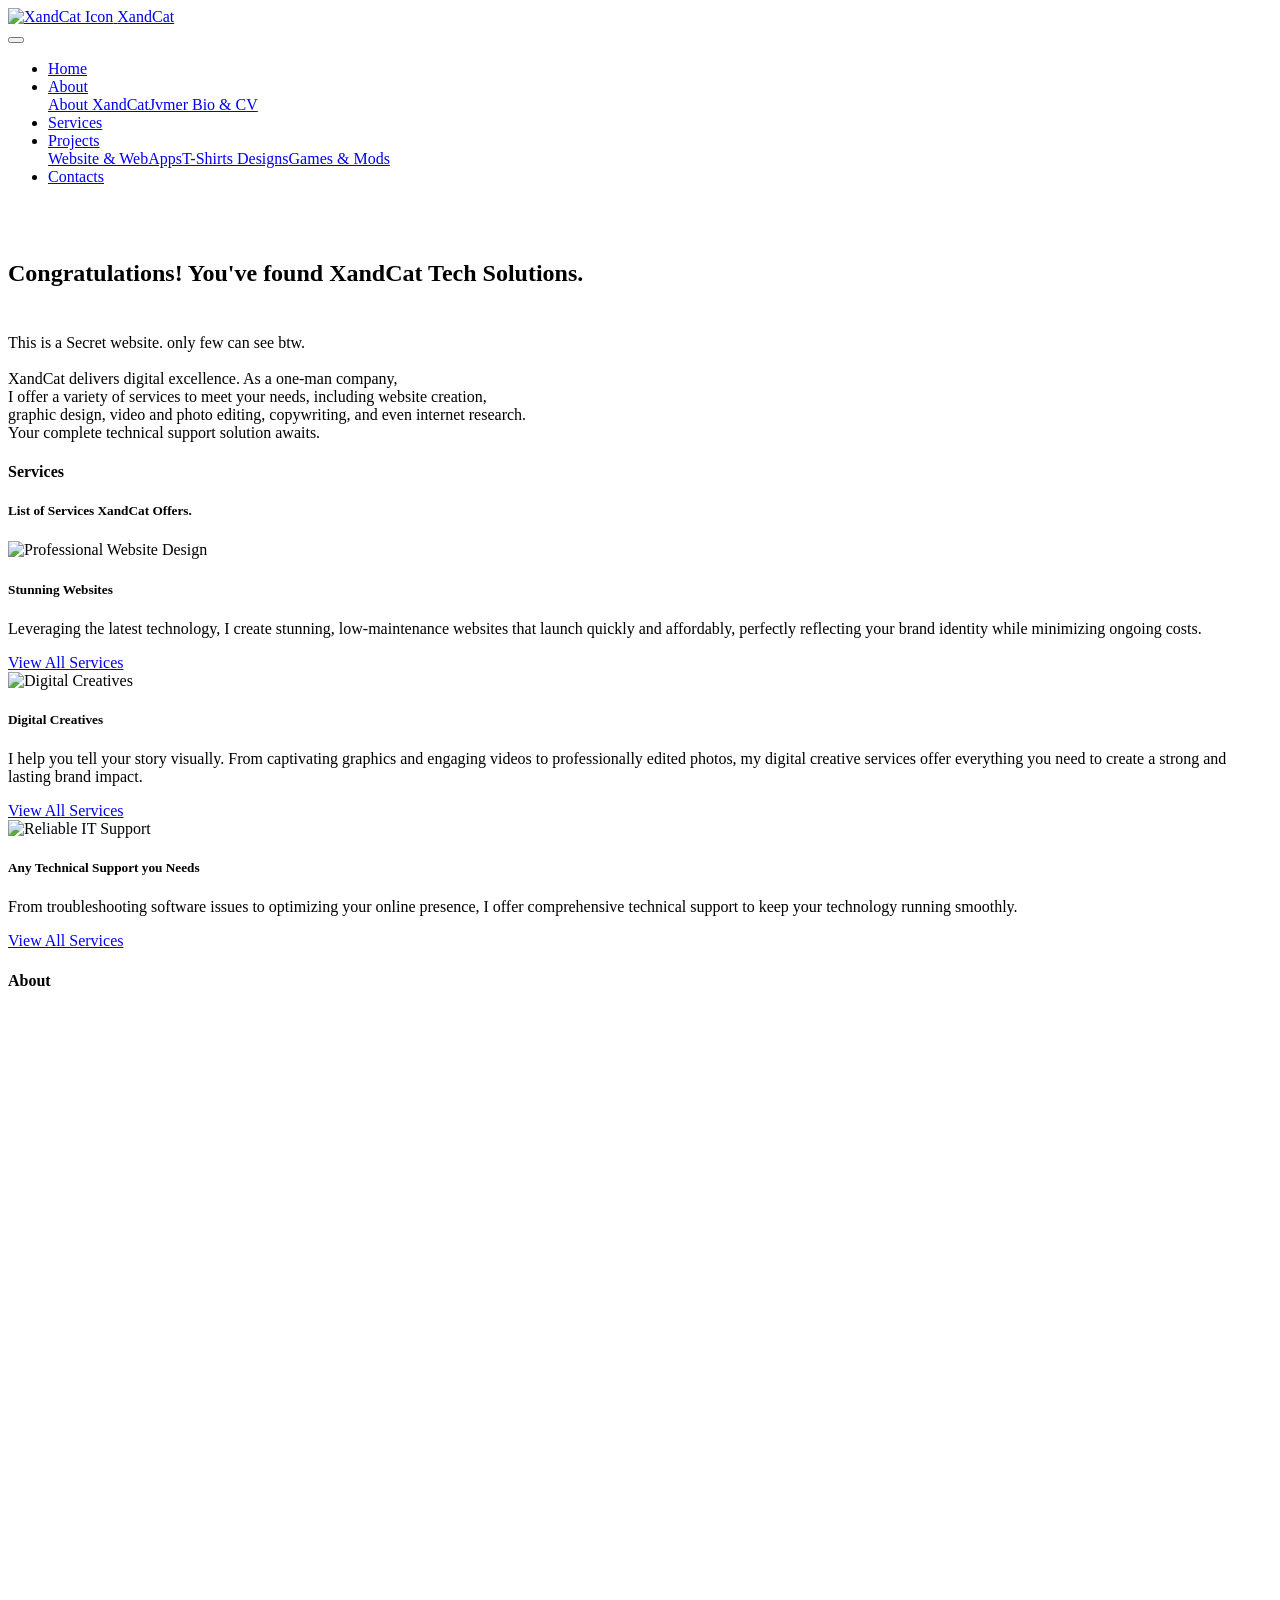
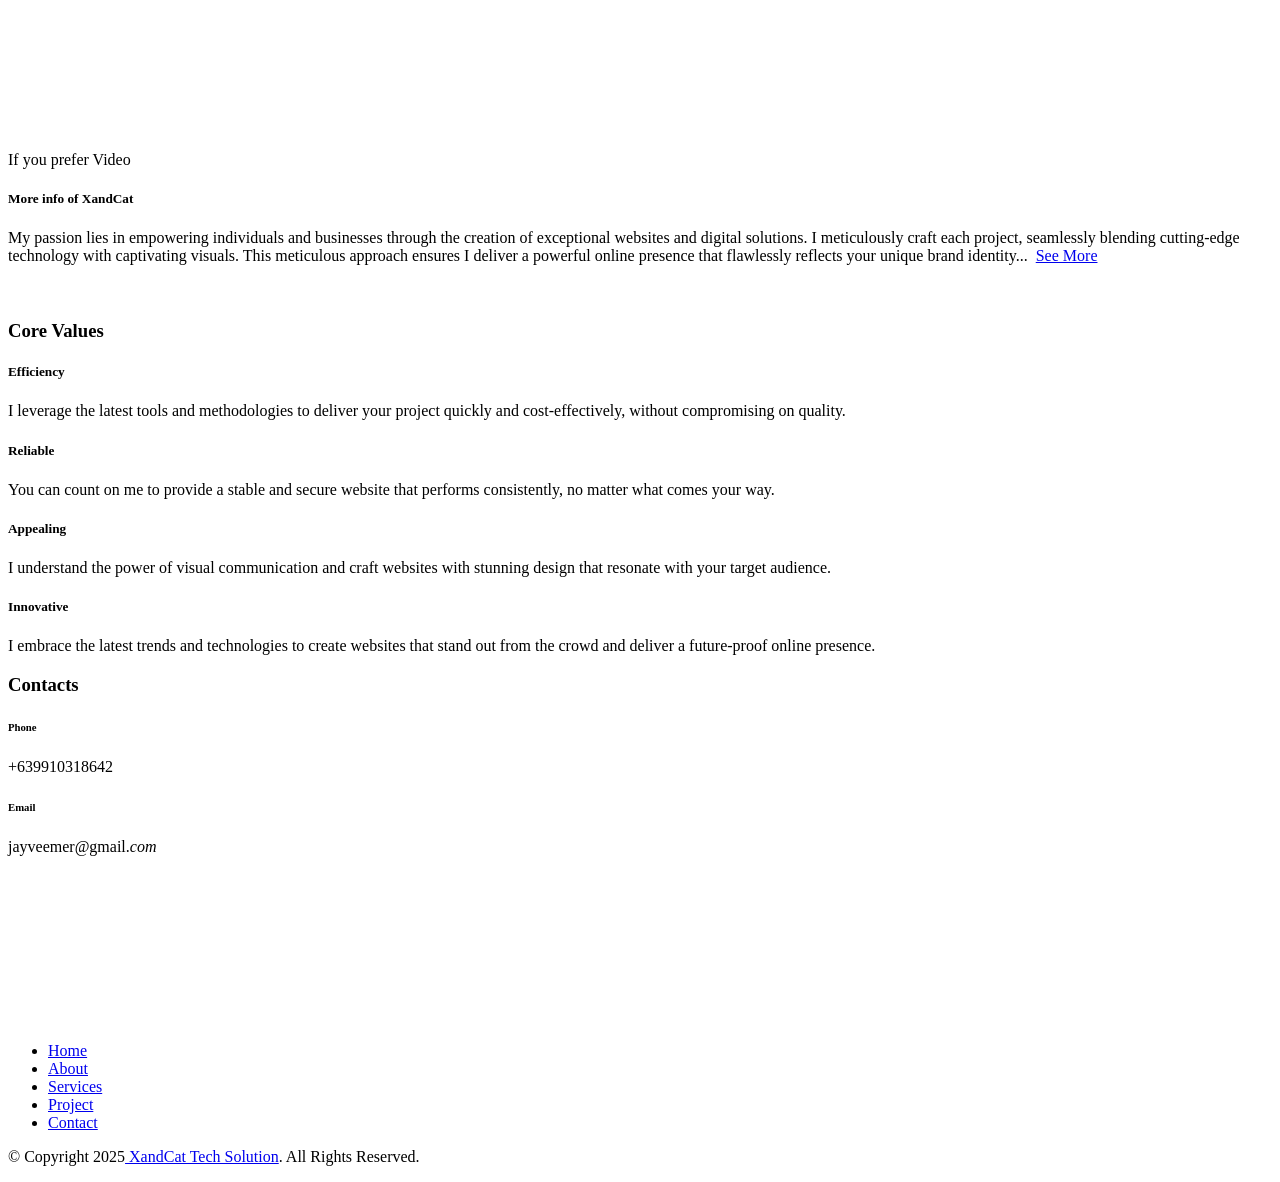
==== index.html @ 04e0596c "Create index.html" ====
<!DOCTYPE html>
<html  >
<head>
  <!-- Site made with Mobirise Website Builder v5.9.4, https://mobirise.com -->
  <meta charset="UTF-8">
  <meta http-equiv="X-UA-Compatible" content="IE=edge">
  <meta name="generator" content="Mobirise v5.9.4, mobirise.com">
  <meta name="viewport" content="width=device-width, initial-scale=1, minimum-scale=1">
  <link rel="shortcut icon" href="assets/images/xandcat-tech-logo-2-96x96.png" type="image/x-icon">
  <meta name="description" content="XandCat - Tech Solution, where we excel at elevating digital excellence.I offer a range of services to cater to your needs. Whether you're in need of a captivating website, a custom software solution like accounting management or payroll systems, or assistance in fixing software issues, we've got you covered.">
  
  
  <title>XandCat Tech Solutions</title>
  <link rel="stylesheet" href="assets/web/assets/mobirise-icons2/mobirise2.css">
  <link rel="stylesheet" href="assets/web/assets/mobirise-icons-bold/mobirise-icons-bold.css">
  <link rel="stylesheet" href="assets/bootstrap/css/bootstrap.min.css">
  <link rel="stylesheet" href="assets/bootstrap/css/bootstrap-grid.min.css">
  <link rel="stylesheet" href="assets/bootstrap/css/bootstrap-reboot.min.css">
  <link rel="stylesheet" href="assets/parallax/jarallax.css">
  <link rel="stylesheet" href="assets/animatecss/animate.css">
  <link rel="stylesheet" href="assets/dropdown/css/style.css">
  <link rel="stylesheet" href="assets/socicon/css/styles.css">
  <link rel="stylesheet" href="assets/theme/css/style.css">
  <link rel="preload" href="https://fonts.googleapis.com/css?family=Share+Tech:400&display=swap" as="style" onload="this.onload=null;this.rel='stylesheet'">
  <noscript><link rel="stylesheet" href="https://fonts.googleapis.com/css?family=Share+Tech:400&display=swap"></noscript>
  <link rel="preload" href="https://fonts.googleapis.com/css?family=Share+Tech+Mono:400&display=swap" as="style" onload="this.onload=null;this.rel='stylesheet'">
  <noscript><link rel="stylesheet" href="https://fonts.googleapis.com/css?family=Share+Tech+Mono:400&display=swap"></noscript>
  <link rel="preload" as="style" href="assets/mobirise/css/mbr-additional.css"><link rel="stylesheet" href="assets/mobirise/css/mbr-additional.css" type="text/css">

  
  
  
</head>
<body>

<!-- Analytics -->
    <meta charset="UTF-8">
    <meta name="viewport" content="width=device-width, initial-scale=1.0">
    <meta name="description" content="XandCat: Elevating Your Digital Presence. Discover our comprehensive services, including website development, software engineering, graphic design, video editing, and technical solutions. Our unique approach blends expertise, passion, and client-centricity to deliver outstanding results that surpass expectations.">
    <meta name="keywords" content="XandCat, website development, software engineering, graphic design, video editing, computer repairs, laptop repairs, technical solutions, client-centric, exceptional results, digital presence">
    <meta name="author" content="Jayvee Mer Dela Cruz">
<!-- /Analytics -->


  
  <section data-bs-version="5.1" class="menu menu1 cid-tFQuETUk9Q" once="menu" id="menu1-0">
    

    <nav class="navbar navbar-dropdown navbar-expand-lg">
        <div class="container">
            <div class="navbar-brand">
                <span class="navbar-logo">
                    <a href="https://xandcat-tech-solutions.on.drv.tw">
                        <img src="assets/images/xandcat-tech-logo-2-96x96.webp" alt="XandCat Icon" style="height: 3rem;">
                    </a>
                </span>
                <span class="navbar-caption-wrap"><a class="navbar-caption text-primary display-5" href="https://xandcat-tech-solutions.on.drv.tw">XandCat</a></span>
            </div>
            <button class="navbar-toggler" type="button" data-toggle="collapse" data-bs-toggle="collapse" data-target="#navbarSupportedContent" data-bs-target="#navbarSupportedContent" aria-controls="navbarNavAltMarkup" aria-expanded="false" aria-label="Toggle navigation">
                <div class="hamburger">
                    <span></span>
                    <span></span>
                    <span></span>
                    <span></span>
                </div>
            </button>
            <div class="collapse navbar-collapse" id="navbarSupportedContent">
                <ul class="navbar-nav nav-dropdown nav-right" data-app-modern-menu="true"><li class="nav-item"><a class="nav-link link text-info display-4" href="index.html"><span class="mobi-mbri mobi-mbri-home mbr-iconfont mbr-iconfont-btn"></span>Home</a></li><li class="nav-item dropdown"><a class="nav-link link dropdown-toggle text-info show display-4" href="About.html" data-toggle="dropdown-submenu" data-bs-toggle="dropdown" data-bs-auto-close="outside" aria-expanded="false">
                            About</a><div class="dropdown-menu show" aria-labelledby="dropdown-329" data-bs-popper="none"><a class="dropdown-item text-info text-primary display-4" href="About.html"><span class="mobi-mbri mobi-mbri-briefcase mbr-iconfont mbr-iconfont-btn"></span>About XandCat</a><a class="dropdown-item text-info text-primary display-4" href="Bio.html" target="_blank"><span class="mobi-mbri mobi-mbri-user mbr-iconfont mbr-iconfont-btn"></span>Jvmer Bio &amp; CV</a></div></li>
                    <li class="nav-item"><a class="nav-link link text-info display-4" href="Services.html"><span class="mobi-mbri mobi-mbri-features mbr-iconfont mbr-iconfont-btn"></span>
                            Services</a></li><li class="nav-item dropdown"><a class="nav-link link text-info dropdown-toggle display-4" href="Projects.html" aria-expanded="false" data-toggle="dropdown-submenu" data-bs-toggle="dropdown" data-bs-auto-close="outside"><span class="mobi-mbri mobi-mbri-opened-folder mbr-iconfont mbr-iconfont-btn"></span>Projects</a><div class="dropdown-menu" aria-labelledby="dropdown-226"><a class="show text-info dropdown-item display-4" href="Projects.html"><span class="mobi-mbri mobi-mbri-code mbr-iconfont mbr-iconfont-btn"></span>Website &amp; WebApps</a><a class="show text-info dropdown-item text-primary display-4" href="Tshirt Design.html" target="_blank"><span class="mobi-mbri mobi-mbri-change-style mbr-iconfont mbr-iconfont-btn"></span>T-Shirts Designs</a><a class="show text-info dropdown-item text-primary display-4" href="https://xandcattech.itch.io/" target="_blank"><span class="socicon socicon-itchio mbr-iconfont mbr-iconfont-btn"></span>Games &amp; Mods</a></div></li>
                    <li class="nav-item"><a class="nav-link link text-info display-4" href="Contact.html"><span class="mbrib-letter mbr-iconfont mbr-iconfont-btn"></span>Contacts</a>
                    </li></ul>
                
                
            </div>
        </div>
    </nav>
</section>

<section data-bs-version="5.1" class="header13 cid-tFQvmE6tG6 mbr-fullscreen" data-bg-video="https://youtu.be/wLJpl3-CLfI" id="header13-4">

    

    <div class="mbr-fallback-image disabled"></div>
    <div class="mbr-overlay" style="opacity: 0.5; background-color: rgb(0, 0, 0);"></div>

    <div class="align-center container-fluid">
        <div class="row justify-content-center">
            <div class="col-12 col-lg-9">
                <h1 class="mbr-section-title mbr-fonts-style mb-3 display-1"><strong><br></strong><br><strong>Congratulations! You've found XandCat Tech Solutions.</strong><br><strong><br></strong></h1>
                
                <p class="mbr-text mbr-fonts-style mb-3 display-7">This is a Secret website. only few can see btw.<br><br>XandCat delivers digital excellence. As a one-man company, <br>I offer a variety of services to meet your needs, including website creation, <br>graphic design, video and photo editing, copywriting, and even internet research. <br>Your complete technical support solution awaits.<br></p>
                
                <div class="social-row display-7 mt-5">
                    <div class="soc-item">
                        <a href="https://www.facebook.com/jvmdc.lpc" target="_blank">
                            <span class="mbr-iconfont socicon-facebook socicon"></span>
                        </a>
                    </div>
                    <div class="soc-item">
                        <a href="https://www.linkedin.com/in/jayveemer/" target="_blank">
                            <span class="mbr-iconfont socicon-linkedin socicon"></span>
                        </a>
                    </div>
                    <div class="soc-item">
                        <a href="https://xandcattech.itch.io/" target="_blank">
                            <span class="mbr-iconfont socicon-itchio socicon"></span>
                        </a>
                    </div>
                    
                    
                </div>
            </div>
        </div>
    </div>
</section>

<section data-bs-version="5.1" class="features3 cid-tFQuXtqfD3" id="features3-2">
    
    
    <div class="container">
        <div class="mbr-section-head">
            <h4 class="mbr-section-title mbr-fonts-style align-center mb-0 display-5">
                <strong>Services</strong></h4>
            <h5 class="mbr-section-subtitle mbr-fonts-style align-center mb-0 mt-2 display-7">List of Services XandCat Offers.</h5>
        </div>
        <div class="row mt-4">
            <div class="item features-image сol-12 col-md-6 col-lg-4 active">
                <div class="item-wrapper">
                    <div class="item-img">
                        <img src="assets/images/programming-background-with-person-working-with-codes-computer.webp" alt="Professional Website Design" data-slide-to="0" data-bs-slide-to="0">
                    </div>
                    <div class="item-content">
                        <h5 class="item-title mbr-fonts-style display-7"><strong>Stunning Websites</strong></h5>
                        
                        <p class="mbr-text mbr-fonts-style mt-3 display-7">Leveraging the latest technology, I create stunning, low-maintenance websites that launch quickly and affordably, perfectly reflecting your brand identity while minimizing ongoing costs.</p>
                    </div>
                    <div class="mbr-section-btn item-footer mt-2"><a href="https://xandcat-tech-solutions.on.drv.tw" class="btn item-btn btn-primary display-7">View All Services</a></div>
                </div>
            </div><div class="item features-image сol-12 col-md-6 col-lg-4 active">
                <div class="item-wrapper">
                    <div class="item-img">
                        <img src="assets/images/mbr-2-696x464.webp" alt="Digital Creatives" data-slide-to="1" data-bs-slide-to="1">
                    </div>
                    <div class="item-content">
                        <h5 class="item-title mbr-fonts-style display-7"><strong>Digital Creatives</strong></h5>
                        
                        <p class="mbr-text mbr-fonts-style mt-3 display-7">I help you tell your story visually. From captivating graphics and engaging videos to professionally edited photos, my digital creative services offer everything you need to create a strong and lasting brand impact.</p>
                    </div>
                    <div class="mbr-section-btn item-footer mt-2"><a href="https://xandcat-tech-solutions.on.drv.tw" class="btn item-btn btn-primary display-7">View All Services</a></div>
                </div>
            </div>
            
            <div class="item features-image сol-12 col-md-6 col-lg-4">
                <div class="item-wrapper">
                    <div class="item-img">
                        <img src="assets/images/rear-view-programmer-working-all-night-long-696x465.webp" alt="Reliable IT Support" data-slide-to="2" data-bs-slide-to="2">
                    </div>
                    <div class="item-content">
                        <h5 class="item-title mbr-fonts-style display-7"><strong>Any Technical Support you Needs</strong></h5>
                        
                        <p class="mbr-text mbr-fonts-style mt-3 display-7">From troubleshooting software issues to optimizing your online presence, I offer comprehensive technical support to keep your technology running smoothly.<br></p>
                    </div>
                    <div class="mbr-section-btn item-footer mt-2"><a href="https://xandcat-tech-solutions.on.drv.tw" class="btn btn-primary item-btn display-7" target="_blank">View All Services</a></div>
                </div>
            </div>
        </div>
    </div>
</section>

<section data-bs-version="5.1" class="video4 cid-tFQvGMzpM2" id="video4-5">
    
    
    
    <div class="container">
        <div class="title-wrapper mb-5">
            <h4 class="mbr-section-title mbr-fonts-style mb-0 display-2">
                <strong>About&nbsp;</strong></h4>
        </div>
        <div class="row align-items-center">
            <div class="col-12 col-lg-6 video-block">
                <div class="video-wrapper"><iframe class="mbr-embedded-video" src="https://www.youtube.com/embed/cIroGNQTj80?rel=0&amp;amp;&amp;showinfo=0&amp;autoplay=0&amp;loop=1&amp;playlist=cIroGNQTj80" width="1280" height="720" frameborder="0" allowfullscreen></iframe></div>
                <p class="mbr-description pt-2 mbr-fonts-style display-4">If you prefer Video</p>
            </div>
            <div class="col-12 col-lg">
                <div class="text-wrapper">
                    <h5 class="mbr-section-subtitle mbr-fonts-style mb-3 display-5">More info of XandCat</h5>
                    <p class="mbr-text mbr-fonts-style display-7">My passion lies in empowering individuals and businesses through the creation of exceptional websites and digital solutions. I meticulously craft each project, seamlessly blending cutting-edge technology with captivating visuals. This meticulous approach ensures I deliver a powerful online presence that flawlessly reflects your unique brand identity...&nbsp;&nbsp;<a href="page1.html" class="text-primary">See More</a><br><br><br></p>
                </div>
            </div>
        </div>
    </div>
</section>

<section data-bs-version="5.1" class="features25 cid-tNPpFpSbzs" id="features1-1x">
    

    
    
    <div class="container">
        <div class="row mb-5">
            <div class="col-12">
                <h3 class="mbr-section-title mbr-fonts-style align-center mb-2 display-2"><strong>Core Values</strong></h3>
                
            </div>
        </div>
        <div class="row">
            <div class="item features-without-image mb-5 col-12 col-md-3 active">
                <div class="item-wrapper align-center">
                    <div class="iconfont-wrapper">
                        <span class="mbr-iconfont mobi-mbri-idea mobi-mbri"></span>
                    </div>
                    <h5 class="card-title mbr-fonts-style display-7"><strong>Efficiency</strong></h5>
                    <p class="card-text mbr-fonts-style mb-0 display-7">I leverage the latest tools and methodologies to deliver your project quickly and cost-effectively, without compromising on quality.</p>
                </div>
            </div>
            
            <div class="item features-without-image mb-5 col-12 col-md-3">
                <div class="item-wrapper align-center">
                    <div class="card-box">
                        <div class="iconfont-wrapper">
                            <span class="mbr-iconfont mobi-mbri-like mobi-mbri"></span>
                        </div>
                        <h5 class="card-title mbr-fonts-style display-7"><strong>Reliable</strong></h5>
                        <p class="card-text mbr-fonts-style mb-0 display-7">You can count on me to provide a stable and secure website that performs consistently, no matter what comes your way.</p>
                    </div>
                </div>
            </div><div class="item features-without-image mb-5 col-12 col-md-3">
                <div class="item-wrapper align-center">
                    <div class="iconfont-wrapper">
                        <span class="mbr-iconfont mobi-mbri-change-style mobi-mbri"></span>
                    </div>
                    <h5 class="card-title mbr-fonts-style display-7"><strong>Appealing</strong></h5>
                    <p class="card-text mbr-fonts-style mb-0 display-7">I understand the power of visual communication and craft websites with stunning design that resonate with your target audience.</p>
                </div>
            </div><div class="item features-without-image mb-5 col-12 col-md-3">
                <div class="item-wrapper align-center">
                    <div class="iconfont-wrapper">
                        <span class="mbr-iconfont mobi-mbri-rocket mobi-mbri"></span>
                    </div>
                    <h5 class="card-title mbr-fonts-style display-7"><strong>Innovative</strong></h5>
                    <p class="card-text mbr-fonts-style mb-0 display-7">I embrace the latest trends and technologies to create websites that stand out from the crowd and deliver a future-proof online presence.</p>
                </div>
            </div>
        </div>
    </div>
</section>

<section data-bs-version="5.1" class="contacts3 map1 cid-tFQwBxbIK0" id="contacts3-7">

    

    
    <div class="mbr-overlay" style="opacity: 0.9; background-color: rgb(0, 0, 0);"></div>
    <div class="container-fluid">
        <div class="mbr-section-head">
            <h3 class="mbr-section-title mbr-fonts-style align-center mb-0 display-2">
                <strong>Contacts</strong>
            </h3>
            
        </div>
        <div class="row justify-content-center mt-4">
            <div class="card col-12 col-md-6">
                <div class="card-wrapper">
                    <div class="image-wrapper">
                        <span class="mbr-iconfont mobi-mbri-globe mobi-mbri"></span>
                    </div>
                    <div class="text-wrapper">
                        <h6 class="card-title mbr-fonts-style mb-1 display-5">
                            <strong>Phone</strong>
                        </h6>
                        <p class="mbr-text mbr-fonts-style display-7">+639910318642</p>
                    </div>
                </div>
                <div class="card-wrapper">
                    <div class="image-wrapper">
                        <span class="mbr-iconfont mobi-mbri-globe mobi-mbri"></span>
                    </div>
                    <div class="text-wrapper">
                        <h6 class="card-title mbr-fonts-style mb-1 display-5">
                            <strong>Email</strong>
                        </h6>
                        <p class="mbr-text mbr-fonts-style display-7">jayveemer@gmail.<em>com</em></p>
                    </div>
                </div>
            </div>
            <div class="map-wrapper col-12 col-md-6">
                <div class="google-map"><iframe frameborder="0" style="border:0" src="https://www.google.com/maps/embed?pb=!1m18!1m12!1m3!1d3868.3078149273156!2d120.87995267403676!3d14.176740787315506!2m3!1f0!2f0!3f0!3m2!1i1024!2i768!4f13.1!3m3!1m2!1s0x33bd83fc8e7edff5%3A0xea346568ed9c7eda!2sXandCat%20-%20Tech%20Solution!5e0!3m2!1sen!2sph!4v1692870436682!5m2!1sen!2sph" allowfullscreen=""></iframe></div>
            </div>
        </div>
    </div>
</section>

<section data-bs-version="5.1" class="footer3 cid-tFQvTwcrfL mbr-reveal" once="footers" id="footer3-6">

    

    

    <div class="container">
        <div class="media-container-row align-center mbr-white">
            <div class="row row-links">
                <ul class="foot-menu">
                    
                    
                    
                    
                    
                <li class="foot-menu-item mbr-fonts-style display-7"><a href="index.html" class="text-primary">Home</a></li><li class="foot-menu-item mbr-fonts-style display-7">
                        <a class="text-primary" href="page1.html" target="_blank">About</a></li><li class="foot-menu-item mbr-fonts-style display-7"><a href="Services.html" class="text-primary">Services</a></li><li class="foot-menu-item mbr-fonts-style display-7"><a href="Projects.html" class="text-primary">Project</a></li><li class="foot-menu-item mbr-fonts-style display-7"><a href="Contact.html" class="text-primary">Contact</a></li></ul>
            </div>
            <div class="row social-row">
                <div class="social-list align-right pb-2">
                    
                    
                    
                    
                    
                    
                <div class="soc-item">
                        <a href="https://www.facebook.com/jvmdc.lpc" target="_blank">
                            <span class="mbr-iconfont mbr-iconfont-social socicon-facebook socicon"></span>
                        </a>
                    </div><div class="soc-item">
                        <a href="mailto:jayveemer@gmail.com">
                            <span class="mbr-iconfont mbr-iconfont-social socicon-mail socicon"></span>
                        </a>
                    </div><div class="soc-item">
                        <a href="https://xandcattech.itch.io/" target="_blank">
                            <span class="mbr-iconfont mbr-iconfont-social socicon-itchio socicon"></span>
                        </a>
                    </div><div class="soc-item">
                        <a href="http://www.linkedin.com/in/jayveemer/" target="_blank">
                            <span class="mbr-iconfont mbr-iconfont-social socicon-linkedin socicon"></span>
                        </a>
                    </div></div>
            </div>
            <div class="row row-copirayt">
                <p class="mbr-text mb-0 mbr-fonts-style mbr-white align-center display-7">
                    © Copyright 2025<a href="index.html" class="text-primary">&nbsp;XandCat Tech Solution</a>. All Rights Reserved.
                </p>
            </div>
        </div>
    </div>
</section><script src="assets/bootstrap/js/bootstrap.bundle.min.js"></script>  <script src="assets/parallax/jarallax.js"></script>  <script src="assets/web/assets/cookies-alert-plugin/cookies-alert-core.js"></script>  <script src="assets/web/assets/cookies-alert-plugin/cookies-alert-script.js"></script>  <script src="assets/smoothscroll/smooth-scroll.js"></script>  <script src="assets/ytplayer/index.js"></script>  <script src="assets/dropdown/js/navbar-dropdown.js"></script>  <script src="assets/vimeoplayer/player.js"></script>  <script src="assets/playervimeo/vimeo_player.js"></script>  <script src="assets/theme/js/script.js"></script>  
  
  
<input name="cookieData" type="hidden" data-cookie-cookiesAlertType='false' data-cookie-customDialogSelector='null' data-cookie-colorText='#424a4d' data-cookie-colorBg='rgb(255, 255, 255)' data-cookie-opacityOverlay='0' data-cookie-bgOpacity='100' data-cookie-textButton='GOT IT' data-cookie-rejectText='REJECT' data-cookie-colorButton='#0afb01' data-cookie-rejectColor='#ffffff' data-cookie-colorLink='#424a4d' data-cookie-underlineLink='true' data-cookie-text="We use cookies to give you the best experience. Read our <a href='privacy.html'>cookie policy</a>.">
    <input name="animation" type="hidden">
  </body>
</html>
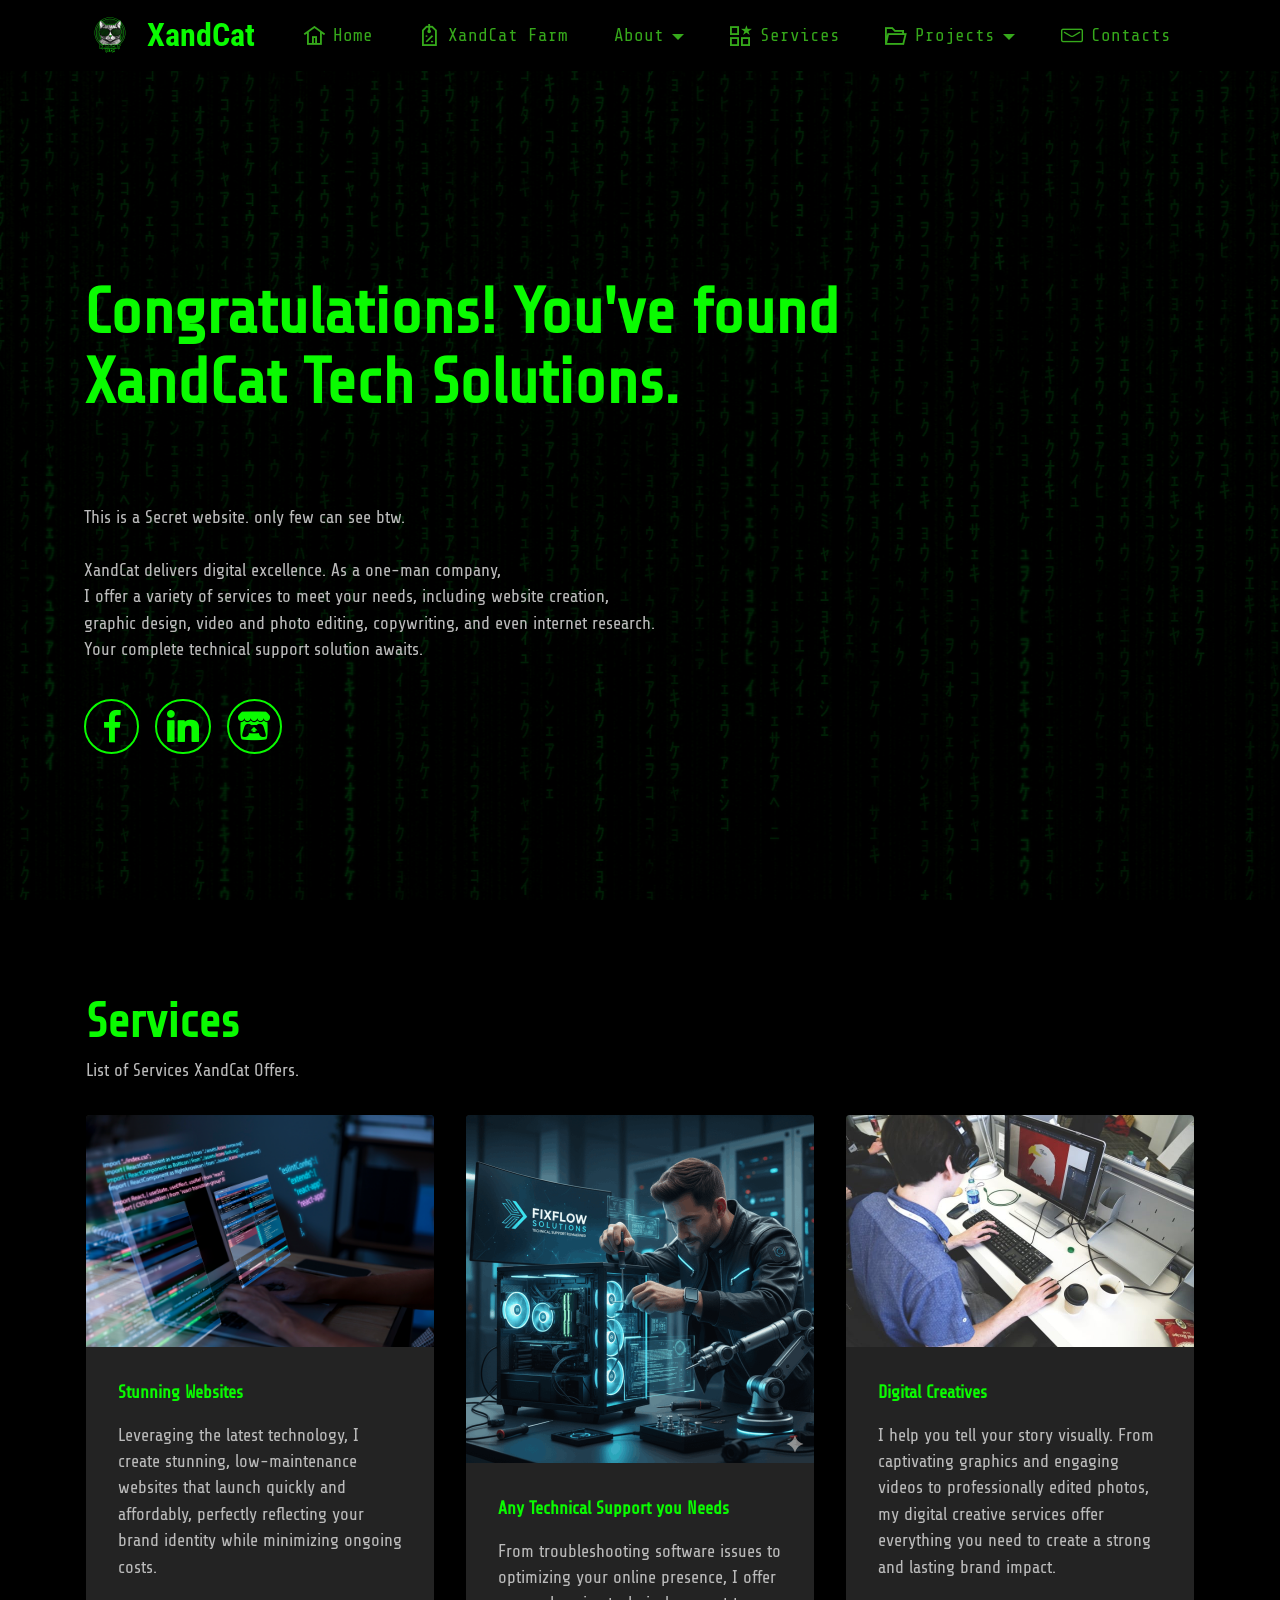
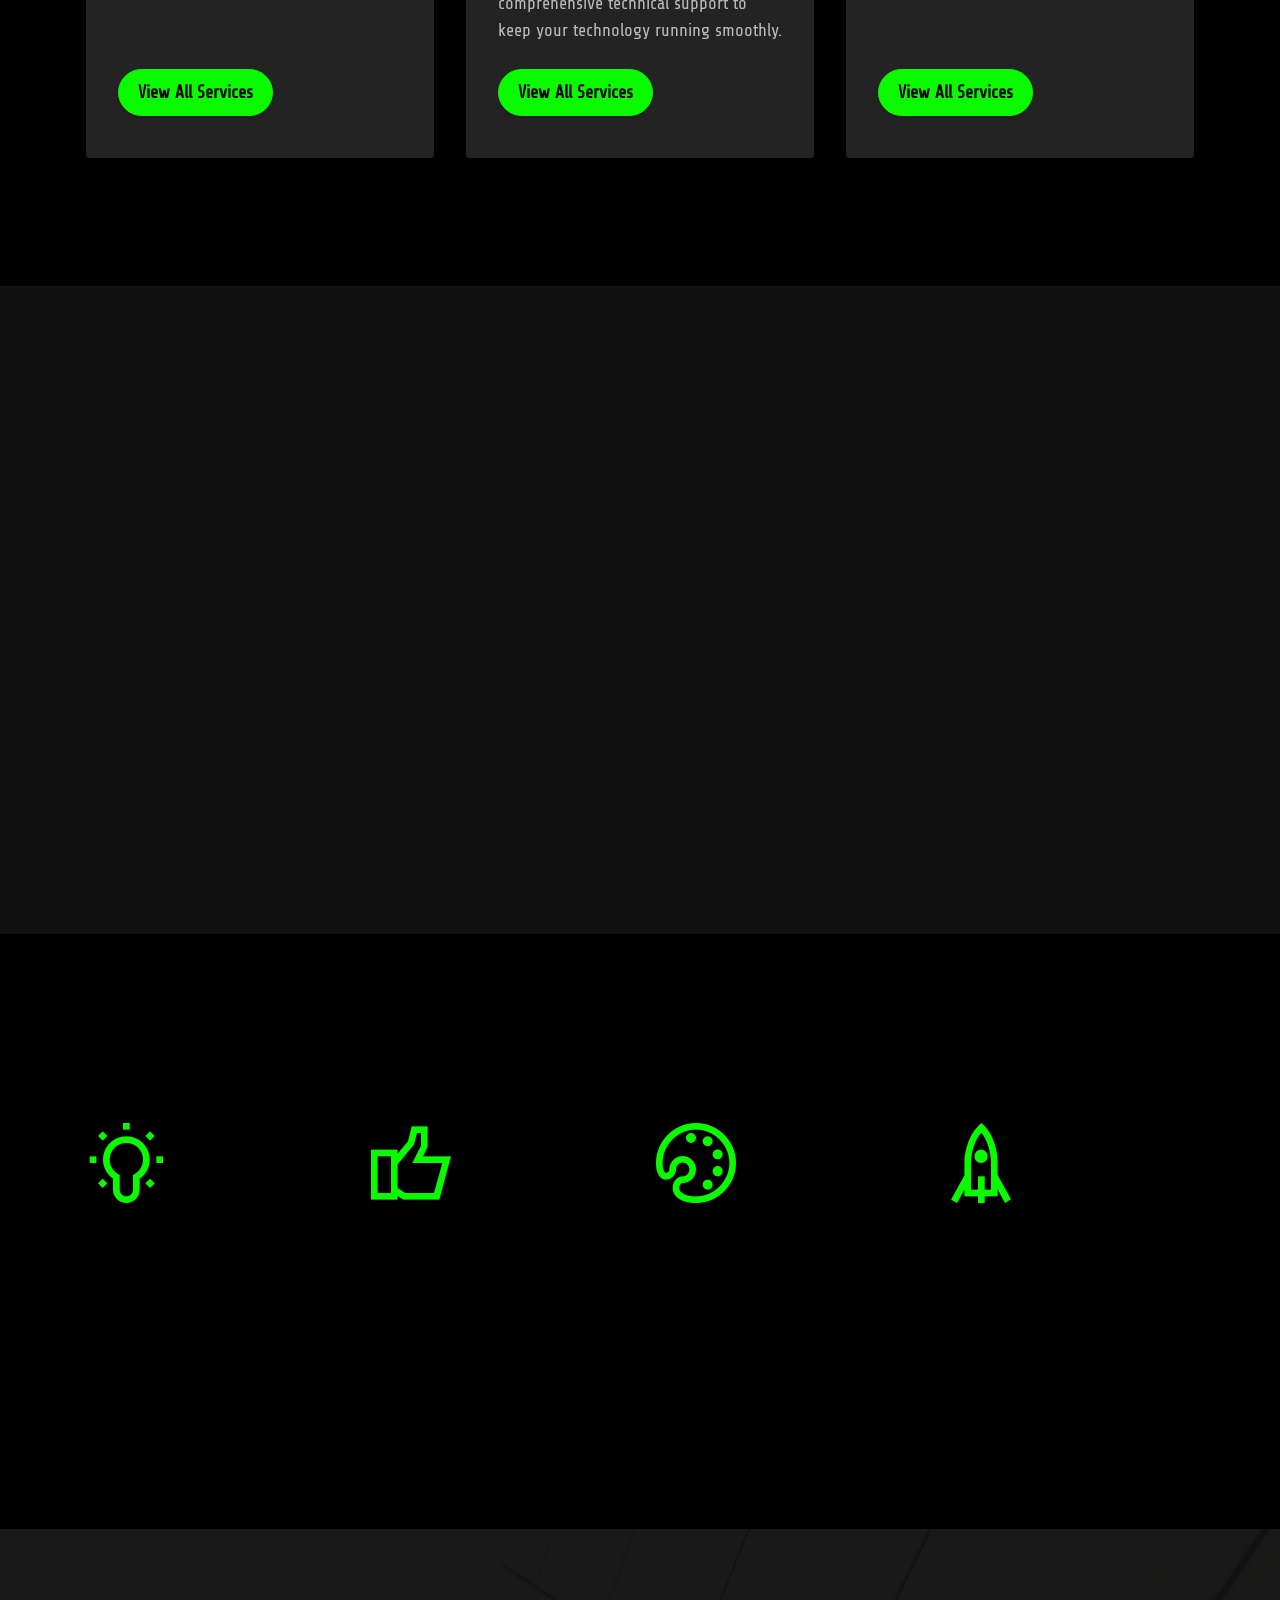
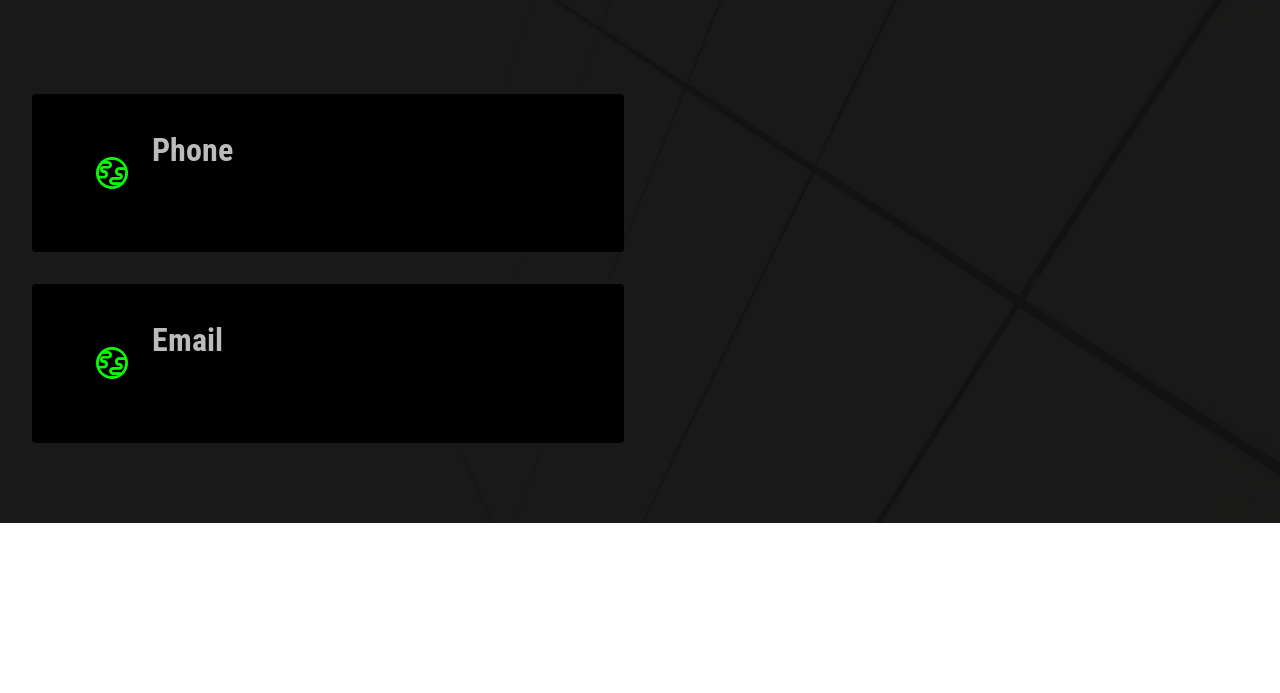
==== commit f20863d1: "Add files via upload" ====
--- a/index.html
+++ b/index.html
@@ -1,10 +1,10 @@
 <!DOCTYPE html>
 <html  >
 <head>
-  <!-- Site made with Mobirise Website Builder v5.9.4, https://mobirise.com -->
+  <!-- Site made with Mobirise Website Builder v6.1.12, https://mobirise.com -->
   <meta charset="UTF-8">
   <meta http-equiv="X-UA-Compatible" content="IE=edge">
-  <meta name="generator" content="Mobirise v5.9.4, mobirise.com">
+  <meta name="generator" content="Mobirise v6.1.12, mobirise.com">
   <meta name="viewport" content="width=device-width, initial-scale=1, minimum-scale=1">
   <link rel="shortcut icon" href="assets/images/xandcat-tech-logo-2-96x96.png" type="image/x-icon">
   <meta name="description" content="XandCat - Tech Solution, where we excel at elevating digital excellence.I offer a range of services to cater to your needs. Whether you're in need of a captivating website, a custom software solution like accounting management or payroll systems, or assistance in fixing software issues, we've got you covered.">
@@ -14,8 +14,6 @@
   <link rel="stylesheet" href="assets/web/assets/mobirise-icons2/mobirise2.css">
   <link rel="stylesheet" href="assets/web/assets/mobirise-icons-bold/mobirise-icons-bold.css">
   <link rel="stylesheet" href="assets/bootstrap/css/bootstrap.min.css">
-  <link rel="stylesheet" href="assets/bootstrap/css/bootstrap-grid.min.css">
-  <link rel="stylesheet" href="assets/bootstrap/css/bootstrap-reboot.min.css">
   <link rel="stylesheet" href="assets/parallax/jarallax.css">
   <link rel="stylesheet" href="assets/animatecss/animate.css">
   <link rel="stylesheet" href="assets/dropdown/css/style.css">
@@ -23,9 +21,11 @@
   <link rel="stylesheet" href="assets/theme/css/style.css">
   <link rel="preload" href="https://fonts.googleapis.com/css?family=Share+Tech:400&display=swap" as="style" onload="this.onload=null;this.rel='stylesheet'">
   <noscript><link rel="stylesheet" href="https://fonts.googleapis.com/css?family=Share+Tech:400&display=swap"></noscript>
+  <link rel="preload" href="https://fonts.googleapis.com/css?family=Roboto+Condensed:100,200,300,400,500,600,700,800,900,100i,200i,300i,400i,500i,600i,700i,800i,900i&display=swap" as="style" onload="this.onload=null;this.rel='stylesheet'">
+  <noscript><link rel="stylesheet" href="https://fonts.googleapis.com/css?family=Roboto+Condensed:100,200,300,400,500,600,700,800,900,100i,200i,300i,400i,500i,600i,700i,800i,900i&display=swap"></noscript>
   <link rel="preload" href="https://fonts.googleapis.com/css?family=Share+Tech+Mono:400&display=swap" as="style" onload="this.onload=null;this.rel='stylesheet'">
   <noscript><link rel="stylesheet" href="https://fonts.googleapis.com/css?family=Share+Tech+Mono:400&display=swap"></noscript>
-  <link rel="preload" as="style" href="assets/mobirise/css/mbr-additional.css"><link rel="stylesheet" href="assets/mobirise/css/mbr-additional.css" type="text/css">
+  <link rel="preload" as="style" href="assets/mobirise/css/mbr-additional.css?v=xPnLcN"><link rel="stylesheet" href="assets/mobirise/css/mbr-additional.css?v=xPnLcN" type="text/css">
 
   
   
@@ -65,7 +65,7 @@
                 </div>
             </button>
             <div class="collapse navbar-collapse" id="navbarSupportedContent">
-                <ul class="navbar-nav nav-dropdown nav-right" data-app-modern-menu="true"><li class="nav-item"><a class="nav-link link text-info display-4" href="index.html"><span class="mobi-mbri mobi-mbri-home mbr-iconfont mbr-iconfont-btn"></span>Home</a></li><li class="nav-item dropdown"><a class="nav-link link dropdown-toggle text-info show display-4" href="About.html" data-toggle="dropdown-submenu" data-bs-toggle="dropdown" data-bs-auto-close="outside" aria-expanded="false">
+                <ul class="navbar-nav nav-dropdown nav-right" data-app-modern-menu="true"><li class="nav-item"><a class="nav-link link text-info display-4" href="index.html"><span class="mobi-mbri mobi-mbri-home mbr-iconfont mbr-iconfont-btn"></span>Home</a></li><li class="nav-item"><a class="nav-link link text-info text-primary display-4" href="page7.html"><span class="mobi-mbri mobi-mbri-sale mbr-iconfont mbr-iconfont-btn"></span>XandCat Farm</a></li><li class="nav-item dropdown"><a class="nav-link link dropdown-toggle text-info show display-4" href="About.html" data-toggle="dropdown-submenu" data-bs-toggle="dropdown" data-bs-auto-close="outside" aria-expanded="false">
                             About</a><div class="dropdown-menu show" aria-labelledby="dropdown-329" data-bs-popper="none"><a class="dropdown-item text-info text-primary display-4" href="About.html"><span class="mobi-mbri mobi-mbri-briefcase mbr-iconfont mbr-iconfont-btn"></span>About XandCat</a><a class="dropdown-item text-info text-primary display-4" href="Bio.html" target="_blank"><span class="mobi-mbri mobi-mbri-user mbr-iconfont mbr-iconfont-btn"></span>Jvmer Bio &amp; CV</a></div></li>
                     <li class="nav-item"><a class="nav-link link text-info display-4" href="Services.html"><span class="mobi-mbri mobi-mbri-features mbr-iconfont mbr-iconfont-btn"></span>
                             Services</a></li><li class="nav-item dropdown"><a class="nav-link link text-info dropdown-toggle display-4" href="Projects.html" aria-expanded="false" data-toggle="dropdown-submenu" data-bs-toggle="dropdown" data-bs-auto-close="outside"><span class="mobi-mbri mobi-mbri-opened-folder mbr-iconfont mbr-iconfont-btn"></span>Projects</a><div class="dropdown-menu" aria-labelledby="dropdown-226"><a class="show text-info dropdown-item display-4" href="Projects.html"><span class="mobi-mbri mobi-mbri-code mbr-iconfont mbr-iconfont-btn"></span>Website &amp; WebApps</a><a class="show text-info dropdown-item text-primary display-4" href="Tshirt Design.html" target="_blank"><span class="mobi-mbri mobi-mbri-change-style mbr-iconfont mbr-iconfont-btn"></span>T-Shirts Designs</a><a class="show text-info dropdown-item text-primary display-4" href="https://xandcattech.itch.io/" target="_blank"><span class="socicon socicon-itchio mbr-iconfont mbr-iconfont-btn"></span>Games &amp; Mods</a></div></li>
@@ -78,23 +78,23 @@
     </nav>
 </section>
 
-<section data-bs-version="5.1" class="header13 cid-tFQvmE6tG6 mbr-fullscreen" data-bg-video="https://youtu.be/wLJpl3-CLfI" id="header13-4">
-
-    
-
-    <div class="mbr-fallback-image disabled"></div>
-    <div class="mbr-overlay" style="opacity: 0.5; background-color: rgb(0, 0, 0);"></div>
+<section data-bs-version="5.1" class="header13 cid-tFQvmE6tG6 mbr-fullscreen mbr-parallax-background" id="header13-4">
+
+    
+
+    
+    <div class="mbr-overlay" style="opacity: 0.8; background-color: rgb(0, 0, 0);"></div>
 
     <div class="align-center container-fluid">
         <div class="row justify-content-center">
-            <div class="col-12 col-lg-9">
-                <h1 class="mbr-section-title mbr-fonts-style mb-3 display-1"><strong><br></strong><br><strong>Congratulations! You've found XandCat Tech Solutions.</strong><br><strong><br></strong></h1>
+            <div class="col-12 col-lg-11">
+                <h1 class="mbr-section-title mbr-fonts-style mb-3 display-1"><strong><br></strong><br><strong>Congratulations! You've found </strong><br><strong>XandCat Tech Solutions.</strong><br><strong><br></strong></h1>
                 
                 <p class="mbr-text mbr-fonts-style mb-3 display-7">This is a Secret website. only few can see btw.<br><br>XandCat delivers digital excellence. As a one-man company, <br>I offer a variety of services to meet your needs, including website creation, <br>graphic design, video and photo editing, copywriting, and even internet research. <br>Your complete technical support solution awaits.<br></p>
                 
                 <div class="social-row display-7 mt-5">
                     <div class="soc-item">
-                        <a href="https://www.facebook.com/jvmdc.lpc" target="_blank">
+                        <a href="https://www.facebook.com/xandcat.ceo" target="_blank">
                             <span class="mbr-iconfont socicon-facebook socicon"></span>
                         </a>
                     </div>
@@ -121,7 +121,7 @@
     
     <div class="container">
         <div class="mbr-section-head">
-            <h4 class="mbr-section-title mbr-fonts-style align-center mb-0 display-5">
+            <h4 class="mbr-section-title mbr-fonts-style align-center mb-0 display-2">
                 <strong>Services</strong></h4>
             <h5 class="mbr-section-subtitle mbr-fonts-style align-center mb-0 mt-2 display-7">List of Services XandCat Offers.</h5>
         </div>
@@ -138,10 +138,22 @@
                     </div>
                     <div class="mbr-section-btn item-footer mt-2"><a href="https://xandcat-tech-solutions.on.drv.tw" class="btn item-btn btn-primary display-7">View All Services</a></div>
                 </div>
-            </div><div class="item features-image сol-12 col-md-6 col-lg-4 active">
+            </div><div class="item features-image сol-12 col-md-6 col-lg-4">
                 <div class="item-wrapper">
                     <div class="item-img">
-                        <img src="assets/images/mbr-2-696x464.webp" alt="Digital Creatives" data-slide-to="1" data-bs-slide-to="1">
+                        <img src="assets/images/gemini-generated-image-fr4jhcfr4jhcfr4j-696x696.webp" alt="Reliable IT Support" data-slide-to="1" data-bs-slide-to="1">
+                    </div>
+                    <div class="item-content">
+                        <h5 class="item-title mbr-fonts-style display-7"><strong>Any Technical Support you Needs</strong></h5>
+                        
+                        <p class="mbr-text mbr-fonts-style mt-3 display-7">From troubleshooting software issues to optimizing your online presence, I offer comprehensive technical support to keep your technology running smoothly.<br></p>
+                    </div>
+                    <div class="mbr-section-btn item-footer mt-2"><a href="https://xandcat-tech-solutions.on.drv.tw" class="btn btn-primary item-btn display-7" target="_blank">View All Services</a></div>
+                </div>
+            </div><div class="item features-image сol-12 col-md-6 col-lg-4">
+                <div class="item-wrapper">
+                    <div class="item-img">
+                        <img src="assets/images/mbr-2-696x464.webp" alt="Digital Creatives" data-slide-to="2" data-bs-slide-to="2">
                     </div>
                     <div class="item-content">
                         <h5 class="item-title mbr-fonts-style display-7"><strong>Digital Creatives</strong></h5>
@@ -152,19 +164,7 @@
                 </div>
             </div>
             
-            <div class="item features-image сol-12 col-md-6 col-lg-4">
-                <div class="item-wrapper">
-                    <div class="item-img">
-                        <img src="assets/images/rear-view-programmer-working-all-night-long-696x465.webp" alt="Reliable IT Support" data-slide-to="2" data-bs-slide-to="2">
-                    </div>
-                    <div class="item-content">
-                        <h5 class="item-title mbr-fonts-style display-7"><strong>Any Technical Support you Needs</strong></h5>
-                        
-                        <p class="mbr-text mbr-fonts-style mt-3 display-7">From troubleshooting software issues to optimizing your online presence, I offer comprehensive technical support to keep your technology running smoothly.<br></p>
-                    </div>
-                    <div class="mbr-section-btn item-footer mt-2"><a href="https://xandcat-tech-solutions.on.drv.tw" class="btn btn-primary item-btn display-7" target="_blank">View All Services</a></div>
-                </div>
-            </div>
+            
         </div>
     </div>
 </section>
@@ -209,7 +209,7 @@
             <div class="item features-without-image mb-5 col-12 col-md-3 active">
                 <div class="item-wrapper align-center">
                     <div class="iconfont-wrapper">
-                        <span class="mbr-iconfont mobi-mbri-idea mobi-mbri"></span>
+                        <span class="mbr-iconfont mobi-mbri-idea mobi-mbri" style=""></span>
                     </div>
                     <h5 class="card-title mbr-fonts-style display-7"><strong>Efficiency</strong></h5>
                     <p class="card-text mbr-fonts-style mb-0 display-7">I leverage the latest tools and methodologies to deliver your project quickly and cost-effectively, without compromising on quality.</p>
@@ -270,7 +270,7 @@
                         <h6 class="card-title mbr-fonts-style mb-1 display-5">
                             <strong>Phone</strong>
                         </h6>
-                        <p class="mbr-text mbr-fonts-style display-7">+639910318642</p>
+                        <p class="mbr-text mbr-fonts-style display-7">+639277333100</p>
                     </div>
                 </div>
                 <div class="card-wrapper">
@@ -281,12 +281,12 @@
                         <h6 class="card-title mbr-fonts-style mb-1 display-5">
                             <strong>Email</strong>
                         </h6>
-                        <p class="mbr-text mbr-fonts-style display-7">jayveemer@gmail.<em>com</em></p>
+                        <p class="mbr-text mbr-fonts-style display-7">jayveemerdelacruz01@gmail.<em>com</em></p>
                     </div>
                 </div>
             </div>
             <div class="map-wrapper col-12 col-md-6">
-                <div class="google-map"><iframe frameborder="0" style="border:0" src="https://www.google.com/maps/embed?pb=!1m18!1m12!1m3!1d3868.3078149273156!2d120.87995267403676!3d14.176740787315506!2m3!1f0!2f0!3f0!3m2!1i1024!2i768!4f13.1!3m3!1m2!1s0x33bd83fc8e7edff5%3A0xea346568ed9c7eda!2sXandCat%20-%20Tech%20Solution!5e0!3m2!1sen!2sph!4v1692870436682!5m2!1sen!2sph" allowfullscreen=""></iframe></div>
+                <div class="google-map"><iframe frameborder="0" style="border:0" src="https://www.google.com/maps/embed?pb=!1m18!1m12!1m3!1d3907.0970765731927!2d122.0988765747769!3d11.687532241728539!2m3!1f0!2f0!3f0!3m2!1i1024!2i768!4f13.1!3m3!1m2!1s0x33a56536095c8491%3A0x7f91708749794c26!2sXandCat%20Tech%20Solution%20%E2%80%93%20Idiacacan%20Beach%20House!5e0!3m2!1sen!2sph!4v1791642848602!5m2!1sen!2sph" allowfullscreen=""></iframe></div>
             </div>
         </div>
     </div>
@@ -319,7 +319,7 @@
                     
                     
                 <div class="soc-item">
-                        <a href="https://www.facebook.com/jvmdc.lpc" target="_blank">
+                        <a href="https://www.facebook.com/xandcat.ceo" target="_blank">
                             <span class="mbr-iconfont mbr-iconfont-social socicon-facebook socicon"></span>
                         </a>
                     </div><div class="soc-item">
@@ -343,10 +343,10 @@
             </div>
         </div>
     </div>
-</section><script src="assets/bootstrap/js/bootstrap.bundle.min.js"></script>  <script src="assets/parallax/jarallax.js"></script>  <script src="assets/web/assets/cookies-alert-plugin/cookies-alert-core.js"></script>  <script src="assets/web/assets/cookies-alert-plugin/cookies-alert-script.js"></script>  <script src="assets/smoothscroll/smooth-scroll.js"></script>  <script src="assets/ytplayer/index.js"></script>  <script src="assets/dropdown/js/navbar-dropdown.js"></script>  <script src="assets/vimeoplayer/player.js"></script>  <script src="assets/playervimeo/vimeo_player.js"></script>  <script src="assets/theme/js/script.js"></script>  
-  
-  
-<input name="cookieData" type="hidden" data-cookie-cookiesAlertType='false' data-cookie-customDialogSelector='null' data-cookie-colorText='#424a4d' data-cookie-colorBg='rgb(255, 255, 255)' data-cookie-opacityOverlay='0' data-cookie-bgOpacity='100' data-cookie-textButton='GOT IT' data-cookie-rejectText='REJECT' data-cookie-colorButton='#0afb01' data-cookie-rejectColor='#ffffff' data-cookie-colorLink='#424a4d' data-cookie-underlineLink='true' data-cookie-text="We use cookies to give you the best experience. Read our <a href='privacy.html'>cookie policy</a>.">
+</section>  <script src="assets/smoothscroll/smooth-scroll.js"></script>  <script src="assets/ytplayer/index.js"></script>  <script src="assets/dropdown/js/navbar-dropdown.js"></script>  <script src="assets/playervimeo/vimeo_player.js"></script>  <script src="assets/theme/js/script.js"></script>  
+  
+  
+ <div id="scrollToTop" class="scrollToTop mbr-arrow-up"><a style="text-align: center;"><i class="mbr-arrow-up-icon mbr-arrow-up-icon-cm cm-icon cm-icon-smallarrow-up"></i></a></div>
     <input name="animation" type="hidden">
   </body>
-</html>
+</html>
--- a/assets/web/assets/mobirise-icons2/mobirise2.css
+++ b/assets/web/assets/mobirise-icons2/mobirise2.css
@@ -0,0 +1,499 @@
+@font-face {
+  font-family: 'Moririse2';
+  font-display: swap;
+  src:  url('mobirise2.eot?f2bix4');
+  src:  url('mobirise2.eot?f2bix4#iefix') format('embedded-opentype'),
+    url('mobirise2.woff2?f2bix4') format('woff2'),
+    url('mobirise2.woff?f2bix4') format('woff'),
+    url('mobirise2.ttf?f2bix4') format('truetype'),
+    url('mobirise2.svg?f2bix4#mobirise2') format('svg');
+  font-weight: normal;
+  font-style: normal;
+}
+
+[class^="mobi-"], [class*=" mobi-"] {
+  /* use !important to prevent issues with browser extensions that change fonts */
+  font-family: 'Moririse2' !important;
+  speak: none;
+  font-style: normal;
+  font-weight: normal;
+  font-variant: normal;
+  text-transform: none;
+  line-height: 1;
+
+  /* Better Font Rendering =========== */
+  -webkit-font-smoothing: antialiased;
+  -moz-osx-font-smoothing: grayscale;
+}
+
+.mobi-mbri-add-submenu:before {
+  content: "\e900";
+}
+.mobi-mbri-alert:before {
+  content: "\e901";
+}
+.mobi-mbri-align-center:before {
+  content: "\e902";
+}
+.mobi-mbri-align-justify:before {
+  content: "\e903";
+}
+.mobi-mbri-align-left:before {
+  content: "\e904";
+}
+.mobi-mbri-align-right:before {
+  content: "\e905";
+}
+.mobi-mbri-android:before {
+  content: "\e906";
+}
+.mobi-mbri-apple:before {
+  content: "\e907";
+}
+.mobi-mbri-arrow-down:before {
+  content: "\e908";
+}
+.mobi-mbri-arrow-next:before {
+  content: "\e909";
+}
+.mobi-mbri-arrow-prev:before {
+  content: "\e90a";
+}
+.mobi-mbri-arrow-up:before {
+  content: "\e90b";
+}
+.mobi-mbri-bold:before {
+  content: "\e90c";
+}
+.mobi-mbri-bookmark:before {
+  content: "\e90d";
+}
+.mobi-mbri-bootstrap:before {
+  content: "\e90e";
+}
+.mobi-mbri-briefcase:before {
+  content: "\e90f";
+}
+.mobi-mbri-browse:before {
+  content: "\e910";
+}
+.mobi-mbri-bulleted-list:before {
+  content: "\e911";
+}
+.mobi-mbri-calendar:before {
+  content: "\e912";
+}
+.mobi-mbri-camera:before {
+  content: "\e913";
+}
+.mobi-mbri-cart-add:before {
+  content: "\e914";
+}
+.mobi-mbri-cart-full:before {
+  content: "\e915";
+}
+.mobi-mbri-cash:before {
+  content: "\e916";
+}
+.mobi-mbri-change-style:before {
+  content: "\e917";
+}
+.mobi-mbri-chat:before {
+  content: "\e918";
+}
+.mobi-mbri-clock:before {
+  content: "\e919";
+}
+.mobi-mbri-close:before {
+  content: "\e91a";
+}
+.mobi-mbri-cloud:before {
+  content: "\e91b";
+}
+.mobi-mbri-code:before {
+  content: "\e91c";
+}
+.mobi-mbri-contact-form:before {
+  content: "\e91d";
+}
+.mobi-mbri-credit-card:before {
+  content: "\e91e";
+}
+.mobi-mbri-cursor-click:before {
+  content: "\e91f";
+}
+.mobi-mbri-cust-feedback:before {
+  content: "\e920";
+}
+.mobi-mbri-database:before {
+  content: "\e921";
+}
+.mobi-mbri-delivery:before {
+  content: "\e922";
+}
+.mobi-mbri-desktop:before {
+  content: "\e923";
+}
+.mobi-mbri-devices:before {
+  content: "\e924";
+}
+.mobi-mbri-down:before {
+  content: "\e925";
+}
+.mobi-mbri-download-2:before {
+  content: "\e926";
+}
+.mobi-mbri-download:before {
+  content: "\e927";
+}
+.mobi-mbri-drag-n-drop-2:before {
+  content: "\e928";
+}
+.mobi-mbri-drag-n-drop:before {
+  content: "\e929";
+}
+.mobi-mbri-edit-2:before {
+  content: "\e92a";
+}
+.mobi-mbri-edit:before {
+  content: "\e92b";
+}
+.mobi-mbri-error:before {
+  content: "\e92c";
+}
+.mobi-mbri-extension:before {
+  content: "\e92d";
+}
+.mobi-mbri-features:before {
+  content: "\e92e";
+}
+.mobi-mbri-file:before {
+  content: "\e92f";
+}
+.mobi-mbri-flag:before {
+  content: "\e930";
+}
+.mobi-mbri-folder:before {
+  content: "\e931";
+}
+.mobi-mbri-gift:before {
+  content: "\e932";
+}
+.mobi-mbri-github:before {
+  content: "\e933";
+}
+.mobi-mbri-globe-2:before {
+  content: "\e934";
+}
+.mobi-mbri-globe:before {
+  content: "\e935";
+}
+.mobi-mbri-growing-chart:before {
+  content: "\e936";
+}
+.mobi-mbri-hearth:before {
+  content: "\e937";
+}
+.mobi-mbri-help:before {
+  content: "\e938";
+}
+.mobi-mbri-home:before {
+  content: "\e939";
+}
+.mobi-mbri-hot-cup:before {
+  content: "\e93a";
+}
+.mobi-mbri-idea:before {
+  content: "\e93b";
+}
+.mobi-mbri-image-gallery:before {
+  content: "\e93c";
+}
+.mobi-mbri-image-slider:before {
+  content: "\e93d";
+}
+.mobi-mbri-info:before {
+  content: "\e93e";
+}
+.mobi-mbri-italic:before {
+  content: "\e93f";
+}
+.mobi-mbri-key:before {
+  content: "\e940";
+}
+.mobi-mbri-laptop:before {
+  content: "\e941";
+}
+.mobi-mbri-layers:before {
+  content: "\e942";
+}
+.mobi-mbri-left-right:before {
+  content: "\e943";
+}
+.mobi-mbri-left:before {
+  content: "\e944";
+}
+.mobi-mbri-letter:before {
+  content: "\e945";
+}
+.mobi-mbri-like:before {
+  content: "\e946";
+}
+.mobi-mbri-link:before {
+  content: "\e947";
+}
+.mobi-mbri-lock:before {
+  content: "\e948";
+}
+.mobi-mbri-login:before {
+  content: "\e949";
+}
+.mobi-mbri-logout:before {
+  content: "\e94a";
+}
+.mobi-mbri-magic-stick:before {
+  content: "\e94b";
+}
+.mobi-mbri-map-pin:before {
+  content: "\e94c";
+}
+.mobi-mbri-menu:before {
+  content: "\e94d";
+}
+.mobi-mbri-mobile-2:before {
+  content: "\e94e";
+}
+.mobi-mbri-mobile-horizontal:before {
+  content: "\e94f";
+}
+.mobi-mbri-mobile:before {
+  content: "\e950";
+}
+.mobi-mbri-mobirise:before {
+  content: "\e951";
+}
+.mobi-mbri-more-horizontal:before {
+  content: "\e952";
+}
+.mobi-mbri-more-vertical:before {
+  content: "\e953";
+}
+.mobi-mbri-music:before {
+  content: "\e954";
+}
+.mobi-mbri-new-file:before {
+  content: "\e955";
+}
+.mobi-mbri-numbered-list:before {
+  content: "\e956";
+}
+.mobi-mbri-opened-folder:before {
+  content: "\e957";
+}
+.mobi-mbri-pages:before {
+  content: "\e958";
+}
+.mobi-mbri-paper-plane:before {
+  content: "\e959";
+}
+.mobi-mbri-paperclip:before {
+  content: "\e95a";
+}
+.mobi-mbri-phone:before {
+  content: "\e95b";
+}
+.mobi-mbri-photo:before {
+  content: "\e95c";
+}
+.mobi-mbri-photos:before {
+  content: "\e95d";
+}
+.mobi-mbri-pin:before {
+  content: "\e95e";
+}
+.mobi-mbri-play:before {
+  content: "\e95f";
+}
+.mobi-mbri-plus:before {
+  content: "\e960";
+}
+.mobi-mbri-preview:before {
+  content: "\e961";
+}
+.mobi-mbri-print:before {
+  content: "\e962";
+}
+.mobi-mbri-protect:before {
+  content: "\e963";
+}
+.mobi-mbri-question:before {
+  content: "\e964";
+}
+.mobi-mbri-quote-left:before {
+  content: "\e965";
+}
+.mobi-mbri-quote-right:before {
+  content: "\e966";
+}
+.mobi-mbri-redo:before {
+  content: "\e967";
+}
+.mobi-mbri-refresh:before {
+  content: "\e968";
+}
+.mobi-mbri-responsive-2:before {
+  content: "\e969";
+}
+.mobi-mbri-responsive:before {
+  content: "\e96a";
+}
+.mobi-mbri-right:before {
+  content: "\e96b";
+}
+.mobi-mbri-rocket:before {
+  content: "\e96c";
+}
+.mobi-mbri-sad-face:before {
+  content: "\e96d";
+}
+.mobi-mbri-sale:before {
+  content: "\e96e";
+}
+.mobi-mbri-save:before {
+  content: "\e96f";
+}
+.mobi-mbri-search:before {
+  content: "\e970";
+}
+.mobi-mbri-setting-2:before {
+  content: "\e971";
+}
+.mobi-mbri-setting-3:before {
+  content: "\e972";
+}
+.mobi-mbri-setting:before {
+  content: "\e973";
+}
+.mobi-mbri-share:before {
+  content: "\e974";
+}
+.mobi-mbri-shopping-bag:before {
+  content: "\e975";
+}
+.mobi-mbri-shopping-basket:before {
+  content: "\e976";
+}
+.mobi-mbri-shopping-cart:before {
+  content: "\e977";
+}
+.mobi-mbri-sites:before {
+  content: "\e978";
+}
+.mobi-mbri-smile-face:before {
+  content: "\e979";
+}
+.mobi-mbri-speed:before {
+  content: "\e97a";
+}
+.mobi-mbri-star:before {
+  content: "\e97b";
+}
+.mobi-mbri-success:before {
+  content: "\e97c";
+}
+.mobi-mbri-sun:before {
+  content: "\e97d";
+}
+.mobi-mbri-sun2:before {
+  content: "\e97e";
+}
+.mobi-mbri-tablet-vertical:before {
+  content: "\e97f";
+}
+.mobi-mbri-tablet:before {
+  content: "\e980";
+}
+.mobi-mbri-target:before {
+  content: "\e981";
+}
+.mobi-mbri-timer:before {
+  content: "\e982";
+}
+.mobi-mbri-to-ftp:before {
+  content: "\e983";
+}
+.mobi-mbri-to-local-drive:before {
+  content: "\e984";
+}
+.mobi-mbri-touch-swipe:before {
+  content: "\e985";
+}
+.mobi-mbri-touch:before {
+  content: "\e986";
+}
+.mobi-mbri-trash:before {
+  content: "\e987";
+}
+.mobi-mbri-underline:before {
+  content: "\e988";
+}
+.mobi-mbri-undo:before {
+  content: "\e989";
+}
+.mobi-mbri-unlink:before {
+  content: "\e98a";
+}
+.mobi-mbri-unlock:before {
+  content: "\e98b";
+}
+.mobi-mbri-up-down:before {
+  content: "\e98c";
+}
+.mobi-mbri-up:before {
+  content: "\e98d";
+}
+.mobi-mbri-update:before {
+  content: "\e98e";
+}
+.mobi-mbri-upload-2:before {
+  content: "\e98f";
+}
+.mobi-mbri-upload:before {
+  content: "\e990";
+}
+.mobi-mbri-user-2:before {
+  content: "\e991";
+}
+.mobi-mbri-user:before {
+  content: "\e992";
+}
+.mobi-mbri-users:before {
+  content: "\e993";
+}
+.mobi-mbri-video-play:before {
+  content: "\e994";
+}
+.mobi-mbri-video:before {
+  content: "\e995";
+}
+.mobi-mbri-watch:before {
+  content: "\e996";
+}
+.mobi-mbri-website-theme-2:before {
+  content: "\e997";
+}
+.mobi-mbri-website-theme:before {
+  content: "\e998";
+}
+.mobi-mbri-wifi:before {
+  content: "\e999";
+}
+.mobi-mbri-windows:before {
+  content: "\e99a";
+}
+.mobi-mbri-zoom-in:before {
+  content: "\e99b";
+}
+.mobi-mbri-zoom-out:before {
+  content: "\e99c";
+}
--- a/assets/web/assets/mobirise-icons-bold/mobirise-icons-bold.css
+++ b/assets/web/assets/mobirise-icons-bold/mobirise-icons-bold.css
@@ -0,0 +1,478 @@
+@font-face {
+  font-family: 'mobirise-icons-bold';
+  font-display: swap;
+  src:  url('mobirise-icons-bold.eot?m1l4yr');
+  src:  url('mobirise-icons-bold.eot?m1l4yr#iefix') format('embedded-opentype'),
+    url('mobirise-icons-bold.woff2?m1l4yr') format('woff2'),
+    url('mobirise-icons-bold.woff?m1l4yr') format('woff'),
+    url('mobirise-icons-bold.ttf?m1l4yr') format('truetype'),
+    url('mobirise-icons-bold.svg?m1l4yr#mobirise-icons-bold') format('svg');
+  font-weight: normal;
+  font-style: normal;
+}
+
+[class^="mbrib-"], [class*="mbrib-"] {
+  /* use !important to prevent issues with browser extensions that change fonts */
+  font-family: 'mobirise-icons-bold' !important;
+  speak: none;
+  font-style: normal;
+  font-weight: normal;
+  font-variant: normal;
+  text-transform: none;
+  line-height: 1;
+
+  /* Better Font Rendering =========== */
+  -webkit-font-smoothing: antialiased;
+  -moz-osx-font-smoothing: grayscale;
+}
+
+.mbrib-add-submenu:before {
+  content: "\e900";
+}
+.mbrib-alert:before {
+  content: "\e901";
+}
+.mbrib-align-center:before {
+  content: "\e902";
+}
+.mbrib-align-justify:before {
+  content: "\e903";
+}
+.mbrib-align-left:before {
+  content: "\e904";
+}
+.mbrib-align-right:before {
+  content: "\e905";
+}
+.mbrib-android:before {
+  content: "\e906";
+}
+.mbrib-apple:before {
+  content: "\e907";
+}
+.mbrib-arrow-down:before {
+  content: "\e908";
+}
+.mbrib-arrow-next:before {
+  content: "\e909";
+}
+.mbrib-arrow-prev:before {
+  content: "\e90a";
+}
+.mbrib-arrow-up:before {
+  content: "\e90b";
+}
+.mbrib-bold:before {
+  content: "\e90c";
+}
+.mbrib-bookmark:before {
+  content: "\e90d";
+}
+.mbrib-bootstrap:before {
+  content: "\e90e";
+}
+.mbrib-briefcase:before {
+  content: "\e90f";
+}
+.mbrib-browse:before {
+  content: "\e910";
+}
+.mbrib-bulleted-list:before {
+  content: "\e911";
+}
+.mbrib-calendar:before {
+  content: "\e912";
+}
+.mbrib-camera:before {
+  content: "\e913";
+}
+.mbrib-cart-add:before {
+  content: "\e914";
+}
+.mbrib-cart-full:before {
+  content: "\e915";
+}
+.mbrib-cash:before {
+  content: "\e916";
+}
+.mbrib-change-style:before {
+  content: "\e917";
+}
+.mbrib-chat:before {
+  content: "\e918";
+}
+.mbrib-clock:before {
+  content: "\e919";
+}
+.mbrib-close:before {
+  content: "\e91a";
+}
+.mbrib-cloud:before {
+  content: "\e91b";
+}
+.mbrib-code:before {
+  content: "\e91c";
+}
+.mbrib-contact-form:before {
+  content: "\e91d";
+}
+.mbrib-credit-card:before {
+  content: "\e91e";
+}
+.mbrib-cursor-click:before {
+  content: "\e91f";
+}
+.mbrib-cust-feedback:before {
+  content: "\e920";
+}
+.mbrib-database:before {
+  content: "\e921";
+}
+.mbrib-delivery:before {
+  content: "\e922";
+}
+.mbrib-desktop:before {
+  content: "\e923";
+}
+.mbrib-devices:before {
+  content: "\e924";
+}
+.mbrib-down:before {
+  content: "\e925";
+}
+.mbrib-download:before {
+  content: "\e926";
+}
+.mbrib-drag-n-drop:before {
+  content: "\e927";
+}
+.mbrib-drag-n-drop2:before {
+  content: "\e928";
+}
+.mbrib-edit:before {
+  content: "\e929";
+}
+.mbrib-edit2:before {
+  content: "\e92a";
+}
+.mbrib-error:before {
+  content: "\e92b";
+}
+.mbrib-extension:before {
+  content: "\e92c";
+}
+.mbrib-features:before {
+  content: "\e92d";
+}
+.mbrib-file:before {
+  content: "\e92e";
+}
+.mbrib-flag:before {
+  content: "\e92f";
+}
+.mbrib-folder:before {
+  content: "\e930";
+}
+.mbrib-gift:before {
+  content: "\e931";
+}
+.mbrib-github:before {
+  content: "\e932";
+}
+.mbrib-globe-2:before {
+  content: "\e933";
+}
+.mbrib-globe:before {
+  content: "\e934";
+}
+.mbrib-growing-chart:before {
+  content: "\e935";
+}
+.mbrib-hearth:before {
+  content: "\e936";
+}
+.mbrib-help:before {
+  content: "\e937";
+}
+.mbrib-home:before {
+  content: "\e938";
+}
+.mbrib-hot-cup:before {
+  content: "\e939";
+}
+.mbrib-idea:before {
+  content: "\e93a";
+}
+.mbrib-image-gallery:before {
+  content: "\e93b";
+}
+.mbrib-image-slider:before {
+  content: "\e93c";
+}
+.mbrib-info:before {
+  content: "\e93d";
+}
+.mbrib-italic:before {
+  content: "\e93e";
+}
+.mbrib-key:before {
+  content: "\e93f";
+}
+.mbrib-laptop:before {
+  content: "\e940";
+}
+.mbrib-layers:before {
+  content: "\e941";
+}
+.mbrib-left-right:before {
+  content: "\e942";
+}
+.mbrib-left:before {
+  content: "\e943";
+}
+.mbrib-letter:before {
+  content: "\e944";
+}
+.mbrib-like:before {
+  content: "\e945";
+}
+.mbrib-link:before {
+  content: "\e946";
+}
+.mbrib-lock:before {
+  content: "\e947";
+}
+.mbrib-login:before {
+  content: "\e948";
+}
+.mbrib-logout:before {
+  content: "\e949";
+}
+.mbrib-magic-stick:before {
+  content: "\e94a";
+}
+.mbrib-map-pin:before {
+  content: "\e94b";
+}
+.mbrib-menu:before {
+  content: "\e94c";
+}
+.mbrib-mobile:before {
+  content: "\e94d";
+}
+.mbrib-mobile2:before {
+  content: "\e94e";
+}
+.mbrib-mobirise:before {
+  content: "\e94f";
+}
+.mbrib-more-horizontal:before {
+  content: "\e950";
+}
+.mbrib-more-vertical:before {
+  content: "\e951";
+}
+.mbrib-music:before {
+  content: "\e952";
+}
+.mbrib-new-file:before {
+  content: "\e953";
+}
+.mbrib-numbered-list:before {
+  content: "\e954";
+}
+.mbrib-opened-folder:before {
+  content: "\e955";
+}
+.mbrib-pages:before {
+  content: "\e956";
+}
+.mbrib-paper-plane:before {
+  content: "\e957";
+}
+.mbrib-paperclip:before {
+  content: "\e958";
+}
+.mbrib-photo:before {
+  content: "\e959";
+}
+.mbrib-photos:before {
+  content: "\e95a";
+}
+.mbrib-pin:before {
+  content: "\e95b";
+}
+.mbrib-play:before {
+  content: "\e95c";
+}
+.mbrib-plus:before {
+  content: "\e95d";
+}
+.mbrib-preview:before {
+  content: "\e95e";
+}
+.mbrib-print:before {
+  content: "\e95f";
+}
+.mbrib-protect:before {
+  content: "\e960";
+}
+.mbrib-question:before {
+  content: "\e961";
+}
+.mbrib-quote-left:before {
+  content: "\e962";
+}
+.mbrib-quote-right:before {
+  content: "\e963";
+}
+.mbrib-redo:before {
+  content: "\e964";
+}
+.mbrib-refresh:before {
+  content: "\e965";
+}
+.mbrib-responsive:before {
+  content: "\e966";
+}
+.mbrib-right:before {
+  content: "\e967";
+}
+.mbrib-rocket:before {
+  content: "\e968";
+}
+.mbrib-sad-face:before {
+  content: "\e969";
+}
+.mbrib-sale:before {
+  content: "\e96a";
+}
+.mbrib-save:before {
+  content: "\e96b";
+}
+.mbrib-search:before {
+  content: "\e96c";
+}
+.mbrib-setting:before {
+  content: "\e96d";
+}
+.mbrib-setting2:before {
+  content: "\e96e";
+}
+.mbrib-setting3:before {
+  content: "\e96f";
+}
+.mbrib-share:before {
+  content: "\e970";
+}
+.mbrib-shopping-bag:before {
+  content: "\e971";
+}
+.mbrib-shopping-basket:before {
+  content: "\e972";
+}
+.mbrib-shopping-cart:before {
+  content: "\e973";
+}
+.mbrib-sites:before {
+  content: "\e974";
+}
+.mbrib-smile-face:before {
+  content: "\e975";
+}
+.mbrib-speed:before {
+  content: "\e976";
+}
+.mbrib-star:before {
+  content: "\e977";
+}
+.mbrib-success:before {
+  content: "\e978";
+}
+.mbrib-sun:before {
+  content: "\e979";
+}
+.mbrib-sun2:before {
+  content: "\e97a";
+}
+.mbrib-tablet-vertical:before {
+  content: "\e97b";
+}
+.mbrib-tablet:before {
+  content: "\e97c";
+}
+.mbrib-target:before {
+  content: "\e97d";
+}
+.mbrib-timer:before {
+  content: "\e97e";
+}
+.mbrib-to-ftp:before {
+  content: "\e97f";
+}
+.mbrib-to-local-drive:before {
+  content: "\e980";
+}
+.mbrib-touch-swipe:before {
+  content: "\e981";
+}
+.mbrib-touch:before {
+  content: "\e982";
+}
+.mbrib-trash:before {
+  content: "\e983";
+}
+.mbrib-underline:before {
+  content: "\e984";
+}
+.mbrib-undo:before {
+  content: "\e985";
+}
+.mbrib-unlink:before {
+  content: "\e986";
+}
+.mbrib-unlock:before {
+  content: "\e987";
+}
+.mbrib-up-down:before {
+  content: "\e988";
+}
+.mbrib-up:before {
+  content: "\e989";
+}
+.mbrib-update:before {
+  content: "\e98a";
+}
+.mbrib-upload:before {
+  content: "\e98b";
+}
+.mbrib-user:before {
+  content: "\e98c";
+}
+.mbrib-user2:before {
+  content: "\e98d";
+}
+.mbrib-users:before {
+  content: "\e98e";
+}
+.mbrib-video-play:before {
+  content: "\e98f";
+}
+.mbrib-video:before {
+  content: "\e990";
+}
+.mbrib-watch:before {
+  content: "\e991";
+}
+.mbrib-website-theme:before {
+  content: "\e992";
+}
+.mbrib-wifi:before {
+  content: "\e993";
+}
+.mbrib-windows:before {
+  content: "\e994";
+}
+.mbrib-zoom-out:before {
+  content: "\e995";
+}
--- a/assets/parallax/jarallax.css
+++ b/assets/parallax/jarallax.css
@@ -0,0 +1,15 @@
+.jarallax {
+    position: relative;
+    z-index: 0;
+}
+.jarallax > .jarallax-img {
+    position: absolute;
+    object-fit: cover;
+    /* support for plugin https://github.com/bfred-it/object-fit-images */
+    font-family: 'object-fit: cover;';
+    top: 0;
+    left: 0;
+    width: 100%;
+    height: 100%;
+    z-index: -1;
+}
--- a/assets/dropdown/css/style.css
+++ b/assets/dropdown/css/style.css
@@ -0,0 +1,265 @@
+.navbar-dropdown {
+  left: 0;
+  padding: 0;
+  position: absolute;
+  right: 0;
+  top: 0;
+  transition: all 0.45s ease;
+  z-index: 1030;
+  background: #282828; }
+  .navbar-dropdown .navbar-logo {
+    margin-right: 0.8rem;
+    transition: margin 0.3s ease-in-out;
+    vertical-align: middle; }
+    .navbar-dropdown .navbar-logo img {
+      height: 3.125rem;
+      transition: all 0.3s ease-in-out; }
+    .navbar-dropdown .navbar-logo.mbr-iconfont {
+      font-size: 3.125rem;
+      line-height: 3.125rem; }
+  .navbar-dropdown .navbar-caption {
+    font-weight: 700;
+    white-space: normal;
+    vertical-align: -4px;
+    line-height: 3.125rem !important; }
+    .navbar-dropdown .navbar-caption, .navbar-dropdown .navbar-caption:hover {
+      color: inherit;
+      text-decoration: none; }
+  .navbar-dropdown .mbr-iconfont + .navbar-caption {
+    vertical-align: -1px; }
+  .navbar-dropdown.navbar-fixed-top {
+    position: fixed; }
+  .navbar-dropdown .navbar-brand span {
+    vertical-align: -4px; }
+  .navbar-dropdown.bg-color.transparent {
+    background: none; }
+  .navbar-dropdown.navbar-short .navbar-brand {
+    padding: 0.625rem 0; }
+    .navbar-dropdown.navbar-short .navbar-brand span {
+      vertical-align: -1px; }
+  .navbar-dropdown.navbar-short .navbar-caption {
+    line-height: 2.375rem !important;
+    vertical-align: -2px; }
+  .navbar-dropdown.navbar-short .navbar-logo {
+    margin-right: 0.5rem; }
+    .navbar-dropdown.navbar-short .navbar-logo img {
+      height: 2.375rem; }
+    .navbar-dropdown.navbar-short .navbar-logo.mbr-iconfont {
+      font-size: 2.375rem;
+      line-height: 2.375rem; }
+  .navbar-dropdown.navbar-short .mbr-table-cell {
+    height: 3.625rem; }
+  .navbar-dropdown .navbar-close {
+    left: 0.6875rem;
+    position: fixed;
+    top: 0.75rem;
+    z-index: 1000; }
+  .navbar-dropdown .hamburger-icon {
+    content: "";
+    display: inline-block;
+    vertical-align: middle;
+    width: 16px;
+    -webkit-box-shadow: 0 -6px 0 1px #282828,0 0 0 1px #282828,0 6px 0 1px #282828;
+    -moz-box-shadow: 0 -6px 0 1px #282828,0 0 0 1px #282828,0 6px 0 1px #282828;
+    box-shadow: 0 -6px 0 1px #282828,0 0 0 1px #282828,0 6px 0 1px #282828; }
+
+.dropdown-menu .dropdown-toggle[data-toggle="dropdown-submenu"]::after {
+  border-bottom: 0.35em solid transparent;
+  border-left: 0.35em solid;
+  border-right: 0;
+  border-top: 0.35em solid transparent;
+  margin-left: 0.3rem; }
+
+.dropdown-menu .dropdown-item:focus {
+  outline: 0; }
+
+.nav-dropdown {
+  font-size: 0.75rem;
+  font-weight: 500;
+  height: auto !important; }
+  .nav-dropdown .nav-btn {
+    padding-left: 1rem; }
+  .nav-dropdown .link {
+    margin: .667em 1.667em;
+    font-weight: 500;
+    padding: 0;
+    transition: color .2s ease-in-out; }
+    .nav-dropdown .link.dropdown-toggle {
+      margin-right: 2.583em; }
+      .nav-dropdown .link.dropdown-toggle::after {
+        margin-left: .25rem;
+        border-top: 0.35em solid;
+        border-right: 0.35em solid transparent;
+        border-left: 0.35em solid transparent;
+        border-bottom: 0; }
+      .nav-dropdown .link.dropdown-toggle[aria-expanded="true"] {
+        margin: 0;
+        padding: 0.667em 3.263em  0.667em 1.667em; }
+  .nav-dropdown .link::after,
+  .nav-dropdown .dropdown-item::after {
+    color: inherit; }
+  .nav-dropdown .btn {
+    font-size: 0.75rem;
+    font-weight: 700;
+    letter-spacing: 0;
+    margin-bottom: 0;
+    padding-left: 1.25rem;
+    padding-right: 1.25rem; }
+  .nav-dropdown .dropdown-menu {
+    border-radius: 0;
+    border: 0;
+    left: 0;
+    margin: 0;
+    padding-bottom: 1.25rem;
+    padding-top: 1.25rem;
+    position: relative; }
+  .nav-dropdown .dropdown-submenu {
+    margin-left: 0.125rem;
+    top: 0; }
+  .nav-dropdown .dropdown-item {
+    font-weight: 500;
+    line-height: 2;
+    padding: 0.3846em 4.615em 0.3846em 1.5385em;
+    position: relative;
+    transition: color .2s ease-in-out, background-color .2s ease-in-out; }
+    .nav-dropdown .dropdown-item::after {
+      margin-top: -0.3077em;
+      position: absolute;
+      right: 1.1538em;
+      top: 50%; }
+    .nav-dropdown .dropdown-item:focus, .nav-dropdown .dropdown-item:hover {
+      background: none; }
+
+@media (max-width: 767px) {
+  .nav-dropdown.navbar-toggleable-sm {
+    bottom: 0;
+    display: none;
+    left: 0;
+    overflow-x: hidden;
+    position: fixed;
+    top: 0;
+    transform: translateX(-100%);
+    -ms-transform: translateX(-100%);
+    -webkit-transform: translateX(-100%);
+    width: 18.75rem;
+    z-index: 999; } }
+.nav-dropdown.navbar-toggleable-xl {
+  bottom: 0;
+  display: none;
+  left: 0;
+  overflow-x: hidden;
+  position: fixed;
+  top: 0;
+  transform: translateX(-100%);
+  -ms-transform: translateX(-100%);
+  -webkit-transform: translateX(-100%);
+  width: 18.75rem;
+  z-index: 999; }
+
+.nav-dropdown-sm {
+  display: block !important;
+  overflow-x: hidden;
+  overflow: auto;
+  padding-top: 3.875rem; }
+  .nav-dropdown-sm::after {
+    content: "";
+    display: block;
+    height: 3rem;
+    width: 100%; }
+  .nav-dropdown-sm.collapse.in ~ .navbar-close {
+    display: block !important; }
+  .nav-dropdown-sm.collapsing, .nav-dropdown-sm.collapse.in {
+    transform: translateX(0);
+    -ms-transform: translateX(0);
+    -webkit-transform: translateX(0);
+    transition: all 0.25s ease-out;
+    -webkit-transition: all 0.25s ease-out;
+    background: #282828; }
+  .nav-dropdown-sm.collapsing[aria-expanded="false"] {
+    transform: translateX(-100%);
+    -ms-transform: translateX(-100%);
+    -webkit-transform: translateX(-100%); }
+  .nav-dropdown-sm .nav-item {
+    display: block;
+    margin-left: 0 !important;
+    padding-left: 0; }
+  .nav-dropdown-sm .link,
+  .nav-dropdown-sm .dropdown-item {
+    border-top: 1px dotted rgba(255, 255, 255, 0.1);
+    font-size: 0.8125rem;
+    line-height: 1.6;
+    margin: 0 !important;
+    padding: 0.875rem 2.4rem 0.875rem 1.5625rem !important;
+    position: relative;
+    white-space: normal; }
+    .nav-dropdown-sm .link:focus, .nav-dropdown-sm .link:hover,
+    .nav-dropdown-sm .dropdown-item:focus,
+    .nav-dropdown-sm .dropdown-item:hover {
+      background: rgba(0, 0, 0, 0.2) !important;
+      color: #c0a375; }
+  .nav-dropdown-sm .nav-btn {
+    position: relative;
+    padding: 1.5625rem 1.5625rem 0 1.5625rem; }
+    .nav-dropdown-sm .nav-btn::before {
+      border-top: 1px dotted rgba(255, 255, 255, 0.1);
+      content: "";
+      left: 0;
+      position: absolute;
+      top: 0;
+      width: 100%; }
+    .nav-dropdown-sm .nav-btn + .nav-btn {
+      padding-top: 0.625rem; }
+      .nav-dropdown-sm .nav-btn + .nav-btn::before {
+        display: none; }
+  .nav-dropdown-sm .btn {
+    padding: 0.625rem 0; }
+  .nav-dropdown-sm .dropdown-toggle[data-toggle="dropdown-submenu"]::after {
+    margin-left: .25rem;
+    border-top: 0.35em solid;
+    border-right: 0.35em solid transparent;
+    border-left: 0.35em solid transparent;
+    border-bottom: 0; }
+  .nav-dropdown-sm .dropdown-toggle[data-toggle="dropdown-submenu"][aria-expanded="true"]::after {
+    border-top: 0;
+    border-right: 0.35em solid transparent;
+    border-left: 0.35em solid transparent;
+    border-bottom: 0.35em solid; }
+  .nav-dropdown-sm .dropdown-menu {
+    margin: 0;
+    padding: 0;
+    position: relative;
+    top: 0;
+    left: 0;
+    width: 100%;
+    border: 0;
+    float: none;
+    border-radius: 0;
+    background: none; }
+  .nav-dropdown-sm .dropdown-submenu {
+    left: 100%;
+    margin-left: 0.125rem;
+    margin-top: -1.25rem;
+    top: 0; }
+
+.navbar-toggleable-sm .nav-dropdown .dropdown-menu {
+  position: absolute; }
+
+.navbar-toggleable-sm .nav-dropdown .dropdown-submenu {
+  left: 100%;
+  margin-left: 0.125rem;
+  margin-top: -1.25rem;
+  top: 0; }
+
+.navbar-toggleable-sm.opened .nav-dropdown .dropdown-menu {
+  position: relative; }
+
+.navbar-toggleable-sm.opened .nav-dropdown .dropdown-submenu {
+  left: 0;
+  margin-left: 00rem;
+  margin-top: 0rem;
+  top: 0; }
+
+.is-builder .nav-dropdown.collapsing {
+  transition: none !important; }
+
+
--- a/assets/socicon/css/styles.css
+++ b/assets/socicon/css/styles.css
@@ -0,0 +1,940 @@
+@charset "UTF-8";
+
+@font-face {
+  font-family: 'Socicon';
+  src:  url('../fonts/socicon.eot');
+  src:  url('../fonts/socicon.eot?#iefix') format('embedded-opentype'),
+    url('../fonts/socicon.woff2') format('woff2'),
+    url('../fonts/socicon.ttf') format('truetype'),
+    url('../fonts/socicon.woff') format('woff'),
+    url('../fonts/socicon.svg#socicon') format('svg');
+  font-weight: normal;
+  font-style: normal;
+  font-display: swap;
+}
+
+[data-icon]:before {
+  font-family: "socicon" !important;
+  content: attr(data-icon);
+  font-style: normal !important;
+  font-weight: normal !important;
+  font-variant: normal !important;
+  text-transform: none !important;
+  speak: none;
+  line-height: 1;
+  -webkit-font-smoothing: antialiased;
+  -moz-osx-font-smoothing: grayscale;
+}
+
+[class^="socicon-"], [class*=" socicon-"] {
+  /* use !important to prevent issues with browser extensions that change fonts */
+  font-family: 'Socicon' !important;
+  speak: none;
+  font-style: normal;
+  font-weight: normal;
+  font-variant: normal;
+  text-transform: none;
+  line-height: 1;
+
+  /* Better Font Rendering =========== */
+  -webkit-font-smoothing: antialiased;
+  -moz-osx-font-smoothing: grayscale;
+}
+
+.socicon-500px:before {
+  content: "\e000";
+}
+.socicon-8tracks:before {
+  content: "\e001";
+}
+.socicon-airbnb:before {
+  content: "\e002";
+}
+.socicon-alliance:before {
+  content: "\e003";
+}
+.socicon-amazon:before {
+  content: "\e004";
+}
+.socicon-amplement:before {
+  content: "\e005";
+}
+.socicon-android:before {
+  content: "\e006";
+}
+.socicon-angellist:before {
+  content: "\e007";
+}
+.socicon-apple:before {
+  content: "\e008";
+}
+.socicon-appnet:before {
+  content: "\e009";
+}
+.socicon-baidu:before {
+  content: "\e00a";
+}
+.socicon-bandcamp:before {
+  content: "\e00b";
+}
+.socicon-battlenet:before {
+  content: "\e00c";
+}
+.socicon-mixer:before {
+  content: "\e00d";
+}
+.socicon-bebee:before {
+  content: "\e00e";
+}
+.socicon-bebo:before {
+  content: "\e00f";
+}
+.socicon-behance:before {
+  content: "\e010";
+}
+.socicon-blizzard:before {
+  content: "\e011";
+}
+.socicon-blogger:before {
+  content: "\e012";
+}
+.socicon-buffer:before {
+  content: "\e013";
+}
+.socicon-chrome:before {
+  content: "\e014";
+}
+.socicon-coderwall:before {
+  content: "\e015";
+}
+.socicon-curse:before {
+  content: "\e016";
+}
+.socicon-dailymotion:before {
+  content: "\e017";
+}
+.socicon-deezer:before {
+  content: "\e018";
+}
+.socicon-delicious:before {
+  content: "\e019";
+}
+.socicon-deviantart:before {
+  content: "\e01a";
+}
+.socicon-diablo:before {
+  content: "\e01b";
+}
+.socicon-digg:before {
+  content: "\e01c";
+}
+.socicon-discord:before {
+  content: "\e01d";
+}
+.socicon-disqus:before {
+  content: "\e01e";
+}
+.socicon-douban:before {
+  content: "\e01f";
+}
+.socicon-draugiem:before {
+  content: "\e020";
+}
+.socicon-dribbble:before {
+  content: "\e021";
+}
+.socicon-drupal:before {
+  content: "\e022";
+}
+.socicon-ebay:before {
+  content: "\e023";
+}
+.socicon-ello:before {
+  content: "\e024";
+}
+.socicon-endomodo:before {
+  content: "\e025";
+}
+.socicon-envato:before {
+  content: "\e026";
+}
+.socicon-etsy:before {
+  content: "\e027";
+}
+.socicon-facebook:before {
+  content: "\e028";
+}
+.socicon-feedburner:before {
+  content: "\e029";
+}
+.socicon-filmweb:before {
+  content: "\e02a";
+}
+.socicon-firefox:before {
+  content: "\e02b";
+}
+.socicon-flattr:before {
+  content: "\e02c";
+}
+.socicon-flickr:before {
+  content: "\e02d";
+}
+.socicon-formulr:before {
+  content: "\e02e";
+}
+.socicon-forrst:before {
+  content: "\e02f";
+}
+.socicon-foursquare:before {
+  content: "\e030";
+}
+.socicon-friendfeed:before {
+  content: "\e031";
+}
+.socicon-github:before {
+  content: "\e032";
+}
+.socicon-goodreads:before {
+  content: "\e033";
+}
+.socicon-google:before {
+  content: "\e034";
+}
+.socicon-googlescholar:before {
+  content: "\e035";
+}
+.socicon-googlegroups:before {
+  content: "\e036";
+}
+.socicon-googlephotos:before {
+  content: "\e037";
+}
+.socicon-googleplus:before {
+  content: "\e038";
+}
+.socicon-grooveshark:before {
+  content: "\e039";
+}
+.socicon-hackerrank:before {
+  content: "\e03a";
+}
+.socicon-hearthstone:before {
+  content: "\e03b";
+}
+.socicon-hellocoton:before {
+  content: "\e03c";
+}
+.socicon-heroes:before {
+  content: "\e03d";
+}
+.socicon-smashcast:before {
+  content: "\e03e";
+}
+.socicon-horde:before {
+  content: "\e03f";
+}
+.socicon-houzz:before {
+  content: "\e040";
+}
+.socicon-icq:before {
+  content: "\e041";
+}
+.socicon-identica:before {
+  content: "\e042";
+}
+.socicon-imdb:before {
+  content: "\e043";
+}
+.socicon-instagram:before {
+  content: "\e044";
+}
+.socicon-issuu:before {
+  content: "\e045";
+}
+.socicon-istock:before {
+  content: "\e046";
+}
+.socicon-itunes:before {
+  content: "\e047";
+}
+.socicon-keybase:before {
+  content: "\e048";
+}
+.socicon-lanyrd:before {
+  content: "\e049";
+}
+.socicon-lastfm:before {
+  content: "\e04a";
+}
+.socicon-line:before {
+  content: "\e04b";
+}
+.socicon-linkedin:before {
+  content: "\e04c";
+}
+.socicon-livejournal:before {
+  content: "\e04d";
+}
+.socicon-lyft:before {
+  content: "\e04e";
+}
+.socicon-macos:before {
+  content: "\e04f";
+}
+.socicon-mail:before {
+  content: "\e050";
+}
+.socicon-medium:before {
+  content: "\e051";
+}
+.socicon-meetup:before {
+  content: "\e052";
+}
+.socicon-mixcloud:before {
+  content: "\e053";
+}
+.socicon-modelmayhem:before {
+  content: "\e054";
+}
+.socicon-mumble:before {
+  content: "\e055";
+}
+.socicon-myspace:before {
+  content: "\e056";
+}
+.socicon-newsvine:before {
+  content: "\e057";
+}
+.socicon-nintendo:before {
+  content: "\e058";
+}
+.socicon-npm:before {
+  content: "\e059";
+}
+.socicon-odnoklassniki:before {
+  content: "\e05a";
+}
+.socicon-openid:before {
+  content: "\e05b";
+}
+.socicon-opera:before {
+  content: "\e05c";
+}
+.socicon-outlook:before {
+  content: "\e05d";
+}
+.socicon-overwatch:before {
+  content: "\e05e";
+}
+.socicon-patreon:before {
+  content: "\e05f";
+}
+.socicon-paypal:before {
+  content: "\e060";
+}
+.socicon-periscope:before {
+  content: "\e061";
+}
+.socicon-persona:before {
+  content: "\e062";
+}
+.socicon-pinterest:before {
+  content: "\e063";
+}
+.socicon-play:before {
+  content: "\e064";
+}
+.socicon-player:before {
+  content: "\e065";
+}
+.socicon-playstation:before {
+  content: "\e066";
+}
+.socicon-pocket:before {
+  content: "\e067";
+}
+.socicon-qq:before {
+  content: "\e068";
+}
+.socicon-quora:before {
+  content: "\e069";
+}
+.socicon-raidcall:before {
+  content: "\e06a";
+}
+.socicon-ravelry:before {
+  content: "\e06b";
+}
+.socicon-reddit:before {
+  content: "\e06c";
+}
+.socicon-renren:before {
+  content: "\e06d";
+}
+.socicon-researchgate:before {
+  content: "\e06e";
+}
+.socicon-residentadvisor:before {
+  content: "\e06f";
+}
+.socicon-reverbnation:before {
+  content: "\e070";
+}
+.socicon-rss:before {
+  content: "\e071";
+}
+.socicon-sharethis:before {
+  content: "\e072";
+}
+.socicon-skype:before {
+  content: "\e073";
+}
+.socicon-slideshare:before {
+  content: "\e074";
+}
+.socicon-smugmug:before {
+  content: "\e075";
+}
+.socicon-snapchat:before {
+  content: "\e076";
+}
+.socicon-songkick:before {
+  content: "\e077";
+}
+.socicon-soundcloud:before {
+  content: "\e078";
+}
+.socicon-spotify:before {
+  content: "\e079";
+}
+.socicon-stackexchange:before {
+  content: "\e07a";
+}
+.socicon-stackoverflow:before {
+  content: "\e07b";
+}
+.socicon-starcraft:before {
+  content: "\e07c";
+}
+.socicon-stayfriends:before {
+  content: "\e07d";
+}
+.socicon-steam:before {
+  content: "\e07e";
+}
+.socicon-storehouse:before {
+  content: "\e07f";
+}
+.socicon-strava:before {
+  content: "\e080";
+}
+.socicon-streamjar:before {
+  content: "\e081";
+}
+.socicon-stumbleupon:before {
+  content: "\e082";
+}
+.socicon-swarm:before {
+  content: "\e083";
+}
+.socicon-teamspeak:before {
+  content: "\e084";
+}
+.socicon-teamviewer:before {
+  content: "\e085";
+}
+.socicon-technorati:before {
+  content: "\e086";
+}
+.socicon-telegram:before {
+  content: "\e087";
+}
+.socicon-tripadvisor:before {
+  content: "\e088";
+}
+.socicon-tripit:before {
+  content: "\e089";
+}
+.socicon-triplej:before {
+  content: "\e08a";
+}
+.socicon-tumblr:before {
+  content: "\e08b";
+}
+.socicon-twitch:before {
+  content: "\e08c";
+}
+.socicon-twitter:before {
+  content: "\e08d";
+}
+.socicon-uber:before {
+  content: "\e08e";
+}
+.socicon-ventrilo:before {
+  content: "\e08f";
+}
+.socicon-viadeo:before {
+  content: "\e090";
+}
+.socicon-viber:before {
+  content: "\e091";
+}
+.socicon-viewbug:before {
+  content: "\e092";
+}
+.socicon-vimeo:before {
+  content: "\e093";
+}
+.socicon-vine:before {
+  content: "\e094";
+}
+.socicon-vkontakte:before {
+  content: "\e095";
+}
+.socicon-warcraft:before {
+  content: "\e096";
+}
+.socicon-wechat:before {
+  content: "\e097";
+}
+.socicon-weibo:before {
+  content: "\e098";
+}
+.socicon-whatsapp:before {
+  content: "\e099";
+}
+.socicon-wikipedia:before {
+  content: "\e09a";
+}
+.socicon-windows:before {
+  content: "\e09b";
+}
+.socicon-wordpress:before {
+  content: "\e09c";
+}
+.socicon-wykop:before {
+  content: "\e09d";
+}
+.socicon-xbox:before {
+  content: "\e09e";
+}
+.socicon-xing:before {
+  content: "\e09f";
+}
+.socicon-yahoo:before {
+  content: "\e0a0";
+}
+.socicon-yammer:before {
+  content: "\e0a1";
+}
+.socicon-yandex:before {
+  content: "\e0a2";
+}
+.socicon-yelp:before {
+  content: "\e0a3";
+}
+.socicon-younow:before {
+  content: "\e0a4";
+}
+.socicon-youtube:before {
+  content: "\e0a5";
+}
+.socicon-zapier:before {
+  content: "\e0a6";
+}
+.socicon-zerply:before {
+  content: "\e0a7";
+}
+.socicon-zomato:before {
+  content: "\e0a8";
+}
+.socicon-zynga:before {
+  content: "\e0a9";
+}
+.socicon-bluesky:before {
+  content: "\e0aa";
+}
+.socicon-threads:before {
+  content: "\e0ab";
+}
+.socicon-spreadshirt:before {
+  content: "\e901";
+}
+.socicon-gamejolt:before {
+  content: "\e902";
+}
+.socicon-trello:before {
+  content: "\e903";
+}
+.socicon-tunein:before {
+  content: "\e904";
+}
+.socicon-bloglovin:before {
+  content: "\e905";
+}
+.socicon-gamewisp:before {
+  content: "\e906";
+}
+.socicon-messenger:before {
+  content: "\e907";
+}
+.socicon-pandora:before {
+  content: "\e908";
+}
+.socicon-augment:before {
+  content: "\e909";
+}
+.socicon-bitbucket:before {
+  content: "\e90a";
+}
+.socicon-fyuse:before {
+  content: "\e90b";
+}
+.socicon-yt-gaming:before {
+  content: "\e90c";
+}
+.socicon-sketchfab:before {
+  content: "\e90d";
+}
+.socicon-mobcrush:before {
+  content: "\e90e";
+}
+.socicon-microsoft:before {
+  content: "\e90f";
+}
+.socicon-realtor:before {
+  content: "\e910";
+}
+.socicon-tidal:before {
+  content: "\e911";
+}
+.socicon-qobuz:before {
+  content: "\e912";
+}
+.socicon-natgeo:before {
+  content: "\e913";
+}
+.socicon-mastodon:before {
+  content: "\e914";
+}
+.socicon-unsplash:before {
+  content: "\e915";
+}
+.socicon-homeadvisor:before {
+  content: "\e916";
+}
+.socicon-angieslist:before {
+  content: "\e917";
+}
+.socicon-codepen:before {
+  content: "\e918";
+}
+.socicon-slack:before {
+  content: "\e919";
+}
+.socicon-openaigym:before {
+  content: "\e91a";
+}
+.socicon-logmein:before {
+  content: "\e91b";
+}
+.socicon-fiverr:before {
+  content: "\e91c";
+}
+.socicon-gotomeeting:before {
+  content: "\e91d";
+}
+.socicon-aliexpress:before {
+  content: "\e91e";
+}
+.socicon-guru:before {
+  content: "\e91f";
+}
+.socicon-appstore:before {
+  content: "\e920";
+}
+.socicon-homes:before {
+  content: "\e921";
+}
+.socicon-zoom:before {
+  content: "\e922";
+}
+.socicon-alibaba:before {
+  content: "\e923";
+}
+.socicon-craigslist:before {
+  content: "\e924";
+}
+.socicon-wix:before {
+  content: "\e925";
+}
+.socicon-redfin:before {
+  content: "\e926";
+}
+.socicon-googlecalendar:before {
+  content: "\e927";
+}
+.socicon-shopify:before {
+  content: "\e928";
+}
+.socicon-freelancer:before {
+  content: "\e929";
+}
+.socicon-seedrs:before {
+  content: "\e92a";
+}
+.socicon-bing:before {
+  content: "\e92b";
+}
+.socicon-doodle:before {
+  content: "\e92c";
+}
+.socicon-bonanza:before {
+  content: "\e92d";
+}
+.socicon-squarespace:before {
+  content: "\e92e";
+}
+.socicon-toptal:before {
+  content: "\e92f";
+}
+.socicon-gust:before {
+  content: "\e930";
+}
+.socicon-ask:before {
+  content: "\e931";
+}
+.socicon-trulia:before {
+  content: "\e932";
+}
+.socicon-loomly:before {
+  content: "\e933";
+}
+.socicon-ghost:before {
+  content: "\e934";
+}
+.socicon-upwork:before {
+  content: "\e935";
+}
+.socicon-fundable:before {
+  content: "\e936";
+}
+.socicon-booking:before {
+  content: "\e937";
+}
+.socicon-googlemaps:before {
+  content: "\e938";
+}
+.socicon-zillow:before {
+  content: "\e939";
+}
+.socicon-niconico:before {
+  content: "\e93a";
+}
+.socicon-toneden:before {
+  content: "\e93b";
+}
+.socicon-crunchbase:before {
+  content: "\e93c";
+}
+.socicon-homefy:before {
+  content: "\e93d";
+}
+.socicon-calendly:before {
+  content: "\e93e";
+}
+.socicon-livemaster:before {
+  content: "\e93f";
+}
+.socicon-udemy:before {
+  content: "\e940";
+}
+.socicon-codered:before {
+  content: "\e941";
+}
+.socicon-origin:before {
+  content: "\e942";
+}
+.socicon-nextdoor:before {
+  content: "\e943";
+}
+.socicon-portfolio:before {
+  content: "\e944";
+}
+.socicon-instructables:before {
+  content: "\e945";
+}
+.socicon-gitlab:before {
+  content: "\e946";
+}
+.socicon-hackernews:before {
+  content: "\e947";
+}
+.socicon-smashwords:before {
+  content: "\e948";
+}
+.socicon-kobo:before {
+  content: "\e949";
+}
+.socicon-bookbub:before {
+  content: "\e94a";
+}
+.socicon-mailru:before {
+  content: "\e94b";
+}
+.socicon-moddb:before {
+  content: "\e94c";
+}
+.socicon-indiedb:before {
+  content: "\e94d";
+}
+.socicon-traxsource:before {
+  content: "\e94e";
+}
+.socicon-gamefor:before {
+  content: "\e94f";
+}
+.socicon-pixiv:before {
+  content: "\e950";
+}
+.socicon-myanimelist:before {
+  content: "\e951";
+}
+.socicon-blackberry:before {
+  content: "\e952";
+}
+.socicon-wickr:before {
+  content: "\e953";
+}
+.socicon-spip:before {
+  content: "\e954";
+}
+.socicon-napster:before {
+  content: "\e955";
+}
+.socicon-beatport:before {
+  content: "\e956";
+}
+.socicon-hackerone:before {
+  content: "\e957";
+}
+.socicon-internet:before {
+  content: "\e958";
+}
+.socicon-ubuntu:before {
+  content: "\e959";
+}
+.socicon-artstation:before {
+  content: "\e95a";
+}
+.socicon-invision:before {
+  content: "\e95b";
+}
+.socicon-torial:before {
+  content: "\e95c";
+}
+.socicon-collectorz:before {
+  content: "\e95d";
+}
+.socicon-seenthis:before {
+  content: "\e95e";
+}
+.socicon-googleplaymusic:before {
+  content: "\e95f";
+}
+.socicon-debian:before {
+  content: "\e960";
+}
+.socicon-filmfreeway:before {
+  content: "\e961";
+}
+.socicon-gnome:before {
+  content: "\e962";
+}
+.socicon-itchio:before {
+  content: "\e963";
+}
+.socicon-jamendo:before {
+  content: "\e964";
+}
+.socicon-mix:before {
+  content: "\e965";
+}
+.socicon-sharepoint:before {
+  content: "\e966";
+}
+.socicon-tinder:before {
+  content: "\e967";
+}
+.socicon-windguru:before {
+  content: "\e968";
+}
+.socicon-cdbaby:before {
+  content: "\e969";
+}
+.socicon-elementaryos:before {
+  content: "\e96a";
+}
+.socicon-stage32:before {
+  content: "\e96b";
+}
+.socicon-tiktok:before {
+  content: "\e96c";
+}
+.socicon-gitter:before {
+  content: "\e96d";
+}
+.socicon-letterboxd:before {
+  content: "\e96e";
+}
+.socicon-threema:before {
+  content: "\e96f";
+}
+.socicon-splice:before {
+  content: "\e970";
+}
+.socicon-metapop:before {
+  content: "\e971";
+}
+.socicon-naver:before {
+  content: "\e972";
+}
+.socicon-remote:before {
+  content: "\e973";
+}
+.socicon-flipboard:before {
+  content: "\e974";
+}
+.socicon-googlehangouts:before {
+  content: "\e975";
+}
+.socicon-dlive:before {
+  content: "\e976";
+}
+.socicon-vsco:before {
+  content: "\e977";
+}
+.socicon-stitcher:before {
+  content: "\e978";
+}
+.socicon-avvo:before {
+  content: "\e979";
+}
+.socicon-redbubble:before {
+  content: "\e97a";
+}
+.socicon-society6:before {
+  content: "\e97b";
+}
+.socicon-zazzle:before {
+  content: "\e97c";
+}
+.socicon-eitaa:before {
+  content: "\e97d";
+}
+.socicon-soroush:before {
+  content: "\e97e";
+}
+.socicon-bale:before {
+  content: "\e97f";
+}
--- a/assets/theme/css/style.css
+++ b/assets/theme/css/style.css
@@ -0,0 +1,961 @@
+@charset "UTF-8";
+section {
+  background-color: #ffffff;
+}
+
+body {
+  font-style: normal;
+  line-height: 1.5;
+  font-weight: 400;
+  color: #232323;
+  position: relative;
+}
+
+button {
+  background-color: transparent;
+  border-color: transparent;
+}
+
+section,
+.container,
+.container-fluid {
+  position: relative;
+  word-wrap: break-word;
+}
+
+a.mbr-iconfont:hover {
+  text-decoration: none;
+}
+
+.article .lead p,
+.article .lead ul,
+.article .lead ol,
+.article .lead pre,
+.article .lead blockquote {
+  margin-bottom: 0;
+}
+
+a {
+  font-style: normal;
+  font-weight: 400;
+  cursor: pointer;
+}
+a, a:hover {
+  text-decoration: none;
+}
+
+.mbr-section-title {
+  font-style: normal;
+  line-height: 1.3;
+}
+
+.mbr-section-subtitle {
+  line-height: 1.3;
+}
+
+.mbr-text {
+  font-style: normal;
+  line-height: 1.7;
+}
+
+h1,
+h2,
+h3,
+h4,
+h5,
+h6,
+.display-1,
+.display-2,
+.display-4,
+.display-5,
+.display-7,
+span,
+p,
+a {
+  line-height: 1;
+  word-break: break-word;
+  word-wrap: break-word;
+  font-weight: 400;
+}
+
+b,
+strong {
+  font-weight: bold;
+}
+
+input:-webkit-autofill, input:-webkit-autofill:hover, input:-webkit-autofill:focus, input:-webkit-autofill:active {
+  transition-delay: 9999s;
+  -webkit-transition-property: background-color, color;
+  transition-property: background-color, color;
+}
+
+textarea[type=hidden] {
+  display: none;
+}
+
+section {
+  background-position: 50% 50%;
+  background-repeat: no-repeat;
+  background-size: cover;
+}
+section .mbr-background-video,
+section .mbr-background-video-preview {
+  position: absolute;
+  bottom: 0;
+  left: 0;
+  right: 0;
+  top: 0;
+}
+
+.hidden {
+  visibility: hidden;
+}
+
+.mbr-z-index20 {
+  z-index: 20;
+}
+
+/*! Base colors */
+.mbr-white {
+  color: #ffffff;
+}
+
+.mbr-black {
+  color: #111111;
+}
+
+.mbr-bg-white {
+  background-color: #ffffff;
+}
+
+.mbr-bg-black {
+  background-color: #000000;
+}
+
+/*! Text-aligns */
+.align-left {
+  text-align: left;
+}
+
+.align-center {
+  text-align: center;
+}
+
+.align-right {
+  text-align: right;
+}
+
+/*! Font-weight  */
+.mbr-light {
+  font-weight: 300;
+}
+
+.mbr-regular {
+  font-weight: 400;
+}
+
+.mbr-semibold {
+  font-weight: 500;
+}
+
+.mbr-bold {
+  font-weight: 700;
+}
+
+/*! Media  */
+.media-content {
+  flex-basis: 100%;
+}
+
+.media-container-row {
+  display: flex;
+  flex-direction: row;
+  flex-wrap: wrap;
+  justify-content: center;
+  align-content: center;
+  align-items: start;
+}
+.media-container-row .media-size-item {
+  width: 400px;
+}
+
+.media-container-column {
+  display: flex;
+  flex-direction: column;
+  flex-wrap: wrap;
+  justify-content: center;
+  align-content: center;
+  align-items: stretch;
+}
+.media-container-column > * {
+  width: 100%;
+}
+
+@media (min-width: 992px) {
+  .media-container-row {
+    flex-wrap: nowrap;
+  }
+}
+figure {
+  margin-bottom: 0;
+  overflow: hidden;
+}
+
+figure[mbr-media-size] {
+  transition: width 0.1s;
+}
+
+img,
+iframe {
+  display: block;
+  width: 100%;
+}
+
+.card {
+  background-color: transparent;
+  border: none;
+}
+
+.card-box {
+  width: 100%;
+}
+
+.card-img {
+  text-align: center;
+  flex-shrink: 0;
+  -webkit-flex-shrink: 0;
+}
+
+.media {
+  max-width: 100%;
+  margin: 0 auto;
+}
+
+.mbr-figure {
+  align-self: center;
+}
+
+.media-container > div {
+  max-width: 100%;
+}
+
+.mbr-figure img,
+.card-img img {
+  width: 100%;
+}
+
+@media (max-width: 991px) {
+  .media-size-item {
+    width: auto !important;
+  }
+
+  .media {
+    width: auto;
+  }
+
+  .mbr-figure {
+    width: 100% !important;
+  }
+}
+/*! Buttons */
+.mbr-section-btn {
+  margin-left: -0.6rem;
+  margin-right: -0.6rem;
+  font-size: 0;
+}
+
+.btn {
+  font-weight: 600;
+  border-width: 1px;
+  font-style: normal;
+  margin: 0.6rem 0.6rem;
+  white-space: normal;
+  transition: all 0.2s ease-in-out;
+  display: inline-flex;
+  align-items: center;
+  justify-content: center;
+  word-break: break-word;
+}
+
+.btn-sm {
+  font-weight: 600;
+  letter-spacing: 0px;
+  transition: all 0.3s ease-in-out;
+}
+
+.btn-md {
+  font-weight: 600;
+  letter-spacing: 0px;
+  transition: all 0.3s ease-in-out;
+}
+
+.btn-lg {
+  font-weight: 600;
+  letter-spacing: 0px;
+  transition: all 0.3s ease-in-out;
+}
+
+.btn-form {
+  margin: 0;
+}
+.btn-form:hover {
+  cursor: pointer;
+}
+
+nav .mbr-section-btn {
+  margin-left: 0rem;
+  margin-right: 0rem;
+}
+
+/*! Btn icon margin */
+.btn .mbr-iconfont,
+.btn.btn-sm .mbr-iconfont {
+  order: 1;
+  cursor: pointer;
+  margin-left: 0.5rem;
+  vertical-align: sub;
+}
+
+.btn.btn-md .mbr-iconfont,
+.btn.btn-md .mbr-iconfont {
+  margin-left: 0.8rem;
+}
+
+.mbr-regular {
+  font-weight: 400;
+}
+
+.mbr-semibold {
+  font-weight: 500;
+}
+
+.mbr-bold {
+  font-weight: 700;
+}
+
+[type=submit] {
+  -webkit-appearance: none;
+}
+
+/*! Full-screen */
+.mbr-fullscreen .mbr-overlay {
+  min-height: 100vh;
+}
+
+.mbr-fullscreen {
+  display: flex;
+  display: -moz-flex;
+  display: -ms-flex;
+  display: -o-flex;
+  align-items: center;
+  min-height: 100vh;
+  padding-top: 3rem;
+  padding-bottom: 3rem;
+}
+
+/*! Map */
+.map {
+  height: 25rem;
+  position: relative;
+}
+.map iframe {
+  width: 100%;
+  height: 100%;
+}
+
+/*! Scroll to top arrow */
+.mbr-arrow-up {
+  bottom: 25px;
+  right: 90px;
+  position: fixed;
+  text-align: right;
+  z-index: 5000;
+  color: #ffffff;
+  font-size: 22px;
+}
+
+.mbr-arrow-up a {
+  background: rgba(0, 0, 0, 0.2);
+  border-radius: 50%;
+  color: #fff;
+  display: inline-block;
+  height: 60px;
+  width: 60px;
+  border: 2px solid #fff;
+  outline-style: none !important;
+  position: relative;
+  text-decoration: none;
+  transition: all 0.3s ease-in-out;
+  cursor: pointer;
+  text-align: center;
+}
+.mbr-arrow-up a:hover {
+  background-color: rgba(0, 0, 0, 0.4);
+}
+.mbr-arrow-up a i {
+  line-height: 60px;
+}
+
+.mbr-arrow-up-icon {
+  display: block;
+  color: #fff;
+}
+
+.mbr-arrow-up-icon::before {
+  content: "›";
+  display: inline-block;
+  font-family: serif;
+  font-size: 22px;
+  line-height: 1;
+  font-style: normal;
+  position: relative;
+  top: 6px;
+  left: -4px;
+  transform: rotate(-90deg);
+}
+
+/*! Arrow Down */
+.mbr-arrow {
+  position: absolute;
+  bottom: 45px;
+  left: 50%;
+  width: 60px;
+  height: 60px;
+  cursor: pointer;
+  background-color: rgba(80, 80, 80, 0.5);
+  border-radius: 50%;
+  transform: translateX(-50%);
+}
+@media (max-width: 767px) {
+  .mbr-arrow {
+    display: none;
+  }
+}
+.mbr-arrow > a {
+  display: inline-block;
+  text-decoration: none;
+  outline-style: none;
+  -webkit-animation: arrowdown 1.7s ease-in-out infinite;
+          animation: arrowdown 1.7s ease-in-out infinite;
+  color: #ffffff;
+}
+.mbr-arrow > a > i {
+  position: absolute;
+  top: -2px;
+  left: 15px;
+  font-size: 2rem;
+}
+
+#scrollToTop a i::before {
+  content: "";
+  position: absolute;
+  display: block;
+  border-bottom: 2.5px solid #fff;
+  border-left: 2.5px solid #fff;
+  width: 27.8%;
+  height: 27.8%;
+  left: 50%;
+  top: 51%;
+  transform: translateY(-30%) translateX(-50%) rotate(135deg);
+}
+
+@keyframes arrowdown {
+  0% {
+    transform: translateY(0px);
+  }
+  50% {
+    transform: translateY(-5px);
+  }
+  100% {
+    transform: translateY(0px);
+  }
+}
+@-webkit-keyframes arrowdown {
+  0% {
+    transform: translateY(0px);
+  }
+  50% {
+    transform: translateY(-5px);
+  }
+  100% {
+    transform: translateY(0px);
+  }
+}
+@media (max-width: 500px) {
+  .mbr-arrow-up {
+    left: 0;
+    right: 0;
+    text-align: center;
+  }
+}
+/*Gradients animation*/
+@keyframes gradient-animation {
+  from {
+    background-position: 0% 100%;
+    -webkit-animation-timing-function: ease-in-out;
+            animation-timing-function: ease-in-out;
+  }
+  to {
+    background-position: 100% 0%;
+    -webkit-animation-timing-function: ease-in-out;
+            animation-timing-function: ease-in-out;
+  }
+}
+@-webkit-keyframes gradient-animation {
+  from {
+    background-position: 0% 100%;
+    -webkit-animation-timing-function: ease-in-out;
+            animation-timing-function: ease-in-out;
+  }
+  to {
+    background-position: 100% 0%;
+    -webkit-animation-timing-function: ease-in-out;
+            animation-timing-function: ease-in-out;
+  }
+}
+.bg-gradient {
+  background-size: 200% 200%;
+  animation: gradient-animation 5s infinite alternate;
+  -webkit-animation: gradient-animation 5s infinite alternate;
+}
+
+.menu .navbar-brand {
+  display: -webkit-flex;
+}
+.menu .navbar-brand span {
+  display: flex;
+  display: -webkit-flex;
+}
+.menu .navbar-brand .navbar-caption-wrap {
+  display: -webkit-flex;
+}
+.menu .navbar-brand .navbar-logo img {
+  display: -webkit-flex;
+  width: auto;
+}
+@media (min-width: 768px) and (max-width: 991px) {
+  .menu .navbar-toggleable-sm .navbar-nav {
+    display: -ms-flexbox;
+  }
+}
+@media (max-width: 991px) {
+  .menu .navbar-collapse {
+    max-height: 93.5vh;
+  }
+  .menu .navbar-collapse.show {
+    overflow: auto;
+  }
+}
+@media (min-width: 992px) {
+  .menu .navbar-nav.nav-dropdown {
+    display: -webkit-flex;
+  }
+  .menu .navbar-toggleable-sm .navbar-collapse {
+    display: -webkit-flex !important;
+  }
+  .menu .collapsed .navbar-collapse {
+    max-height: 93.5vh;
+  }
+  .menu .collapsed .navbar-collapse.show {
+    overflow: auto;
+  }
+}
+@media (max-width: 767px) {
+  .menu .navbar-collapse {
+    max-height: 80vh;
+  }
+}
+
+.nav-link .mbr-iconfont {
+  margin-right: 0.5rem;
+}
+
+.navbar {
+  display: -webkit-flex;
+  -webkit-flex-wrap: wrap;
+  -webkit-align-items: center;
+  -webkit-justify-content: space-between;
+}
+
+.navbar-collapse {
+  -webkit-flex-basis: 100%;
+  -webkit-flex-grow: 1;
+  -webkit-align-items: center;
+}
+
+.nav-dropdown .link {
+  padding: 0.667em 1.667em !important;
+  margin: 0 !important;
+}
+
+.nav {
+  display: -webkit-flex;
+  -webkit-flex-wrap: wrap;
+}
+
+.row {
+  display: -webkit-flex;
+  -webkit-flex-wrap: wrap;
+}
+
+.justify-content-center {
+  -webkit-justify-content: center;
+}
+
+.form-inline {
+  display: -webkit-flex;
+}
+
+.card-wrapper {
+  -webkit-flex: 1;
+}
+
+.carousel-control {
+  z-index: 10;
+  display: -webkit-flex;
+}
+
+.carousel-controls {
+  display: -webkit-flex;
+}
+
+.media {
+  display: -webkit-flex;
+}
+
+.form-group:focus {
+  outline: none;
+}
+
+.jq-selectbox__select {
+  padding: 7px 0;
+  position: relative;
+}
+
+.jq-selectbox__dropdown {
+  overflow: hidden;
+  border-radius: 10px;
+  position: absolute;
+  top: 100%;
+  left: 0 !important;
+  width: 100% !important;
+}
+
+.jq-selectbox__trigger-arrow {
+  right: 0;
+  transform: translateY(-50%);
+}
+
+.jq-selectbox li {
+  padding: 1.07em 0.5em;
+}
+
+input[type=range] {
+  padding-left: 0 !important;
+  padding-right: 0 !important;
+}
+
+.modal-dialog,
+.modal-content {
+  height: 100%;
+}
+
+.modal-dialog .carousel-inner {
+  height: calc(100vh - 1.75rem);
+}
+@media (max-width: 575px) {
+  .modal-dialog .carousel-inner {
+    height: calc(100vh - 1rem);
+  }
+}
+
+.carousel-item {
+  text-align: center;
+}
+
+.carousel-item img {
+  margin: auto;
+}
+
+.navbar-toggler {
+  align-self: flex-start;
+  padding: 0.25rem 0.75rem;
+  font-size: 1.25rem;
+  line-height: 1;
+  background: transparent;
+  border: 1px solid transparent;
+  border-radius: 0.25rem;
+}
+
+.navbar-toggler:focus,
+.navbar-toggler:hover {
+  text-decoration: none;
+  box-shadow: none;
+}
+
+.navbar-toggler-icon {
+  display: inline-block;
+  width: 1.5em;
+  height: 1.5em;
+  vertical-align: middle;
+  content: "";
+  background: no-repeat center center;
+  background-size: 100% 100%;
+}
+
+.navbar-toggler-left {
+  position: absolute;
+  left: 1rem;
+}
+
+.navbar-toggler-right {
+  position: absolute;
+  right: 1rem;
+}
+
+.card-img {
+  width: auto;
+}
+
+.menu .navbar.collapsed:not(.beta-menu) {
+  flex-direction: column;
+}
+
+.carousel-item.active,
+.carousel-item-next,
+.carousel-item-prev {
+  display: flex;
+}
+
+.note-air-layout .dropup .dropdown-menu,
+.note-air-layout .navbar-fixed-bottom .dropdown .dropdown-menu {
+  bottom: initial !important;
+}
+
+html,
+body {
+  height: auto;
+  min-height: 100vh;
+}
+
+.dropup .dropdown-toggle::after {
+  display: none;
+}
+
+.form-asterisk {
+  font-family: initial;
+  position: absolute;
+  top: -2px;
+  font-weight: normal;
+}
+
+.form-control-label {
+  position: relative;
+  cursor: pointer;
+  margin-bottom: 0.357em;
+  padding: 0;
+}
+
+.alert {
+  color: #ffffff;
+  border-radius: 0;
+  border: 0;
+  font-size: 1.1rem;
+  line-height: 1.5;
+  margin-bottom: 1.875rem;
+  padding: 1.25rem;
+  position: relative;
+  text-align: center;
+}
+.alert.alert-form::after {
+  background-color: inherit;
+  bottom: -7px;
+  content: "";
+  display: block;
+  height: 14px;
+  left: 50%;
+  margin-left: -7px;
+  position: absolute;
+  transform: rotate(45deg);
+  width: 14px;
+}
+
+.form-control {
+  background-color: #ffffff;
+  background-clip: border-box;
+  color: #232323;
+  line-height: 1rem !important;
+  height: auto;
+  padding: 0.6rem 1.2rem;
+  transition: border-color 0.25s ease 0s;
+  border: 1px solid transparent !important;
+  border-radius: 4px;
+  box-shadow: rgba(0, 0, 0, 0.07) 0px 1px 1px 0px, rgba(0, 0, 0, 0.07) 0px 1px 3px 0px, rgba(0, 0, 0, 0.03) 0px 0px 0px 1px;
+}
+.form-active .form-control:invalid {
+  border-color: red;
+}
+
+form .row {
+  margin-left: -0.6rem;
+  margin-right: -0.6rem;
+}
+form .row [class*=col] {
+  padding-left: 0.6rem;
+  padding-right: 0.6rem;
+}
+
+form .mbr-section-btn {
+  margin: 0;
+  padding-left: 0.6rem;
+  padding-right: 0.6rem;
+}
+
+form .btn {
+  display: flex;
+  padding: 0.6rem 1.2rem;
+  margin: 0;
+}
+
+form .form-check-input {
+  margin-top: 0.5;
+}
+
+textarea.form-control {
+  line-height: 1.5rem !important;
+}
+
+.form-group {
+  margin-bottom: 1.2rem;
+}
+
+.form-control,
+form .btn {
+  min-height: 48px;
+}
+
+.gdpr-block label span.textGDPR input[name=gdpr] {
+  top: 7px;
+}
+
+.form-control:focus {
+  box-shadow: none;
+}
+
+:focus {
+  outline: none;
+}
+
+.mbr-overlay {
+  background-color: #000;
+  bottom: 0;
+  left: 0;
+  opacity: 0.5;
+  position: absolute;
+  right: 0;
+  top: 0;
+  z-index: 0;
+  pointer-events: none;
+}
+
+blockquote {
+  font-style: italic;
+  padding: 3rem;
+  font-size: 1.09rem;
+  position: relative;
+  border-left: 3px solid;
+}
+
+ul,
+ol,
+pre,
+blockquote {
+  margin-bottom: 2.3125rem;
+}
+
+.mt-4 {
+  margin-top: 2rem !important;
+}
+
+.mb-4 {
+  margin-bottom: 2rem !important;
+}
+
+@media (min-width: 992px) {
+  .container {
+    padding-left: 16px;
+    padding-right: 16px;
+  }
+
+  .row {
+    margin-left: -16px;
+    margin-right: -16px;
+  }
+  .row > [class*=col] {
+    padding-left: 16px;
+    padding-right: 16px;
+  }
+}
+@media (min-width: 768px) {
+  .container-fluid {
+    padding-left: 32px;
+    padding-right: 32px;
+  }
+}
+@media (min-width: 768px) and (max-width: 991px) {
+  .mbr-container {
+    padding-left: 32px;
+    padding-right: 32px;
+  }
+}
+@media (max-width: 767px) {
+  .mbr-container {
+    padding-left: 16px;
+    padding-right: 16px;
+  }
+}
+.card-wrapper,
+.item-wrapper {
+  overflow: hidden;
+}
+
+.app-video-wrapper > img {
+  opacity: 1;
+}
+
+.item {
+  position: relative;
+}
+
+.dropdown-menu .dropdown-menu {
+  left: 100%;
+}
+
+.dropdown-item + .dropdown-menu {
+  display: none;
+}
+
+.dropdown-item:hover + .dropdown-menu,
+.dropdown-menu:hover {
+  display: block;
+}
+
+@media (min-aspect-ratio: 16/9) {
+  .mbr-video-foreground {
+    height: 300% !important;
+    top: -100% !important;
+  }
+}
+@media (max-aspect-ratio: 16/9) {
+  .mbr-video-foreground {
+    width: 300% !important;
+    left: -100% !important;
+  }
+}.engine {
+	position: absolute;
+	text-indent: -2400px;
+	text-align: center;
+	padding: 0;
+	top: 0;
+	left: -2400px;
+}
--- a/assets/mobirise/css/mbr-additional.css
+++ b/assets/mobirise/css/mbr-additional.css
@@ -0,0 +1,6011 @@
+body {
+  font-family: Jost;
+}
+.display-1 {
+  font-family: 'Share Tech', sans-serif;
+  font-size: 4rem;
+  line-height: 1.1;
+}
+.display-1 > .mbr-iconfont {
+  font-size: 5rem;
+}
+.display-2 {
+  font-family: 'Share Tech', sans-serif;
+  font-size: 3rem;
+  line-height: 1.1;
+}
+.display-2 > .mbr-iconfont {
+  font-size: 3.75rem;
+}
+.display-4 {
+  font-family: 'Share Tech Mono', monospace;
+  font-size: 1.1rem;
+  line-height: 1.5;
+}
+.display-4 > .mbr-iconfont {
+  font-size: 1.375rem;
+}
+.display-5 {
+  font-family: 'Roboto Condensed', sans-serif;
+  font-size: 2rem;
+  line-height: 1.5;
+}
+.display-5 > .mbr-iconfont {
+  font-size: 2.5rem;
+}
+.display-7 {
+  font-family: 'Share Tech', sans-serif;
+  font-size: 1.1rem;
+  line-height: 1.5;
+}
+.display-7 > .mbr-iconfont {
+  font-size: 1.375rem;
+}
+/* ---- Fluid typography for mobile devices ---- */
+/* 1.4 - font scale ratio ( bootstrap == 1.42857 ) */
+/* 100vw - current viewport width */
+/* (48 - 20)  48 == 48rem == 768px, 20 == 20rem == 320px(minimal supported viewport) */
+/* 0.65 - min scale variable, may vary */
+@media (max-width: 992px) {
+  .display-1 {
+    font-size: 3.2rem;
+  }
+}
+@media (max-width: 768px) {
+  .display-1 {
+    font-size: 2.8rem;
+    font-size: calc( 2.05rem + (4 - 2.05) * ((100vw - 20rem) / (48 - 20)));
+    line-height: calc( 1.1 * (2.05rem + (4 - 2.05) * ((100vw - 20rem) / (48 - 20))));
+  }
+  .display-2 {
+    font-size: 2.4rem;
+    font-size: calc( 1.7rem + (3 - 1.7) * ((100vw - 20rem) / (48 - 20)));
+    line-height: calc( 1.3 * (1.7rem + (3 - 1.7) * ((100vw - 20rem) / (48 - 20))));
+  }
+  .display-4 {
+    font-size: 0.88rem;
+    font-size: calc( 1.0350000000000001rem + (1.1 - 1.0350000000000001) * ((100vw - 20rem) / (48 - 20)));
+    line-height: calc( 1.4 * (1.0350000000000001rem + (1.1 - 1.0350000000000001) * ((100vw - 20rem) / (48 - 20))));
+  }
+  .display-5 {
+    font-size: 1.6rem;
+    font-size: calc( 1.35rem + (2 - 1.35) * ((100vw - 20rem) / (48 - 20)));
+    line-height: calc( 1.4 * (1.35rem + (2 - 1.35) * ((100vw - 20rem) / (48 - 20))));
+  }
+  .display-7 {
+    font-size: 0.88rem;
+    font-size: calc( 1.0350000000000001rem + (1.1 - 1.0350000000000001) * ((100vw - 20rem) / (48 - 20)));
+    line-height: calc( 1.4 * (1.0350000000000001rem + (1.1 - 1.0350000000000001) * ((100vw - 20rem) / (48 - 20))));
+  }
+}
+/* Buttons */
+.btn {
+  padding: 0.6rem 1.2rem;
+  border-radius: 4px;
+}
+.btn-sm {
+  padding: 0.6rem 1.2rem;
+  border-radius: 4px;
+}
+.btn-md {
+  padding: 0.6rem 1.2rem;
+  border-radius: 4px;
+}
+.btn-lg {
+  padding: 1rem 2.6rem;
+  border-radius: 4px;
+}
+.bg-primary {
+  background-color: #0afb01 !important;
+}
+.bg-success {
+  background-color: #40b0bf !important;
+}
+.bg-info {
+  background-color: #36a91b !important;
+}
+.bg-warning {
+  background-color: #eb1616 !important;
+}
+.bg-danger {
+  background-color: #ff9966 !important;
+}
+.btn-primary,
+.btn-primary:active {
+  background-color: #0afb01 !important;
+  border-color: #0afb01 !important;
+  color: #000000 !important;
+  box-shadow: 0 2px 2px 0 rgba(0, 0, 0, 0.2);
+}
+.btn-primary:hover,
+.btn-primary:focus,
+.btn-primary.focus,
+.btn-primary.active {
+  color: #ffffff !important;
+  background-color: #07a501 !important;
+  border-color: #07a501 !important;
+  box-shadow: 0 2px 5px 0 rgba(0, 0, 0, 0.2);
+}
+.btn-primary.disabled,
+.btn-primary:disabled {
+  color: #000000 !important;
+  background-color: #07a501 !important;
+  border-color: #07a501 !important;
+}
+.btn-secondary,
+.btn-secondary:active {
+  background-color: #ff6666 !important;
+  border-color: #ff6666 !important;
+  color: #ffffff !important;
+  box-shadow: 0 2px 2px 0 rgba(0, 0, 0, 0.2);
+}
+.btn-secondary:hover,
+.btn-secondary:focus,
+.btn-secondary.focus,
+.btn-secondary.active {
+  color: #ffffff !important;
+  background-color: #ff0f0f !important;
+  border-color: #ff0f0f !important;
+  box-shadow: 0 2px 5px 0 rgba(0, 0, 0, 0.2);
+}
+.btn-secondary.disabled,
+.btn-secondary:disabled {
+  color: #ffffff !important;
+  background-color: #ff0f0f !important;
+  border-color: #ff0f0f !important;
+}
+.btn-info,
+.btn-info:active {
+  background-color: #36a91b !important;
+  border-color: #36a91b !important;
+  color: #ffffff !important;
+  box-shadow: 0 2px 2px 0 rgba(0, 0, 0, 0.2);
+}
+.btn-info:hover,
+.btn-info:focus,
+.btn-info.focus,
+.btn-info.active {
+  color: #ffffff !important;
+  background-color: #1e5e0f !important;
+  border-color: #1e5e0f !important;
+  box-shadow: 0 2px 5px 0 rgba(0, 0, 0, 0.2);
+}
+.btn-info.disabled,
+.btn-info:disabled {
+  color: #ffffff !important;
+  background-color: #1e5e0f !important;
+  border-color: #1e5e0f !important;
+}
+.btn-success,
+.btn-success:active {
+  background-color: #40b0bf !important;
+  border-color: #40b0bf !important;
+  color: #ffffff !important;
+  box-shadow: 0 2px 2px 0 rgba(0, 0, 0, 0.2);
+}
+.btn-success:hover,
+.btn-success:focus,
+.btn-success.focus,
+.btn-success.active {
+  color: #ffffff !important;
+  background-color: #2a747e !important;
+  border-color: #2a747e !important;
+  box-shadow: 0 2px 5px 0 rgba(0, 0, 0, 0.2);
+}
+.btn-success.disabled,
+.btn-success:disabled {
+  color: #ffffff !important;
+  background-color: #2a747e !important;
+  border-color: #2a747e !important;
+}
+.btn-warning,
+.btn-warning:active {
+  background-color: #eb1616 !important;
+  border-color: #eb1616 !important;
+  color: #ffffff !important;
+  box-shadow: 0 2px 2px 0 rgba(0, 0, 0, 0.2);
+}
+.btn-warning:hover,
+.btn-warning:focus,
+.btn-warning.focus,
+.btn-warning.active {
+  color: #ffffff !important;
+  background-color: #9d0d0d !important;
+  border-color: #9d0d0d !important;
+  box-shadow: 0 2px 5px 0 rgba(0, 0, 0, 0.2);
+}
+.btn-warning.disabled,
+.btn-warning:disabled {
+  color: #ffffff !important;
+  background-color: #9d0d0d !important;
+  border-color: #9d0d0d !important;
+}
+.btn-danger,
+.btn-danger:active {
+  background-color: #ff9966 !important;
+  border-color: #ff9966 !important;
+  color: #ffffff !important;
+  box-shadow: 0 2px 2px 0 rgba(0, 0, 0, 0.2);
+}
+.btn-danger:hover,
+.btn-danger:focus,
+.btn-danger.focus,
+.btn-danger.active {
+  color: #ffffff !important;
+  background-color: #ff5f0f !important;
+  border-color: #ff5f0f !important;
+  box-shadow: 0 2px 5px 0 rgba(0, 0, 0, 0.2);
+}
+.btn-danger.disabled,
+.btn-danger:disabled {
+  color: #ffffff !important;
+  background-color: #ff5f0f !important;
+  border-color: #ff5f0f !important;
+}
+.btn-white,
+.btn-white:active {
+  background-color: #fafafa !important;
+  border-color: #fafafa !important;
+  color: #7a7a7a !important;
+  box-shadow: 0 2px 2px 0 rgba(0, 0, 0, 0.2);
+}
+.btn-white:hover,
+.btn-white:focus,
+.btn-white.focus,
+.btn-white.active {
+  color: #4f4f4f !important;
+  background-color: #cfcfcf !important;
+  border-color: #cfcfcf !important;
+  box-shadow: 0 2px 5px 0 rgba(0, 0, 0, 0.2);
+}
+.btn-white.disabled,
+.btn-white:disabled {
+  color: #7a7a7a !important;
+  background-color: #cfcfcf !important;
+  border-color: #cfcfcf !important;
+}
+.btn-black,
+.btn-black:active {
+  background-color: #232323 !important;
+  border-color: #232323 !important;
+  color: #ffffff !important;
+  box-shadow: 0 2px 2px 0 rgba(0, 0, 0, 0.2);
+}
+.btn-black:hover,
+.btn-black:focus,
+.btn-black.focus,
+.btn-black.active {
+  color: #ffffff !important;
+  background-color: #000000 !important;
+  border-color: #000000 !important;
+  box-shadow: 0 2px 5px 0 rgba(0, 0, 0, 0.2);
+}
+.btn-black.disabled,
+.btn-black:disabled {
+  color: #ffffff !important;
+  background-color: #000000 !important;
+  border-color: #000000 !important;
+}
+.btn-primary-outline,
+.btn-primary-outline:active {
+  background-color: transparent !important;
+  border-color: transparent;
+  color: #0afb01;
+}
+.btn-primary-outline:hover,
+.btn-primary-outline:focus,
+.btn-primary-outline.focus,
+.btn-primary-outline.active {
+  color: #07a501 !important;
+  background-color: transparent!important;
+  border-color: transparent!important;
+  box-shadow: none!important;
+}
+.btn-primary-outline.disabled,
+.btn-primary-outline:disabled {
+  color: #000000 !important;
+  background-color: #0afb01 !important;
+  border-color: #0afb01 !important;
+}
+.btn-secondary-outline,
+.btn-secondary-outline:active {
+  background-color: transparent !important;
+  border-color: transparent;
+  color: #ff6666;
+}
+.btn-secondary-outline:hover,
+.btn-secondary-outline:focus,
+.btn-secondary-outline.focus,
+.btn-secondary-outline.active {
+  color: #ff0f0f !important;
+  background-color: transparent!important;
+  border-color: transparent!important;
+  box-shadow: none!important;
+}
+.btn-secondary-outline.disabled,
+.btn-secondary-outline:disabled {
+  color: #ffffff !important;
+  background-color: #ff6666 !important;
+  border-color: #ff6666 !important;
+}
+.btn-info-outline,
+.btn-info-outline:active {
+  background-color: transparent !important;
+  border-color: transparent;
+  color: #36a91b;
+}
+.btn-info-outline:hover,
+.btn-info-outline:focus,
+.btn-info-outline.focus,
+.btn-info-outline.active {
+  color: #1e5e0f !important;
+  background-color: transparent!important;
+  border-color: transparent!important;
+  box-shadow: none!important;
+}
+.btn-info-outline.disabled,
+.btn-info-outline:disabled {
+  color: #ffffff !important;
+  background-color: #36a91b !important;
+  border-color: #36a91b !important;
+}
+.btn-success-outline,
+.btn-success-outline:active {
+  background-color: transparent !important;
+  border-color: transparent;
+  color: #40b0bf;
+}
+.btn-success-outline:hover,
+.btn-success-outline:focus,
+.btn-success-outline.focus,
+.btn-success-outline.active {
+  color: #2a747e !important;
+  background-color: transparent!important;
+  border-color: transparent!important;
+  box-shadow: none!important;
+}
+.btn-success-outline.disabled,
+.btn-success-outline:disabled {
+  color: #ffffff !important;
+  background-color: #40b0bf !important;
+  border-color: #40b0bf !important;
+}
+.btn-warning-outline,
+.btn-warning-outline:active {
+  background-color: transparent !important;
+  border-color: transparent;
+  color: #eb1616;
+}
+.btn-warning-outline:hover,
+.btn-warning-outline:focus,
+.btn-warning-outline.focus,
+.btn-warning-outline.active {
+  color: #9d0d0d !important;
+  background-color: transparent!important;
+  border-color: transparent!important;
+  box-shadow: none!important;
+}
+.btn-warning-outline.disabled,
+.btn-warning-outline:disabled {
+  color: #ffffff !important;
+  background-color: #eb1616 !important;
+  border-color: #eb1616 !important;
+}
+.btn-danger-outline,
+.btn-danger-outline:active {
+  background-color: transparent !important;
+  border-color: transparent;
+  color: #ff9966;
+}
+.btn-danger-outline:hover,
+.btn-danger-outline:focus,
+.btn-danger-outline.focus,
+.btn-danger-outline.active {
+  color: #ff5f0f !important;
+  background-color: transparent!important;
+  border-color: transparent!important;
+  box-shadow: none!important;
+}
+.btn-danger-outline.disabled,
+.btn-danger-outline:disabled {
+  color: #ffffff !important;
+  background-color: #ff9966 !important;
+  border-color: #ff9966 !important;
+}
+.btn-black-outline,
+.btn-black-outline:active {
+  background-color: transparent !important;
+  border-color: transparent;
+  color: #232323;
+}
+.btn-black-outline:hover,
+.btn-black-outline:focus,
+.btn-black-outline.focus,
+.btn-black-outline.active {
+  color: #000000 !important;
+  background-color: transparent!important;
+  border-color: transparent!important;
+  box-shadow: none!important;
+}
+.btn-black-outline.disabled,
+.btn-black-outline:disabled {
+  color: #ffffff !important;
+  background-color: #232323 !important;
+  border-color: #232323 !important;
+}
+.btn-white-outline,
+.btn-white-outline:active {
+  background-color: transparent !important;
+  border-color: transparent;
+  color: #fafafa;
+}
+.btn-white-outline:hover,
+.btn-white-outline:focus,
+.btn-white-outline.focus,
+.btn-white-outline.active {
+  color: #cfcfcf !important;
+  background-color: transparent!important;
+  border-color: transparent!important;
+  box-shadow: none!important;
+}
+.btn-white-outline.disabled,
+.btn-white-outline:disabled {
+  color: #7a7a7a !important;
+  background-color: #fafafa !important;
+  border-color: #fafafa !important;
+}
+.text-primary {
+  color: #0afb01 !important;
+}
+.text-secondary {
+  color: #ff6666 !important;
+}
+.text-success {
+  color: #40b0bf !important;
+}
+.text-info {
+  color: #36a91b !important;
+}
+.text-warning {
+  color: #eb1616 !important;
+}
+.text-danger {
+  color: #ff9966 !important;
+}
+.text-white {
+  color: #fafafa !important;
+}
+.text-black {
+  color: #232323 !important;
+}
+a.text-primary:hover,
+a.text-primary:focus,
+a.text-primary.active {
+  color: #069501 !important;
+}
+a.text-secondary:hover,
+a.text-secondary:focus,
+a.text-secondary.active {
+  color: #ff0000 !important;
+}
+a.text-success:hover,
+a.text-success:focus,
+a.text-success.active {
+  color: #266a73 !important;
+}
+a.text-info:hover,
+a.text-info:focus,
+a.text-info.active {
+  color: #1a510d !important;
+}
+a.text-warning:hover,
+a.text-warning:focus,
+a.text-warning.active {
+  color: #8f0c0c !important;
+}
+a.text-danger:hover,
+a.text-danger:focus,
+a.text-danger.active {
+  color: #ff5500 !important;
+}
+a.text-white:hover,
+a.text-white:focus,
+a.text-white.active {
+  color: #c7c7c7 !important;
+}
+a.text-black:hover,
+a.text-black:focus,
+a.text-black.active {
+  color: #000000 !important;
+}
+a[class*="text-"]:not(.nav-link):not(.dropdown-item):not([role]):not(.navbar-caption) {
+  position: relative;
+  background-image: transparent;
+  background-size: 10000px 2px;
+  background-repeat: no-repeat;
+  background-position: 0px 1.2em;
+  background-position: -10000px 1.2em;
+}
+a[class*="text-"]:not(.nav-link):not(.dropdown-item):not([role]):not(.navbar-caption):hover {
+  transition: background-position 2s ease-in-out;
+  background-image: linear-gradient(currentColor 50%, currentColor 50%);
+  background-position: 0px 1.2em;
+}
+.nav-tabs .nav-link.active {
+  color: #0afb01;
+}
+.nav-tabs .nav-link:not(.active) {
+  color: #232323;
+}
+.alert-success {
+  background-color: #70c770;
+}
+.alert-info {
+  background-color: #36a91b;
+}
+.alert-warning {
+  background-color: #eb1616;
+}
+.alert-danger {
+  background-color: #ff9966;
+}
+.mbr-section-btn a.btn:not(.btn-form) {
+  border-radius: 100px;
+}
+.mbr-gallery-filter li a {
+  border-radius: 100px !important;
+}
+.mbr-gallery-filter li.active .btn {
+  background-color: #0afb01;
+  border-color: #0afb01;
+  color: #011600;
+}
+.mbr-gallery-filter li.active .btn:focus {
+  box-shadow: none;
+}
+.nav-tabs .nav-link {
+  border-radius: 100px !important;
+}
+a,
+a:hover {
+  color: #0afb01;
+}
+.mbr-plan-header.bg-primary .mbr-plan-subtitle,
+.mbr-plan-header.bg-primary .mbr-plan-price-desc {
+  color: #cbffc9;
+}
+.mbr-plan-header.bg-success .mbr-plan-subtitle,
+.mbr-plan-header.bg-success .mbr-plan-price-desc {
+  color: #a0d8df;
+}
+.mbr-plan-header.bg-info .mbr-plan-subtitle,
+.mbr-plan-header.bg-info .mbr-plan-price-desc {
+  color: #78e55e;
+}
+.mbr-plan-header.bg-warning .mbr-plan-subtitle,
+.mbr-plan-header.bg-warning .mbr-plan-price-desc {
+  color: #fbd2d2;
+}
+.mbr-plan-header.bg-danger .mbr-plan-subtitle,
+.mbr-plan-header.bg-danger .mbr-plan-price-desc {
+  color: #ffffff;
+}
+/* Scroll to top button*/
+#scrollToTop a {
+  border-radius: 100px;
+}
+.form-control {
+  font-family: 'Share Tech Mono', monospace;
+  font-size: 1.1rem;
+  line-height: 1.5;
+  font-weight: 400;
+}
+.form-control > .mbr-iconfont {
+  font-size: 1.375rem;
+}
+.form-control:hover,
+.form-control:focus {
+  box-shadow: rgba(0, 0, 0, 0.07) 0px 1px 1px 0px, rgba(0, 0, 0, 0.07) 0px 1px 3px 0px, rgba(0, 0, 0, 0.03) 0px 0px 0px 1px;
+  border-color: #0afb01 !important;
+}
+.form-control:-webkit-input-placeholder {
+  font-family: 'Share Tech Mono', monospace;
+  font-size: 1.1rem;
+  line-height: 1.5;
+  font-weight: 400;
+}
+.form-control:-webkit-input-placeholder > .mbr-iconfont {
+  font-size: 1.375rem;
+}
+blockquote {
+  border-color: #0afb01;
+}
+/* Forms */
+.mbr-form .input-group-btn a.btn {
+  border-radius: 100px !important;
+}
+.mbr-form .input-group-btn a.btn:hover {
+  box-shadow: 0 10px 40px 0 rgba(0, 0, 0, 0.2);
+}
+.mbr-form .input-group-btn button[type="submit"] {
+  border-radius: 100px !important;
+  padding: 1rem 3rem;
+}
+.mbr-form .input-group-btn button[type="submit"]:hover {
+  box-shadow: 0 10px 40px 0 rgba(0, 0, 0, 0.2);
+}
+.jq-selectbox li:hover,
+.jq-selectbox li.selected {
+  background-color: #0afb01;
+  color: #000000;
+}
+.jq-number__spin {
+  transition: 0.25s ease;
+}
+.jq-number__spin:hover {
+  border-color: #0afb01;
+}
+.jq-selectbox .jq-selectbox__trigger-arrow,
+.jq-number__spin.minus:after,
+.jq-number__spin.plus:after {
+  transition: 0.4s;
+  border-top-color: #353535;
+  border-bottom-color: #353535;
+}
+.jq-selectbox:hover .jq-selectbox__trigger-arrow,
+.jq-number__spin.minus:hover:after,
+.jq-number__spin.plus:hover:after {
+  border-top-color: #0afb01;
+  border-bottom-color: #0afb01;
+}
+.xdsoft_datetimepicker .xdsoft_calendar td.xdsoft_default,
+.xdsoft_datetimepicker .xdsoft_calendar td.xdsoft_current,
+.xdsoft_datetimepicker .xdsoft_timepicker .xdsoft_time_box > div > div.xdsoft_current {
+  color: #000000 !important;
+  background-color: #0afb01 !important;
+  box-shadow: none !important;
+}
+.xdsoft_datetimepicker .xdsoft_calendar td:hover,
+.xdsoft_datetimepicker .xdsoft_timepicker .xdsoft_time_box > div > div:hover {
+  color: #000000 !important;
+  background: #ff6666 !important;
+  box-shadow: none !important;
+}
+.lazy-bg {
+  background-image: none !important;
+}
+.lazy-placeholder:not(section),
+.lazy-none {
+  display: block;
+  position: relative;
+  padding-bottom: 56.25%;
+  width: 100%;
+  height: auto;
+}
+iframe.lazy-placeholder,
+.lazy-placeholder:after {
+  content: '';
+  position: absolute;
+  width: 200px;
+  height: 200px;
+  background: transparent no-repeat center;
+  background-size: contain;
+  top: 50%;
+  left: 50%;
+  transform: translateX(-50%) translateY(-50%);
+  background-image: url("data:image/svg+xml;charset=UTF-8,%3csvg width='32' height='32' viewBox='0 0 64 64' xmlns='http://www.w3.org/2000/svg' stroke='%230afb01' %3e%3cg fill='none' fill-rule='evenodd'%3e%3cg transform='translate(16 16)' stroke-width='2'%3e%3ccircle stroke-opacity='.5' cx='16' cy='16' r='16'/%3e%3cpath d='M32 16c0-9.94-8.06-16-16-16'%3e%3canimateTransform attributeName='transform' type='rotate' from='0 16 16' to='360 16 16' dur='1s' repeatCount='indefinite'/%3e%3c/path%3e%3c/g%3e%3c/g%3e%3c/svg%3e");
+}
+section.lazy-placeholder:after {
+  opacity: 0.5;
+}
+body {
+  overflow-x: hidden;
+}
+a {
+  transition: color 0.6s;
+}
+*:focus-visible {
+  outline: red solid 2px !important;
+  outline-offset: 2px !important;
+  transition: outline 0.2s ease-in-out;
+}
+.cid-tFQuETUk9Q .navbar-dropdown {
+  position: relative !important;
+}
+.cid-tFQuETUk9Q .navbar-dropdown {
+  position: absolute !important;
+}
+.cid-tFQuETUk9Q .dropdown-item:before {
+  font-family: Moririse2 !important;
+  content: "\e966";
+  display: inline-block;
+  width: 0;
+  position: absolute;
+  left: 1rem;
+  top: 0.5rem;
+  margin-right: 0.5rem;
+  line-height: 1;
+  font-size: inherit;
+  vertical-align: middle;
+  text-align: center;
+  overflow: hidden;
+  transform: scale(0, 1);
+  transition: all 0.25s ease-in-out;
+}
+.cid-tFQuETUk9Q .dropdown-menu {
+  padding: 0;
+  border-radius: 4px;
+  box-shadow: 0 1px 3px 0 rgba(0, 0, 0, 0.1);
+}
+.cid-tFQuETUk9Q .dropdown-item {
+  border-bottom: 1px solid #e6e6e6;
+}
+.cid-tFQuETUk9Q .dropdown-item:hover,
+.cid-tFQuETUk9Q .dropdown-item:focus {
+  background: #0afb01 !important;
+  color: white !important;
+}
+.cid-tFQuETUk9Q .dropdown-item:hover span {
+  color: white;
+}
+.cid-tFQuETUk9Q .dropdown-item:first-child {
+  border-top-left-radius: 4px;
+  border-top-right-radius: 4px;
+}
+.cid-tFQuETUk9Q .dropdown-item:last-child {
+  border-bottom: none;
+  border-bottom-left-radius: 4px;
+  border-bottom-right-radius: 4px;
+}
+.cid-tFQuETUk9Q .nav-dropdown .link {
+  padding: 0 0.3em !important;
+  margin: 0.667em 1em !important;
+}
+.cid-tFQuETUk9Q .nav-dropdown .link.dropdown-toggle::after {
+  margin-left: 0.5rem;
+  margin-top: 0.2rem;
+}
+.cid-tFQuETUk9Q .nav-link {
+  position: relative;
+}
+.cid-tFQuETUk9Q .container {
+  display: flex;
+  margin: auto;
+}
+@media (min-width: 992px) {
+  .cid-tFQuETUk9Q .container {
+    flex-wrap: nowrap;
+  }
+}
+.cid-tFQuETUk9Q .iconfont-wrapper {
+  color: #000000 !important;
+  font-size: 1.5rem;
+  padding-right: 0.5rem;
+}
+.cid-tFQuETUk9Q .dropdown-menu,
+.cid-tFQuETUk9Q .navbar.opened {
+  background: #000000 !important;
+}
+.cid-tFQuETUk9Q .nav-item:focus,
+.cid-tFQuETUk9Q .nav-link:focus {
+  outline: none;
+}
+.cid-tFQuETUk9Q .dropdown .dropdown-menu .dropdown-item {
+  width: auto;
+  transition: all 0.25s ease-in-out;
+}
+.cid-tFQuETUk9Q .dropdown .dropdown-menu .dropdown-item::after {
+  right: 0.5rem;
+}
+.cid-tFQuETUk9Q .dropdown .dropdown-menu .dropdown-item .mbr-iconfont {
+  margin-right: 0.5rem;
+  vertical-align: sub;
+}
+.cid-tFQuETUk9Q .dropdown .dropdown-menu .dropdown-item .mbr-iconfont:before {
+  display: inline-block;
+  transform: scale(1, 1);
+  transition: all 0.25s ease-in-out;
+}
+.cid-tFQuETUk9Q .collapsed .dropdown-menu .dropdown-item:before {
+  display: none;
+}
+.cid-tFQuETUk9Q .collapsed .dropdown .dropdown-menu .dropdown-item {
+  padding: 0.235em 1.5em 0.235em 1.5em !important;
+  transition: none;
+  margin: 0 !important;
+}
+.cid-tFQuETUk9Q .navbar {
+  min-height: 70px;
+  transition: all 0.3s;
+  border-bottom: 1px solid transparent;
+  background: #000000;
+}
+.cid-tFQuETUk9Q .navbar.opened {
+  transition: all 0.3s;
+}
+.cid-tFQuETUk9Q .navbar .dropdown-item {
+  padding: 0.5rem 1.8rem;
+}
+.cid-tFQuETUk9Q .navbar .navbar-logo img {
+  width: auto;
+}
+.cid-tFQuETUk9Q .navbar .navbar-collapse {
+  justify-content: flex-end;
+  z-index: 1;
+}
+.cid-tFQuETUk9Q .navbar.collapsed {
+  justify-content: center;
+}
+.cid-tFQuETUk9Q .navbar.collapsed .nav-item .nav-link::before {
+  display: none;
+}
+.cid-tFQuETUk9Q .navbar.collapsed.opened .dropdown-menu {
+  top: 0;
+}
+@media (min-width: 992px) {
+  .cid-tFQuETUk9Q .navbar.collapsed.opened:not(.navbar-short) .navbar-collapse {
+    max-height: calc(98.5vh - 3rem);
+  }
+}
+.cid-tFQuETUk9Q .navbar.collapsed .dropdown-menu .dropdown-submenu {
+  left: 0 !important;
+}
+.cid-tFQuETUk9Q .navbar.collapsed .dropdown-menu .dropdown-item:after {
+  right: auto;
+}
+.cid-tFQuETUk9Q .navbar.collapsed .dropdown-menu .dropdown-toggle[data-toggle="dropdown-submenu"]:after {
+  margin-left: 0.5rem;
+  margin-top: 0.2rem;
+  border-top: 0.35em solid;
+  border-right: 0.35em solid transparent;
+  border-left: 0.35em solid transparent;
+  border-bottom: 0;
+  top: 41%;
+}
+.cid-tFQuETUk9Q .navbar.collapsed ul.navbar-nav li {
+  margin: auto;
+}
+.cid-tFQuETUk9Q .navbar.collapsed .dropdown-menu .dropdown-item {
+  padding: 0.25rem 1.5rem;
+  text-align: center;
+}
+.cid-tFQuETUk9Q .navbar.collapsed .icons-menu {
+  padding-left: 0;
+  padding-right: 0;
+  padding-top: 0.5rem;
+  padding-bottom: 0.5rem;
+}
+@media (max-width: 991px) {
+  .cid-tFQuETUk9Q .navbar .nav-item .nav-link::before {
+    display: none;
+  }
+  .cid-tFQuETUk9Q .navbar.opened .dropdown-menu {
+    top: 0;
+  }
+  .cid-tFQuETUk9Q .navbar .dropdown-menu .dropdown-submenu {
+    left: 0 !important;
+  }
+  .cid-tFQuETUk9Q .navbar .dropdown-menu .dropdown-item:after {
+    right: auto;
+  }
+  .cid-tFQuETUk9Q .navbar .dropdown-menu .dropdown-toggle[data-toggle="dropdown-submenu"]:after {
+    margin-left: 0.5rem;
+    margin-top: 0.2rem;
+    border-top: 0.35em solid;
+    border-right: 0.35em solid transparent;
+    border-left: 0.35em solid transparent;
+    border-bottom: 0;
+    top: 40%;
+  }
+  .cid-tFQuETUk9Q .navbar .navbar-logo img {
+    height: 3rem !important;
+  }
+  .cid-tFQuETUk9Q .navbar ul.navbar-nav li {
+    margin: auto;
+  }
+  .cid-tFQuETUk9Q .navbar .dropdown-menu .dropdown-item {
+    padding: 0.25rem 1.5rem !important;
+    text-align: center;
+  }
+  .cid-tFQuETUk9Q .navbar .navbar-brand {
+    flex-shrink: initial;
+    flex-basis: auto;
+    word-break: break-word;
+    padding-right: 2rem;
+  }
+  .cid-tFQuETUk9Q .navbar .navbar-toggler {
+    flex-basis: auto;
+  }
+  .cid-tFQuETUk9Q .navbar .icons-menu {
+    padding-left: 0;
+    padding-top: 0.5rem;
+    padding-bottom: 0.5rem;
+  }
+}
+@media (max-width: 991px) and (max-width: 767px) {
+  .cid-tFQuETUk9Q .navbar .navbar-brand {
+    width: calc(100% - 31px);
+  }
+}
+.cid-tFQuETUk9Q .navbar.navbar-short {
+  min-height: 60px;
+}
+.cid-tFQuETUk9Q .navbar.navbar-short .navbar-logo img {
+  height: 2.5rem !important;
+}
+.cid-tFQuETUk9Q .navbar.navbar-short .navbar-brand {
+  min-height: 60px;
+  padding: 0;
+}
+.cid-tFQuETUk9Q .navbar-brand {
+  min-height: 70px;
+  flex-shrink: 0;
+  align-items: center;
+  margin-right: 0;
+  padding: 10px 0;
+  transition: all 0.3s;
+  word-break: break-word;
+  z-index: 1;
+}
+.cid-tFQuETUk9Q .navbar-brand .navbar-caption {
+  line-height: inherit !important;
+}
+.cid-tFQuETUk9Q .navbar-brand .navbar-logo a {
+  outline: none;
+}
+.cid-tFQuETUk9Q .dropdown-item.active,
+.cid-tFQuETUk9Q .dropdown-item:active {
+  background-color: transparent;
+}
+.cid-tFQuETUk9Q .navbar-expand-lg .navbar-nav .nav-link {
+  padding: 0;
+}
+.cid-tFQuETUk9Q .nav-dropdown .link.dropdown-toggle {
+  margin-right: 1.667em;
+}
+.cid-tFQuETUk9Q .nav-dropdown .link.dropdown-toggle[aria-expanded="true"] {
+  margin-right: 0;
+  padding: 0.667em 1.667em;
+}
+.cid-tFQuETUk9Q .navbar.navbar-expand-lg .dropdown .dropdown-menu {
+  background: #000000;
+}
+.cid-tFQuETUk9Q .navbar.navbar-expand-lg .dropdown .dropdown-menu .dropdown-submenu {
+  margin: 0;
+  left: 100%;
+}
+.cid-tFQuETUk9Q .navbar .dropdown.open > .dropdown-menu {
+  display: block;
+}
+.cid-tFQuETUk9Q ul.navbar-nav {
+  flex-wrap: wrap;
+}
+.cid-tFQuETUk9Q .navbar-buttons {
+  text-align: center;
+  min-width: 170px;
+}
+.cid-tFQuETUk9Q button.navbar-toggler {
+  outline: none;
+  width: 31px;
+  height: 20px;
+  cursor: pointer;
+  transition: all 0.2s;
+  position: relative;
+  align-self: center;
+}
+.cid-tFQuETUk9Q button.navbar-toggler .hamburger span {
+  position: absolute;
+  right: 0;
+  width: 30px;
+  height: 2px;
+  border-right: 5px;
+  background-color: #0afb01;
+}
+.cid-tFQuETUk9Q button.navbar-toggler .hamburger span:nth-child(1) {
+  top: 0;
+  transition: all 0.2s;
+}
+.cid-tFQuETUk9Q button.navbar-toggler .hamburger span:nth-child(2) {
+  top: 8px;
+  transition: all 0.15s;
+}
+.cid-tFQuETUk9Q button.navbar-toggler .hamburger span:nth-child(3) {
+  top: 8px;
+  transition: all 0.15s;
+}
+.cid-tFQuETUk9Q button.navbar-toggler .hamburger span:nth-child(4) {
+  top: 16px;
+  transition: all 0.2s;
+}
+.cid-tFQuETUk9Q nav.opened .hamburger span:nth-child(1) {
+  top: 8px;
+  width: 0;
+  opacity: 0;
+  right: 50%;
+  transition: all 0.2s;
+}
+.cid-tFQuETUk9Q nav.opened .hamburger span:nth-child(2) {
+  transform: rotate(45deg);
+  transition: all 0.25s;
+}
+.cid-tFQuETUk9Q nav.opened .hamburger span:nth-child(3) {
+  transform: rotate(-45deg);
+  transition: all 0.25s;
+}
+.cid-tFQuETUk9Q nav.opened .hamburger span:nth-child(4) {
+  top: 8px;
+  width: 0;
+  opacity: 0;
+  right: 50%;
+  transition: all 0.2s;
+}
+.cid-tFQuETUk9Q .navbar-dropdown {
+  padding: 0 1rem;
+}
+.cid-tFQuETUk9Q a.nav-link {
+  display: flex;
+  align-items: center;
+  justify-content: center;
+}
+.cid-tFQuETUk9Q .icons-menu {
+  flex-wrap: nowrap;
+  display: flex;
+  justify-content: center;
+  padding-left: 1rem;
+  padding-right: 1rem;
+  padding-top: 0.3rem;
+  text-align: center;
+}
+@media screen and (-ms-high-contrast: active), (-ms-high-contrast: none) {
+  .cid-tFQuETUk9Q .navbar {
+    height: 70px;
+  }
+  .cid-tFQuETUk9Q .navbar.opened {
+    height: auto;
+  }
+  .cid-tFQuETUk9Q .nav-item .nav-link:hover::before {
+    width: 175%;
+    max-width: calc(100% + 2rem);
+    left: -1rem;
+  }
+}
+.cid-tFQvmE6tG6 {
+  background-image: url("../../../assets/images/pngwing.com-1920x1080.webp");
+}
+.cid-tFQvmE6tG6 .mbr-fallback-image.disabled {
+  display: none;
+}
+.cid-tFQvmE6tG6 .mbr-fallback-image {
+  display: block;
+  background-size: cover;
+  background-position: center center;
+  width: 100%;
+  height: 100%;
+  position: absolute;
+  top: 0;
+}
+.cid-tFQvmE6tG6 .social-row .soc-item {
+  display: inline-block;
+  text-align: center;
+  margin-bottom: 1rem;
+  margin-right: .7rem;
+}
+.cid-tFQvmE6tG6 .social-row .soc-item .mbr-iconfont {
+  font-size: 32px;
+  border-radius: 50%;
+  padding: 0.6rem;
+  border: 2px solid #0afb01;
+  transition: all 0.3s;
+  color: #0afb01;
+}
+.cid-tFQvmE6tG6 .social-row .soc-item .mbr-iconfont:hover {
+  background-color: #0afb01;
+  color: #000000;
+}
+.cid-tFQvmE6tG6 .mbr-section-title {
+  color: #0afb01;
+  text-align: left;
+}
+.cid-tFQvmE6tG6 .mbr-text,
+.cid-tFQvmE6tG6 .mbr-section-btn,
+.cid-tFQvmE6tG6 .social-row {
+  color: #bbbbbb;
+  text-align: left;
+}
+.cid-tFQuXtqfD3 {
+  padding-top: 6rem;
+  padding-bottom: 6rem;
+  background-color: #000000;
+}
+.cid-tFQuXtqfD3 img,
+.cid-tFQuXtqfD3 .item-img {
+  width: 100%;
+}
+.cid-tFQuXtqfD3 .item:focus,
+.cid-tFQuXtqfD3 span:focus {
+  outline: none;
+}
+.cid-tFQuXtqfD3 .item {
+  cursor: pointer;
+  margin-bottom: 2rem;
+}
+.cid-tFQuXtqfD3 .item-wrapper {
+  position: relative;
+  border-radius: 4px;
+  background: #232323;
+  height: 100%;
+  display: flex;
+  flex-flow: column nowrap;
+}
+@media (min-width: 992px) {
+  .cid-tFQuXtqfD3 .item-wrapper .item-content {
+    padding: 2rem 2rem 0;
+  }
+  .cid-tFQuXtqfD3 .item-wrapper .item-footer {
+    padding: 0 2rem 2rem;
+  }
+}
+@media (max-width: 991px) {
+  .cid-tFQuXtqfD3 .item-wrapper .item-content {
+    padding: 1rem 1rem 0;
+  }
+  .cid-tFQuXtqfD3 .item-wrapper .item-footer {
+    padding: 0 1rem 1rem;
+  }
+}
+.cid-tFQuXtqfD3 .mbr-section-btn {
+  margin-top: auto !important;
+}
+.cid-tFQuXtqfD3 .mbr-section-title {
+  color: #0afb01;
+  text-align: left;
+}
+.cid-tFQuXtqfD3 .mbr-text,
+.cid-tFQuXtqfD3 .mbr-section-btn {
+  text-align: left;
+  color: #bbbbbb;
+}
+.cid-tFQuXtqfD3 .item-title {
+  text-align: left;
+  color: #0afb01;
+}
+.cid-tFQuXtqfD3 .item-subtitle {
+  text-align: left;
+}
+.cid-tFQuXtqfD3 .mbr-section-subtitle {
+  color: #bbbbbb;
+  text-align: left;
+}
+.cid-tFQvGMzpM2 {
+  padding-top: 6rem;
+  padding-bottom: 6rem;
+  background-color: #111111;
+}
+.cid-tFQvGMzpM2 .mbr-fallback-image.disabled {
+  display: none;
+}
+.cid-tFQvGMzpM2 .mbr-fallback-image {
+  display: block;
+  background-size: cover;
+  background-position: center center;
+  width: 100%;
+  height: 100%;
+  position: absolute;
+  top: 0;
+}
+.cid-tFQvGMzpM2 .video-wrapper iframe {
+  width: 100%;
+}
+.cid-tFQvGMzpM2 .mbr-section-title,
+.cid-tFQvGMzpM2 .mbr-description {
+  text-align: center;
+}
+@media (min-width: 992px) {
+  .cid-tFQvGMzpM2 .text-wrapper {
+    padding: 2rem;
+  }
+}
+.cid-tFQvGMzpM2 .mbr-section-title {
+  color: #0afb01;
+  text-align: left;
+}
+.cid-tFQvGMzpM2 .mbr-section-subtitle {
+  color: #0afb01;
+  text-align: left;
+}
+.cid-tFQvGMzpM2 .mbr-text {
+  color: #bbbbbb;
+  text-align: left;
+}
+.cid-tFQvGMzpM2 .mbr-description {
+  color: #bbbbbb;
+}
+.cid-tNPpFpSbzs {
+  padding-top: 5rem;
+  padding-bottom: 5rem;
+  background-color: #000000;
+}
+.cid-tNPpFpSbzs .mbr-fallback-image.disabled {
+  display: none;
+}
+.cid-tNPpFpSbzs .mbr-fallback-image {
+  display: block;
+  background-size: cover;
+  background-position: center center;
+  width: 100%;
+  height: 100%;
+  position: absolute;
+  top: 0;
+}
+@media (min-width: 1500px) {
+  .cid-tNPpFpSbzs .container {
+    max-width: 1400px;
+  }
+}
+.cid-tNPpFpSbzs .mbr-iconfont {
+  display: block;
+  font-size: 5rem;
+  color: #0afb01;
+  margin-bottom: 2rem;
+}
+.cid-tNPpFpSbzs .row {
+  justify-content: center;
+}
+.cid-tNPpFpSbzs .card-text {
+  color: #bbbbbb;
+  text-align: left;
+}
+.cid-tNPpFpSbzs .mbr-section-title {
+  color: #0afb01;
+}
+.cid-tNPpFpSbzs .card-title,
+.cid-tNPpFpSbzs .iconfont-wrapper {
+  color: #0afb01;
+  text-align: left;
+}
+.cid-tFQwBxbIK0 {
+  padding-top: 5rem;
+  padding-bottom: 5rem;
+  background-image: url("../../../assets/images/background1.webp");
+}
+.cid-tFQwBxbIK0 .mbr-fallback-image.disabled {
+  display: none;
+}
+.cid-tFQwBxbIK0 .mbr-fallback-image {
+  display: block;
+  background-size: cover;
+  background-position: center center;
+  width: 100%;
+  height: 100%;
+  position: absolute;
+  top: 0;
+}
+@media (max-width: 767px) {
+  .cid-tFQwBxbIK0 .row {
+    flex-direction: column-reverse;
+  }
+  .cid-tFQwBxbIK0 .row .map-wrapper {
+    margin-bottom: 2rem;
+  }
+}
+.cid-tFQwBxbIK0 .google-map {
+  height: 100%;
+  position: relative;
+}
+.cid-tFQwBxbIK0 .google-map iframe {
+  height: 100%;
+  width: 100%;
+}
+.cid-tFQwBxbIK0 .google-map [data-state-details] {
+  color: #6b6763;
+  height: 1.5em;
+  margin-top: -0.75em;
+  padding-left: 1.25rem;
+  padding-right: 1.25rem;
+  position: absolute;
+  text-align: center;
+  top: 50%;
+  width: 100%;
+}
+.cid-tFQwBxbIK0 .google-map[data-state] {
+  background: #e9e5dc;
+}
+.cid-tFQwBxbIK0 .google-map[data-state="loading"] [data-state-details] {
+  display: none;
+}
+.cid-tFQwBxbIK0 .image-wrapper {
+  display: flex;
+  align-items: center;
+}
+.cid-tFQwBxbIK0 .card-wrapper {
+  display: flex;
+  border-radius: 4px;
+  background: #000000;
+}
+.cid-tFQwBxbIK0 .card-wrapper:not(:nth-last-child(1)) {
+  margin-bottom: 2rem;
+}
+@media (max-width: 991px) {
+  .cid-tFQwBxbIK0 .card-wrapper {
+    padding: 1rem 2rem;
+  }
+}
+@media (min-width: 992px) {
+  .cid-tFQwBxbIK0 .card-wrapper {
+    padding: 2rem 4rem;
+  }
+}
+.cid-tFQwBxbIK0 .mbr-iconfont {
+  font-size: 2rem;
+  padding-right: 1.5rem;
+  color: #0afb01;
+}
+.cid-tFQwBxbIK0 .card-title {
+  color: #bbbbbb;
+}
+.cid-tFQwBxbIK0 .mbr-section-title {
+  color: #0afb01;
+}
+.cid-tFQwBxbIK0 .mbr-section-subtitle {
+  color: #bbbbbb;
+}
+.cid-tFQwBxbIK0 P {
+  color: #0afb01;
+}
+.cid-tFQvTwcrfL {
+  padding-top: 2rem;
+  padding-bottom: 2rem;
+  background-color: #232323;
+}
+.cid-tFQvTwcrfL .row-links {
+  width: 100%;
+  justify-content: center;
+}
+.cid-tFQvTwcrfL .social-row {
+  width: 100%;
+  justify-content: center;
+}
+.cid-tFQvTwcrfL .media-container-row {
+  flex-direction: column;
+  justify-content: center;
+  align-items: center;
+}
+.cid-tFQvTwcrfL .media-container-row .foot-menu {
+  list-style: none;
+  display: flex;
+  justify-content: center;
+  flex-wrap: wrap;
+  padding: 0;
+  margin-bottom: 0;
+}
+.cid-tFQvTwcrfL .media-container-row .foot-menu li {
+  padding: 0 1rem 1rem 1rem;
+}
+.cid-tFQvTwcrfL .media-container-row .foot-menu li p {
+  margin: 0;
+}
+.cid-tFQvTwcrfL .media-container-row .social-list {
+  width: auto;
+  padding-left: 0;
+  margin-bottom: 0;
+  list-style: none;
+  display: flex;
+  flex-wrap: wrap;
+  justify-content: flex-end;
+}
+.cid-tFQvTwcrfL .media-container-row .social-list .mbr-iconfont-social {
+  font-size: 1.5rem;
+  color: #ffffff;
+}
+.cid-tFQvTwcrfL .media-container-row .social-list .soc-item {
+  margin: 0 .5rem;
+}
+.cid-tFQvTwcrfL .media-container-row .social-list a {
+  margin: 0;
+  opacity: .5;
+  transition: .2s linear;
+}
+.cid-tFQvTwcrfL .media-container-row .social-list a:hover {
+  opacity: 1;
+}
+@media (max-width: 767px) {
+  .cid-tFQvTwcrfL .media-container-row .social-list {
+    -webkit-justify-content: center;
+    justify-content: center;
+  }
+}
+.cid-tFQvTwcrfL .media-container-row .row-copirayt {
+  word-break: break-word;
+  width: 100%;
+}
+.cid-tFQvTwcrfL .media-container-row .row-copirayt p {
+  width: 100%;
+}
+.cid-tFTNfPbfCI .navbar-dropdown {
+  position: relative !important;
+}
+.cid-tFTNfPbfCI .navbar-dropdown {
+  position: absolute !important;
+}
+.cid-tFTNfPbfCI .dropdown-item:before {
+  font-family: Moririse2 !important;
+  content: "\e966";
+  display: inline-block;
+  width: 0;
+  position: absolute;
+  left: 1rem;
+  top: 0.5rem;
+  margin-right: 0.5rem;
+  line-height: 1;
+  font-size: inherit;
+  vertical-align: middle;
+  text-align: center;
+  overflow: hidden;
+  transform: scale(0, 1);
+  transition: all 0.25s ease-in-out;
+}
+.cid-tFTNfPbfCI .dropdown-menu {
+  padding: 0;
+  border-radius: 4px;
+  box-shadow: 0 1px 3px 0 rgba(0, 0, 0, 0.1);
+}
+.cid-tFTNfPbfCI .dropdown-item {
+  border-bottom: 1px solid #e6e6e6;
+}
+.cid-tFTNfPbfCI .dropdown-item:hover,
+.cid-tFTNfPbfCI .dropdown-item:focus {
+  background: #0afb01 !important;
+  color: white !important;
+}
+.cid-tFTNfPbfCI .dropdown-item:hover span {
+  color: white;
+}
+.cid-tFTNfPbfCI .dropdown-item:first-child {
+  border-top-left-radius: 4px;
+  border-top-right-radius: 4px;
+}
+.cid-tFTNfPbfCI .dropdown-item:last-child {
+  border-bottom: none;
+  border-bottom-left-radius: 4px;
+  border-bottom-right-radius: 4px;
+}
+.cid-tFTNfPbfCI .nav-dropdown .link {
+  padding: 0 0.3em !important;
+  margin: 0.667em 1em !important;
+}
+.cid-tFTNfPbfCI .nav-dropdown .link.dropdown-toggle::after {
+  margin-left: 0.5rem;
+  margin-top: 0.2rem;
+}
+.cid-tFTNfPbfCI .nav-link {
+  position: relative;
+}
+.cid-tFTNfPbfCI .container {
+  display: flex;
+  margin: auto;
+}
+@media (min-width: 992px) {
+  .cid-tFTNfPbfCI .container {
+    flex-wrap: nowrap;
+  }
+}
+.cid-tFTNfPbfCI .iconfont-wrapper {
+  color: #000000 !important;
+  font-size: 1.5rem;
+  padding-right: 0.5rem;
+}
+.cid-tFTNfPbfCI .dropdown-menu,
+.cid-tFTNfPbfCI .navbar.opened {
+  background: #000000 !important;
+}
+.cid-tFTNfPbfCI .nav-item:focus,
+.cid-tFTNfPbfCI .nav-link:focus {
+  outline: none;
+}
+.cid-tFTNfPbfCI .dropdown .dropdown-menu .dropdown-item {
+  width: auto;
+  transition: all 0.25s ease-in-out;
+}
+.cid-tFTNfPbfCI .dropdown .dropdown-menu .dropdown-item::after {
+  right: 0.5rem;
+}
+.cid-tFTNfPbfCI .dropdown .dropdown-menu .dropdown-item .mbr-iconfont {
+  margin-right: 0.5rem;
+  vertical-align: sub;
+}
+.cid-tFTNfPbfCI .dropdown .dropdown-menu .dropdown-item .mbr-iconfont:before {
+  display: inline-block;
+  transform: scale(1, 1);
+  transition: all 0.25s ease-in-out;
+}
+.cid-tFTNfPbfCI .collapsed .dropdown-menu .dropdown-item:before {
+  display: none;
+}
+.cid-tFTNfPbfCI .collapsed .dropdown .dropdown-menu .dropdown-item {
+  padding: 0.235em 1.5em 0.235em 1.5em !important;
+  transition: none;
+  margin: 0 !important;
+}
+.cid-tFTNfPbfCI .navbar {
+  min-height: 70px;
+  transition: all 0.3s;
+  border-bottom: 1px solid transparent;
+  background: #000000;
+}
+.cid-tFTNfPbfCI .navbar.opened {
+  transition: all 0.3s;
+}
+.cid-tFTNfPbfCI .navbar .dropdown-item {
+  padding: 0.5rem 1.8rem;
+}
+.cid-tFTNfPbfCI .navbar .navbar-logo img {
+  width: auto;
+}
+.cid-tFTNfPbfCI .navbar .navbar-collapse {
+  justify-content: flex-end;
+  z-index: 1;
+}
+.cid-tFTNfPbfCI .navbar.collapsed {
+  justify-content: center;
+}
+.cid-tFTNfPbfCI .navbar.collapsed .nav-item .nav-link::before {
+  display: none;
+}
+.cid-tFTNfPbfCI .navbar.collapsed.opened .dropdown-menu {
+  top: 0;
+}
+@media (min-width: 992px) {
+  .cid-tFTNfPbfCI .navbar.collapsed.opened:not(.navbar-short) .navbar-collapse {
+    max-height: calc(98.5vh - 3rem);
+  }
+}
+.cid-tFTNfPbfCI .navbar.collapsed .dropdown-menu .dropdown-submenu {
+  left: 0 !important;
+}
+.cid-tFTNfPbfCI .navbar.collapsed .dropdown-menu .dropdown-item:after {
+  right: auto;
+}
+.cid-tFTNfPbfCI .navbar.collapsed .dropdown-menu .dropdown-toggle[data-toggle="dropdown-submenu"]:after {
+  margin-left: 0.5rem;
+  margin-top: 0.2rem;
+  border-top: 0.35em solid;
+  border-right: 0.35em solid transparent;
+  border-left: 0.35em solid transparent;
+  border-bottom: 0;
+  top: 41%;
+}
+.cid-tFTNfPbfCI .navbar.collapsed ul.navbar-nav li {
+  margin: auto;
+}
+.cid-tFTNfPbfCI .navbar.collapsed .dropdown-menu .dropdown-item {
+  padding: 0.25rem 1.5rem;
+  text-align: center;
+}
+.cid-tFTNfPbfCI .navbar.collapsed .icons-menu {
+  padding-left: 0;
+  padding-right: 0;
+  padding-top: 0.5rem;
+  padding-bottom: 0.5rem;
+}
+@media (max-width: 991px) {
+  .cid-tFTNfPbfCI .navbar .nav-item .nav-link::before {
+    display: none;
+  }
+  .cid-tFTNfPbfCI .navbar.opened .dropdown-menu {
+    top: 0;
+  }
+  .cid-tFTNfPbfCI .navbar .dropdown-menu .dropdown-submenu {
+    left: 0 !important;
+  }
+  .cid-tFTNfPbfCI .navbar .dropdown-menu .dropdown-item:after {
+    right: auto;
+  }
+  .cid-tFTNfPbfCI .navbar .dropdown-menu .dropdown-toggle[data-toggle="dropdown-submenu"]:after {
+    margin-left: 0.5rem;
+    margin-top: 0.2rem;
+    border-top: 0.35em solid;
+    border-right: 0.35em solid transparent;
+    border-left: 0.35em solid transparent;
+    border-bottom: 0;
+    top: 40%;
+  }
+  .cid-tFTNfPbfCI .navbar .navbar-logo img {
+    height: 3rem !important;
+  }
+  .cid-tFTNfPbfCI .navbar ul.navbar-nav li {
+    margin: auto;
+  }
+  .cid-tFTNfPbfCI .navbar .dropdown-menu .dropdown-item {
+    padding: 0.25rem 1.5rem !important;
+    text-align: center;
+  }
+  .cid-tFTNfPbfCI .navbar .navbar-brand {
+    flex-shrink: initial;
+    flex-basis: auto;
+    word-break: break-word;
+    padding-right: 2rem;
+  }
+  .cid-tFTNfPbfCI .navbar .navbar-toggler {
+    flex-basis: auto;
+  }
+  .cid-tFTNfPbfCI .navbar .icons-menu {
+    padding-left: 0;
+    padding-top: 0.5rem;
+    padding-bottom: 0.5rem;
+  }
+}
+@media (max-width: 991px) and (max-width: 767px) {
+  .cid-tFTNfPbfCI .navbar .navbar-brand {
+    width: calc(100% - 31px);
+  }
+}
+.cid-tFTNfPbfCI .navbar.navbar-short {
+  min-height: 60px;
+}
+.cid-tFTNfPbfCI .navbar.navbar-short .navbar-logo img {
+  height: 2.5rem !important;
+}
+.cid-tFTNfPbfCI .navbar.navbar-short .navbar-brand {
+  min-height: 60px;
+  padding: 0;
+}
+.cid-tFTNfPbfCI .navbar-brand {
+  min-height: 70px;
+  flex-shrink: 0;
+  align-items: center;
+  margin-right: 0;
+  padding: 10px 0;
+  transition: all 0.3s;
+  word-break: break-word;
+  z-index: 1;
+}
+.cid-tFTNfPbfCI .navbar-brand .navbar-caption {
+  line-height: inherit !important;
+}
+.cid-tFTNfPbfCI .navbar-brand .navbar-logo a {
+  outline: none;
+}
+.cid-tFTNfPbfCI .dropdown-item.active,
+.cid-tFTNfPbfCI .dropdown-item:active {
+  background-color: transparent;
+}
+.cid-tFTNfPbfCI .navbar-expand-lg .navbar-nav .nav-link {
+  padding: 0;
+}
+.cid-tFTNfPbfCI .nav-dropdown .link.dropdown-toggle {
+  margin-right: 1.667em;
+}
+.cid-tFTNfPbfCI .nav-dropdown .link.dropdown-toggle[aria-expanded="true"] {
+  margin-right: 0;
+  padding: 0.667em 1.667em;
+}
+.cid-tFTNfPbfCI .navbar.navbar-expand-lg .dropdown .dropdown-menu {
+  background: #000000;
+}
+.cid-tFTNfPbfCI .navbar.navbar-expand-lg .dropdown .dropdown-menu .dropdown-submenu {
+  margin: 0;
+  left: 100%;
+}
+.cid-tFTNfPbfCI .navbar .dropdown.open > .dropdown-menu {
+  display: block;
+}
+.cid-tFTNfPbfCI ul.navbar-nav {
+  flex-wrap: wrap;
+}
+.cid-tFTNfPbfCI .navbar-buttons {
+  text-align: center;
+  min-width: 170px;
+}
+.cid-tFTNfPbfCI button.navbar-toggler {
+  outline: none;
+  width: 31px;
+  height: 20px;
+  cursor: pointer;
+  transition: all 0.2s;
+  position: relative;
+  align-self: center;
+}
+.cid-tFTNfPbfCI button.navbar-toggler .hamburger span {
+  position: absolute;
+  right: 0;
+  width: 30px;
+  height: 2px;
+  border-right: 5px;
+  background-color: #0afb01;
+}
+.cid-tFTNfPbfCI button.navbar-toggler .hamburger span:nth-child(1) {
+  top: 0;
+  transition: all 0.2s;
+}
+.cid-tFTNfPbfCI button.navbar-toggler .hamburger span:nth-child(2) {
+  top: 8px;
+  transition: all 0.15s;
+}
+.cid-tFTNfPbfCI button.navbar-toggler .hamburger span:nth-child(3) {
+  top: 8px;
+  transition: all 0.15s;
+}
+.cid-tFTNfPbfCI button.navbar-toggler .hamburger span:nth-child(4) {
+  top: 16px;
+  transition: all 0.2s;
+}
+.cid-tFTNfPbfCI nav.opened .hamburger span:nth-child(1) {
+  top: 8px;
+  width: 0;
+  opacity: 0;
+  right: 50%;
+  transition: all 0.2s;
+}
+.cid-tFTNfPbfCI nav.opened .hamburger span:nth-child(2) {
+  transform: rotate(45deg);
+  transition: all 0.25s;
+}
+.cid-tFTNfPbfCI nav.opened .hamburger span:nth-child(3) {
+  transform: rotate(-45deg);
+  transition: all 0.25s;
+}
+.cid-tFTNfPbfCI nav.opened .hamburger span:nth-child(4) {
+  top: 8px;
+  width: 0;
+  opacity: 0;
+  right: 50%;
+  transition: all 0.2s;
+}
+.cid-tFTNfPbfCI .navbar-dropdown {
+  padding: 0 1rem;
+}
+.cid-tFTNfPbfCI a.nav-link {
+  display: flex;
+  align-items: center;
+  justify-content: center;
+}
+.cid-tFTNfPbfCI .icons-menu {
+  flex-wrap: nowrap;
+  display: flex;
+  justify-content: center;
+  padding-left: 1rem;
+  padding-right: 1rem;
+  padding-top: 0.3rem;
+  text-align: center;
+}
+@media screen and (-ms-high-contrast: active), (-ms-high-contrast: none) {
+  .cid-tFTNfPbfCI .navbar {
+    height: 70px;
+  }
+  .cid-tFTNfPbfCI .navbar.opened {
+    height: auto;
+  }
+  .cid-tFTNfPbfCI .nav-item .nav-link:hover::before {
+    width: 175%;
+    max-width: calc(100% + 2rem);
+    left: -1rem;
+  }
+}
+.cid-tFTNzGAZ51 {
+  background-image: url("../../../assets/images/pngwing.com-1920x1080.webp");
+}
+.cid-tFTNzGAZ51 .mbr-fallback-image.disabled {
+  display: none;
+}
+.cid-tFTNzGAZ51 .mbr-fallback-image {
+  display: block;
+  background-size: cover;
+  background-position: center center;
+  width: 100%;
+  height: 100%;
+  position: absolute;
+  top: 0;
+}
+.cid-tFTNzGAZ51 .social-row .soc-item {
+  display: inline-block;
+  text-align: center;
+  margin-bottom: 1rem;
+  margin-right: .7rem;
+}
+.cid-tFTNzGAZ51 .social-row .soc-item .mbr-iconfont {
+  font-size: 32px;
+  border-radius: 50%;
+  padding: 0.6rem;
+  border: 2px solid #000000;
+  transition: all 0.3s;
+  color: #000000;
+}
+.cid-tFTNzGAZ51 .social-row .soc-item .mbr-iconfont:hover {
+  background-color: #000000;
+  color: #ffffff;
+}
+.cid-tFTNzGAZ51 .mbr-section-title {
+  color: #0afb01;
+  text-align: left;
+}
+.cid-tFTNzGAZ51 .mbr-text,
+.cid-tFTNzGAZ51 .mbr-section-btn,
+.cid-tFTNzGAZ51 .social-row {
+  color: #bbbbbb;
+  text-align: left;
+}
+.cid-tFTNCSSpOQ {
+  padding-top: 6rem;
+  padding-bottom: 6rem;
+  background-color: #000000;
+}
+.cid-tFTNCSSpOQ img,
+.cid-tFTNCSSpOQ .item-img {
+  width: 100%;
+  height: 100%;
+  height: 300px;
+  object-fit: cover;
+}
+.cid-tFTNCSSpOQ .item:focus,
+.cid-tFTNCSSpOQ span:focus {
+  outline: none;
+}
+.cid-tFTNCSSpOQ .item {
+  cursor: pointer;
+  margin-bottom: 2rem;
+}
+.cid-tFTNCSSpOQ .item-wrapper {
+  position: relative;
+  border-radius: 4px;
+  background: #232323;
+  height: 100%;
+  display: flex;
+  flex-flow: column nowrap;
+}
+@media (min-width: 992px) {
+  .cid-tFTNCSSpOQ .item-wrapper .item-content {
+    padding: 2rem 2rem 0;
+  }
+  .cid-tFTNCSSpOQ .item-wrapper .item-footer {
+    padding: 0 2rem 2rem;
+  }
+}
+@media (max-width: 991px) {
+  .cid-tFTNCSSpOQ .item-wrapper .item-content {
+    padding: 1rem 1rem 0;
+  }
+  .cid-tFTNCSSpOQ .item-wrapper .item-footer {
+    padding: 0 1rem 1rem;
+  }
+}
+.cid-tFTNCSSpOQ .mbr-section-btn {
+  margin-top: auto !important;
+}
+.cid-tFTNCSSpOQ .mbr-section-title {
+  color: #0afb01;
+  text-align: left;
+}
+.cid-tFTNCSSpOQ .mbr-text,
+.cid-tFTNCSSpOQ .mbr-section-btn {
+  text-align: left;
+  color: #bbbbbb;
+}
+.cid-tFTNCSSpOQ .item-title {
+  text-align: left;
+}
+.cid-tFTNCSSpOQ .item-subtitle {
+  text-align: left;
+  color: #0afb01;
+}
+.cid-tFTNCSSpOQ .mbr-section-subtitle {
+  color: #bbbbbb;
+  text-align: left;
+}
+.cid-tFTNLG9qEx {
+  padding-top: 6rem;
+  padding-bottom: 0rem;
+  background-color: #000000;
+}
+.cid-tFTNLG9qEx .mbr-fallback-image.disabled {
+  display: none;
+}
+.cid-tFTNLG9qEx .mbr-fallback-image {
+  display: block;
+  background-size: cover;
+  background-position: center center;
+  width: 100%;
+  height: 100%;
+  position: absolute;
+  top: 0;
+}
+.cid-tFTNLG9qEx .mbr-section-title,
+.cid-tFTNLG9qEx .mbr-section-subtitle {
+  text-align: center;
+}
+.cid-tFTNLG9qEx .cost {
+  word-break: normal;
+}
+.cid-tFTNLG9qEx .card-wrapper {
+  margin-bottom: 2rem;
+  border-radius: 4px;
+  background: #232323;
+}
+.cid-tFTNLG9qEx .card-wrapper .top-line {
+  display: flex;
+  justify-content: space-between;
+  align-items: center;
+}
+@media (min-width: 768px) {
+  .cid-tFTNLG9qEx .card-wrapper {
+    padding: 2rem;
+  }
+}
+@media (max-width: 767px) {
+  .cid-tFTNLG9qEx .card-wrapper {
+    padding: 1rem;
+  }
+}
+.cid-tFTNLG9qEx P {
+  color: #bbbbbb;
+}
+.cid-tFTNLG9qEx .card-title {
+  color: #0afb01;
+}
+.cid-tFTNLG9qEx .mbr-section-title {
+  color: #0afb01;
+}
+.cid-tFTNLG9qEx .mbr-section-subtitle {
+  color: #bbbbbb;
+}
+.cid-tGtOmLhSE5 {
+  padding-top: 2rem;
+  padding-bottom: 6rem;
+  background-color: #000000;
+}
+.cid-tGtOmLhSE5 .mbr-fallback-image.disabled {
+  display: none;
+}
+.cid-tGtOmLhSE5 .mbr-fallback-image {
+  display: block;
+  background-size: cover;
+  background-position: center center;
+  width: 100%;
+  height: 100%;
+  position: absolute;
+  top: 0;
+}
+.cid-tGtOmLhSE5 .mbr-section-title,
+.cid-tGtOmLhSE5 .mbr-section-subtitle {
+  text-align: center;
+}
+.cid-tGtOmLhSE5 .cost {
+  word-break: normal;
+}
+.cid-tGtOmLhSE5 .card-wrapper {
+  margin-bottom: 2rem;
+  border-radius: 4px;
+  background: #232323;
+}
+.cid-tGtOmLhSE5 .card-wrapper .top-line {
+  display: flex;
+  justify-content: space-between;
+  align-items: center;
+}
+@media (min-width: 768px) {
+  .cid-tGtOmLhSE5 .card-wrapper {
+    padding: 2rem;
+  }
+}
+@media (max-width: 767px) {
+  .cid-tGtOmLhSE5 .card-wrapper {
+    padding: 1rem;
+  }
+}
+.cid-tGtOmLhSE5 P {
+  color: #bbbbbb;
+}
+.cid-tGtOmLhSE5 .card-title {
+  color: #0afb01;
+}
+.cid-tGtOmLhSE5 .mbr-section-title {
+  color: #0afb01;
+}
+.cid-tGtOmLhSE5 .mbr-section-subtitle {
+  color: #bbbbbb;
+}
+.cid-u5HPdvx0gu {
+  padding-top: 5rem;
+  padding-bottom: 5rem;
+  background-image: url("../../../assets/images/background1.webp");
+}
+.cid-u5HPdvx0gu .mbr-fallback-image.disabled {
+  display: none;
+}
+.cid-u5HPdvx0gu .mbr-fallback-image {
+  display: block;
+  background-size: cover;
+  background-position: center center;
+  width: 100%;
+  height: 100%;
+  position: absolute;
+  top: 0;
+}
+@media (max-width: 767px) {
+  .cid-u5HPdvx0gu .row {
+    flex-direction: column-reverse;
+  }
+  .cid-u5HPdvx0gu .row .map-wrapper {
+    margin-bottom: 2rem;
+  }
+}
+.cid-u5HPdvx0gu .google-map {
+  height: 100%;
+  position: relative;
+}
+.cid-u5HPdvx0gu .google-map iframe {
+  height: 100%;
+  width: 100%;
+}
+.cid-u5HPdvx0gu .google-map [data-state-details] {
+  color: #6b6763;
+  height: 1.5em;
+  margin-top: -0.75em;
+  padding-left: 1.25rem;
+  padding-right: 1.25rem;
+  position: absolute;
+  text-align: center;
+  top: 50%;
+  width: 100%;
+}
+.cid-u5HPdvx0gu .google-map[data-state] {
+  background: #e9e5dc;
+}
+.cid-u5HPdvx0gu .google-map[data-state="loading"] [data-state-details] {
+  display: none;
+}
+.cid-u5HPdvx0gu .image-wrapper {
+  display: flex;
+  align-items: center;
+}
+.cid-u5HPdvx0gu .card-wrapper {
+  display: flex;
+  border-radius: 4px;
+  background: #000000;
+}
+.cid-u5HPdvx0gu .card-wrapper:not(:nth-last-child(1)) {
+  margin-bottom: 2rem;
+}
+@media (max-width: 991px) {
+  .cid-u5HPdvx0gu .card-wrapper {
+    padding: 1rem 2rem;
+  }
+}
+@media (min-width: 992px) {
+  .cid-u5HPdvx0gu .card-wrapper {
+    padding: 2rem 4rem;
+  }
+}
+.cid-u5HPdvx0gu .mbr-iconfont {
+  font-size: 2rem;
+  padding-right: 1.5rem;
+  color: #0afb01;
+}
+.cid-u5HPdvx0gu .card-title {
+  color: #bbbbbb;
+}
+.cid-u5HPdvx0gu .mbr-section-title {
+  color: #0afb01;
+}
+.cid-u5HPdvx0gu .mbr-section-subtitle {
+  color: #bbbbbb;
+}
+.cid-u5HPdvx0gu P {
+  color: #0afb01;
+}
+.cid-tFTNfVdRbs {
+  padding-top: 2rem;
+  padding-bottom: 2rem;
+  background-color: #232323;
+}
+.cid-tFTNfVdRbs .row-links {
+  width: 100%;
+  justify-content: center;
+}
+.cid-tFTNfVdRbs .social-row {
+  width: 100%;
+  justify-content: center;
+}
+.cid-tFTNfVdRbs .media-container-row {
+  flex-direction: column;
+  justify-content: center;
+  align-items: center;
+}
+.cid-tFTNfVdRbs .media-container-row .foot-menu {
+  list-style: none;
+  display: flex;
+  justify-content: center;
+  flex-wrap: wrap;
+  padding: 0;
+  margin-bottom: 0;
+}
+.cid-tFTNfVdRbs .media-container-row .foot-menu li {
+  padding: 0 1rem 1rem 1rem;
+}
+.cid-tFTNfVdRbs .media-container-row .foot-menu li p {
+  margin: 0;
+}
+.cid-tFTNfVdRbs .media-container-row .social-list {
+  width: auto;
+  padding-left: 0;
+  margin-bottom: 0;
+  list-style: none;
+  display: flex;
+  flex-wrap: wrap;
+  justify-content: flex-end;
+}
+.cid-tFTNfVdRbs .media-container-row .social-list .mbr-iconfont-social {
+  font-size: 1.5rem;
+  color: #ffffff;
+}
+.cid-tFTNfVdRbs .media-container-row .social-list .soc-item {
+  margin: 0 .5rem;
+}
+.cid-tFTNfVdRbs .media-container-row .social-list a {
+  margin: 0;
+  opacity: .5;
+  transition: .2s linear;
+}
+.cid-tFTNfVdRbs .media-container-row .social-list a:hover {
+  opacity: 1;
+}
+@media (max-width: 767px) {
+  .cid-tFTNfVdRbs .media-container-row .social-list {
+    -webkit-justify-content: center;
+    justify-content: center;
+  }
+}
+.cid-tFTNfVdRbs .media-container-row .row-copirayt {
+  word-break: break-word;
+  width: 100%;
+}
+.cid-tFTNfVdRbs .media-container-row .row-copirayt p {
+  width: 100%;
+}
+.cid-tFTQeGrYPI .navbar-dropdown {
+  position: relative !important;
+}
+.cid-tFTQeGrYPI .navbar-dropdown {
+  position: absolute !important;
+}
+.cid-tFTQeGrYPI .dropdown-item:before {
+  font-family: Moririse2 !important;
+  content: "\e966";
+  display: inline-block;
+  width: 0;
+  position: absolute;
+  left: 1rem;
+  top: 0.5rem;
+  margin-right: 0.5rem;
+  line-height: 1;
+  font-size: inherit;
+  vertical-align: middle;
+  text-align: center;
+  overflow: hidden;
+  transform: scale(0, 1);
+  transition: all 0.25s ease-in-out;
+}
+.cid-tFTQeGrYPI .dropdown-menu {
+  padding: 0;
+  border-radius: 4px;
+  box-shadow: 0 1px 3px 0 rgba(0, 0, 0, 0.1);
+}
+.cid-tFTQeGrYPI .dropdown-item {
+  border-bottom: 1px solid #e6e6e6;
+}
+.cid-tFTQeGrYPI .dropdown-item:hover,
+.cid-tFTQeGrYPI .dropdown-item:focus {
+  background: #0afb01 !important;
+  color: white !important;
+}
+.cid-tFTQeGrYPI .dropdown-item:hover span {
+  color: white;
+}
+.cid-tFTQeGrYPI .dropdown-item:first-child {
+  border-top-left-radius: 4px;
+  border-top-right-radius: 4px;
+}
+.cid-tFTQeGrYPI .dropdown-item:last-child {
+  border-bottom: none;
+  border-bottom-left-radius: 4px;
+  border-bottom-right-radius: 4px;
+}
+.cid-tFTQeGrYPI .nav-dropdown .link {
+  padding: 0 0.3em !important;
+  margin: 0.667em 1em !important;
+}
+.cid-tFTQeGrYPI .nav-dropdown .link.dropdown-toggle::after {
+  margin-left: 0.5rem;
+  margin-top: 0.2rem;
+}
+.cid-tFTQeGrYPI .nav-link {
+  position: relative;
+}
+.cid-tFTQeGrYPI .container {
+  display: flex;
+  margin: auto;
+}
+@media (min-width: 992px) {
+  .cid-tFTQeGrYPI .container {
+    flex-wrap: nowrap;
+  }
+}
+.cid-tFTQeGrYPI .iconfont-wrapper {
+  color: #000000 !important;
+  font-size: 1.5rem;
+  padding-right: 0.5rem;
+}
+.cid-tFTQeGrYPI .dropdown-menu,
+.cid-tFTQeGrYPI .navbar.opened {
+  background: #000000 !important;
+}
+.cid-tFTQeGrYPI .nav-item:focus,
+.cid-tFTQeGrYPI .nav-link:focus {
+  outline: none;
+}
+.cid-tFTQeGrYPI .dropdown .dropdown-menu .dropdown-item {
+  width: auto;
+  transition: all 0.25s ease-in-out;
+}
+.cid-tFTQeGrYPI .dropdown .dropdown-menu .dropdown-item::after {
+  right: 0.5rem;
+}
+.cid-tFTQeGrYPI .dropdown .dropdown-menu .dropdown-item .mbr-iconfont {
+  margin-right: 0.5rem;
+  vertical-align: sub;
+}
+.cid-tFTQeGrYPI .dropdown .dropdown-menu .dropdown-item .mbr-iconfont:before {
+  display: inline-block;
+  transform: scale(1, 1);
+  transition: all 0.25s ease-in-out;
+}
+.cid-tFTQeGrYPI .collapsed .dropdown-menu .dropdown-item:before {
+  display: none;
+}
+.cid-tFTQeGrYPI .collapsed .dropdown .dropdown-menu .dropdown-item {
+  padding: 0.235em 1.5em 0.235em 1.5em !important;
+  transition: none;
+  margin: 0 !important;
+}
+.cid-tFTQeGrYPI .navbar {
+  min-height: 70px;
+  transition: all 0.3s;
+  border-bottom: 1px solid transparent;
+  background: #000000;
+}
+.cid-tFTQeGrYPI .navbar.opened {
+  transition: all 0.3s;
+}
+.cid-tFTQeGrYPI .navbar .dropdown-item {
+  padding: 0.5rem 1.8rem;
+}
+.cid-tFTQeGrYPI .navbar .navbar-logo img {
+  width: auto;
+}
+.cid-tFTQeGrYPI .navbar .navbar-collapse {
+  justify-content: flex-end;
+  z-index: 1;
+}
+.cid-tFTQeGrYPI .navbar.collapsed {
+  justify-content: center;
+}
+.cid-tFTQeGrYPI .navbar.collapsed .nav-item .nav-link::before {
+  display: none;
+}
+.cid-tFTQeGrYPI .navbar.collapsed.opened .dropdown-menu {
+  top: 0;
+}
+@media (min-width: 992px) {
+  .cid-tFTQeGrYPI .navbar.collapsed.opened:not(.navbar-short) .navbar-collapse {
+    max-height: calc(98.5vh - 3rem);
+  }
+}
+.cid-tFTQeGrYPI .navbar.collapsed .dropdown-menu .dropdown-submenu {
+  left: 0 !important;
+}
+.cid-tFTQeGrYPI .navbar.collapsed .dropdown-menu .dropdown-item:after {
+  right: auto;
+}
+.cid-tFTQeGrYPI .navbar.collapsed .dropdown-menu .dropdown-toggle[data-toggle="dropdown-submenu"]:after {
+  margin-left: 0.5rem;
+  margin-top: 0.2rem;
+  border-top: 0.35em solid;
+  border-right: 0.35em solid transparent;
+  border-left: 0.35em solid transparent;
+  border-bottom: 0;
+  top: 41%;
+}
+.cid-tFTQeGrYPI .navbar.collapsed ul.navbar-nav li {
+  margin: auto;
+}
+.cid-tFTQeGrYPI .navbar.collapsed .dropdown-menu .dropdown-item {
+  padding: 0.25rem 1.5rem;
+  text-align: center;
+}
+.cid-tFTQeGrYPI .navbar.collapsed .icons-menu {
+  padding-left: 0;
+  padding-right: 0;
+  padding-top: 0.5rem;
+  padding-bottom: 0.5rem;
+}
+@media (max-width: 991px) {
+  .cid-tFTQeGrYPI .navbar .nav-item .nav-link::before {
+    display: none;
+  }
+  .cid-tFTQeGrYPI .navbar.opened .dropdown-menu {
+    top: 0;
+  }
+  .cid-tFTQeGrYPI .navbar .dropdown-menu .dropdown-submenu {
+    left: 0 !important;
+  }
+  .cid-tFTQeGrYPI .navbar .dropdown-menu .dropdown-item:after {
+    right: auto;
+  }
+  .cid-tFTQeGrYPI .navbar .dropdown-menu .dropdown-toggle[data-toggle="dropdown-submenu"]:after {
+    margin-left: 0.5rem;
+    margin-top: 0.2rem;
+    border-top: 0.35em solid;
+    border-right: 0.35em solid transparent;
+    border-left: 0.35em solid transparent;
+    border-bottom: 0;
+    top: 40%;
+  }
+  .cid-tFTQeGrYPI .navbar .navbar-logo img {
+    height: 3rem !important;
+  }
+  .cid-tFTQeGrYPI .navbar ul.navbar-nav li {
+    margin: auto;
+  }
+  .cid-tFTQeGrYPI .navbar .dropdown-menu .dropdown-item {
+    padding: 0.25rem 1.5rem !important;
+    text-align: center;
+  }
+  .cid-tFTQeGrYPI .navbar .navbar-brand {
+    flex-shrink: initial;
+    flex-basis: auto;
+    word-break: break-word;
+    padding-right: 2rem;
+  }
+  .cid-tFTQeGrYPI .navbar .navbar-toggler {
+    flex-basis: auto;
+  }
+  .cid-tFTQeGrYPI .navbar .icons-menu {
+    padding-left: 0;
+    padding-top: 0.5rem;
+    padding-bottom: 0.5rem;
+  }
+}
+@media (max-width: 991px) and (max-width: 767px) {
+  .cid-tFTQeGrYPI .navbar .navbar-brand {
+    width: calc(100% - 31px);
+  }
+}
+.cid-tFTQeGrYPI .navbar.navbar-short {
+  min-height: 60px;
+}
+.cid-tFTQeGrYPI .navbar.navbar-short .navbar-logo img {
+  height: 2.5rem !important;
+}
+.cid-tFTQeGrYPI .navbar.navbar-short .navbar-brand {
+  min-height: 60px;
+  padding: 0;
+}
+.cid-tFTQeGrYPI .navbar-brand {
+  min-height: 70px;
+  flex-shrink: 0;
+  align-items: center;
+  margin-right: 0;
+  padding: 10px 0;
+  transition: all 0.3s;
+  word-break: break-word;
+  z-index: 1;
+}
+.cid-tFTQeGrYPI .navbar-brand .navbar-caption {
+  line-height: inherit !important;
+}
+.cid-tFTQeGrYPI .navbar-brand .navbar-logo a {
+  outline: none;
+}
+.cid-tFTQeGrYPI .dropdown-item.active,
+.cid-tFTQeGrYPI .dropdown-item:active {
+  background-color: transparent;
+}
+.cid-tFTQeGrYPI .navbar-expand-lg .navbar-nav .nav-link {
+  padding: 0;
+}
+.cid-tFTQeGrYPI .nav-dropdown .link.dropdown-toggle {
+  margin-right: 1.667em;
+}
+.cid-tFTQeGrYPI .nav-dropdown .link.dropdown-toggle[aria-expanded="true"] {
+  margin-right: 0;
+  padding: 0.667em 1.667em;
+}
+.cid-tFTQeGrYPI .navbar.navbar-expand-lg .dropdown .dropdown-menu {
+  background: #000000;
+}
+.cid-tFTQeGrYPI .navbar.navbar-expand-lg .dropdown .dropdown-menu .dropdown-submenu {
+  margin: 0;
+  left: 100%;
+}
+.cid-tFTQeGrYPI .navbar .dropdown.open > .dropdown-menu {
+  display: block;
+}
+.cid-tFTQeGrYPI ul.navbar-nav {
+  flex-wrap: wrap;
+}
+.cid-tFTQeGrYPI .navbar-buttons {
+  text-align: center;
+  min-width: 170px;
+}
+.cid-tFTQeGrYPI button.navbar-toggler {
+  outline: none;
+  width: 31px;
+  height: 20px;
+  cursor: pointer;
+  transition: all 0.2s;
+  position: relative;
+  align-self: center;
+}
+.cid-tFTQeGrYPI button.navbar-toggler .hamburger span {
+  position: absolute;
+  right: 0;
+  width: 30px;
+  height: 2px;
+  border-right: 5px;
+  background-color: #0afb01;
+}
+.cid-tFTQeGrYPI button.navbar-toggler .hamburger span:nth-child(1) {
+  top: 0;
+  transition: all 0.2s;
+}
+.cid-tFTQeGrYPI button.navbar-toggler .hamburger span:nth-child(2) {
+  top: 8px;
+  transition: all 0.15s;
+}
+.cid-tFTQeGrYPI button.navbar-toggler .hamburger span:nth-child(3) {
+  top: 8px;
+  transition: all 0.15s;
+}
+.cid-tFTQeGrYPI button.navbar-toggler .hamburger span:nth-child(4) {
+  top: 16px;
+  transition: all 0.2s;
+}
+.cid-tFTQeGrYPI nav.opened .hamburger span:nth-child(1) {
+  top: 8px;
+  width: 0;
+  opacity: 0;
+  right: 50%;
+  transition: all 0.2s;
+}
+.cid-tFTQeGrYPI nav.opened .hamburger span:nth-child(2) {
+  transform: rotate(45deg);
+  transition: all 0.25s;
+}
+.cid-tFTQeGrYPI nav.opened .hamburger span:nth-child(3) {
+  transform: rotate(-45deg);
+  transition: all 0.25s;
+}
+.cid-tFTQeGrYPI nav.opened .hamburger span:nth-child(4) {
+  top: 8px;
+  width: 0;
+  opacity: 0;
+  right: 50%;
+  transition: all 0.2s;
+}
+.cid-tFTQeGrYPI .navbar-dropdown {
+  padding: 0 1rem;
+}
+.cid-tFTQeGrYPI a.nav-link {
+  display: flex;
+  align-items: center;
+  justify-content: center;
+}
+.cid-tFTQeGrYPI .icons-menu {
+  flex-wrap: nowrap;
+  display: flex;
+  justify-content: center;
+  padding-left: 1rem;
+  padding-right: 1rem;
+  padding-top: 0.3rem;
+  text-align: center;
+}
+@media screen and (-ms-high-contrast: active), (-ms-high-contrast: none) {
+  .cid-tFTQeGrYPI .navbar {
+    height: 70px;
+  }
+  .cid-tFTQeGrYPI .navbar.opened {
+    height: auto;
+  }
+  .cid-tFTQeGrYPI .nav-item .nav-link:hover::before {
+    width: 175%;
+    max-width: calc(100% + 2rem);
+    left: -1rem;
+  }
+}
+.cid-tFTQeHEnPO {
+  background-image: url("../../../assets/images/pngwing.com-1920x1080.webp");
+}
+.cid-tFTQeHEnPO .mbr-fallback-image.disabled {
+  display: none;
+}
+.cid-tFTQeHEnPO .mbr-fallback-image {
+  display: block;
+  background-size: cover;
+  background-position: center center;
+  width: 100%;
+  height: 100%;
+  position: absolute;
+  top: 0;
+}
+.cid-tFTQeHEnPO .social-row .soc-item {
+  display: inline-block;
+  text-align: center;
+  margin-bottom: 1rem;
+  margin-right: .7rem;
+}
+.cid-tFTQeHEnPO .social-row .soc-item .mbr-iconfont {
+  font-size: 32px;
+  border-radius: 50%;
+  padding: 0.6rem;
+  border: 2px solid #000000;
+  transition: all 0.3s;
+  color: #000000;
+}
+.cid-tFTQeHEnPO .social-row .soc-item .mbr-iconfont:hover {
+  background-color: #000000;
+  color: #ffffff;
+}
+.cid-tFTQeHEnPO .mbr-section-title {
+  color: #0afb01;
+  text-align: left;
+}
+.cid-tFTQeHEnPO .mbr-text,
+.cid-tFTQeHEnPO .mbr-section-btn,
+.cid-tFTQeHEnPO .social-row {
+  color: #bbbbbb;
+  text-align: left;
+}
+.cid-tFTQeJ7CEv {
+  padding-top: 4rem;
+  padding-bottom: 4rem;
+  background-color: #000000;
+}
+.cid-tFTQeJ7CEv img,
+.cid-tFTQeJ7CEv .item-img {
+  width: 100%;
+  height: 100%;
+  height: 300px;
+  object-fit: cover;
+}
+.cid-tFTQeJ7CEv .item:focus,
+.cid-tFTQeJ7CEv span:focus {
+  outline: none;
+}
+.cid-tFTQeJ7CEv .item {
+  cursor: pointer;
+  margin-bottom: 2rem;
+}
+.cid-tFTQeJ7CEv .item-wrapper {
+  position: relative;
+  border-radius: 4px;
+  background: #232323;
+  height: 100%;
+  display: flex;
+  flex-flow: column nowrap;
+}
+@media (min-width: 992px) {
+  .cid-tFTQeJ7CEv .item-wrapper .item-content {
+    padding: 2rem 2rem 0;
+  }
+  .cid-tFTQeJ7CEv .item-wrapper .item-footer {
+    padding: 0 2rem 2rem;
+  }
+}
+@media (max-width: 991px) {
+  .cid-tFTQeJ7CEv .item-wrapper .item-content {
+    padding: 1rem 1rem 0;
+  }
+  .cid-tFTQeJ7CEv .item-wrapper .item-footer {
+    padding: 0 1rem 1rem;
+  }
+}
+.cid-tFTQeJ7CEv .mbr-section-btn {
+  margin-top: auto !important;
+}
+.cid-tFTQeJ7CEv .mbr-section-title {
+  color: #0afb01;
+}
+.cid-tFTQeJ7CEv .mbr-text,
+.cid-tFTQeJ7CEv .mbr-section-btn {
+  text-align: center;
+  color: #bbbbbb;
+}
+.cid-tFTQeJ7CEv .item-title {
+  text-align: left;
+}
+.cid-tFTQeJ7CEv .item-subtitle {
+  text-align: center;
+  color: #0afb01;
+}
+.cid-tFTQeJ7CEv .mbr-section-subtitle {
+  color: #bbbbbb;
+}
+.cid-u5HWLlDKRi {
+  padding-top: 5rem;
+  padding-bottom: 5rem;
+  background-image: url("../../../assets/images/background1.webp");
+}
+.cid-u5HWLlDKRi .mbr-fallback-image.disabled {
+  display: none;
+}
+.cid-u5HWLlDKRi .mbr-fallback-image {
+  display: block;
+  background-size: cover;
+  background-position: center center;
+  width: 100%;
+  height: 100%;
+  position: absolute;
+  top: 0;
+}
+@media (max-width: 767px) {
+  .cid-u5HWLlDKRi .row {
+    flex-direction: column-reverse;
+  }
+  .cid-u5HWLlDKRi .row .map-wrapper {
+    margin-bottom: 2rem;
+  }
+}
+.cid-u5HWLlDKRi .google-map {
+  height: 100%;
+  position: relative;
+}
+.cid-u5HWLlDKRi .google-map iframe {
+  height: 100%;
+  width: 100%;
+}
+.cid-u5HWLlDKRi .google-map [data-state-details] {
+  color: #6b6763;
+  height: 1.5em;
+  margin-top: -0.75em;
+  padding-left: 1.25rem;
+  padding-right: 1.25rem;
+  position: absolute;
+  text-align: center;
+  top: 50%;
+  width: 100%;
+}
+.cid-u5HWLlDKRi .google-map[data-state] {
+  background: #e9e5dc;
+}
+.cid-u5HWLlDKRi .google-map[data-state="loading"] [data-state-details] {
+  display: none;
+}
+.cid-u5HWLlDKRi .image-wrapper {
+  display: flex;
+  align-items: center;
+}
+.cid-u5HWLlDKRi .card-wrapper {
+  display: flex;
+  border-radius: 4px;
+  background: #000000;
+}
+.cid-u5HWLlDKRi .card-wrapper:not(:nth-last-child(1)) {
+  margin-bottom: 2rem;
+}
+@media (max-width: 991px) {
+  .cid-u5HWLlDKRi .card-wrapper {
+    padding: 1rem 2rem;
+  }
+}
+@media (min-width: 992px) {
+  .cid-u5HWLlDKRi .card-wrapper {
+    padding: 2rem 4rem;
+  }
+}
+.cid-u5HWLlDKRi .mbr-iconfont {
+  font-size: 2rem;
+  padding-right: 1.5rem;
+  color: #0afb01;
+}
+.cid-u5HWLlDKRi .card-title {
+  color: #bbbbbb;
+}
+.cid-u5HWLlDKRi .mbr-section-title {
+  color: #0afb01;
+}
+.cid-u5HWLlDKRi .mbr-section-subtitle {
+  color: #bbbbbb;
+}
+.cid-u5HWLlDKRi P {
+  color: #0afb01;
+}
+.cid-tFTQeMFIw3 {
+  padding-top: 2rem;
+  padding-bottom: 2rem;
+  background-color: #232323;
+}
+.cid-tFTQeMFIw3 .row-links {
+  width: 100%;
+  justify-content: center;
+}
+.cid-tFTQeMFIw3 .social-row {
+  width: 100%;
+  justify-content: center;
+}
+.cid-tFTQeMFIw3 .media-container-row {
+  flex-direction: column;
+  justify-content: center;
+  align-items: center;
+}
+.cid-tFTQeMFIw3 .media-container-row .foot-menu {
+  list-style: none;
+  display: flex;
+  justify-content: center;
+  flex-wrap: wrap;
+  padding: 0;
+  margin-bottom: 0;
+}
+.cid-tFTQeMFIw3 .media-container-row .foot-menu li {
+  padding: 0 1rem 1rem 1rem;
+}
+.cid-tFTQeMFIw3 .media-container-row .foot-menu li p {
+  margin: 0;
+}
+.cid-tFTQeMFIw3 .media-container-row .social-list {
+  width: auto;
+  padding-left: 0;
+  margin-bottom: 0;
+  list-style: none;
+  display: flex;
+  flex-wrap: wrap;
+  justify-content: flex-end;
+}
+.cid-tFTQeMFIw3 .media-container-row .social-list .mbr-iconfont-social {
+  font-size: 1.5rem;
+  color: #ffffff;
+}
+.cid-tFTQeMFIw3 .media-container-row .social-list .soc-item {
+  margin: 0 .5rem;
+}
+.cid-tFTQeMFIw3 .media-container-row .social-list a {
+  margin: 0;
+  opacity: .5;
+  transition: .2s linear;
+}
+.cid-tFTQeMFIw3 .media-container-row .social-list a:hover {
+  opacity: 1;
+}
+@media (max-width: 767px) {
+  .cid-tFTQeMFIw3 .media-container-row .social-list {
+    -webkit-justify-content: center;
+    justify-content: center;
+  }
+}
+.cid-tFTQeMFIw3 .media-container-row .row-copirayt {
+  word-break: break-word;
+  width: 100%;
+}
+.cid-tFTQeMFIw3 .media-container-row .row-copirayt p {
+  width: 100%;
+}
+.cid-tFTQu4w2vM .navbar-dropdown {
+  position: relative !important;
+}
+.cid-tFTQu4w2vM .navbar-dropdown {
+  position: absolute !important;
+}
+.cid-tFTQu4w2vM .dropdown-item:before {
+  font-family: Moririse2 !important;
+  content: "\e966";
+  display: inline-block;
+  width: 0;
+  position: absolute;
+  left: 1rem;
+  top: 0.5rem;
+  margin-right: 0.5rem;
+  line-height: 1;
+  font-size: inherit;
+  vertical-align: middle;
+  text-align: center;
+  overflow: hidden;
+  transform: scale(0, 1);
+  transition: all 0.25s ease-in-out;
+}
+.cid-tFTQu4w2vM .dropdown-menu {
+  padding: 0;
+  border-radius: 4px;
+  box-shadow: 0 1px 3px 0 rgba(0, 0, 0, 0.1);
+}
+.cid-tFTQu4w2vM .dropdown-item {
+  border-bottom: 1px solid #e6e6e6;
+}
+.cid-tFTQu4w2vM .dropdown-item:hover,
+.cid-tFTQu4w2vM .dropdown-item:focus {
+  background: #0afb01 !important;
+  color: white !important;
+}
+.cid-tFTQu4w2vM .dropdown-item:hover span {
+  color: white;
+}
+.cid-tFTQu4w2vM .dropdown-item:first-child {
+  border-top-left-radius: 4px;
+  border-top-right-radius: 4px;
+}
+.cid-tFTQu4w2vM .dropdown-item:last-child {
+  border-bottom: none;
+  border-bottom-left-radius: 4px;
+  border-bottom-right-radius: 4px;
+}
+.cid-tFTQu4w2vM .nav-dropdown .link {
+  padding: 0 0.3em !important;
+  margin: 0.667em 1em !important;
+}
+.cid-tFTQu4w2vM .nav-dropdown .link.dropdown-toggle::after {
+  margin-left: 0.5rem;
+  margin-top: 0.2rem;
+}
+.cid-tFTQu4w2vM .nav-link {
+  position: relative;
+}
+.cid-tFTQu4w2vM .container {
+  display: flex;
+  margin: auto;
+}
+@media (min-width: 992px) {
+  .cid-tFTQu4w2vM .container {
+    flex-wrap: nowrap;
+  }
+}
+.cid-tFTQu4w2vM .iconfont-wrapper {
+  color: #000000 !important;
+  font-size: 1.5rem;
+  padding-right: 0.5rem;
+}
+.cid-tFTQu4w2vM .dropdown-menu,
+.cid-tFTQu4w2vM .navbar.opened {
+  background: #000000 !important;
+}
+.cid-tFTQu4w2vM .nav-item:focus,
+.cid-tFTQu4w2vM .nav-link:focus {
+  outline: none;
+}
+.cid-tFTQu4w2vM .dropdown .dropdown-menu .dropdown-item {
+  width: auto;
+  transition: all 0.25s ease-in-out;
+}
+.cid-tFTQu4w2vM .dropdown .dropdown-menu .dropdown-item::after {
+  right: 0.5rem;
+}
+.cid-tFTQu4w2vM .dropdown .dropdown-menu .dropdown-item .mbr-iconfont {
+  margin-right: 0.5rem;
+  vertical-align: sub;
+}
+.cid-tFTQu4w2vM .dropdown .dropdown-menu .dropdown-item .mbr-iconfont:before {
+  display: inline-block;
+  transform: scale(1, 1);
+  transition: all 0.25s ease-in-out;
+}
+.cid-tFTQu4w2vM .collapsed .dropdown-menu .dropdown-item:before {
+  display: none;
+}
+.cid-tFTQu4w2vM .collapsed .dropdown .dropdown-menu .dropdown-item {
+  padding: 0.235em 1.5em 0.235em 1.5em !important;
+  transition: none;
+  margin: 0 !important;
+}
+.cid-tFTQu4w2vM .navbar {
+  min-height: 70px;
+  transition: all 0.3s;
+  border-bottom: 1px solid transparent;
+  background: #000000;
+}
+.cid-tFTQu4w2vM .navbar.opened {
+  transition: all 0.3s;
+}
+.cid-tFTQu4w2vM .navbar .dropdown-item {
+  padding: 0.5rem 1.8rem;
+}
+.cid-tFTQu4w2vM .navbar .navbar-logo img {
+  width: auto;
+}
+.cid-tFTQu4w2vM .navbar .navbar-collapse {
+  justify-content: flex-end;
+  z-index: 1;
+}
+.cid-tFTQu4w2vM .navbar.collapsed {
+  justify-content: center;
+}
+.cid-tFTQu4w2vM .navbar.collapsed .nav-item .nav-link::before {
+  display: none;
+}
+.cid-tFTQu4w2vM .navbar.collapsed.opened .dropdown-menu {
+  top: 0;
+}
+@media (min-width: 992px) {
+  .cid-tFTQu4w2vM .navbar.collapsed.opened:not(.navbar-short) .navbar-collapse {
+    max-height: calc(98.5vh - 3rem);
+  }
+}
+.cid-tFTQu4w2vM .navbar.collapsed .dropdown-menu .dropdown-submenu {
+  left: 0 !important;
+}
+.cid-tFTQu4w2vM .navbar.collapsed .dropdown-menu .dropdown-item:after {
+  right: auto;
+}
+.cid-tFTQu4w2vM .navbar.collapsed .dropdown-menu .dropdown-toggle[data-toggle="dropdown-submenu"]:after {
+  margin-left: 0.5rem;
+  margin-top: 0.2rem;
+  border-top: 0.35em solid;
+  border-right: 0.35em solid transparent;
+  border-left: 0.35em solid transparent;
+  border-bottom: 0;
+  top: 41%;
+}
+.cid-tFTQu4w2vM .navbar.collapsed ul.navbar-nav li {
+  margin: auto;
+}
+.cid-tFTQu4w2vM .navbar.collapsed .dropdown-menu .dropdown-item {
+  padding: 0.25rem 1.5rem;
+  text-align: center;
+}
+.cid-tFTQu4w2vM .navbar.collapsed .icons-menu {
+  padding-left: 0;
+  padding-right: 0;
+  padding-top: 0.5rem;
+  padding-bottom: 0.5rem;
+}
+@media (max-width: 991px) {
+  .cid-tFTQu4w2vM .navbar .nav-item .nav-link::before {
+    display: none;
+  }
+  .cid-tFTQu4w2vM .navbar.opened .dropdown-menu {
+    top: 0;
+  }
+  .cid-tFTQu4w2vM .navbar .dropdown-menu .dropdown-submenu {
+    left: 0 !important;
+  }
+  .cid-tFTQu4w2vM .navbar .dropdown-menu .dropdown-item:after {
+    right: auto;
+  }
+  .cid-tFTQu4w2vM .navbar .dropdown-menu .dropdown-toggle[data-toggle="dropdown-submenu"]:after {
+    margin-left: 0.5rem;
+    margin-top: 0.2rem;
+    border-top: 0.35em solid;
+    border-right: 0.35em solid transparent;
+    border-left: 0.35em solid transparent;
+    border-bottom: 0;
+    top: 40%;
+  }
+  .cid-tFTQu4w2vM .navbar .navbar-logo img {
+    height: 3rem !important;
+  }
+  .cid-tFTQu4w2vM .navbar ul.navbar-nav li {
+    margin: auto;
+  }
+  .cid-tFTQu4w2vM .navbar .dropdown-menu .dropdown-item {
+    padding: 0.25rem 1.5rem !important;
+    text-align: center;
+  }
+  .cid-tFTQu4w2vM .navbar .navbar-brand {
+    flex-shrink: initial;
+    flex-basis: auto;
+    word-break: break-word;
+    padding-right: 2rem;
+  }
+  .cid-tFTQu4w2vM .navbar .navbar-toggler {
+    flex-basis: auto;
+  }
+  .cid-tFTQu4w2vM .navbar .icons-menu {
+    padding-left: 0;
+    padding-top: 0.5rem;
+    padding-bottom: 0.5rem;
+  }
+}
+@media (max-width: 991px) and (max-width: 767px) {
+  .cid-tFTQu4w2vM .navbar .navbar-brand {
+    width: calc(100% - 31px);
+  }
+}
+.cid-tFTQu4w2vM .navbar.navbar-short {
+  min-height: 60px;
+}
+.cid-tFTQu4w2vM .navbar.navbar-short .navbar-logo img {
+  height: 2.5rem !important;
+}
+.cid-tFTQu4w2vM .navbar.navbar-short .navbar-brand {
+  min-height: 60px;
+  padding: 0;
+}
+.cid-tFTQu4w2vM .navbar-brand {
+  min-height: 70px;
+  flex-shrink: 0;
+  align-items: center;
+  margin-right: 0;
+  padding: 10px 0;
+  transition: all 0.3s;
+  word-break: break-word;
+  z-index: 1;
+}
+.cid-tFTQu4w2vM .navbar-brand .navbar-caption {
+  line-height: inherit !important;
+}
+.cid-tFTQu4w2vM .navbar-brand .navbar-logo a {
+  outline: none;
+}
+.cid-tFTQu4w2vM .dropdown-item.active,
+.cid-tFTQu4w2vM .dropdown-item:active {
+  background-color: transparent;
+}
+.cid-tFTQu4w2vM .navbar-expand-lg .navbar-nav .nav-link {
+  padding: 0;
+}
+.cid-tFTQu4w2vM .nav-dropdown .link.dropdown-toggle {
+  margin-right: 1.667em;
+}
+.cid-tFTQu4w2vM .nav-dropdown .link.dropdown-toggle[aria-expanded="true"] {
+  margin-right: 0;
+  padding: 0.667em 1.667em;
+}
+.cid-tFTQu4w2vM .navbar.navbar-expand-lg .dropdown .dropdown-menu {
+  background: #000000;
+}
+.cid-tFTQu4w2vM .navbar.navbar-expand-lg .dropdown .dropdown-menu .dropdown-submenu {
+  margin: 0;
+  left: 100%;
+}
+.cid-tFTQu4w2vM .navbar .dropdown.open > .dropdown-menu {
+  display: block;
+}
+.cid-tFTQu4w2vM ul.navbar-nav {
+  flex-wrap: wrap;
+}
+.cid-tFTQu4w2vM .navbar-buttons {
+  text-align: center;
+  min-width: 170px;
+}
+.cid-tFTQu4w2vM button.navbar-toggler {
+  outline: none;
+  width: 31px;
+  height: 20px;
+  cursor: pointer;
+  transition: all 0.2s;
+  position: relative;
+  align-self: center;
+}
+.cid-tFTQu4w2vM button.navbar-toggler .hamburger span {
+  position: absolute;
+  right: 0;
+  width: 30px;
+  height: 2px;
+  border-right: 5px;
+  background-color: #0afb01;
+}
+.cid-tFTQu4w2vM button.navbar-toggler .hamburger span:nth-child(1) {
+  top: 0;
+  transition: all 0.2s;
+}
+.cid-tFTQu4w2vM button.navbar-toggler .hamburger span:nth-child(2) {
+  top: 8px;
+  transition: all 0.15s;
+}
+.cid-tFTQu4w2vM button.navbar-toggler .hamburger span:nth-child(3) {
+  top: 8px;
+  transition: all 0.15s;
+}
+.cid-tFTQu4w2vM button.navbar-toggler .hamburger span:nth-child(4) {
+  top: 16px;
+  transition: all 0.2s;
+}
+.cid-tFTQu4w2vM nav.opened .hamburger span:nth-child(1) {
+  top: 8px;
+  width: 0;
+  opacity: 0;
+  right: 50%;
+  transition: all 0.2s;
+}
+.cid-tFTQu4w2vM nav.opened .hamburger span:nth-child(2) {
+  transform: rotate(45deg);
+  transition: all 0.25s;
+}
+.cid-tFTQu4w2vM nav.opened .hamburger span:nth-child(3) {
+  transform: rotate(-45deg);
+  transition: all 0.25s;
+}
+.cid-tFTQu4w2vM nav.opened .hamburger span:nth-child(4) {
+  top: 8px;
+  width: 0;
+  opacity: 0;
+  right: 50%;
+  transition: all 0.2s;
+}
+.cid-tFTQu4w2vM .navbar-dropdown {
+  padding: 0 1rem;
+}
+.cid-tFTQu4w2vM a.nav-link {
+  display: flex;
+  align-items: center;
+  justify-content: center;
+}
+.cid-tFTQu4w2vM .icons-menu {
+  flex-wrap: nowrap;
+  display: flex;
+  justify-content: center;
+  padding-left: 1rem;
+  padding-right: 1rem;
+  padding-top: 0.3rem;
+  text-align: center;
+}
+@media screen and (-ms-high-contrast: active), (-ms-high-contrast: none) {
+  .cid-tFTQu4w2vM .navbar {
+    height: 70px;
+  }
+  .cid-tFTQu4w2vM .navbar.opened {
+    height: auto;
+  }
+  .cid-tFTQu4w2vM .nav-item .nav-link:hover::before {
+    width: 175%;
+    max-width: calc(100% + 2rem);
+    left: -1rem;
+  }
+}
+.cid-v7f9cw23VE {
+  padding-top: 10rem;
+  padding-bottom: 6rem;
+  background-image: url("../../../assets/images/pngwing.com-1920x1080.webp");
+}
+.cid-v7f9cw23VE .mbr-fallback-image.disabled {
+  display: none;
+}
+.cid-v7f9cw23VE .mbr-fallback-image {
+  display: block;
+  background-size: cover;
+  background-position: center center;
+  width: 100%;
+  height: 100%;
+  position: absolute;
+  top: 0;
+}
+@media (max-width: 991px) {
+  .cid-v7f9cw23VE .image-wrapper {
+    margin-bottom: 1rem;
+  }
+}
+.cid-v7f9cw23VE .row {
+  flex-direction: row-reverse;
+}
+.cid-v7f9cw23VE img {
+  width: 100%;
+}
+@media (min-width: 992px) {
+  .cid-v7f9cw23VE .text-wrapper {
+    padding: 2rem;
+  }
+}
+.cid-v7f9cw23VE .mbr-text {
+  color: #ffffff;
+}
+.cid-v7f9cw23VE .mbr-section-title {
+  color: #0afb01;
+}
+.cid-tFTSHgE6yq {
+  padding-top: 4rem;
+  padding-bottom: 4rem;
+  background: #000000;
+}
+.cid-tFTSHgE6yq .mbr-fallback-image.disabled {
+  display: none;
+}
+.cid-tFTSHgE6yq .mbr-fallback-image {
+  display: block;
+  background-size: cover;
+  background-position: center center;
+  width: 100%;
+  height: 100%;
+  position: absolute;
+  top: 0;
+}
+@media (max-width: 767px) {
+  .cid-tFTSHgE6yq .row {
+    flex-direction: column-reverse;
+  }
+  .cid-tFTSHgE6yq .row .map-wrapper {
+    margin-bottom: 2rem;
+  }
+}
+.cid-tFTSHgE6yq .google-map {
+  height: 100%;
+  position: relative;
+}
+.cid-tFTSHgE6yq .google-map iframe {
+  height: 100%;
+  width: 100%;
+}
+.cid-tFTSHgE6yq .google-map [data-state-details] {
+  color: #6b6763;
+  height: 1.5em;
+  margin-top: -0.75em;
+  padding-left: 1.25rem;
+  padding-right: 1.25rem;
+  position: absolute;
+  text-align: center;
+  top: 50%;
+  width: 100%;
+}
+.cid-tFTSHgE6yq .google-map[data-state] {
+  background: #e9e5dc;
+}
+.cid-tFTSHgE6yq .google-map[data-state="loading"] [data-state-details] {
+  display: none;
+}
+.cid-tFTSHgE6yq .image-wrapper {
+  display: flex;
+  align-items: center;
+}
+.cid-tFTSHgE6yq .card-wrapper {
+  display: flex;
+  border-radius: 4px;
+  background: #232323;
+}
+.cid-tFTSHgE6yq .card-wrapper:not(:nth-last-child(1)) {
+  margin-bottom: 2rem;
+}
+@media (max-width: 991px) {
+  .cid-tFTSHgE6yq .card-wrapper {
+    padding: 1rem 2rem;
+  }
+}
+@media (min-width: 992px) {
+  .cid-tFTSHgE6yq .card-wrapper {
+    padding: 2rem 4rem;
+  }
+}
+.cid-tFTSHgE6yq .mbr-iconfont {
+  font-size: 2rem;
+  padding-right: 1.5rem;
+  color: #0afb01;
+}
+.cid-tFTSHgE6yq .mbr-section-title {
+  color: #0afb01;
+}
+.cid-tFTSHgE6yq .mbr-section-subtitle {
+  color: #bbbbbb;
+}
+.cid-tFTSHgE6yq .card-title {
+  color: #bbbbbb;
+}
+.cid-tFTSHgE6yq P {
+  color: #0afb01;
+}
+.cid-tGsHYrnVFO {
+  padding-top: 1rem;
+  padding-bottom: 6rem;
+  background-color: #000000;
+}
+.cid-tGsHYrnVFO .mbr-overlay {
+  background-color: #ffffff;
+  opacity: 0.4;
+}
+.cid-tGsHYrnVFO form .mbr-section-btn {
+  text-align: center;
+  width: 100%;
+}
+.cid-tGsHYrnVFO form .mbr-section-btn .btn {
+  display: inline-flex;
+}
+@media (max-width: 991px) {
+  .cid-tGsHYrnVFO form .mbr-section-btn .btn {
+    width: 100%;
+  }
+}
+.cid-tGsHYrnVFO .mbr-section-title {
+  color: #0afb01;
+}
+.cid-tGsHYrnVFO .mbr-section-subtitle {
+  color: #bbbbbb;
+}
+.cid-tFTQuasL1e {
+  padding-top: 2rem;
+  padding-bottom: 2rem;
+  background-color: #232323;
+}
+.cid-tFTQuasL1e .row-links {
+  width: 100%;
+  justify-content: center;
+}
+.cid-tFTQuasL1e .social-row {
+  width: 100%;
+  justify-content: center;
+}
+.cid-tFTQuasL1e .media-container-row {
+  flex-direction: column;
+  justify-content: center;
+  align-items: center;
+}
+.cid-tFTQuasL1e .media-container-row .foot-menu {
+  list-style: none;
+  display: flex;
+  justify-content: center;
+  flex-wrap: wrap;
+  padding: 0;
+  margin-bottom: 0;
+}
+.cid-tFTQuasL1e .media-container-row .foot-menu li {
+  padding: 0 1rem 1rem 1rem;
+}
+.cid-tFTQuasL1e .media-container-row .foot-menu li p {
+  margin: 0;
+}
+.cid-tFTQuasL1e .media-container-row .social-list {
+  width: auto;
+  padding-left: 0;
+  margin-bottom: 0;
+  list-style: none;
+  display: flex;
+  flex-wrap: wrap;
+  justify-content: flex-end;
+}
+.cid-tFTQuasL1e .media-container-row .social-list .mbr-iconfont-social {
+  font-size: 1.5rem;
+  color: #ffffff;
+}
+.cid-tFTQuasL1e .media-container-row .social-list .soc-item {
+  margin: 0 .5rem;
+}
+.cid-tFTQuasL1e .media-container-row .social-list a {
+  margin: 0;
+  opacity: .5;
+  transition: .2s linear;
+}
+.cid-tFTQuasL1e .media-container-row .social-list a:hover {
+  opacity: 1;
+}
+@media (max-width: 767px) {
+  .cid-tFTQuasL1e .media-container-row .social-list {
+    -webkit-justify-content: center;
+    justify-content: center;
+  }
+}
+.cid-tFTQuasL1e .media-container-row .row-copirayt {
+  word-break: break-word;
+  width: 100%;
+}
+.cid-tFTQuasL1e .media-container-row .row-copirayt p {
+  width: 100%;
+}
+.cid-tFTaXLeIsQ .navbar-dropdown {
+  position: relative !important;
+}
+.cid-tFTaXLeIsQ .navbar-dropdown {
+  position: absolute !important;
+}
+.cid-tFTaXLeIsQ .dropdown-item:before {
+  font-family: Moririse2 !important;
+  content: "\e966";
+  display: inline-block;
+  width: 0;
+  position: absolute;
+  left: 1rem;
+  top: 0.5rem;
+  margin-right: 0.5rem;
+  line-height: 1;
+  font-size: inherit;
+  vertical-align: middle;
+  text-align: center;
+  overflow: hidden;
+  transform: scale(0, 1);
+  transition: all 0.25s ease-in-out;
+}
+.cid-tFTaXLeIsQ .dropdown-menu {
+  padding: 0;
+  border-radius: 4px;
+  box-shadow: 0 1px 3px 0 rgba(0, 0, 0, 0.1);
+}
+.cid-tFTaXLeIsQ .dropdown-item {
+  border-bottom: 1px solid #e6e6e6;
+}
+.cid-tFTaXLeIsQ .dropdown-item:hover,
+.cid-tFTaXLeIsQ .dropdown-item:focus {
+  background: #0afb01 !important;
+  color: white !important;
+}
+.cid-tFTaXLeIsQ .dropdown-item:hover span {
+  color: white;
+}
+.cid-tFTaXLeIsQ .dropdown-item:first-child {
+  border-top-left-radius: 4px;
+  border-top-right-radius: 4px;
+}
+.cid-tFTaXLeIsQ .dropdown-item:last-child {
+  border-bottom: none;
+  border-bottom-left-radius: 4px;
+  border-bottom-right-radius: 4px;
+}
+.cid-tFTaXLeIsQ .nav-dropdown .link {
+  padding: 0 0.3em !important;
+  margin: 0.667em 1em !important;
+}
+.cid-tFTaXLeIsQ .nav-dropdown .link.dropdown-toggle::after {
+  margin-left: 0.5rem;
+  margin-top: 0.2rem;
+}
+.cid-tFTaXLeIsQ .nav-link {
+  position: relative;
+}
+.cid-tFTaXLeIsQ .container {
+  display: flex;
+  margin: auto;
+}
+@media (min-width: 992px) {
+  .cid-tFTaXLeIsQ .container {
+    flex-wrap: nowrap;
+  }
+}
+.cid-tFTaXLeIsQ .iconfont-wrapper {
+  color: #000000 !important;
+  font-size: 1.5rem;
+  padding-right: 0.5rem;
+}
+.cid-tFTaXLeIsQ .dropdown-menu,
+.cid-tFTaXLeIsQ .navbar.opened {
+  background: #000000 !important;
+}
+.cid-tFTaXLeIsQ .nav-item:focus,
+.cid-tFTaXLeIsQ .nav-link:focus {
+  outline: none;
+}
+.cid-tFTaXLeIsQ .dropdown .dropdown-menu .dropdown-item {
+  width: auto;
+  transition: all 0.25s ease-in-out;
+}
+.cid-tFTaXLeIsQ .dropdown .dropdown-menu .dropdown-item::after {
+  right: 0.5rem;
+}
+.cid-tFTaXLeIsQ .dropdown .dropdown-menu .dropdown-item .mbr-iconfont {
+  margin-right: 0.5rem;
+  vertical-align: sub;
+}
+.cid-tFTaXLeIsQ .dropdown .dropdown-menu .dropdown-item .mbr-iconfont:before {
+  display: inline-block;
+  transform: scale(1, 1);
+  transition: all 0.25s ease-in-out;
+}
+.cid-tFTaXLeIsQ .collapsed .dropdown-menu .dropdown-item:before {
+  display: none;
+}
+.cid-tFTaXLeIsQ .collapsed .dropdown .dropdown-menu .dropdown-item {
+  padding: 0.235em 1.5em 0.235em 1.5em !important;
+  transition: none;
+  margin: 0 !important;
+}
+.cid-tFTaXLeIsQ .navbar {
+  min-height: 70px;
+  transition: all 0.3s;
+  border-bottom: 1px solid transparent;
+  background: #000000;
+}
+.cid-tFTaXLeIsQ .navbar.opened {
+  transition: all 0.3s;
+}
+.cid-tFTaXLeIsQ .navbar .dropdown-item {
+  padding: 0.5rem 1.8rem;
+}
+.cid-tFTaXLeIsQ .navbar .navbar-logo img {
+  width: auto;
+}
+.cid-tFTaXLeIsQ .navbar .navbar-collapse {
+  justify-content: flex-end;
+  z-index: 1;
+}
+.cid-tFTaXLeIsQ .navbar.collapsed {
+  justify-content: center;
+}
+.cid-tFTaXLeIsQ .navbar.collapsed .nav-item .nav-link::before {
+  display: none;
+}
+.cid-tFTaXLeIsQ .navbar.collapsed.opened .dropdown-menu {
+  top: 0;
+}
+@media (min-width: 992px) {
+  .cid-tFTaXLeIsQ .navbar.collapsed.opened:not(.navbar-short) .navbar-collapse {
+    max-height: calc(98.5vh - 3rem);
+  }
+}
+.cid-tFTaXLeIsQ .navbar.collapsed .dropdown-menu .dropdown-submenu {
+  left: 0 !important;
+}
+.cid-tFTaXLeIsQ .navbar.collapsed .dropdown-menu .dropdown-item:after {
+  right: auto;
+}
+.cid-tFTaXLeIsQ .navbar.collapsed .dropdown-menu .dropdown-toggle[data-toggle="dropdown-submenu"]:after {
+  margin-left: 0.5rem;
+  margin-top: 0.2rem;
+  border-top: 0.35em solid;
+  border-right: 0.35em solid transparent;
+  border-left: 0.35em solid transparent;
+  border-bottom: 0;
+  top: 41%;
+}
+.cid-tFTaXLeIsQ .navbar.collapsed ul.navbar-nav li {
+  margin: auto;
+}
+.cid-tFTaXLeIsQ .navbar.collapsed .dropdown-menu .dropdown-item {
+  padding: 0.25rem 1.5rem;
+  text-align: center;
+}
+.cid-tFTaXLeIsQ .navbar.collapsed .icons-menu {
+  padding-left: 0;
+  padding-right: 0;
+  padding-top: 0.5rem;
+  padding-bottom: 0.5rem;
+}
+@media (max-width: 991px) {
+  .cid-tFTaXLeIsQ .navbar .nav-item .nav-link::before {
+    display: none;
+  }
+  .cid-tFTaXLeIsQ .navbar.opened .dropdown-menu {
+    top: 0;
+  }
+  .cid-tFTaXLeIsQ .navbar .dropdown-menu .dropdown-submenu {
+    left: 0 !important;
+  }
+  .cid-tFTaXLeIsQ .navbar .dropdown-menu .dropdown-item:after {
+    right: auto;
+  }
+  .cid-tFTaXLeIsQ .navbar .dropdown-menu .dropdown-toggle[data-toggle="dropdown-submenu"]:after {
+    margin-left: 0.5rem;
+    margin-top: 0.2rem;
+    border-top: 0.35em solid;
+    border-right: 0.35em solid transparent;
+    border-left: 0.35em solid transparent;
+    border-bottom: 0;
+    top: 40%;
+  }
+  .cid-tFTaXLeIsQ .navbar .navbar-logo img {
+    height: 3rem !important;
+  }
+  .cid-tFTaXLeIsQ .navbar ul.navbar-nav li {
+    margin: auto;
+  }
+  .cid-tFTaXLeIsQ .navbar .dropdown-menu .dropdown-item {
+    padding: 0.25rem 1.5rem !important;
+    text-align: center;
+  }
+  .cid-tFTaXLeIsQ .navbar .navbar-brand {
+    flex-shrink: initial;
+    flex-basis: auto;
+    word-break: break-word;
+    padding-right: 2rem;
+  }
+  .cid-tFTaXLeIsQ .navbar .navbar-toggler {
+    flex-basis: auto;
+  }
+  .cid-tFTaXLeIsQ .navbar .icons-menu {
+    padding-left: 0;
+    padding-top: 0.5rem;
+    padding-bottom: 0.5rem;
+  }
+}
+@media (max-width: 991px) and (max-width: 767px) {
+  .cid-tFTaXLeIsQ .navbar .navbar-brand {
+    width: calc(100% - 31px);
+  }
+}
+.cid-tFTaXLeIsQ .navbar.navbar-short {
+  min-height: 60px;
+}
+.cid-tFTaXLeIsQ .navbar.navbar-short .navbar-logo img {
+  height: 2.5rem !important;
+}
+.cid-tFTaXLeIsQ .navbar.navbar-short .navbar-brand {
+  min-height: 60px;
+  padding: 0;
+}
+.cid-tFTaXLeIsQ .navbar-brand {
+  min-height: 70px;
+  flex-shrink: 0;
+  align-items: center;
+  margin-right: 0;
+  padding: 10px 0;
+  transition: all 0.3s;
+  word-break: break-word;
+  z-index: 1;
+}
+.cid-tFTaXLeIsQ .navbar-brand .navbar-caption {
+  line-height: inherit !important;
+}
+.cid-tFTaXLeIsQ .navbar-brand .navbar-logo a {
+  outline: none;
+}
+.cid-tFTaXLeIsQ .dropdown-item.active,
+.cid-tFTaXLeIsQ .dropdown-item:active {
+  background-color: transparent;
+}
+.cid-tFTaXLeIsQ .navbar-expand-lg .navbar-nav .nav-link {
+  padding: 0;
+}
+.cid-tFTaXLeIsQ .nav-dropdown .link.dropdown-toggle {
+  margin-right: 1.667em;
+}
+.cid-tFTaXLeIsQ .nav-dropdown .link.dropdown-toggle[aria-expanded="true"] {
+  margin-right: 0;
+  padding: 0.667em 1.667em;
+}
+.cid-tFTaXLeIsQ .navbar.navbar-expand-lg .dropdown .dropdown-menu {
+  background: #000000;
+}
+.cid-tFTaXLeIsQ .navbar.navbar-expand-lg .dropdown .dropdown-menu .dropdown-submenu {
+  margin: 0;
+  left: 100%;
+}
+.cid-tFTaXLeIsQ .navbar .dropdown.open > .dropdown-menu {
+  display: block;
+}
+.cid-tFTaXLeIsQ ul.navbar-nav {
+  flex-wrap: wrap;
+}
+.cid-tFTaXLeIsQ .navbar-buttons {
+  text-align: center;
+  min-width: 170px;
+}
+.cid-tFTaXLeIsQ button.navbar-toggler {
+  outline: none;
+  width: 31px;
+  height: 20px;
+  cursor: pointer;
+  transition: all 0.2s;
+  position: relative;
+  align-self: center;
+}
+.cid-tFTaXLeIsQ button.navbar-toggler .hamburger span {
+  position: absolute;
+  right: 0;
+  width: 30px;
+  height: 2px;
+  border-right: 5px;
+  background-color: #0afb01;
+}
+.cid-tFTaXLeIsQ button.navbar-toggler .hamburger span:nth-child(1) {
+  top: 0;
+  transition: all 0.2s;
+}
+.cid-tFTaXLeIsQ button.navbar-toggler .hamburger span:nth-child(2) {
+  top: 8px;
+  transition: all 0.15s;
+}
+.cid-tFTaXLeIsQ button.navbar-toggler .hamburger span:nth-child(3) {
+  top: 8px;
+  transition: all 0.15s;
+}
+.cid-tFTaXLeIsQ button.navbar-toggler .hamburger span:nth-child(4) {
+  top: 16px;
+  transition: all 0.2s;
+}
+.cid-tFTaXLeIsQ nav.opened .hamburger span:nth-child(1) {
+  top: 8px;
+  width: 0;
+  opacity: 0;
+  right: 50%;
+  transition: all 0.2s;
+}
+.cid-tFTaXLeIsQ nav.opened .hamburger span:nth-child(2) {
+  transform: rotate(45deg);
+  transition: all 0.25s;
+}
+.cid-tFTaXLeIsQ nav.opened .hamburger span:nth-child(3) {
+  transform: rotate(-45deg);
+  transition: all 0.25s;
+}
+.cid-tFTaXLeIsQ nav.opened .hamburger span:nth-child(4) {
+  top: 8px;
+  width: 0;
+  opacity: 0;
+  right: 50%;
+  transition: all 0.2s;
+}
+.cid-tFTaXLeIsQ .navbar-dropdown {
+  padding: 0 1rem;
+}
+.cid-tFTaXLeIsQ a.nav-link {
+  display: flex;
+  align-items: center;
+  justify-content: center;
+}
+.cid-tFTaXLeIsQ .icons-menu {
+  flex-wrap: nowrap;
+  display: flex;
+  justify-content: center;
+  padding-left: 1rem;
+  padding-right: 1rem;
+  padding-top: 0.3rem;
+  text-align: center;
+}
+@media screen and (-ms-high-contrast: active), (-ms-high-contrast: none) {
+  .cid-tFTaXLeIsQ .navbar {
+    height: 70px;
+  }
+  .cid-tFTaXLeIsQ .navbar.opened {
+    height: auto;
+  }
+  .cid-tFTaXLeIsQ .nav-item .nav-link:hover::before {
+    width: 175%;
+    max-width: calc(100% + 2rem);
+    left: -1rem;
+  }
+}
+.cid-tFTbxHqBVq {
+  padding-top: 6rem;
+  padding-bottom: 6rem;
+  background-image: url("../../../assets/images/pngwing.com-1920x1080.webp");
+}
+.cid-tFTbxHqBVq .mbr-fallback-image.disabled {
+  display: none;
+}
+.cid-tFTbxHqBVq .mbr-fallback-image {
+  display: block;
+  background-size: cover;
+  background-position: center center;
+  width: 100%;
+  height: 100%;
+  position: absolute;
+  top: 0;
+}
+@media (max-width: 991px) {
+  .cid-tFTbxHqBVq .image-wrapper {
+    margin-bottom: 1rem;
+  }
+}
+.cid-tFTbxHqBVq .row {
+  flex-direction: row-reverse;
+}
+.cid-tFTbxHqBVq img {
+  width: 100%;
+}
+@media (min-width: 992px) {
+  .cid-tFTbxHqBVq .text-wrapper {
+    padding: 2rem;
+  }
+}
+.cid-tFTbxHqBVq .mbr-section-title {
+  color: #0afb01;
+}
+.cid-tFTbxHqBVq .mbr-text {
+  color: #bbbbbb;
+}
+.cid-u5HMkANpg5 {
+  padding-top: 6rem;
+  padding-bottom: 6rem;
+  background-color: #000000;
+}
+.cid-u5HMkANpg5 .mbr-fallback-image.disabled {
+  display: none;
+}
+.cid-u5HMkANpg5 .mbr-fallback-image {
+  display: block;
+  background-size: cover;
+  background-position: center center;
+  width: 100%;
+  height: 100%;
+  position: absolute;
+  top: 0;
+}
+.cid-u5HMkANpg5 .video-wrapper iframe {
+  width: 100%;
+}
+.cid-u5HMkANpg5 .mbr-section-title,
+.cid-u5HMkANpg5 .mbr-description {
+  text-align: center;
+}
+@media (min-width: 992px) {
+  .cid-u5HMkANpg5 .text-wrapper {
+    padding: 2rem;
+  }
+}
+.cid-u5HMkANpg5 .mbr-description {
+  color: #847e7e;
+}
+.cid-u5HMkANpg5 .mbr-section-title {
+  color: #0afb01;
+}
+.cid-u5HMkANpg5 .mbr-section-subtitle {
+  color: #847e7e;
+}
+.cid-u5HMkANpg5 .mbr-text {
+  color: #847e7e;
+}
+.cid-tFTbJ0RTHT {
+  padding-top: 5rem;
+  padding-bottom: 5rem;
+  background-color: #000000;
+}
+.cid-tFTbJ0RTHT .mbr-fallback-image.disabled {
+  display: none;
+}
+.cid-tFTbJ0RTHT .mbr-fallback-image {
+  display: block;
+  background-size: cover;
+  background-position: center center;
+  width: 100%;
+  height: 100%;
+  position: absolute;
+  top: 0;
+}
+.cid-tFTbJ0RTHT ul {
+  list-style: none;
+  margin: 0;
+  padding-left: 2.5rem;
+}
+.cid-tFTbJ0RTHT li {
+  position: relative;
+  margin-bottom: 1rem;
+}
+.cid-tFTbJ0RTHT ul li::before {
+  position: absolute;
+  left: -1.6rem;
+  content: "\2022";
+  color: #0afb01;
+  font-weight: bold;
+  font-size: 2rem;
+  width: 1.6rem;
+}
+.cid-tFTbJ0RTHT H3 {
+  color: #0afb01;
+}
+.cid-tFTbJ0RTHT .list {
+  color: #bbbbbb;
+}
+.cid-tFTbWvO7N2 {
+  padding-top: 6rem;
+  padding-bottom: 6rem;
+  background-color: #000000;
+}
+.cid-tFTbWvO7N2 .mbr-fallback-image.disabled {
+  display: none;
+}
+.cid-tFTbWvO7N2 .mbr-fallback-image {
+  display: block;
+  background-size: cover;
+  background-position: center center;
+  width: 100%;
+  height: 100%;
+  position: absolute;
+  top: 0;
+}
+.cid-tFTbWvO7N2 .mbr-iconfont {
+  font-size: 1.4rem !important;
+  font-family: 'Moririse2' !important;
+  color: #0afb01;
+  margin-left: 1rem;
+}
+.cid-tFTbWvO7N2 .panel-group {
+  border: none;
+}
+.cid-tFTbWvO7N2 .panel-title {
+  display: flex;
+  align-items: center;
+  justify-content: space-between;
+}
+.cid-tFTbWvO7N2 .panel-body,
+.cid-tFTbWvO7N2 .card-header {
+  padding: 1rem 0;
+}
+.cid-tFTbWvO7N2 .panel-title-edit {
+  color: #0afb01;
+}
+.cid-tFTbWvO7N2 .card .card-header {
+  background-color: transparent;
+  margin-bottom: 0;
+}
+.cid-tFTbWvO7N2 H3 {
+  color: #0afb01;
+}
+.cid-tFTbWvO7N2 .panel-text {
+  color: #bbbbbb;
+}
+.cid-u5HNDfc1zU {
+  padding-top: 5rem;
+  padding-bottom: 5rem;
+  background-image: url("../../../assets/images/background1.webp");
+}
+.cid-u5HNDfc1zU .mbr-fallback-image.disabled {
+  display: none;
+}
+.cid-u5HNDfc1zU .mbr-fallback-image {
+  display: block;
+  background-size: cover;
+  background-position: center center;
+  width: 100%;
+  height: 100%;
+  position: absolute;
+  top: 0;
+}
+@media (max-width: 767px) {
+  .cid-u5HNDfc1zU .row {
+    flex-direction: column-reverse;
+  }
+  .cid-u5HNDfc1zU .row .map-wrapper {
+    margin-bottom: 2rem;
+  }
+}
+.cid-u5HNDfc1zU .google-map {
+  height: 100%;
+  position: relative;
+}
+.cid-u5HNDfc1zU .google-map iframe {
+  height: 100%;
+  width: 100%;
+}
+.cid-u5HNDfc1zU .google-map [data-state-details] {
+  color: #6b6763;
+  height: 1.5em;
+  margin-top: -0.75em;
+  padding-left: 1.25rem;
+  padding-right: 1.25rem;
+  position: absolute;
+  text-align: center;
+  top: 50%;
+  width: 100%;
+}
+.cid-u5HNDfc1zU .google-map[data-state] {
+  background: #e9e5dc;
+}
+.cid-u5HNDfc1zU .google-map[data-state="loading"] [data-state-details] {
+  display: none;
+}
+.cid-u5HNDfc1zU .image-wrapper {
+  display: flex;
+  align-items: center;
+}
+.cid-u5HNDfc1zU .card-wrapper {
+  display: flex;
+  border-radius: 4px;
+  background: #000000;
+}
+.cid-u5HNDfc1zU .card-wrapper:not(:nth-last-child(1)) {
+  margin-bottom: 2rem;
+}
+@media (max-width: 991px) {
+  .cid-u5HNDfc1zU .card-wrapper {
+    padding: 1rem 2rem;
+  }
+}
+@media (min-width: 992px) {
+  .cid-u5HNDfc1zU .card-wrapper {
+    padding: 2rem 4rem;
+  }
+}
+.cid-u5HNDfc1zU .mbr-iconfont {
+  font-size: 2rem;
+  padding-right: 1.5rem;
+  color: #0afb01;
+}
+.cid-u5HNDfc1zU .card-title {
+  color: #bbbbbb;
+}
+.cid-u5HNDfc1zU .mbr-section-title {
+  color: #0afb01;
+}
+.cid-u5HNDfc1zU .mbr-section-subtitle {
+  color: #bbbbbb;
+}
+.cid-u5HNDfc1zU P {
+  color: #0afb01;
+}
+.cid-tFTaXQt7Z1 {
+  padding-top: 2rem;
+  padding-bottom: 2rem;
+  background-color: #232323;
+}
+.cid-tFTaXQt7Z1 .row-links {
+  width: 100%;
+  justify-content: center;
+}
+.cid-tFTaXQt7Z1 .social-row {
+  width: 100%;
+  justify-content: center;
+}
+.cid-tFTaXQt7Z1 .media-container-row {
+  flex-direction: column;
+  justify-content: center;
+  align-items: center;
+}
+.cid-tFTaXQt7Z1 .media-container-row .foot-menu {
+  list-style: none;
+  display: flex;
+  justify-content: center;
+  flex-wrap: wrap;
+  padding: 0;
+  margin-bottom: 0;
+}
+.cid-tFTaXQt7Z1 .media-container-row .foot-menu li {
+  padding: 0 1rem 1rem 1rem;
+}
+.cid-tFTaXQt7Z1 .media-container-row .foot-menu li p {
+  margin: 0;
+}
+.cid-tFTaXQt7Z1 .media-container-row .social-list {
+  width: auto;
+  padding-left: 0;
+  margin-bottom: 0;
+  list-style: none;
+  display: flex;
+  flex-wrap: wrap;
+  justify-content: flex-end;
+}
+.cid-tFTaXQt7Z1 .media-container-row .social-list .mbr-iconfont-social {
+  font-size: 1.5rem;
+  color: #ffffff;
+}
+.cid-tFTaXQt7Z1 .media-container-row .social-list .soc-item {
+  margin: 0 .5rem;
+}
+.cid-tFTaXQt7Z1 .media-container-row .social-list a {
+  margin: 0;
+  opacity: .5;
+  transition: .2s linear;
+}
+.cid-tFTaXQt7Z1 .media-container-row .social-list a:hover {
+  opacity: 1;
+}
+@media (max-width: 767px) {
+  .cid-tFTaXQt7Z1 .media-container-row .social-list {
+    -webkit-justify-content: center;
+    justify-content: center;
+  }
+}
+.cid-tFTaXQt7Z1 .media-container-row .row-copirayt {
+  word-break: break-word;
+  width: 100%;
+}
+.cid-tFTaXQt7Z1 .media-container-row .row-copirayt p {
+  width: 100%;
+}
+.cid-tQGFsLQ33h .navbar-dropdown {
+  position: relative !important;
+}
+.cid-tQGFsLQ33h .navbar-dropdown {
+  position: absolute !important;
+}
+.cid-tQGFsLQ33h .dropdown-item:before {
+  font-family: Moririse2 !important;
+  content: "\e966";
+  display: inline-block;
+  width: 0;
+  position: absolute;
+  left: 1rem;
+  top: 0.5rem;
+  margin-right: 0.5rem;
+  line-height: 1;
+  font-size: inherit;
+  vertical-align: middle;
+  text-align: center;
+  overflow: hidden;
+  transform: scale(0, 1);
+  transition: all 0.25s ease-in-out;
+}
+.cid-tQGFsLQ33h .dropdown-menu {
+  padding: 0;
+  border-radius: 4px;
+  box-shadow: 0 1px 3px 0 rgba(0, 0, 0, 0.1);
+}
+.cid-tQGFsLQ33h .dropdown-item {
+  border-bottom: 1px solid #e6e6e6;
+}
+.cid-tQGFsLQ33h .dropdown-item:hover,
+.cid-tQGFsLQ33h .dropdown-item:focus {
+  background: #0afb01 !important;
+  color: white !important;
+}
+.cid-tQGFsLQ33h .dropdown-item:hover span {
+  color: white;
+}
+.cid-tQGFsLQ33h .dropdown-item:first-child {
+  border-top-left-radius: 4px;
+  border-top-right-radius: 4px;
+}
+.cid-tQGFsLQ33h .dropdown-item:last-child {
+  border-bottom: none;
+  border-bottom-left-radius: 4px;
+  border-bottom-right-radius: 4px;
+}
+.cid-tQGFsLQ33h .nav-dropdown .link {
+  padding: 0 0.3em !important;
+  margin: 0.667em 1em !important;
+}
+.cid-tQGFsLQ33h .nav-dropdown .link.dropdown-toggle::after {
+  margin-left: 0.5rem;
+  margin-top: 0.2rem;
+}
+.cid-tQGFsLQ33h .nav-link {
+  position: relative;
+}
+.cid-tQGFsLQ33h .container {
+  display: flex;
+  margin: auto;
+}
+@media (min-width: 992px) {
+  .cid-tQGFsLQ33h .container {
+    flex-wrap: nowrap;
+  }
+}
+.cid-tQGFsLQ33h .iconfont-wrapper {
+  color: #000000 !important;
+  font-size: 1.5rem;
+  padding-right: 0.5rem;
+}
+.cid-tQGFsLQ33h .dropdown-menu,
+.cid-tQGFsLQ33h .navbar.opened {
+  background: #000000 !important;
+}
+.cid-tQGFsLQ33h .nav-item:focus,
+.cid-tQGFsLQ33h .nav-link:focus {
+  outline: none;
+}
+.cid-tQGFsLQ33h .dropdown .dropdown-menu .dropdown-item {
+  width: auto;
+  transition: all 0.25s ease-in-out;
+}
+.cid-tQGFsLQ33h .dropdown .dropdown-menu .dropdown-item::after {
+  right: 0.5rem;
+}
+.cid-tQGFsLQ33h .dropdown .dropdown-menu .dropdown-item .mbr-iconfont {
+  margin-right: 0.5rem;
+  vertical-align: sub;
+}
+.cid-tQGFsLQ33h .dropdown .dropdown-menu .dropdown-item .mbr-iconfont:before {
+  display: inline-block;
+  transform: scale(1, 1);
+  transition: all 0.25s ease-in-out;
+}
+.cid-tQGFsLQ33h .collapsed .dropdown-menu .dropdown-item:before {
+  display: none;
+}
+.cid-tQGFsLQ33h .collapsed .dropdown .dropdown-menu .dropdown-item {
+  padding: 0.235em 1.5em 0.235em 1.5em !important;
+  transition: none;
+  margin: 0 !important;
+}
+.cid-tQGFsLQ33h .navbar {
+  min-height: 70px;
+  transition: all 0.3s;
+  border-bottom: 1px solid transparent;
+  background: #000000;
+}
+.cid-tQGFsLQ33h .navbar.opened {
+  transition: all 0.3s;
+}
+.cid-tQGFsLQ33h .navbar .dropdown-item {
+  padding: 0.5rem 1.8rem;
+}
+.cid-tQGFsLQ33h .navbar .navbar-logo img {
+  width: auto;
+}
+.cid-tQGFsLQ33h .navbar .navbar-collapse {
+  justify-content: flex-end;
+  z-index: 1;
+}
+.cid-tQGFsLQ33h .navbar.collapsed {
+  justify-content: center;
+}
+.cid-tQGFsLQ33h .navbar.collapsed .nav-item .nav-link::before {
+  display: none;
+}
+.cid-tQGFsLQ33h .navbar.collapsed.opened .dropdown-menu {
+  top: 0;
+}
+@media (min-width: 992px) {
+  .cid-tQGFsLQ33h .navbar.collapsed.opened:not(.navbar-short) .navbar-collapse {
+    max-height: calc(98.5vh - 3rem);
+  }
+}
+.cid-tQGFsLQ33h .navbar.collapsed .dropdown-menu .dropdown-submenu {
+  left: 0 !important;
+}
+.cid-tQGFsLQ33h .navbar.collapsed .dropdown-menu .dropdown-item:after {
+  right: auto;
+}
+.cid-tQGFsLQ33h .navbar.collapsed .dropdown-menu .dropdown-toggle[data-toggle="dropdown-submenu"]:after {
+  margin-left: 0.5rem;
+  margin-top: 0.2rem;
+  border-top: 0.35em solid;
+  border-right: 0.35em solid transparent;
+  border-left: 0.35em solid transparent;
+  border-bottom: 0;
+  top: 41%;
+}
+.cid-tQGFsLQ33h .navbar.collapsed ul.navbar-nav li {
+  margin: auto;
+}
+.cid-tQGFsLQ33h .navbar.collapsed .dropdown-menu .dropdown-item {
+  padding: 0.25rem 1.5rem;
+  text-align: center;
+}
+.cid-tQGFsLQ33h .navbar.collapsed .icons-menu {
+  padding-left: 0;
+  padding-right: 0;
+  padding-top: 0.5rem;
+  padding-bottom: 0.5rem;
+}
+@media (max-width: 991px) {
+  .cid-tQGFsLQ33h .navbar .nav-item .nav-link::before {
+    display: none;
+  }
+  .cid-tQGFsLQ33h .navbar.opened .dropdown-menu {
+    top: 0;
+  }
+  .cid-tQGFsLQ33h .navbar .dropdown-menu .dropdown-submenu {
+    left: 0 !important;
+  }
+  .cid-tQGFsLQ33h .navbar .dropdown-menu .dropdown-item:after {
+    right: auto;
+  }
+  .cid-tQGFsLQ33h .navbar .dropdown-menu .dropdown-toggle[data-toggle="dropdown-submenu"]:after {
+    margin-left: 0.5rem;
+    margin-top: 0.2rem;
+    border-top: 0.35em solid;
+    border-right: 0.35em solid transparent;
+    border-left: 0.35em solid transparent;
+    border-bottom: 0;
+    top: 40%;
+  }
+  .cid-tQGFsLQ33h .navbar .navbar-logo img {
+    height: 3rem !important;
+  }
+  .cid-tQGFsLQ33h .navbar ul.navbar-nav li {
+    margin: auto;
+  }
+  .cid-tQGFsLQ33h .navbar .dropdown-menu .dropdown-item {
+    padding: 0.25rem 1.5rem !important;
+    text-align: center;
+  }
+  .cid-tQGFsLQ33h .navbar .navbar-brand {
+    flex-shrink: initial;
+    flex-basis: auto;
+    word-break: break-word;
+    padding-right: 2rem;
+  }
+  .cid-tQGFsLQ33h .navbar .navbar-toggler {
+    flex-basis: auto;
+  }
+  .cid-tQGFsLQ33h .navbar .icons-menu {
+    padding-left: 0;
+    padding-top: 0.5rem;
+    padding-bottom: 0.5rem;
+  }
+}
+@media (max-width: 991px) and (max-width: 767px) {
+  .cid-tQGFsLQ33h .navbar .navbar-brand {
+    width: calc(100% - 31px);
+  }
+}
+.cid-tQGFsLQ33h .navbar.navbar-short {
+  min-height: 60px;
+}
+.cid-tQGFsLQ33h .navbar.navbar-short .navbar-logo img {
+  height: 2.5rem !important;
+}
+.cid-tQGFsLQ33h .navbar.navbar-short .navbar-brand {
+  min-height: 60px;
+  padding: 0;
+}
+.cid-tQGFsLQ33h .navbar-brand {
+  min-height: 70px;
+  flex-shrink: 0;
+  align-items: center;
+  margin-right: 0;
+  padding: 10px 0;
+  transition: all 0.3s;
+  word-break: break-word;
+  z-index: 1;
+}
+.cid-tQGFsLQ33h .navbar-brand .navbar-caption {
+  line-height: inherit !important;
+}
+.cid-tQGFsLQ33h .navbar-brand .navbar-logo a {
+  outline: none;
+}
+.cid-tQGFsLQ33h .dropdown-item.active,
+.cid-tQGFsLQ33h .dropdown-item:active {
+  background-color: transparent;
+}
+.cid-tQGFsLQ33h .navbar-expand-lg .navbar-nav .nav-link {
+  padding: 0;
+}
+.cid-tQGFsLQ33h .nav-dropdown .link.dropdown-toggle {
+  margin-right: 1.667em;
+}
+.cid-tQGFsLQ33h .nav-dropdown .link.dropdown-toggle[aria-expanded="true"] {
+  margin-right: 0;
+  padding: 0.667em 1.667em;
+}
+.cid-tQGFsLQ33h .navbar.navbar-expand-lg .dropdown .dropdown-menu {
+  background: #000000;
+}
+.cid-tQGFsLQ33h .navbar.navbar-expand-lg .dropdown .dropdown-menu .dropdown-submenu {
+  margin: 0;
+  left: 100%;
+}
+.cid-tQGFsLQ33h .navbar .dropdown.open > .dropdown-menu {
+  display: block;
+}
+.cid-tQGFsLQ33h ul.navbar-nav {
+  flex-wrap: wrap;
+}
+.cid-tQGFsLQ33h .navbar-buttons {
+  text-align: center;
+  min-width: 170px;
+}
+.cid-tQGFsLQ33h button.navbar-toggler {
+  outline: none;
+  width: 31px;
+  height: 20px;
+  cursor: pointer;
+  transition: all 0.2s;
+  position: relative;
+  align-self: center;
+}
+.cid-tQGFsLQ33h button.navbar-toggler .hamburger span {
+  position: absolute;
+  right: 0;
+  width: 30px;
+  height: 2px;
+  border-right: 5px;
+  background-color: #0afb01;
+}
+.cid-tQGFsLQ33h button.navbar-toggler .hamburger span:nth-child(1) {
+  top: 0;
+  transition: all 0.2s;
+}
+.cid-tQGFsLQ33h button.navbar-toggler .hamburger span:nth-child(2) {
+  top: 8px;
+  transition: all 0.15s;
+}
+.cid-tQGFsLQ33h button.navbar-toggler .hamburger span:nth-child(3) {
+  top: 8px;
+  transition: all 0.15s;
+}
+.cid-tQGFsLQ33h button.navbar-toggler .hamburger span:nth-child(4) {
+  top: 16px;
+  transition: all 0.2s;
+}
+.cid-tQGFsLQ33h nav.opened .hamburger span:nth-child(1) {
+  top: 8px;
+  width: 0;
+  opacity: 0;
+  right: 50%;
+  transition: all 0.2s;
+}
+.cid-tQGFsLQ33h nav.opened .hamburger span:nth-child(2) {
+  transform: rotate(45deg);
+  transition: all 0.25s;
+}
+.cid-tQGFsLQ33h nav.opened .hamburger span:nth-child(3) {
+  transform: rotate(-45deg);
+  transition: all 0.25s;
+}
+.cid-tQGFsLQ33h nav.opened .hamburger span:nth-child(4) {
+  top: 8px;
+  width: 0;
+  opacity: 0;
+  right: 50%;
+  transition: all 0.2s;
+}
+.cid-tQGFsLQ33h .navbar-dropdown {
+  padding: 0 1rem;
+}
+.cid-tQGFsLQ33h a.nav-link {
+  display: flex;
+  align-items: center;
+  justify-content: center;
+}
+.cid-tQGFsLQ33h .icons-menu {
+  flex-wrap: nowrap;
+  display: flex;
+  justify-content: center;
+  padding-left: 1rem;
+  padding-right: 1rem;
+  padding-top: 0.3rem;
+  text-align: center;
+}
+@media screen and (-ms-high-contrast: active), (-ms-high-contrast: none) {
+  .cid-tQGFsLQ33h .navbar {
+    height: 70px;
+  }
+  .cid-tQGFsLQ33h .navbar.opened {
+    height: auto;
+  }
+  .cid-tQGFsLQ33h .nav-item .nav-link:hover::before {
+    width: 175%;
+    max-width: calc(100% + 2rem);
+    left: -1rem;
+  }
+}
+.cid-tQGFsMU37H {
+  padding-top: 6rem;
+  padding-bottom: 6rem;
+  background-image: url("../../../assets/images/pngwing.com-1920x1080.webp");
+}
+.cid-tQGFsMU37H .mbr-fallback-image.disabled {
+  display: none;
+}
+.cid-tQGFsMU37H .mbr-fallback-image {
+  display: block;
+  background-size: cover;
+  background-position: center center;
+  width: 100%;
+  height: 100%;
+  position: absolute;
+  top: 0;
+}
+@media (max-width: 991px) {
+  .cid-tQGFsMU37H .image-wrapper {
+    margin-bottom: 1rem;
+  }
+}
+.cid-tQGFsMU37H .row {
+  flex-direction: row-reverse;
+}
+.cid-tQGFsMU37H img {
+  width: 100%;
+}
+@media (min-width: 992px) {
+  .cid-tQGFsMU37H .text-wrapper {
+    padding: 2rem;
+  }
+}
+.cid-tQGFsMU37H .mbr-section-title {
+  color: #0afb01;
+}
+.cid-tQGFsMU37H .mbr-text {
+  color: #bbbbbb;
+}
+.cid-u5HQaIYYhe {
+  padding-top: 6rem;
+  padding-bottom: 6rem;
+  background-color: #000000;
+}
+.cid-u5HQaIYYhe .mbr-fallback-image.disabled {
+  display: none;
+}
+.cid-u5HQaIYYhe .mbr-fallback-image {
+  display: block;
+  background-size: cover;
+  background-position: center center;
+  width: 100%;
+  height: 100%;
+  position: absolute;
+  top: 0;
+}
+@media (max-width: 991px) {
+  .cid-u5HQaIYYhe .image-wrapper {
+    margin-bottom: 1rem;
+  }
+}
+.cid-u5HQaIYYhe img {
+  width: 100%;
+}
+@media (min-width: 992px) {
+  .cid-u5HQaIYYhe .text-wrapper {
+    padding: 2rem;
+  }
+}
+.cid-u5HQaIYYhe .mbr-section-title {
+  color: #0afb01;
+}
+.cid-u5HQaIYYhe .mbr-text {
+  color: #847e7e;
+}
+.cid-u5HQaIYYhe .mbr-description {
+  color: #847e7e;
+}
+.cid-u5HWqfS6TF {
+  padding-top: 5rem;
+  padding-bottom: 5rem;
+  background-image: url("../../../assets/images/background1.webp");
+}
+.cid-u5HWqfS6TF .mbr-fallback-image.disabled {
+  display: none;
+}
+.cid-u5HWqfS6TF .mbr-fallback-image {
+  display: block;
+  background-size: cover;
+  background-position: center center;
+  width: 100%;
+  height: 100%;
+  position: absolute;
+  top: 0;
+}
+@media (max-width: 767px) {
+  .cid-u5HWqfS6TF .row {
+    flex-direction: column-reverse;
+  }
+  .cid-u5HWqfS6TF .row .map-wrapper {
+    margin-bottom: 2rem;
+  }
+}
+.cid-u5HWqfS6TF .google-map {
+  height: 100%;
+  position: relative;
+}
+.cid-u5HWqfS6TF .google-map iframe {
+  height: 100%;
+  width: 100%;
+}
+.cid-u5HWqfS6TF .google-map [data-state-details] {
+  color: #6b6763;
+  height: 1.5em;
+  margin-top: -0.75em;
+  padding-left: 1.25rem;
+  padding-right: 1.25rem;
+  position: absolute;
+  text-align: center;
+  top: 50%;
+  width: 100%;
+}
+.cid-u5HWqfS6TF .google-map[data-state] {
+  background: #e9e5dc;
+}
+.cid-u5HWqfS6TF .google-map[data-state="loading"] [data-state-details] {
+  display: none;
+}
+.cid-u5HWqfS6TF .image-wrapper {
+  display: flex;
+  align-items: center;
+}
+.cid-u5HWqfS6TF .card-wrapper {
+  display: flex;
+  border-radius: 4px;
+  background: #000000;
+}
+.cid-u5HWqfS6TF .card-wrapper:not(:nth-last-child(1)) {
+  margin-bottom: 2rem;
+}
+@media (max-width: 991px) {
+  .cid-u5HWqfS6TF .card-wrapper {
+    padding: 1rem 2rem;
+  }
+}
+@media (min-width: 992px) {
+  .cid-u5HWqfS6TF .card-wrapper {
+    padding: 2rem 4rem;
+  }
+}
+.cid-u5HWqfS6TF .mbr-iconfont {
+  font-size: 2rem;
+  padding-right: 1.5rem;
+  color: #0afb01;
+}
+.cid-u5HWqfS6TF .card-title {
+  color: #bbbbbb;
+}
+.cid-u5HWqfS6TF .mbr-section-title {
+  color: #0afb01;
+}
+.cid-u5HWqfS6TF .mbr-section-subtitle {
+  color: #bbbbbb;
+}
+.cid-u5HWqfS6TF P {
+  color: #0afb01;
+}
+.cid-tQGFsRlTZy {
+  padding-top: 2rem;
+  padding-bottom: 2rem;
+  background-color: #232323;
+}
+.cid-tQGFsRlTZy .row-links {
+  width: 100%;
+  justify-content: center;
+}
+.cid-tQGFsRlTZy .social-row {
+  width: 100%;
+  justify-content: center;
+}
+.cid-tQGFsRlTZy .media-container-row {
+  flex-direction: column;
+  justify-content: center;
+  align-items: center;
+}
+.cid-tQGFsRlTZy .media-container-row .foot-menu {
+  list-style: none;
+  display: flex;
+  justify-content: center;
+  flex-wrap: wrap;
+  padding: 0;
+  margin-bottom: 0;
+}
+.cid-tQGFsRlTZy .media-container-row .foot-menu li {
+  padding: 0 1rem 1rem 1rem;
+}
+.cid-tQGFsRlTZy .media-container-row .foot-menu li p {
+  margin: 0;
+}
+.cid-tQGFsRlTZy .media-container-row .social-list {
+  width: auto;
+  padding-left: 0;
+  margin-bottom: 0;
+  list-style: none;
+  display: flex;
+  flex-wrap: wrap;
+  justify-content: flex-end;
+}
+.cid-tQGFsRlTZy .media-container-row .social-list .mbr-iconfont-social {
+  font-size: 1.5rem;
+  color: #ffffff;
+}
+.cid-tQGFsRlTZy .media-container-row .social-list .soc-item {
+  margin: 0 .5rem;
+}
+.cid-tQGFsRlTZy .media-container-row .social-list a {
+  margin: 0;
+  opacity: .5;
+  transition: .2s linear;
+}
+.cid-tQGFsRlTZy .media-container-row .social-list a:hover {
+  opacity: 1;
+}
+@media (max-width: 767px) {
+  .cid-tQGFsRlTZy .media-container-row .social-list {
+    -webkit-justify-content: center;
+    justify-content: center;
+  }
+}
+.cid-tQGFsRlTZy .media-container-row .row-copirayt {
+  word-break: break-word;
+  width: 100%;
+}
+.cid-tQGFsRlTZy .media-container-row .row-copirayt p {
+  width: 100%;
+}
+.cid-tFTQeGrYPI .navbar-dropdown {
+  position: relative !important;
+}
+.cid-tFTQeGrYPI .navbar-dropdown {
+  position: absolute !important;
+}
+.cid-tFTQeGrYPI .dropdown-item:before {
+  font-family: Moririse2 !important;
+  content: "\e966";
+  display: inline-block;
+  width: 0;
+  position: absolute;
+  left: 1rem;
+  top: 0.5rem;
+  margin-right: 0.5rem;
+  line-height: 1;
+  font-size: inherit;
+  vertical-align: middle;
+  text-align: center;
+  overflow: hidden;
+  transform: scale(0, 1);
+  transition: all 0.25s ease-in-out;
+}
+.cid-tFTQeGrYPI .dropdown-menu {
+  padding: 0;
+  border-radius: 4px;
+  box-shadow: 0 1px 3px 0 rgba(0, 0, 0, 0.1);
+}
+.cid-tFTQeGrYPI .dropdown-item {
+  border-bottom: 1px solid #e6e6e6;
+}
+.cid-tFTQeGrYPI .dropdown-item:hover,
+.cid-tFTQeGrYPI .dropdown-item:focus {
+  background: #0afb01 !important;
+  color: white !important;
+}
+.cid-tFTQeGrYPI .dropdown-item:hover span {
+  color: white;
+}
+.cid-tFTQeGrYPI .dropdown-item:first-child {
+  border-top-left-radius: 4px;
+  border-top-right-radius: 4px;
+}
+.cid-tFTQeGrYPI .dropdown-item:last-child {
+  border-bottom: none;
+  border-bottom-left-radius: 4px;
+  border-bottom-right-radius: 4px;
+}
+.cid-tFTQeGrYPI .nav-dropdown .link {
+  padding: 0 0.3em !important;
+  margin: 0.667em 1em !important;
+}
+.cid-tFTQeGrYPI .nav-dropdown .link.dropdown-toggle::after {
+  margin-left: 0.5rem;
+  margin-top: 0.2rem;
+}
+.cid-tFTQeGrYPI .nav-link {
+  position: relative;
+}
+.cid-tFTQeGrYPI .container {
+  display: flex;
+  margin: auto;
+}
+@media (min-width: 992px) {
+  .cid-tFTQeGrYPI .container {
+    flex-wrap: nowrap;
+  }
+}
+.cid-tFTQeGrYPI .iconfont-wrapper {
+  color: #000000 !important;
+  font-size: 1.5rem;
+  padding-right: 0.5rem;
+}
+.cid-tFTQeGrYPI .dropdown-menu,
+.cid-tFTQeGrYPI .navbar.opened {
+  background: #000000 !important;
+}
+.cid-tFTQeGrYPI .nav-item:focus,
+.cid-tFTQeGrYPI .nav-link:focus {
+  outline: none;
+}
+.cid-tFTQeGrYPI .dropdown .dropdown-menu .dropdown-item {
+  width: auto;
+  transition: all 0.25s ease-in-out;
+}
+.cid-tFTQeGrYPI .dropdown .dropdown-menu .dropdown-item::after {
+  right: 0.5rem;
+}
+.cid-tFTQeGrYPI .dropdown .dropdown-menu .dropdown-item .mbr-iconfont {
+  margin-right: 0.5rem;
+  vertical-align: sub;
+}
+.cid-tFTQeGrYPI .dropdown .dropdown-menu .dropdown-item .mbr-iconfont:before {
+  display: inline-block;
+  transform: scale(1, 1);
+  transition: all 0.25s ease-in-out;
+}
+.cid-tFTQeGrYPI .collapsed .dropdown-menu .dropdown-item:before {
+  display: none;
+}
+.cid-tFTQeGrYPI .collapsed .dropdown .dropdown-menu .dropdown-item {
+  padding: 0.235em 1.5em 0.235em 1.5em !important;
+  transition: none;
+  margin: 0 !important;
+}
+.cid-tFTQeGrYPI .navbar {
+  min-height: 70px;
+  transition: all 0.3s;
+  border-bottom: 1px solid transparent;
+  background: #000000;
+}
+.cid-tFTQeGrYPI .navbar.opened {
+  transition: all 0.3s;
+}
+.cid-tFTQeGrYPI .navbar .dropdown-item {
+  padding: 0.5rem 1.8rem;
+}
+.cid-tFTQeGrYPI .navbar .navbar-logo img {
+  width: auto;
+}
+.cid-tFTQeGrYPI .navbar .navbar-collapse {
+  justify-content: flex-end;
+  z-index: 1;
+}
+.cid-tFTQeGrYPI .navbar.collapsed {
+  justify-content: center;
+}
+.cid-tFTQeGrYPI .navbar.collapsed .nav-item .nav-link::before {
+  display: none;
+}
+.cid-tFTQeGrYPI .navbar.collapsed.opened .dropdown-menu {
+  top: 0;
+}
+@media (min-width: 992px) {
+  .cid-tFTQeGrYPI .navbar.collapsed.opened:not(.navbar-short) .navbar-collapse {
+    max-height: calc(98.5vh - 3rem);
+  }
+}
+.cid-tFTQeGrYPI .navbar.collapsed .dropdown-menu .dropdown-submenu {
+  left: 0 !important;
+}
+.cid-tFTQeGrYPI .navbar.collapsed .dropdown-menu .dropdown-item:after {
+  right: auto;
+}
+.cid-tFTQeGrYPI .navbar.collapsed .dropdown-menu .dropdown-toggle[data-toggle="dropdown-submenu"]:after {
+  margin-left: 0.5rem;
+  margin-top: 0.2rem;
+  border-top: 0.35em solid;
+  border-right: 0.35em solid transparent;
+  border-left: 0.35em solid transparent;
+  border-bottom: 0;
+  top: 41%;
+}
+.cid-tFTQeGrYPI .navbar.collapsed ul.navbar-nav li {
+  margin: auto;
+}
+.cid-tFTQeGrYPI .navbar.collapsed .dropdown-menu .dropdown-item {
+  padding: 0.25rem 1.5rem;
+  text-align: center;
+}
+.cid-tFTQeGrYPI .navbar.collapsed .icons-menu {
+  padding-left: 0;
+  padding-right: 0;
+  padding-top: 0.5rem;
+  padding-bottom: 0.5rem;
+}
+@media (max-width: 991px) {
+  .cid-tFTQeGrYPI .navbar .nav-item .nav-link::before {
+    display: none;
+  }
+  .cid-tFTQeGrYPI .navbar.opened .dropdown-menu {
+    top: 0;
+  }
+  .cid-tFTQeGrYPI .navbar .dropdown-menu .dropdown-submenu {
+    left: 0 !important;
+  }
+  .cid-tFTQeGrYPI .navbar .dropdown-menu .dropdown-item:after {
+    right: auto;
+  }
+  .cid-tFTQeGrYPI .navbar .dropdown-menu .dropdown-toggle[data-toggle="dropdown-submenu"]:after {
+    margin-left: 0.5rem;
+    margin-top: 0.2rem;
+    border-top: 0.35em solid;
+    border-right: 0.35em solid transparent;
+    border-left: 0.35em solid transparent;
+    border-bottom: 0;
+    top: 40%;
+  }
+  .cid-tFTQeGrYPI .navbar .navbar-logo img {
+    height: 3rem !important;
+  }
+  .cid-tFTQeGrYPI .navbar ul.navbar-nav li {
+    margin: auto;
+  }
+  .cid-tFTQeGrYPI .navbar .dropdown-menu .dropdown-item {
+    padding: 0.25rem 1.5rem !important;
+    text-align: center;
+  }
+  .cid-tFTQeGrYPI .navbar .navbar-brand {
+    flex-shrink: initial;
+    flex-basis: auto;
+    word-break: break-word;
+    padding-right: 2rem;
+  }
+  .cid-tFTQeGrYPI .navbar .navbar-toggler {
+    flex-basis: auto;
+  }
+  .cid-tFTQeGrYPI .navbar .icons-menu {
+    padding-left: 0;
+    padding-top: 0.5rem;
+    padding-bottom: 0.5rem;
+  }
+}
+@media (max-width: 991px) and (max-width: 767px) {
+  .cid-tFTQeGrYPI .navbar .navbar-brand {
+    width: calc(100% - 31px);
+  }
+}
+.cid-tFTQeGrYPI .navbar.navbar-short {
+  min-height: 60px;
+}
+.cid-tFTQeGrYPI .navbar.navbar-short .navbar-logo img {
+  height: 2.5rem !important;
+}
+.cid-tFTQeGrYPI .navbar.navbar-short .navbar-brand {
+  min-height: 60px;
+  padding: 0;
+}
+.cid-tFTQeGrYPI .navbar-brand {
+  min-height: 70px;
+  flex-shrink: 0;
+  align-items: center;
+  margin-right: 0;
+  padding: 10px 0;
+  transition: all 0.3s;
+  word-break: break-word;
+  z-index: 1;
+}
+.cid-tFTQeGrYPI .navbar-brand .navbar-caption {
+  line-height: inherit !important;
+}
+.cid-tFTQeGrYPI .navbar-brand .navbar-logo a {
+  outline: none;
+}
+.cid-tFTQeGrYPI .dropdown-item.active,
+.cid-tFTQeGrYPI .dropdown-item:active {
+  background-color: transparent;
+}
+.cid-tFTQeGrYPI .navbar-expand-lg .navbar-nav .nav-link {
+  padding: 0;
+}
+.cid-tFTQeGrYPI .nav-dropdown .link.dropdown-toggle {
+  margin-right: 1.667em;
+}
+.cid-tFTQeGrYPI .nav-dropdown .link.dropdown-toggle[aria-expanded="true"] {
+  margin-right: 0;
+  padding: 0.667em 1.667em;
+}
+.cid-tFTQeGrYPI .navbar.navbar-expand-lg .dropdown .dropdown-menu {
+  background: #000000;
+}
+.cid-tFTQeGrYPI .navbar.navbar-expand-lg .dropdown .dropdown-menu .dropdown-submenu {
+  margin: 0;
+  left: 100%;
+}
+.cid-tFTQeGrYPI .navbar .dropdown.open > .dropdown-menu {
+  display: block;
+}
+.cid-tFTQeGrYPI ul.navbar-nav {
+  flex-wrap: wrap;
+}
+.cid-tFTQeGrYPI .navbar-buttons {
+  text-align: center;
+  min-width: 170px;
+}
+.cid-tFTQeGrYPI button.navbar-toggler {
+  outline: none;
+  width: 31px;
+  height: 20px;
+  cursor: pointer;
+  transition: all 0.2s;
+  position: relative;
+  align-self: center;
+}
+.cid-tFTQeGrYPI button.navbar-toggler .hamburger span {
+  position: absolute;
+  right: 0;
+  width: 30px;
+  height: 2px;
+  border-right: 5px;
+  background-color: #0afb01;
+}
+.cid-tFTQeGrYPI button.navbar-toggler .hamburger span:nth-child(1) {
+  top: 0;
+  transition: all 0.2s;
+}
+.cid-tFTQeGrYPI button.navbar-toggler .hamburger span:nth-child(2) {
+  top: 8px;
+  transition: all 0.15s;
+}
+.cid-tFTQeGrYPI button.navbar-toggler .hamburger span:nth-child(3) {
+  top: 8px;
+  transition: all 0.15s;
+}
+.cid-tFTQeGrYPI button.navbar-toggler .hamburger span:nth-child(4) {
+  top: 16px;
+  transition: all 0.2s;
+}
+.cid-tFTQeGrYPI nav.opened .hamburger span:nth-child(1) {
+  top: 8px;
+  width: 0;
+  opacity: 0;
+  right: 50%;
+  transition: all 0.2s;
+}
+.cid-tFTQeGrYPI nav.opened .hamburger span:nth-child(2) {
+  transform: rotate(45deg);
+  transition: all 0.25s;
+}
+.cid-tFTQeGrYPI nav.opened .hamburger span:nth-child(3) {
+  transform: rotate(-45deg);
+  transition: all 0.25s;
+}
+.cid-tFTQeGrYPI nav.opened .hamburger span:nth-child(4) {
+  top: 8px;
+  width: 0;
+  opacity: 0;
+  right: 50%;
+  transition: all 0.2s;
+}
+.cid-tFTQeGrYPI .navbar-dropdown {
+  padding: 0 1rem;
+}
+.cid-tFTQeGrYPI a.nav-link {
+  display: flex;
+  align-items: center;
+  justify-content: center;
+}
+.cid-tFTQeGrYPI .icons-menu {
+  flex-wrap: nowrap;
+  display: flex;
+  justify-content: center;
+  padding-left: 1rem;
+  padding-right: 1rem;
+  padding-top: 0.3rem;
+  text-align: center;
+}
+@media screen and (-ms-high-contrast: active), (-ms-high-contrast: none) {
+  .cid-tFTQeGrYPI .navbar {
+    height: 70px;
+  }
+  .cid-tFTQeGrYPI .navbar.opened {
+    height: auto;
+  }
+  .cid-tFTQeGrYPI .nav-item .nav-link:hover::before {
+    width: 175%;
+    max-width: calc(100% + 2rem);
+    left: -1rem;
+  }
+}
+.cid-tRSIxCNt7A {
+  padding-top: 10rem;
+  padding-bottom: 6rem;
+  background-color: #ffffff;
+}
+.cid-tRSIxCNt7A .mbr-fallback-image.disabled {
+  display: none;
+}
+.cid-tRSIxCNt7A .mbr-fallback-image {
+  display: block;
+  background-size: cover;
+  background-position: center center;
+  width: 100%;
+  height: 100%;
+  position: absolute;
+  top: 0;
+}
+@media (max-width: 991px) {
+  .cid-tRSIxCNt7A .image-wrapper {
+    margin-bottom: 1rem;
+  }
+}
+.cid-tRSIxCNt7A img {
+  width: 100%;
+}
+@media (min-width: 992px) {
+  .cid-tRSIxCNt7A .text-wrapper {
+    padding: 2rem;
+  }
+}
+.cid-tRSIxCNt7A .mbr-section-title {
+  color: #000000;
+}
+.cid-tRSIxCNt7A .mbr-text {
+  color: #000000;
+}
+.cid-tRSD58qLgK {
+  padding-top: 2rem;
+  padding-bottom: 6rem;
+  background-color: #000000;
+}
+.cid-tRSD58qLgK img,
+.cid-tRSD58qLgK .item-img {
+  width: 100%;
+}
+.cid-tRSD58qLgK .item:focus,
+.cid-tRSD58qLgK span:focus {
+  outline: none;
+}
+.cid-tRSD58qLgK .item {
+  cursor: pointer;
+  margin-bottom: 2rem;
+}
+.cid-tRSD58qLgK .item-wrapper {
+  position: relative;
+  border-radius: 4px;
+  background: #111111;
+  height: 100%;
+  display: flex;
+  flex-flow: column nowrap;
+}
+@media (min-width: 992px) {
+  .cid-tRSD58qLgK .item-wrapper .item-content {
+    padding: 2rem;
+  }
+}
+@media (max-width: 991px) {
+  .cid-tRSD58qLgK .item-wrapper .item-content {
+    padding: 1rem;
+  }
+}
+.cid-tRSD58qLgK .mbr-section-btn {
+  margin-top: auto !important;
+}
+.cid-tRSD58qLgK .mbr-section-title {
+  color: #0afb01;
+}
+.cid-tRSD58qLgK .mbr-text,
+.cid-tRSD58qLgK .mbr-section-btn {
+  text-align: center;
+  color: #847e7e;
+}
+.cid-tRSD58qLgK .item-title {
+  text-align: center;
+  color: #0afb01;
+}
+.cid-tRSD58qLgK .item-subtitle {
+  text-align: center;
+}
+.cid-tRSD58qLgK .mbr-section-subtitle {
+  color: #847e7e;
+}
+.cid-tRSEDMXjJX {
+  padding-top: 5rem;
+  padding-bottom: 5rem;
+  background-color: #000000;
+}
+.cid-tRSEDMXjJX .mbr-fallback-image.disabled {
+  display: none;
+}
+.cid-tRSEDMXjJX .mbr-fallback-image {
+  display: block;
+  background-size: cover;
+  background-position: center center;
+  width: 100%;
+  height: 100%;
+  position: absolute;
+  top: 0;
+}
+.cid-tRSEDMXjJX .mbr-section-title {
+  color: #0afb01;
+}
+.cid-tRSEDMXjJX .mbr-section-subtitle {
+  color: #bbbbbb;
+}
+.cid-u5I0JkKbZQ {
+  padding-top: 5rem;
+  padding-bottom: 5rem;
+  background-image: url("../../../assets/images/background1.webp");
+}
+.cid-u5I0JkKbZQ .mbr-fallback-image.disabled {
+  display: none;
+}
+.cid-u5I0JkKbZQ .mbr-fallback-image {
+  display: block;
+  background-size: cover;
+  background-position: center center;
+  width: 100%;
+  height: 100%;
+  position: absolute;
+  top: 0;
+}
+@media (max-width: 767px) {
+  .cid-u5I0JkKbZQ .row {
+    flex-direction: column-reverse;
+  }
+  .cid-u5I0JkKbZQ .row .map-wrapper {
+    margin-bottom: 2rem;
+  }
+}
+.cid-u5I0JkKbZQ .google-map {
+  height: 100%;
+  position: relative;
+}
+.cid-u5I0JkKbZQ .google-map iframe {
+  height: 100%;
+  width: 100%;
+}
+.cid-u5I0JkKbZQ .google-map [data-state-details] {
+  color: #6b6763;
+  height: 1.5em;
+  margin-top: -0.75em;
+  padding-left: 1.25rem;
+  padding-right: 1.25rem;
+  position: absolute;
+  text-align: center;
+  top: 50%;
+  width: 100%;
+}
+.cid-u5I0JkKbZQ .google-map[data-state] {
+  background: #e9e5dc;
+}
+.cid-u5I0JkKbZQ .google-map[data-state="loading"] [data-state-details] {
+  display: none;
+}
+.cid-u5I0JkKbZQ .image-wrapper {
+  display: flex;
+  align-items: center;
+}
+.cid-u5I0JkKbZQ .card-wrapper {
+  display: flex;
+  border-radius: 4px;
+  background: #000000;
+}
+.cid-u5I0JkKbZQ .card-wrapper:not(:nth-last-child(1)) {
+  margin-bottom: 2rem;
+}
+@media (max-width: 991px) {
+  .cid-u5I0JkKbZQ .card-wrapper {
+    padding: 1rem 2rem;
+  }
+}
+@media (min-width: 992px) {
+  .cid-u5I0JkKbZQ .card-wrapper {
+    padding: 2rem 4rem;
+  }
+}
+.cid-u5I0JkKbZQ .mbr-iconfont {
+  font-size: 2rem;
+  padding-right: 1.5rem;
+  color: #0afb01;
+}
+.cid-u5I0JkKbZQ .card-title {
+  color: #bbbbbb;
+}
+.cid-u5I0JkKbZQ .mbr-section-title {
+  color: #0afb01;
+}
+.cid-u5I0JkKbZQ .mbr-section-subtitle {
+  color: #bbbbbb;
+}
+.cid-u5I0JkKbZQ P {
+  color: #0afb01;
+}
+.cid-tFTQeMFIw3 {
+  padding-top: 2rem;
+  padding-bottom: 2rem;
+  background-color: #232323;
+}
+.cid-tFTQeMFIw3 .row-links {
+  width: 100%;
+  justify-content: center;
+}
+.cid-tFTQeMFIw3 .social-row {
+  width: 100%;
+  justify-content: center;
+}
+.cid-tFTQeMFIw3 .media-container-row {
+  flex-direction: column;
+  justify-content: center;
+  align-items: center;
+}
+.cid-tFTQeMFIw3 .media-container-row .foot-menu {
+  list-style: none;
+  display: flex;
+  justify-content: center;
+  flex-wrap: wrap;
+  padding: 0;
+  margin-bottom: 0;
+}
+.cid-tFTQeMFIw3 .media-container-row .foot-menu li {
+  padding: 0 1rem 1rem 1rem;
+}
+.cid-tFTQeMFIw3 .media-container-row .foot-menu li p {
+  margin: 0;
+}
+.cid-tFTQeMFIw3 .media-container-row .social-list {
+  width: auto;
+  padding-left: 0;
+  margin-bottom: 0;
+  list-style: none;
+  display: flex;
+  flex-wrap: wrap;
+  justify-content: flex-end;
+}
+.cid-tFTQeMFIw3 .media-container-row .social-list .mbr-iconfont-social {
+  font-size: 1.5rem;
+  color: #ffffff;
+}
+.cid-tFTQeMFIw3 .media-container-row .social-list .soc-item {
+  margin: 0 .5rem;
+}
+.cid-tFTQeMFIw3 .media-container-row .social-list a {
+  margin: 0;
+  opacity: .5;
+  transition: .2s linear;
+}
+.cid-tFTQeMFIw3 .media-container-row .social-list a:hover {
+  opacity: 1;
+}
+@media (max-width: 767px) {
+  .cid-tFTQeMFIw3 .media-container-row .social-list {
+    -webkit-justify-content: center;
+    justify-content: center;
+  }
+}
+.cid-tFTQeMFIw3 .media-container-row .row-copirayt {
+  word-break: break-word;
+  width: 100%;
+}
+.cid-tFTQeMFIw3 .media-container-row .row-copirayt p {
+  width: 100%;
+}
+.cid-vxDPAVRhbH .navbar-dropdown {
+  position: relative !important;
+}
+.cid-vxDPAVRhbH .navbar-dropdown {
+  position: absolute !important;
+}
+.cid-vxDPAVRhbH .dropdown-item:before {
+  font-family: Moririse2 !important;
+  content: "\e966";
+  display: inline-block;
+  width: 0;
+  position: absolute;
+  left: 1rem;
+  top: 0.5rem;
+  margin-right: 0.5rem;
+  line-height: 1;
+  font-size: inherit;
+  vertical-align: middle;
+  text-align: center;
+  overflow: hidden;
+  transform: scale(0, 1);
+  transition: all 0.25s ease-in-out;
+}
+.cid-vxDPAVRhbH .dropdown-menu {
+  padding: 0;
+  border-radius: 4px;
+  box-shadow: 0 1px 3px 0 rgba(0, 0, 0, 0.1);
+}
+.cid-vxDPAVRhbH .dropdown-item {
+  border-bottom: 1px solid #e6e6e6;
+}
+.cid-vxDPAVRhbH .dropdown-item:hover,
+.cid-vxDPAVRhbH .dropdown-item:focus {
+  background: #0afb01 !important;
+  color: white !important;
+}
+.cid-vxDPAVRhbH .dropdown-item:hover span {
+  color: white;
+}
+.cid-vxDPAVRhbH .dropdown-item:first-child {
+  border-top-left-radius: 4px;
+  border-top-right-radius: 4px;
+}
+.cid-vxDPAVRhbH .dropdown-item:last-child {
+  border-bottom: none;
+  border-bottom-left-radius: 4px;
+  border-bottom-right-radius: 4px;
+}
+.cid-vxDPAVRhbH .nav-dropdown .link {
+  padding: 0 0.3em !important;
+  margin: 0.667em 1em !important;
+}
+.cid-vxDPAVRhbH .nav-dropdown .link.dropdown-toggle::after {
+  margin-left: 0.5rem;
+  margin-top: 0.2rem;
+}
+.cid-vxDPAVRhbH .nav-link {
+  position: relative;
+}
+.cid-vxDPAVRhbH .container {
+  display: flex;
+  margin: auto;
+}
+@media (min-width: 992px) {
+  .cid-vxDPAVRhbH .container {
+    flex-wrap: nowrap;
+  }
+}
+.cid-vxDPAVRhbH .iconfont-wrapper {
+  color: #000000 !important;
+  font-size: 1.5rem;
+  padding-right: 0.5rem;
+}
+.cid-vxDPAVRhbH .dropdown-menu,
+.cid-vxDPAVRhbH .navbar.opened {
+  background: #000000 !important;
+}
+.cid-vxDPAVRhbH .nav-item:focus,
+.cid-vxDPAVRhbH .nav-link:focus {
+  outline: none;
+}
+.cid-vxDPAVRhbH .dropdown .dropdown-menu .dropdown-item {
+  width: auto;
+  transition: all 0.25s ease-in-out;
+}
+.cid-vxDPAVRhbH .dropdown .dropdown-menu .dropdown-item::after {
+  right: 0.5rem;
+}
+.cid-vxDPAVRhbH .dropdown .dropdown-menu .dropdown-item .mbr-iconfont {
+  margin-right: 0.5rem;
+  vertical-align: sub;
+}
+.cid-vxDPAVRhbH .dropdown .dropdown-menu .dropdown-item .mbr-iconfont:before {
+  display: inline-block;
+  transform: scale(1, 1);
+  transition: all 0.25s ease-in-out;
+}
+.cid-vxDPAVRhbH .collapsed .dropdown-menu .dropdown-item:before {
+  display: none;
+}
+.cid-vxDPAVRhbH .collapsed .dropdown .dropdown-menu .dropdown-item {
+  padding: 0.235em 1.5em 0.235em 1.5em !important;
+  transition: none;
+  margin: 0 !important;
+}
+.cid-vxDPAVRhbH .navbar {
+  min-height: 70px;
+  transition: all 0.3s;
+  border-bottom: 1px solid transparent;
+  background: #000000;
+}
+.cid-vxDPAVRhbH .navbar.opened {
+  transition: all 0.3s;
+}
+.cid-vxDPAVRhbH .navbar .dropdown-item {
+  padding: 0.5rem 1.8rem;
+}
+.cid-vxDPAVRhbH .navbar .navbar-logo img {
+  width: auto;
+}
+.cid-vxDPAVRhbH .navbar .navbar-collapse {
+  justify-content: flex-end;
+  z-index: 1;
+}
+.cid-vxDPAVRhbH .navbar.collapsed {
+  justify-content: center;
+}
+.cid-vxDPAVRhbH .navbar.collapsed .nav-item .nav-link::before {
+  display: none;
+}
+.cid-vxDPAVRhbH .navbar.collapsed.opened .dropdown-menu {
+  top: 0;
+}
+@media (min-width: 992px) {
+  .cid-vxDPAVRhbH .navbar.collapsed.opened:not(.navbar-short) .navbar-collapse {
+    max-height: calc(98.5vh - 3rem);
+  }
+}
+.cid-vxDPAVRhbH .navbar.collapsed .dropdown-menu .dropdown-submenu {
+  left: 0 !important;
+}
+.cid-vxDPAVRhbH .navbar.collapsed .dropdown-menu .dropdown-item:after {
+  right: auto;
+}
+.cid-vxDPAVRhbH .navbar.collapsed .dropdown-menu .dropdown-toggle[data-toggle="dropdown-submenu"]:after {
+  margin-left: 0.5rem;
+  margin-top: 0.2rem;
+  border-top: 0.35em solid;
+  border-right: 0.35em solid transparent;
+  border-left: 0.35em solid transparent;
+  border-bottom: 0;
+  top: 41%;
+}
+.cid-vxDPAVRhbH .navbar.collapsed ul.navbar-nav li {
+  margin: auto;
+}
+.cid-vxDPAVRhbH .navbar.collapsed .dropdown-menu .dropdown-item {
+  padding: 0.25rem 1.5rem;
+  text-align: center;
+}
+.cid-vxDPAVRhbH .navbar.collapsed .icons-menu {
+  padding-left: 0;
+  padding-right: 0;
+  padding-top: 0.5rem;
+  padding-bottom: 0.5rem;
+}
+@media (max-width: 991px) {
+  .cid-vxDPAVRhbH .navbar .nav-item .nav-link::before {
+    display: none;
+  }
+  .cid-vxDPAVRhbH .navbar.opened .dropdown-menu {
+    top: 0;
+  }
+  .cid-vxDPAVRhbH .navbar .dropdown-menu .dropdown-submenu {
+    left: 0 !important;
+  }
+  .cid-vxDPAVRhbH .navbar .dropdown-menu .dropdown-item:after {
+    right: auto;
+  }
+  .cid-vxDPAVRhbH .navbar .dropdown-menu .dropdown-toggle[data-toggle="dropdown-submenu"]:after {
+    margin-left: 0.5rem;
+    margin-top: 0.2rem;
+    border-top: 0.35em solid;
+    border-right: 0.35em solid transparent;
+    border-left: 0.35em solid transparent;
+    border-bottom: 0;
+    top: 40%;
+  }
+  .cid-vxDPAVRhbH .navbar .navbar-logo img {
+    height: 3rem !important;
+  }
+  .cid-vxDPAVRhbH .navbar ul.navbar-nav li {
+    margin: auto;
+  }
+  .cid-vxDPAVRhbH .navbar .dropdown-menu .dropdown-item {
+    padding: 0.25rem 1.5rem !important;
+    text-align: center;
+  }
+  .cid-vxDPAVRhbH .navbar .navbar-brand {
+    flex-shrink: initial;
+    flex-basis: auto;
+    word-break: break-word;
+    padding-right: 2rem;
+  }
+  .cid-vxDPAVRhbH .navbar .navbar-toggler {
+    flex-basis: auto;
+  }
+  .cid-vxDPAVRhbH .navbar .icons-menu {
+    padding-left: 0;
+    padding-top: 0.5rem;
+    padding-bottom: 0.5rem;
+  }
+}
+@media (max-width: 991px) and (max-width: 767px) {
+  .cid-vxDPAVRhbH .navbar .navbar-brand {
+    width: calc(100% - 31px);
+  }
+}
+.cid-vxDPAVRhbH .navbar.navbar-short {
+  min-height: 60px;
+}
+.cid-vxDPAVRhbH .navbar.navbar-short .navbar-logo img {
+  height: 2.5rem !important;
+}
+.cid-vxDPAVRhbH .navbar.navbar-short .navbar-brand {
+  min-height: 60px;
+  padding: 0;
+}
+.cid-vxDPAVRhbH .navbar-brand {
+  min-height: 70px;
+  flex-shrink: 0;
+  align-items: center;
+  margin-right: 0;
+  padding: 10px 0;
+  transition: all 0.3s;
+  word-break: break-word;
+  z-index: 1;
+}
+.cid-vxDPAVRhbH .navbar-brand .navbar-caption {
+  line-height: inherit !important;
+}
+.cid-vxDPAVRhbH .navbar-brand .navbar-logo a {
+  outline: none;
+}
+.cid-vxDPAVRhbH .dropdown-item.active,
+.cid-vxDPAVRhbH .dropdown-item:active {
+  background-color: transparent;
+}
+.cid-vxDPAVRhbH .navbar-expand-lg .navbar-nav .nav-link {
+  padding: 0;
+}
+.cid-vxDPAVRhbH .nav-dropdown .link.dropdown-toggle {
+  margin-right: 1.667em;
+}
+.cid-vxDPAVRhbH .nav-dropdown .link.dropdown-toggle[aria-expanded="true"] {
+  margin-right: 0;
+  padding: 0.667em 1.667em;
+}
+.cid-vxDPAVRhbH .navbar.navbar-expand-lg .dropdown .dropdown-menu {
+  background: #000000;
+}
+.cid-vxDPAVRhbH .navbar.navbar-expand-lg .dropdown .dropdown-menu .dropdown-submenu {
+  margin: 0;
+  left: 100%;
+}
+.cid-vxDPAVRhbH .navbar .dropdown.open > .dropdown-menu {
+  display: block;
+}
+.cid-vxDPAVRhbH ul.navbar-nav {
+  flex-wrap: wrap;
+}
+.cid-vxDPAVRhbH .navbar-buttons {
+  text-align: center;
+  min-width: 170px;
+}
+.cid-vxDPAVRhbH button.navbar-toggler {
+  outline: none;
+  width: 31px;
+  height: 20px;
+  cursor: pointer;
+  transition: all 0.2s;
+  position: relative;
+  align-self: center;
+}
+.cid-vxDPAVRhbH button.navbar-toggler .hamburger span {
+  position: absolute;
+  right: 0;
+  width: 30px;
+  height: 2px;
+  border-right: 5px;
+  background-color: #0afb01;
+}
+.cid-vxDPAVRhbH button.navbar-toggler .hamburger span:nth-child(1) {
+  top: 0;
+  transition: all 0.2s;
+}
+.cid-vxDPAVRhbH button.navbar-toggler .hamburger span:nth-child(2) {
+  top: 8px;
+  transition: all 0.15s;
+}
+.cid-vxDPAVRhbH button.navbar-toggler .hamburger span:nth-child(3) {
+  top: 8px;
+  transition: all 0.15s;
+}
+.cid-vxDPAVRhbH button.navbar-toggler .hamburger span:nth-child(4) {
+  top: 16px;
+  transition: all 0.2s;
+}
+.cid-vxDPAVRhbH nav.opened .hamburger span:nth-child(1) {
+  top: 8px;
+  width: 0;
+  opacity: 0;
+  right: 50%;
+  transition: all 0.2s;
+}
+.cid-vxDPAVRhbH nav.opened .hamburger span:nth-child(2) {
+  transform: rotate(45deg);
+  transition: all 0.25s;
+}
+.cid-vxDPAVRhbH nav.opened .hamburger span:nth-child(3) {
+  transform: rotate(-45deg);
+  transition: all 0.25s;
+}
+.cid-vxDPAVRhbH nav.opened .hamburger span:nth-child(4) {
+  top: 8px;
+  width: 0;
+  opacity: 0;
+  right: 50%;
+  transition: all 0.2s;
+}
+.cid-vxDPAVRhbH .navbar-dropdown {
+  padding: 0 1rem;
+}
+.cid-vxDPAVRhbH a.nav-link {
+  display: flex;
+  align-items: center;
+  justify-content: center;
+}
+.cid-vxDPAVRhbH .icons-menu {
+  flex-wrap: nowrap;
+  display: flex;
+  justify-content: center;
+  padding-left: 1rem;
+  padding-right: 1rem;
+  padding-top: 0.3rem;
+  text-align: center;
+}
+@media screen and (-ms-high-contrast: active), (-ms-high-contrast: none) {
+  .cid-vxDPAVRhbH .navbar {
+    height: 70px;
+  }
+  .cid-vxDPAVRhbH .navbar.opened {
+    height: auto;
+  }
+  .cid-vxDPAVRhbH .nav-item .nav-link:hover::before {
+    width: 175%;
+    max-width: calc(100% + 2rem);
+    left: -1rem;
+  }
+}
+.cid-vxDPAWcDoD {
+  padding-top: 4rem;
+  padding-bottom: 4rem;
+  background-color: #000000;
+}
+.cid-vxDPAWcDoD .mbr-fallback-image.disabled {
+  display: none;
+}
+.cid-vxDPAWcDoD .mbr-fallback-image {
+  display: block;
+  background-size: cover;
+  background-position: center center;
+  width: 100%;
+  height: 100%;
+  position: absolute;
+  top: 0;
+}
+@media (max-width: 991px) {
+  .cid-vxDPAWcDoD .image-wrapper {
+    margin-bottom: 1rem;
+  }
+}
+.cid-vxDPAWcDoD .row {
+  flex-direction: row-reverse;
+}
+.cid-vxDPAWcDoD img {
+  width: 100%;
+}
+@media (min-width: 992px) {
+  .cid-vxDPAWcDoD .text-wrapper {
+    padding: 2rem;
+  }
+}
+.cid-vxDPAWcDoD .mbr-section-title {
+  color: #0afb01;
+}
+.cid-vxDPAWcDoD .mbr-text {
+  color: #bbbbbb;
+}
+.cid-vxEkWql7L0 {
+  padding-top: 4rem;
+  padding-bottom: 4rem;
+  background-color: #000000;
+}
+.cid-vxEkWql7L0 .mbr-fallback-image.disabled {
+  display: none;
+}
+.cid-vxEkWql7L0 .mbr-fallback-image {
+  display: block;
+  background-size: cover;
+  background-position: center center;
+  width: 100%;
+  height: 100%;
+  position: absolute;
+  top: 0;
+}
+@media (max-width: 991px) {
+  .cid-vxEkWql7L0 .image-wrapper {
+    margin-bottom: 1rem;
+  }
+}
+.cid-vxEkWql7L0 img {
+  width: 100%;
+}
+@media (min-width: 992px) {
+  .cid-vxEkWql7L0 .text-wrapper {
+    padding: 2rem;
+  }
+}
+.cid-vxEkWql7L0 .mbr-section-title {
+  color: #36a91b;
+}
+.cid-vxEkWql7L0 .mbr-text {
+  color: #bbbbbb;
+}
+.cid-vxEmSBR7QH {
+  padding-top: 4rem;
+  padding-bottom: 4rem;
+  background-color: #000000;
+}
+@media (min-width: 992px) {
+  .cid-vxEmSBR7QH .carousel {
+    min-height: 400px;
+  }
+  .cid-vxEmSBR7QH .carousel img {
+    max-height: 400px;
+    object-fit: contain;
+  }
+}
+@media (max-width: 991px) and (min-width: 768px) {
+  .cid-vxEmSBR7QH .carousel {
+    min-height: 260px;
+  }
+  .cid-vxEmSBR7QH .carousel img {
+    max-height: 260px;
+    object-fit: contain;
+  }
+}
+@media (max-width: 767px) {
+  .cid-vxEmSBR7QH .carousel {
+    min-height: 220px;
+  }
+  .cid-vxEmSBR7QH .carousel img {
+    max-height: 220px;
+    object-fit: contain;
+  }
+  .cid-vxEmSBR7QH .container .carousel-control {
+    margin-bottom: 0;
+  }
+  .cid-vxEmSBR7QH .content-slider-wrap {
+    width: 100% !important;
+  }
+}
+.cid-vxEmSBR7QH .carousel,
+.cid-vxEmSBR7QH .carousel-inner {
+  display: flex;
+  align-items: center;
+}
+.cid-vxEmSBR7QH .item-wrapper {
+  width: 100%;
+}
+.cid-vxEmSBR7QH .carousel-caption {
+  bottom: 40px;
+  z-index: 1;
+}
+.cid-vxEmSBR7QH .carousel-control:hover {
+  background: #1b1b1b;
+  color: #fff;
+  opacity: 1;
+}
+.cid-vxEmSBR7QH .mobi-mbri-arrow-next {
+  margin-left: 5px;
+}
+.cid-vxEmSBR7QH .mobi-mbri-arrow-prev {
+  margin-right: 5px;
+}
+.cid-vxEmSBR7QH .container .carousel-indicators {
+  margin-bottom: 3px;
+}
+.cid-vxEmSBR7QH .carousel-control {
+  top: 50%;
+  width: 60px;
+  height: 60px;
+  margin-top: -1.5rem;
+  font-size: 22px;
+  background-color: rgba(0, 0, 0, 0.5);
+  border: 2px solid #fff;
+  border-radius: 50%;
+  transition: all 0.3s;
+}
+.cid-vxEmSBR7QH .carousel-control.carousel-control-prev {
+  left: 0;
+  margin-left: 2.5rem;
+}
+.cid-vxEmSBR7QH .carousel-control.carousel-control-next {
+  right: 0;
+  margin-right: 2.5rem;
+}
+@media (max-width: 767px) {
+  .cid-vxEmSBR7QH .carousel-control {
+    top: auto;
+    bottom: 1rem;
+  }
+}
+.cid-vxEmSBR7QH .carousel-indicators {
+  position: absolute;
+  bottom: 0;
+  margin-bottom: 1.5rem !important;
+}
+.cid-vxEmSBR7QH .carousel-indicators li {
+  max-width: 15px;
+  height: 15px;
+  width: 15px;
+  max-height: 15px;
+  margin: 3px;
+  background-color: rgba(0, 0, 0, 0.5);
+  border: 2px solid #fff;
+  border-radius: 50%;
+  opacity: 0.5;
+  transition: all 0.3s;
+}
+.cid-vxEmSBR7QH .carousel-indicators li.active,
+.cid-vxEmSBR7QH .carousel-indicators li:hover {
+  opacity: 0.9;
+}
+.cid-vxEmSBR7QH .carousel-indicators li::after,
+.cid-vxEmSBR7QH .carousel-indicators li::before {
+  content: none;
+}
+.cid-vxEmSBR7QH .carousel-indicators.ie-fix {
+  left: 50%;
+  display: block;
+  width: 60%;
+  margin-left: -30%;
+  text-align: center;
+}
+@media (max-width: 768px) {
+  .cid-vxEmSBR7QH .carousel-indicators {
+    display: none !important;
+  }
+}
+.cid-vxEmSBR7QH .mbr-section-subtitle {
+  color: #ffffff;
+}
+.cid-vxDPAXcQPs {
+  padding-top: 5rem;
+  padding-bottom: 5rem;
+  background-image: url("../../../assets/images/background1.webp");
+}
+.cid-vxDPAXcQPs .mbr-fallback-image.disabled {
+  display: none;
+}
+.cid-vxDPAXcQPs .mbr-fallback-image {
+  display: block;
+  background-size: cover;
+  background-position: center center;
+  width: 100%;
+  height: 100%;
+  position: absolute;
+  top: 0;
+}
+@media (max-width: 767px) {
+  .cid-vxDPAXcQPs .row {
+    flex-direction: column-reverse;
+  }
+  .cid-vxDPAXcQPs .row .map-wrapper {
+    margin-bottom: 2rem;
+  }
+}
+.cid-vxDPAXcQPs .google-map {
+  height: 100%;
+  position: relative;
+}
+.cid-vxDPAXcQPs .google-map iframe {
+  height: 100%;
+  width: 100%;
+}
+.cid-vxDPAXcQPs .google-map [data-state-details] {
+  color: #6b6763;
+  height: 1.5em;
+  margin-top: -0.75em;
+  padding-left: 1.25rem;
+  padding-right: 1.25rem;
+  position: absolute;
+  text-align: center;
+  top: 50%;
+  width: 100%;
+}
+.cid-vxDPAXcQPs .google-map[data-state] {
+  background: #e9e5dc;
+}
+.cid-vxDPAXcQPs .google-map[data-state="loading"] [data-state-details] {
+  display: none;
+}
+.cid-vxDPAXcQPs .image-wrapper {
+  display: flex;
+  align-items: center;
+}
+.cid-vxDPAXcQPs .card-wrapper {
+  display: flex;
+  border-radius: 4px;
+  background: #000000;
+}
+.cid-vxDPAXcQPs .card-wrapper:not(:nth-last-child(1)) {
+  margin-bottom: 2rem;
+}
+@media (max-width: 991px) {
+  .cid-vxDPAXcQPs .card-wrapper {
+    padding: 1rem 2rem;
+  }
+}
+@media (min-width: 992px) {
+  .cid-vxDPAXcQPs .card-wrapper {
+    padding: 2rem 4rem;
+  }
+}
+.cid-vxDPAXcQPs .mbr-iconfont {
+  font-size: 2rem;
+  padding-right: 1.5rem;
+  color: #0afb01;
+}
+.cid-vxDPAXcQPs .card-title {
+  color: #bbbbbb;
+}
+.cid-vxDPAXcQPs .mbr-section-title {
+  color: #0afb01;
+}
+.cid-vxDPAXcQPs .mbr-section-subtitle {
+  color: #bbbbbb;
+}
+.cid-vxDPAXcQPs P {
+  color: #0afb01;
+}
+.cid-vxDPAXw0LB {
+  padding-top: 2rem;
+  padding-bottom: 2rem;
+  background-color: #232323;
+}
+.cid-vxDPAXw0LB .row-links {
+  width: 100%;
+  justify-content: center;
+}
+.cid-vxDPAXw0LB .social-row {
+  width: 100%;
+  justify-content: center;
+}
+.cid-vxDPAXw0LB .media-container-row {
+  flex-direction: column;
+  justify-content: center;
+  align-items: center;
+}
+.cid-vxDPAXw0LB .media-container-row .foot-menu {
+  list-style: none;
+  display: flex;
+  justify-content: center;
+  flex-wrap: wrap;
+  padding: 0;
+  margin-bottom: 0;
+}
+.cid-vxDPAXw0LB .media-container-row .foot-menu li {
+  padding: 0 1rem 1rem 1rem;
+}
+.cid-vxDPAXw0LB .media-container-row .foot-menu li p {
+  margin: 0;
+}
+.cid-vxDPAXw0LB .media-container-row .social-list {
+  width: auto;
+  padding-left: 0;
+  margin-bottom: 0;
+  list-style: none;
+  display: flex;
+  flex-wrap: wrap;
+  justify-content: flex-end;
+}
+.cid-vxDPAXw0LB .media-container-row .social-list .mbr-iconfont-social {
+  font-size: 1.5rem;
+  color: #ffffff;
+}
+.cid-vxDPAXw0LB .media-container-row .social-list .soc-item {
+  margin: 0 .5rem;
+}
+.cid-vxDPAXw0LB .media-container-row .social-list a {
+  margin: 0;
+  opacity: .5;
+  transition: .2s linear;
+}
+.cid-vxDPAXw0LB .media-container-row .social-list a:hover {
+  opacity: 1;
+}
+@media (max-width: 767px) {
+  .cid-vxDPAXw0LB .media-container-row .social-list {
+    -webkit-justify-content: center;
+    justify-content: center;
+  }
+}
+.cid-vxDPAXw0LB .media-container-row .row-copirayt {
+  word-break: break-word;
+  width: 100%;
+}
+.cid-vxDPAXw0LB .media-container-row .row-copirayt p {
+  width: 100%;
+}
--- a/assets/mobirise/css/mbr-additional.css
+++ b/assets/mobirise/css/mbr-additional.css
@@ -0,0 +1,6011 @@
+body {
+  font-family: Jost;
+}
+.display-1 {
+  font-family: 'Share Tech', sans-serif;
+  font-size: 4rem;
+  line-height: 1.1;
+}
+.display-1 > .mbr-iconfont {
+  font-size: 5rem;
+}
+.display-2 {
+  font-family: 'Share Tech', sans-serif;
+  font-size: 3rem;
+  line-height: 1.1;
+}
+.display-2 > .mbr-iconfont {
+  font-size: 3.75rem;
+}
+.display-4 {
+  font-family: 'Share Tech Mono', monospace;
+  font-size: 1.1rem;
+  line-height: 1.5;
+}
+.display-4 > .mbr-iconfont {
+  font-size: 1.375rem;
+}
+.display-5 {
+  font-family: 'Roboto Condensed', sans-serif;
+  font-size: 2rem;
+  line-height: 1.5;
+}
+.display-5 > .mbr-iconfont {
+  font-size: 2.5rem;
+}
+.display-7 {
+  font-family: 'Share Tech', sans-serif;
+  font-size: 1.1rem;
+  line-height: 1.5;
+}
+.display-7 > .mbr-iconfont {
+  font-size: 1.375rem;
+}
+/* ---- Fluid typography for mobile devices ---- */
+/* 1.4 - font scale ratio ( bootstrap == 1.42857 ) */
+/* 100vw - current viewport width */
+/* (48 - 20)  48 == 48rem == 768px, 20 == 20rem == 320px(minimal supported viewport) */
+/* 0.65 - min scale variable, may vary */
+@media (max-width: 992px) {
+  .display-1 {
+    font-size: 3.2rem;
+  }
+}
+@media (max-width: 768px) {
+  .display-1 {
+    font-size: 2.8rem;
+    font-size: calc( 2.05rem + (4 - 2.05) * ((100vw - 20rem) / (48 - 20)));
+    line-height: calc( 1.1 * (2.05rem + (4 - 2.05) * ((100vw - 20rem) / (48 - 20))));
+  }
+  .display-2 {
+    font-size: 2.4rem;
+    font-size: calc( 1.7rem + (3 - 1.7) * ((100vw - 20rem) / (48 - 20)));
+    line-height: calc( 1.3 * (1.7rem + (3 - 1.7) * ((100vw - 20rem) / (48 - 20))));
+  }
+  .display-4 {
+    font-size: 0.88rem;
+    font-size: calc( 1.0350000000000001rem + (1.1 - 1.0350000000000001) * ((100vw - 20rem) / (48 - 20)));
+    line-height: calc( 1.4 * (1.0350000000000001rem + (1.1 - 1.0350000000000001) * ((100vw - 20rem) / (48 - 20))));
+  }
+  .display-5 {
+    font-size: 1.6rem;
+    font-size: calc( 1.35rem + (2 - 1.35) * ((100vw - 20rem) / (48 - 20)));
+    line-height: calc( 1.4 * (1.35rem + (2 - 1.35) * ((100vw - 20rem) / (48 - 20))));
+  }
+  .display-7 {
+    font-size: 0.88rem;
+    font-size: calc( 1.0350000000000001rem + (1.1 - 1.0350000000000001) * ((100vw - 20rem) / (48 - 20)));
+    line-height: calc( 1.4 * (1.0350000000000001rem + (1.1 - 1.0350000000000001) * ((100vw - 20rem) / (48 - 20))));
+  }
+}
+/* Buttons */
+.btn {
+  padding: 0.6rem 1.2rem;
+  border-radius: 4px;
+}
+.btn-sm {
+  padding: 0.6rem 1.2rem;
+  border-radius: 4px;
+}
+.btn-md {
+  padding: 0.6rem 1.2rem;
+  border-radius: 4px;
+}
+.btn-lg {
+  padding: 1rem 2.6rem;
+  border-radius: 4px;
+}
+.bg-primary {
+  background-color: #0afb01 !important;
+}
+.bg-success {
+  background-color: #40b0bf !important;
+}
+.bg-info {
+  background-color: #36a91b !important;
+}
+.bg-warning {
+  background-color: #eb1616 !important;
+}
+.bg-danger {
+  background-color: #ff9966 !important;
+}
+.btn-primary,
+.btn-primary:active {
+  background-color: #0afb01 !important;
+  border-color: #0afb01 !important;
+  color: #000000 !important;
+  box-shadow: 0 2px 2px 0 rgba(0, 0, 0, 0.2);
+}
+.btn-primary:hover,
+.btn-primary:focus,
+.btn-primary.focus,
+.btn-primary.active {
+  color: #ffffff !important;
+  background-color: #07a501 !important;
+  border-color: #07a501 !important;
+  box-shadow: 0 2px 5px 0 rgba(0, 0, 0, 0.2);
+}
+.btn-primary.disabled,
+.btn-primary:disabled {
+  color: #000000 !important;
+  background-color: #07a501 !important;
+  border-color: #07a501 !important;
+}
+.btn-secondary,
+.btn-secondary:active {
+  background-color: #ff6666 !important;
+  border-color: #ff6666 !important;
+  color: #ffffff !important;
+  box-shadow: 0 2px 2px 0 rgba(0, 0, 0, 0.2);
+}
+.btn-secondary:hover,
+.btn-secondary:focus,
+.btn-secondary.focus,
+.btn-secondary.active {
+  color: #ffffff !important;
+  background-color: #ff0f0f !important;
+  border-color: #ff0f0f !important;
+  box-shadow: 0 2px 5px 0 rgba(0, 0, 0, 0.2);
+}
+.btn-secondary.disabled,
+.btn-secondary:disabled {
+  color: #ffffff !important;
+  background-color: #ff0f0f !important;
+  border-color: #ff0f0f !important;
+}
+.btn-info,
+.btn-info:active {
+  background-color: #36a91b !important;
+  border-color: #36a91b !important;
+  color: #ffffff !important;
+  box-shadow: 0 2px 2px 0 rgba(0, 0, 0, 0.2);
+}
+.btn-info:hover,
+.btn-info:focus,
+.btn-info.focus,
+.btn-info.active {
+  color: #ffffff !important;
+  background-color: #1e5e0f !important;
+  border-color: #1e5e0f !important;
+  box-shadow: 0 2px 5px 0 rgba(0, 0, 0, 0.2);
+}
+.btn-info.disabled,
+.btn-info:disabled {
+  color: #ffffff !important;
+  background-color: #1e5e0f !important;
+  border-color: #1e5e0f !important;
+}
+.btn-success,
+.btn-success:active {
+  background-color: #40b0bf !important;
+  border-color: #40b0bf !important;
+  color: #ffffff !important;
+  box-shadow: 0 2px 2px 0 rgba(0, 0, 0, 0.2);
+}
+.btn-success:hover,
+.btn-success:focus,
+.btn-success.focus,
+.btn-success.active {
+  color: #ffffff !important;
+  background-color: #2a747e !important;
+  border-color: #2a747e !important;
+  box-shadow: 0 2px 5px 0 rgba(0, 0, 0, 0.2);
+}
+.btn-success.disabled,
+.btn-success:disabled {
+  color: #ffffff !important;
+  background-color: #2a747e !important;
+  border-color: #2a747e !important;
+}
+.btn-warning,
+.btn-warning:active {
+  background-color: #eb1616 !important;
+  border-color: #eb1616 !important;
+  color: #ffffff !important;
+  box-shadow: 0 2px 2px 0 rgba(0, 0, 0, 0.2);
+}
+.btn-warning:hover,
+.btn-warning:focus,
+.btn-warning.focus,
+.btn-warning.active {
+  color: #ffffff !important;
+  background-color: #9d0d0d !important;
+  border-color: #9d0d0d !important;
+  box-shadow: 0 2px 5px 0 rgba(0, 0, 0, 0.2);
+}
+.btn-warning.disabled,
+.btn-warning:disabled {
+  color: #ffffff !important;
+  background-color: #9d0d0d !important;
+  border-color: #9d0d0d !important;
+}
+.btn-danger,
+.btn-danger:active {
+  background-color: #ff9966 !important;
+  border-color: #ff9966 !important;
+  color: #ffffff !important;
+  box-shadow: 0 2px 2px 0 rgba(0, 0, 0, 0.2);
+}
+.btn-danger:hover,
+.btn-danger:focus,
+.btn-danger.focus,
+.btn-danger.active {
+  color: #ffffff !important;
+  background-color: #ff5f0f !important;
+  border-color: #ff5f0f !important;
+  box-shadow: 0 2px 5px 0 rgba(0, 0, 0, 0.2);
+}
+.btn-danger.disabled,
+.btn-danger:disabled {
+  color: #ffffff !important;
+  background-color: #ff5f0f !important;
+  border-color: #ff5f0f !important;
+}
+.btn-white,
+.btn-white:active {
+  background-color: #fafafa !important;
+  border-color: #fafafa !important;
+  color: #7a7a7a !important;
+  box-shadow: 0 2px 2px 0 rgba(0, 0, 0, 0.2);
+}
+.btn-white:hover,
+.btn-white:focus,
+.btn-white.focus,
+.btn-white.active {
+  color: #4f4f4f !important;
+  background-color: #cfcfcf !important;
+  border-color: #cfcfcf !important;
+  box-shadow: 0 2px 5px 0 rgba(0, 0, 0, 0.2);
+}
+.btn-white.disabled,
+.btn-white:disabled {
+  color: #7a7a7a !important;
+  background-color: #cfcfcf !important;
+  border-color: #cfcfcf !important;
+}
+.btn-black,
+.btn-black:active {
+  background-color: #232323 !important;
+  border-color: #232323 !important;
+  color: #ffffff !important;
+  box-shadow: 0 2px 2px 0 rgba(0, 0, 0, 0.2);
+}
+.btn-black:hover,
+.btn-black:focus,
+.btn-black.focus,
+.btn-black.active {
+  color: #ffffff !important;
+  background-color: #000000 !important;
+  border-color: #000000 !important;
+  box-shadow: 0 2px 5px 0 rgba(0, 0, 0, 0.2);
+}
+.btn-black.disabled,
+.btn-black:disabled {
+  color: #ffffff !important;
+  background-color: #000000 !important;
+  border-color: #000000 !important;
+}
+.btn-primary-outline,
+.btn-primary-outline:active {
+  background-color: transparent !important;
+  border-color: transparent;
+  color: #0afb01;
+}
+.btn-primary-outline:hover,
+.btn-primary-outline:focus,
+.btn-primary-outline.focus,
+.btn-primary-outline.active {
+  color: #07a501 !important;
+  background-color: transparent!important;
+  border-color: transparent!important;
+  box-shadow: none!important;
+}
+.btn-primary-outline.disabled,
+.btn-primary-outline:disabled {
+  color: #000000 !important;
+  background-color: #0afb01 !important;
+  border-color: #0afb01 !important;
+}
+.btn-secondary-outline,
+.btn-secondary-outline:active {
+  background-color: transparent !important;
+  border-color: transparent;
+  color: #ff6666;
+}
+.btn-secondary-outline:hover,
+.btn-secondary-outline:focus,
+.btn-secondary-outline.focus,
+.btn-secondary-outline.active {
+  color: #ff0f0f !important;
+  background-color: transparent!important;
+  border-color: transparent!important;
+  box-shadow: none!important;
+}
+.btn-secondary-outline.disabled,
+.btn-secondary-outline:disabled {
+  color: #ffffff !important;
+  background-color: #ff6666 !important;
+  border-color: #ff6666 !important;
+}
+.btn-info-outline,
+.btn-info-outline:active {
+  background-color: transparent !important;
+  border-color: transparent;
+  color: #36a91b;
+}
+.btn-info-outline:hover,
+.btn-info-outline:focus,
+.btn-info-outline.focus,
+.btn-info-outline.active {
+  color: #1e5e0f !important;
+  background-color: transparent!important;
+  border-color: transparent!important;
+  box-shadow: none!important;
+}
+.btn-info-outline.disabled,
+.btn-info-outline:disabled {
+  color: #ffffff !important;
+  background-color: #36a91b !important;
+  border-color: #36a91b !important;
+}
+.btn-success-outline,
+.btn-success-outline:active {
+  background-color: transparent !important;
+  border-color: transparent;
+  color: #40b0bf;
+}
+.btn-success-outline:hover,
+.btn-success-outline:focus,
+.btn-success-outline.focus,
+.btn-success-outline.active {
+  color: #2a747e !important;
+  background-color: transparent!important;
+  border-color: transparent!important;
+  box-shadow: none!important;
+}
+.btn-success-outline.disabled,
+.btn-success-outline:disabled {
+  color: #ffffff !important;
+  background-color: #40b0bf !important;
+  border-color: #40b0bf !important;
+}
+.btn-warning-outline,
+.btn-warning-outline:active {
+  background-color: transparent !important;
+  border-color: transparent;
+  color: #eb1616;
+}
+.btn-warning-outline:hover,
+.btn-warning-outline:focus,
+.btn-warning-outline.focus,
+.btn-warning-outline.active {
+  color: #9d0d0d !important;
+  background-color: transparent!important;
+  border-color: transparent!important;
+  box-shadow: none!important;
+}
+.btn-warning-outline.disabled,
+.btn-warning-outline:disabled {
+  color: #ffffff !important;
+  background-color: #eb1616 !important;
+  border-color: #eb1616 !important;
+}
+.btn-danger-outline,
+.btn-danger-outline:active {
+  background-color: transparent !important;
+  border-color: transparent;
+  color: #ff9966;
+}
+.btn-danger-outline:hover,
+.btn-danger-outline:focus,
+.btn-danger-outline.focus,
+.btn-danger-outline.active {
+  color: #ff5f0f !important;
+  background-color: transparent!important;
+  border-color: transparent!important;
+  box-shadow: none!important;
+}
+.btn-danger-outline.disabled,
+.btn-danger-outline:disabled {
+  color: #ffffff !important;
+  background-color: #ff9966 !important;
+  border-color: #ff9966 !important;
+}
+.btn-black-outline,
+.btn-black-outline:active {
+  background-color: transparent !important;
+  border-color: transparent;
+  color: #232323;
+}
+.btn-black-outline:hover,
+.btn-black-outline:focus,
+.btn-black-outline.focus,
+.btn-black-outline.active {
+  color: #000000 !important;
+  background-color: transparent!important;
+  border-color: transparent!important;
+  box-shadow: none!important;
+}
+.btn-black-outline.disabled,
+.btn-black-outline:disabled {
+  color: #ffffff !important;
+  background-color: #232323 !important;
+  border-color: #232323 !important;
+}
+.btn-white-outline,
+.btn-white-outline:active {
+  background-color: transparent !important;
+  border-color: transparent;
+  color: #fafafa;
+}
+.btn-white-outline:hover,
+.btn-white-outline:focus,
+.btn-white-outline.focus,
+.btn-white-outline.active {
+  color: #cfcfcf !important;
+  background-color: transparent!important;
+  border-color: transparent!important;
+  box-shadow: none!important;
+}
+.btn-white-outline.disabled,
+.btn-white-outline:disabled {
+  color: #7a7a7a !important;
+  background-color: #fafafa !important;
+  border-color: #fafafa !important;
+}
+.text-primary {
+  color: #0afb01 !important;
+}
+.text-secondary {
+  color: #ff6666 !important;
+}
+.text-success {
+  color: #40b0bf !important;
+}
+.text-info {
+  color: #36a91b !important;
+}
+.text-warning {
+  color: #eb1616 !important;
+}
+.text-danger {
+  color: #ff9966 !important;
+}
+.text-white {
+  color: #fafafa !important;
+}
+.text-black {
+  color: #232323 !important;
+}
+a.text-primary:hover,
+a.text-primary:focus,
+a.text-primary.active {
+  color: #069501 !important;
+}
+a.text-secondary:hover,
+a.text-secondary:focus,
+a.text-secondary.active {
+  color: #ff0000 !important;
+}
+a.text-success:hover,
+a.text-success:focus,
+a.text-success.active {
+  color: #266a73 !important;
+}
+a.text-info:hover,
+a.text-info:focus,
+a.text-info.active {
+  color: #1a510d !important;
+}
+a.text-warning:hover,
+a.text-warning:focus,
+a.text-warning.active {
+  color: #8f0c0c !important;
+}
+a.text-danger:hover,
+a.text-danger:focus,
+a.text-danger.active {
+  color: #ff5500 !important;
+}
+a.text-white:hover,
+a.text-white:focus,
+a.text-white.active {
+  color: #c7c7c7 !important;
+}
+a.text-black:hover,
+a.text-black:focus,
+a.text-black.active {
+  color: #000000 !important;
+}
+a[class*="text-"]:not(.nav-link):not(.dropdown-item):not([role]):not(.navbar-caption) {
+  position: relative;
+  background-image: transparent;
+  background-size: 10000px 2px;
+  background-repeat: no-repeat;
+  background-position: 0px 1.2em;
+  background-position: -10000px 1.2em;
+}
+a[class*="text-"]:not(.nav-link):not(.dropdown-item):not([role]):not(.navbar-caption):hover {
+  transition: background-position 2s ease-in-out;
+  background-image: linear-gradient(currentColor 50%, currentColor 50%);
+  background-position: 0px 1.2em;
+}
+.nav-tabs .nav-link.active {
+  color: #0afb01;
+}
+.nav-tabs .nav-link:not(.active) {
+  color: #232323;
+}
+.alert-success {
+  background-color: #70c770;
+}
+.alert-info {
+  background-color: #36a91b;
+}
+.alert-warning {
+  background-color: #eb1616;
+}
+.alert-danger {
+  background-color: #ff9966;
+}
+.mbr-section-btn a.btn:not(.btn-form) {
+  border-radius: 100px;
+}
+.mbr-gallery-filter li a {
+  border-radius: 100px !important;
+}
+.mbr-gallery-filter li.active .btn {
+  background-color: #0afb01;
+  border-color: #0afb01;
+  color: #011600;
+}
+.mbr-gallery-filter li.active .btn:focus {
+  box-shadow: none;
+}
+.nav-tabs .nav-link {
+  border-radius: 100px !important;
+}
+a,
+a:hover {
+  color: #0afb01;
+}
+.mbr-plan-header.bg-primary .mbr-plan-subtitle,
+.mbr-plan-header.bg-primary .mbr-plan-price-desc {
+  color: #cbffc9;
+}
+.mbr-plan-header.bg-success .mbr-plan-subtitle,
+.mbr-plan-header.bg-success .mbr-plan-price-desc {
+  color: #a0d8df;
+}
+.mbr-plan-header.bg-info .mbr-plan-subtitle,
+.mbr-plan-header.bg-info .mbr-plan-price-desc {
+  color: #78e55e;
+}
+.mbr-plan-header.bg-warning .mbr-plan-subtitle,
+.mbr-plan-header.bg-warning .mbr-plan-price-desc {
+  color: #fbd2d2;
+}
+.mbr-plan-header.bg-danger .mbr-plan-subtitle,
+.mbr-plan-header.bg-danger .mbr-plan-price-desc {
+  color: #ffffff;
+}
+/* Scroll to top button*/
+#scrollToTop a {
+  border-radius: 100px;
+}
+.form-control {
+  font-family: 'Share Tech Mono', monospace;
+  font-size: 1.1rem;
+  line-height: 1.5;
+  font-weight: 400;
+}
+.form-control > .mbr-iconfont {
+  font-size: 1.375rem;
+}
+.form-control:hover,
+.form-control:focus {
+  box-shadow: rgba(0, 0, 0, 0.07) 0px 1px 1px 0px, rgba(0, 0, 0, 0.07) 0px 1px 3px 0px, rgba(0, 0, 0, 0.03) 0px 0px 0px 1px;
+  border-color: #0afb01 !important;
+}
+.form-control:-webkit-input-placeholder {
+  font-family: 'Share Tech Mono', monospace;
+  font-size: 1.1rem;
+  line-height: 1.5;
+  font-weight: 400;
+}
+.form-control:-webkit-input-placeholder > .mbr-iconfont {
+  font-size: 1.375rem;
+}
+blockquote {
+  border-color: #0afb01;
+}
+/* Forms */
+.mbr-form .input-group-btn a.btn {
+  border-radius: 100px !important;
+}
+.mbr-form .input-group-btn a.btn:hover {
+  box-shadow: 0 10px 40px 0 rgba(0, 0, 0, 0.2);
+}
+.mbr-form .input-group-btn button[type="submit"] {
+  border-radius: 100px !important;
+  padding: 1rem 3rem;
+}
+.mbr-form .input-group-btn button[type="submit"]:hover {
+  box-shadow: 0 10px 40px 0 rgba(0, 0, 0, 0.2);
+}
+.jq-selectbox li:hover,
+.jq-selectbox li.selected {
+  background-color: #0afb01;
+  color: #000000;
+}
+.jq-number__spin {
+  transition: 0.25s ease;
+}
+.jq-number__spin:hover {
+  border-color: #0afb01;
+}
+.jq-selectbox .jq-selectbox__trigger-arrow,
+.jq-number__spin.minus:after,
+.jq-number__spin.plus:after {
+  transition: 0.4s;
+  border-top-color: #353535;
+  border-bottom-color: #353535;
+}
+.jq-selectbox:hover .jq-selectbox__trigger-arrow,
+.jq-number__spin.minus:hover:after,
+.jq-number__spin.plus:hover:after {
+  border-top-color: #0afb01;
+  border-bottom-color: #0afb01;
+}
+.xdsoft_datetimepicker .xdsoft_calendar td.xdsoft_default,
+.xdsoft_datetimepicker .xdsoft_calendar td.xdsoft_current,
+.xdsoft_datetimepicker .xdsoft_timepicker .xdsoft_time_box > div > div.xdsoft_current {
+  color: #000000 !important;
+  background-color: #0afb01 !important;
+  box-shadow: none !important;
+}
+.xdsoft_datetimepicker .xdsoft_calendar td:hover,
+.xdsoft_datetimepicker .xdsoft_timepicker .xdsoft_time_box > div > div:hover {
+  color: #000000 !important;
+  background: #ff6666 !important;
+  box-shadow: none !important;
+}
+.lazy-bg {
+  background-image: none !important;
+}
+.lazy-placeholder:not(section),
+.lazy-none {
+  display: block;
+  position: relative;
+  padding-bottom: 56.25%;
+  width: 100%;
+  height: auto;
+}
+iframe.lazy-placeholder,
+.lazy-placeholder:after {
+  content: '';
+  position: absolute;
+  width: 200px;
+  height: 200px;
+  background: transparent no-repeat center;
+  background-size: contain;
+  top: 50%;
+  left: 50%;
+  transform: translateX(-50%) translateY(-50%);
+  background-image: url("data:image/svg+xml;charset=UTF-8,%3csvg width='32' height='32' viewBox='0 0 64 64' xmlns='http://www.w3.org/2000/svg' stroke='%230afb01' %3e%3cg fill='none' fill-rule='evenodd'%3e%3cg transform='translate(16 16)' stroke-width='2'%3e%3ccircle stroke-opacity='.5' cx='16' cy='16' r='16'/%3e%3cpath d='M32 16c0-9.94-8.06-16-16-16'%3e%3canimateTransform attributeName='transform' type='rotate' from='0 16 16' to='360 16 16' dur='1s' repeatCount='indefinite'/%3e%3c/path%3e%3c/g%3e%3c/g%3e%3c/svg%3e");
+}
+section.lazy-placeholder:after {
+  opacity: 0.5;
+}
+body {
+  overflow-x: hidden;
+}
+a {
+  transition: color 0.6s;
+}
+*:focus-visible {
+  outline: red solid 2px !important;
+  outline-offset: 2px !important;
+  transition: outline 0.2s ease-in-out;
+}
+.cid-tFQuETUk9Q .navbar-dropdown {
+  position: relative !important;
+}
+.cid-tFQuETUk9Q .navbar-dropdown {
+  position: absolute !important;
+}
+.cid-tFQuETUk9Q .dropdown-item:before {
+  font-family: Moririse2 !important;
+  content: "\e966";
+  display: inline-block;
+  width: 0;
+  position: absolute;
+  left: 1rem;
+  top: 0.5rem;
+  margin-right: 0.5rem;
+  line-height: 1;
+  font-size: inherit;
+  vertical-align: middle;
+  text-align: center;
+  overflow: hidden;
+  transform: scale(0, 1);
+  transition: all 0.25s ease-in-out;
+}
+.cid-tFQuETUk9Q .dropdown-menu {
+  padding: 0;
+  border-radius: 4px;
+  box-shadow: 0 1px 3px 0 rgba(0, 0, 0, 0.1);
+}
+.cid-tFQuETUk9Q .dropdown-item {
+  border-bottom: 1px solid #e6e6e6;
+}
+.cid-tFQuETUk9Q .dropdown-item:hover,
+.cid-tFQuETUk9Q .dropdown-item:focus {
+  background: #0afb01 !important;
+  color: white !important;
+}
+.cid-tFQuETUk9Q .dropdown-item:hover span {
+  color: white;
+}
+.cid-tFQuETUk9Q .dropdown-item:first-child {
+  border-top-left-radius: 4px;
+  border-top-right-radius: 4px;
+}
+.cid-tFQuETUk9Q .dropdown-item:last-child {
+  border-bottom: none;
+  border-bottom-left-radius: 4px;
+  border-bottom-right-radius: 4px;
+}
+.cid-tFQuETUk9Q .nav-dropdown .link {
+  padding: 0 0.3em !important;
+  margin: 0.667em 1em !important;
+}
+.cid-tFQuETUk9Q .nav-dropdown .link.dropdown-toggle::after {
+  margin-left: 0.5rem;
+  margin-top: 0.2rem;
+}
+.cid-tFQuETUk9Q .nav-link {
+  position: relative;
+}
+.cid-tFQuETUk9Q .container {
+  display: flex;
+  margin: auto;
+}
+@media (min-width: 992px) {
+  .cid-tFQuETUk9Q .container {
+    flex-wrap: nowrap;
+  }
+}
+.cid-tFQuETUk9Q .iconfont-wrapper {
+  color: #000000 !important;
+  font-size: 1.5rem;
+  padding-right: 0.5rem;
+}
+.cid-tFQuETUk9Q .dropdown-menu,
+.cid-tFQuETUk9Q .navbar.opened {
+  background: #000000 !important;
+}
+.cid-tFQuETUk9Q .nav-item:focus,
+.cid-tFQuETUk9Q .nav-link:focus {
+  outline: none;
+}
+.cid-tFQuETUk9Q .dropdown .dropdown-menu .dropdown-item {
+  width: auto;
+  transition: all 0.25s ease-in-out;
+}
+.cid-tFQuETUk9Q .dropdown .dropdown-menu .dropdown-item::after {
+  right: 0.5rem;
+}
+.cid-tFQuETUk9Q .dropdown .dropdown-menu .dropdown-item .mbr-iconfont {
+  margin-right: 0.5rem;
+  vertical-align: sub;
+}
+.cid-tFQuETUk9Q .dropdown .dropdown-menu .dropdown-item .mbr-iconfont:before {
+  display: inline-block;
+  transform: scale(1, 1);
+  transition: all 0.25s ease-in-out;
+}
+.cid-tFQuETUk9Q .collapsed .dropdown-menu .dropdown-item:before {
+  display: none;
+}
+.cid-tFQuETUk9Q .collapsed .dropdown .dropdown-menu .dropdown-item {
+  padding: 0.235em 1.5em 0.235em 1.5em !important;
+  transition: none;
+  margin: 0 !important;
+}
+.cid-tFQuETUk9Q .navbar {
+  min-height: 70px;
+  transition: all 0.3s;
+  border-bottom: 1px solid transparent;
+  background: #000000;
+}
+.cid-tFQuETUk9Q .navbar.opened {
+  transition: all 0.3s;
+}
+.cid-tFQuETUk9Q .navbar .dropdown-item {
+  padding: 0.5rem 1.8rem;
+}
+.cid-tFQuETUk9Q .navbar .navbar-logo img {
+  width: auto;
+}
+.cid-tFQuETUk9Q .navbar .navbar-collapse {
+  justify-content: flex-end;
+  z-index: 1;
+}
+.cid-tFQuETUk9Q .navbar.collapsed {
+  justify-content: center;
+}
+.cid-tFQuETUk9Q .navbar.collapsed .nav-item .nav-link::before {
+  display: none;
+}
+.cid-tFQuETUk9Q .navbar.collapsed.opened .dropdown-menu {
+  top: 0;
+}
+@media (min-width: 992px) {
+  .cid-tFQuETUk9Q .navbar.collapsed.opened:not(.navbar-short) .navbar-collapse {
+    max-height: calc(98.5vh - 3rem);
+  }
+}
+.cid-tFQuETUk9Q .navbar.collapsed .dropdown-menu .dropdown-submenu {
+  left: 0 !important;
+}
+.cid-tFQuETUk9Q .navbar.collapsed .dropdown-menu .dropdown-item:after {
+  right: auto;
+}
+.cid-tFQuETUk9Q .navbar.collapsed .dropdown-menu .dropdown-toggle[data-toggle="dropdown-submenu"]:after {
+  margin-left: 0.5rem;
+  margin-top: 0.2rem;
+  border-top: 0.35em solid;
+  border-right: 0.35em solid transparent;
+  border-left: 0.35em solid transparent;
+  border-bottom: 0;
+  top: 41%;
+}
+.cid-tFQuETUk9Q .navbar.collapsed ul.navbar-nav li {
+  margin: auto;
+}
+.cid-tFQuETUk9Q .navbar.collapsed .dropdown-menu .dropdown-item {
+  padding: 0.25rem 1.5rem;
+  text-align: center;
+}
+.cid-tFQuETUk9Q .navbar.collapsed .icons-menu {
+  padding-left: 0;
+  padding-right: 0;
+  padding-top: 0.5rem;
+  padding-bottom: 0.5rem;
+}
+@media (max-width: 991px) {
+  .cid-tFQuETUk9Q .navbar .nav-item .nav-link::before {
+    display: none;
+  }
+  .cid-tFQuETUk9Q .navbar.opened .dropdown-menu {
+    top: 0;
+  }
+  .cid-tFQuETUk9Q .navbar .dropdown-menu .dropdown-submenu {
+    left: 0 !important;
+  }
+  .cid-tFQuETUk9Q .navbar .dropdown-menu .dropdown-item:after {
+    right: auto;
+  }
+  .cid-tFQuETUk9Q .navbar .dropdown-menu .dropdown-toggle[data-toggle="dropdown-submenu"]:after {
+    margin-left: 0.5rem;
+    margin-top: 0.2rem;
+    border-top: 0.35em solid;
+    border-right: 0.35em solid transparent;
+    border-left: 0.35em solid transparent;
+    border-bottom: 0;
+    top: 40%;
+  }
+  .cid-tFQuETUk9Q .navbar .navbar-logo img {
+    height: 3rem !important;
+  }
+  .cid-tFQuETUk9Q .navbar ul.navbar-nav li {
+    margin: auto;
+  }
+  .cid-tFQuETUk9Q .navbar .dropdown-menu .dropdown-item {
+    padding: 0.25rem 1.5rem !important;
+    text-align: center;
+  }
+  .cid-tFQuETUk9Q .navbar .navbar-brand {
+    flex-shrink: initial;
+    flex-basis: auto;
+    word-break: break-word;
+    padding-right: 2rem;
+  }
+  .cid-tFQuETUk9Q .navbar .navbar-toggler {
+    flex-basis: auto;
+  }
+  .cid-tFQuETUk9Q .navbar .icons-menu {
+    padding-left: 0;
+    padding-top: 0.5rem;
+    padding-bottom: 0.5rem;
+  }
+}
+@media (max-width: 991px) and (max-width: 767px) {
+  .cid-tFQuETUk9Q .navbar .navbar-brand {
+    width: calc(100% - 31px);
+  }
+}
+.cid-tFQuETUk9Q .navbar.navbar-short {
+  min-height: 60px;
+}
+.cid-tFQuETUk9Q .navbar.navbar-short .navbar-logo img {
+  height: 2.5rem !important;
+}
+.cid-tFQuETUk9Q .navbar.navbar-short .navbar-brand {
+  min-height: 60px;
+  padding: 0;
+}
+.cid-tFQuETUk9Q .navbar-brand {
+  min-height: 70px;
+  flex-shrink: 0;
+  align-items: center;
+  margin-right: 0;
+  padding: 10px 0;
+  transition: all 0.3s;
+  word-break: break-word;
+  z-index: 1;
+}
+.cid-tFQuETUk9Q .navbar-brand .navbar-caption {
+  line-height: inherit !important;
+}
+.cid-tFQuETUk9Q .navbar-brand .navbar-logo a {
+  outline: none;
+}
+.cid-tFQuETUk9Q .dropdown-item.active,
+.cid-tFQuETUk9Q .dropdown-item:active {
+  background-color: transparent;
+}
+.cid-tFQuETUk9Q .navbar-expand-lg .navbar-nav .nav-link {
+  padding: 0;
+}
+.cid-tFQuETUk9Q .nav-dropdown .link.dropdown-toggle {
+  margin-right: 1.667em;
+}
+.cid-tFQuETUk9Q .nav-dropdown .link.dropdown-toggle[aria-expanded="true"] {
+  margin-right: 0;
+  padding: 0.667em 1.667em;
+}
+.cid-tFQuETUk9Q .navbar.navbar-expand-lg .dropdown .dropdown-menu {
+  background: #000000;
+}
+.cid-tFQuETUk9Q .navbar.navbar-expand-lg .dropdown .dropdown-menu .dropdown-submenu {
+  margin: 0;
+  left: 100%;
+}
+.cid-tFQuETUk9Q .navbar .dropdown.open > .dropdown-menu {
+  display: block;
+}
+.cid-tFQuETUk9Q ul.navbar-nav {
+  flex-wrap: wrap;
+}
+.cid-tFQuETUk9Q .navbar-buttons {
+  text-align: center;
+  min-width: 170px;
+}
+.cid-tFQuETUk9Q button.navbar-toggler {
+  outline: none;
+  width: 31px;
+  height: 20px;
+  cursor: pointer;
+  transition: all 0.2s;
+  position: relative;
+  align-self: center;
+}
+.cid-tFQuETUk9Q button.navbar-toggler .hamburger span {
+  position: absolute;
+  right: 0;
+  width: 30px;
+  height: 2px;
+  border-right: 5px;
+  background-color: #0afb01;
+}
+.cid-tFQuETUk9Q button.navbar-toggler .hamburger span:nth-child(1) {
+  top: 0;
+  transition: all 0.2s;
+}
+.cid-tFQuETUk9Q button.navbar-toggler .hamburger span:nth-child(2) {
+  top: 8px;
+  transition: all 0.15s;
+}
+.cid-tFQuETUk9Q button.navbar-toggler .hamburger span:nth-child(3) {
+  top: 8px;
+  transition: all 0.15s;
+}
+.cid-tFQuETUk9Q button.navbar-toggler .hamburger span:nth-child(4) {
+  top: 16px;
+  transition: all 0.2s;
+}
+.cid-tFQuETUk9Q nav.opened .hamburger span:nth-child(1) {
+  top: 8px;
+  width: 0;
+  opacity: 0;
+  right: 50%;
+  transition: all 0.2s;
+}
+.cid-tFQuETUk9Q nav.opened .hamburger span:nth-child(2) {
+  transform: rotate(45deg);
+  transition: all 0.25s;
+}
+.cid-tFQuETUk9Q nav.opened .hamburger span:nth-child(3) {
+  transform: rotate(-45deg);
+  transition: all 0.25s;
+}
+.cid-tFQuETUk9Q nav.opened .hamburger span:nth-child(4) {
+  top: 8px;
+  width: 0;
+  opacity: 0;
+  right: 50%;
+  transition: all 0.2s;
+}
+.cid-tFQuETUk9Q .navbar-dropdown {
+  padding: 0 1rem;
+}
+.cid-tFQuETUk9Q a.nav-link {
+  display: flex;
+  align-items: center;
+  justify-content: center;
+}
+.cid-tFQuETUk9Q .icons-menu {
+  flex-wrap: nowrap;
+  display: flex;
+  justify-content: center;
+  padding-left: 1rem;
+  padding-right: 1rem;
+  padding-top: 0.3rem;
+  text-align: center;
+}
+@media screen and (-ms-high-contrast: active), (-ms-high-contrast: none) {
+  .cid-tFQuETUk9Q .navbar {
+    height: 70px;
+  }
+  .cid-tFQuETUk9Q .navbar.opened {
+    height: auto;
+  }
+  .cid-tFQuETUk9Q .nav-item .nav-link:hover::before {
+    width: 175%;
+    max-width: calc(100% + 2rem);
+    left: -1rem;
+  }
+}
+.cid-tFQvmE6tG6 {
+  background-image: url("../../../assets/images/pngwing.com-1920x1080.webp");
+}
+.cid-tFQvmE6tG6 .mbr-fallback-image.disabled {
+  display: none;
+}
+.cid-tFQvmE6tG6 .mbr-fallback-image {
+  display: block;
+  background-size: cover;
+  background-position: center center;
+  width: 100%;
+  height: 100%;
+  position: absolute;
+  top: 0;
+}
+.cid-tFQvmE6tG6 .social-row .soc-item {
+  display: inline-block;
+  text-align: center;
+  margin-bottom: 1rem;
+  margin-right: .7rem;
+}
+.cid-tFQvmE6tG6 .social-row .soc-item .mbr-iconfont {
+  font-size: 32px;
+  border-radius: 50%;
+  padding: 0.6rem;
+  border: 2px solid #0afb01;
+  transition: all 0.3s;
+  color: #0afb01;
+}
+.cid-tFQvmE6tG6 .social-row .soc-item .mbr-iconfont:hover {
+  background-color: #0afb01;
+  color: #000000;
+}
+.cid-tFQvmE6tG6 .mbr-section-title {
+  color: #0afb01;
+  text-align: left;
+}
+.cid-tFQvmE6tG6 .mbr-text,
+.cid-tFQvmE6tG6 .mbr-section-btn,
+.cid-tFQvmE6tG6 .social-row {
+  color: #bbbbbb;
+  text-align: left;
+}
+.cid-tFQuXtqfD3 {
+  padding-top: 6rem;
+  padding-bottom: 6rem;
+  background-color: #000000;
+}
+.cid-tFQuXtqfD3 img,
+.cid-tFQuXtqfD3 .item-img {
+  width: 100%;
+}
+.cid-tFQuXtqfD3 .item:focus,
+.cid-tFQuXtqfD3 span:focus {
+  outline: none;
+}
+.cid-tFQuXtqfD3 .item {
+  cursor: pointer;
+  margin-bottom: 2rem;
+}
+.cid-tFQuXtqfD3 .item-wrapper {
+  position: relative;
+  border-radius: 4px;
+  background: #232323;
+  height: 100%;
+  display: flex;
+  flex-flow: column nowrap;
+}
+@media (min-width: 992px) {
+  .cid-tFQuXtqfD3 .item-wrapper .item-content {
+    padding: 2rem 2rem 0;
+  }
+  .cid-tFQuXtqfD3 .item-wrapper .item-footer {
+    padding: 0 2rem 2rem;
+  }
+}
+@media (max-width: 991px) {
+  .cid-tFQuXtqfD3 .item-wrapper .item-content {
+    padding: 1rem 1rem 0;
+  }
+  .cid-tFQuXtqfD3 .item-wrapper .item-footer {
+    padding: 0 1rem 1rem;
+  }
+}
+.cid-tFQuXtqfD3 .mbr-section-btn {
+  margin-top: auto !important;
+}
+.cid-tFQuXtqfD3 .mbr-section-title {
+  color: #0afb01;
+  text-align: left;
+}
+.cid-tFQuXtqfD3 .mbr-text,
+.cid-tFQuXtqfD3 .mbr-section-btn {
+  text-align: left;
+  color: #bbbbbb;
+}
+.cid-tFQuXtqfD3 .item-title {
+  text-align: left;
+  color: #0afb01;
+}
+.cid-tFQuXtqfD3 .item-subtitle {
+  text-align: left;
+}
+.cid-tFQuXtqfD3 .mbr-section-subtitle {
+  color: #bbbbbb;
+  text-align: left;
+}
+.cid-tFQvGMzpM2 {
+  padding-top: 6rem;
+  padding-bottom: 6rem;
+  background-color: #111111;
+}
+.cid-tFQvGMzpM2 .mbr-fallback-image.disabled {
+  display: none;
+}
+.cid-tFQvGMzpM2 .mbr-fallback-image {
+  display: block;
+  background-size: cover;
+  background-position: center center;
+  width: 100%;
+  height: 100%;
+  position: absolute;
+  top: 0;
+}
+.cid-tFQvGMzpM2 .video-wrapper iframe {
+  width: 100%;
+}
+.cid-tFQvGMzpM2 .mbr-section-title,
+.cid-tFQvGMzpM2 .mbr-description {
+  text-align: center;
+}
+@media (min-width: 992px) {
+  .cid-tFQvGMzpM2 .text-wrapper {
+    padding: 2rem;
+  }
+}
+.cid-tFQvGMzpM2 .mbr-section-title {
+  color: #0afb01;
+  text-align: left;
+}
+.cid-tFQvGMzpM2 .mbr-section-subtitle {
+  color: #0afb01;
+  text-align: left;
+}
+.cid-tFQvGMzpM2 .mbr-text {
+  color: #bbbbbb;
+  text-align: left;
+}
+.cid-tFQvGMzpM2 .mbr-description {
+  color: #bbbbbb;
+}
+.cid-tNPpFpSbzs {
+  padding-top: 5rem;
+  padding-bottom: 5rem;
+  background-color: #000000;
+}
+.cid-tNPpFpSbzs .mbr-fallback-image.disabled {
+  display: none;
+}
+.cid-tNPpFpSbzs .mbr-fallback-image {
+  display: block;
+  background-size: cover;
+  background-position: center center;
+  width: 100%;
+  height: 100%;
+  position: absolute;
+  top: 0;
+}
+@media (min-width: 1500px) {
+  .cid-tNPpFpSbzs .container {
+    max-width: 1400px;
+  }
+}
+.cid-tNPpFpSbzs .mbr-iconfont {
+  display: block;
+  font-size: 5rem;
+  color: #0afb01;
+  margin-bottom: 2rem;
+}
+.cid-tNPpFpSbzs .row {
+  justify-content: center;
+}
+.cid-tNPpFpSbzs .card-text {
+  color: #bbbbbb;
+  text-align: left;
+}
+.cid-tNPpFpSbzs .mbr-section-title {
+  color: #0afb01;
+}
+.cid-tNPpFpSbzs .card-title,
+.cid-tNPpFpSbzs .iconfont-wrapper {
+  color: #0afb01;
+  text-align: left;
+}
+.cid-tFQwBxbIK0 {
+  padding-top: 5rem;
+  padding-bottom: 5rem;
+  background-image: url("../../../assets/images/background1.webp");
+}
+.cid-tFQwBxbIK0 .mbr-fallback-image.disabled {
+  display: none;
+}
+.cid-tFQwBxbIK0 .mbr-fallback-image {
+  display: block;
+  background-size: cover;
+  background-position: center center;
+  width: 100%;
+  height: 100%;
+  position: absolute;
+  top: 0;
+}
+@media (max-width: 767px) {
+  .cid-tFQwBxbIK0 .row {
+    flex-direction: column-reverse;
+  }
+  .cid-tFQwBxbIK0 .row .map-wrapper {
+    margin-bottom: 2rem;
+  }
+}
+.cid-tFQwBxbIK0 .google-map {
+  height: 100%;
+  position: relative;
+}
+.cid-tFQwBxbIK0 .google-map iframe {
+  height: 100%;
+  width: 100%;
+}
+.cid-tFQwBxbIK0 .google-map [data-state-details] {
+  color: #6b6763;
+  height: 1.5em;
+  margin-top: -0.75em;
+  padding-left: 1.25rem;
+  padding-right: 1.25rem;
+  position: absolute;
+  text-align: center;
+  top: 50%;
+  width: 100%;
+}
+.cid-tFQwBxbIK0 .google-map[data-state] {
+  background: #e9e5dc;
+}
+.cid-tFQwBxbIK0 .google-map[data-state="loading"] [data-state-details] {
+  display: none;
+}
+.cid-tFQwBxbIK0 .image-wrapper {
+  display: flex;
+  align-items: center;
+}
+.cid-tFQwBxbIK0 .card-wrapper {
+  display: flex;
+  border-radius: 4px;
+  background: #000000;
+}
+.cid-tFQwBxbIK0 .card-wrapper:not(:nth-last-child(1)) {
+  margin-bottom: 2rem;
+}
+@media (max-width: 991px) {
+  .cid-tFQwBxbIK0 .card-wrapper {
+    padding: 1rem 2rem;
+  }
+}
+@media (min-width: 992px) {
+  .cid-tFQwBxbIK0 .card-wrapper {
+    padding: 2rem 4rem;
+  }
+}
+.cid-tFQwBxbIK0 .mbr-iconfont {
+  font-size: 2rem;
+  padding-right: 1.5rem;
+  color: #0afb01;
+}
+.cid-tFQwBxbIK0 .card-title {
+  color: #bbbbbb;
+}
+.cid-tFQwBxbIK0 .mbr-section-title {
+  color: #0afb01;
+}
+.cid-tFQwBxbIK0 .mbr-section-subtitle {
+  color: #bbbbbb;
+}
+.cid-tFQwBxbIK0 P {
+  color: #0afb01;
+}
+.cid-tFQvTwcrfL {
+  padding-top: 2rem;
+  padding-bottom: 2rem;
+  background-color: #232323;
+}
+.cid-tFQvTwcrfL .row-links {
+  width: 100%;
+  justify-content: center;
+}
+.cid-tFQvTwcrfL .social-row {
+  width: 100%;
+  justify-content: center;
+}
+.cid-tFQvTwcrfL .media-container-row {
+  flex-direction: column;
+  justify-content: center;
+  align-items: center;
+}
+.cid-tFQvTwcrfL .media-container-row .foot-menu {
+  list-style: none;
+  display: flex;
+  justify-content: center;
+  flex-wrap: wrap;
+  padding: 0;
+  margin-bottom: 0;
+}
+.cid-tFQvTwcrfL .media-container-row .foot-menu li {
+  padding: 0 1rem 1rem 1rem;
+}
+.cid-tFQvTwcrfL .media-container-row .foot-menu li p {
+  margin: 0;
+}
+.cid-tFQvTwcrfL .media-container-row .social-list {
+  width: auto;
+  padding-left: 0;
+  margin-bottom: 0;
+  list-style: none;
+  display: flex;
+  flex-wrap: wrap;
+  justify-content: flex-end;
+}
+.cid-tFQvTwcrfL .media-container-row .social-list .mbr-iconfont-social {
+  font-size: 1.5rem;
+  color: #ffffff;
+}
+.cid-tFQvTwcrfL .media-container-row .social-list .soc-item {
+  margin: 0 .5rem;
+}
+.cid-tFQvTwcrfL .media-container-row .social-list a {
+  margin: 0;
+  opacity: .5;
+  transition: .2s linear;
+}
+.cid-tFQvTwcrfL .media-container-row .social-list a:hover {
+  opacity: 1;
+}
+@media (max-width: 767px) {
+  .cid-tFQvTwcrfL .media-container-row .social-list {
+    -webkit-justify-content: center;
+    justify-content: center;
+  }
+}
+.cid-tFQvTwcrfL .media-container-row .row-copirayt {
+  word-break: break-word;
+  width: 100%;
+}
+.cid-tFQvTwcrfL .media-container-row .row-copirayt p {
+  width: 100%;
+}
+.cid-tFTNfPbfCI .navbar-dropdown {
+  position: relative !important;
+}
+.cid-tFTNfPbfCI .navbar-dropdown {
+  position: absolute !important;
+}
+.cid-tFTNfPbfCI .dropdown-item:before {
+  font-family: Moririse2 !important;
+  content: "\e966";
+  display: inline-block;
+  width: 0;
+  position: absolute;
+  left: 1rem;
+  top: 0.5rem;
+  margin-right: 0.5rem;
+  line-height: 1;
+  font-size: inherit;
+  vertical-align: middle;
+  text-align: center;
+  overflow: hidden;
+  transform: scale(0, 1);
+  transition: all 0.25s ease-in-out;
+}
+.cid-tFTNfPbfCI .dropdown-menu {
+  padding: 0;
+  border-radius: 4px;
+  box-shadow: 0 1px 3px 0 rgba(0, 0, 0, 0.1);
+}
+.cid-tFTNfPbfCI .dropdown-item {
+  border-bottom: 1px solid #e6e6e6;
+}
+.cid-tFTNfPbfCI .dropdown-item:hover,
+.cid-tFTNfPbfCI .dropdown-item:focus {
+  background: #0afb01 !important;
+  color: white !important;
+}
+.cid-tFTNfPbfCI .dropdown-item:hover span {
+  color: white;
+}
+.cid-tFTNfPbfCI .dropdown-item:first-child {
+  border-top-left-radius: 4px;
+  border-top-right-radius: 4px;
+}
+.cid-tFTNfPbfCI .dropdown-item:last-child {
+  border-bottom: none;
+  border-bottom-left-radius: 4px;
+  border-bottom-right-radius: 4px;
+}
+.cid-tFTNfPbfCI .nav-dropdown .link {
+  padding: 0 0.3em !important;
+  margin: 0.667em 1em !important;
+}
+.cid-tFTNfPbfCI .nav-dropdown .link.dropdown-toggle::after {
+  margin-left: 0.5rem;
+  margin-top: 0.2rem;
+}
+.cid-tFTNfPbfCI .nav-link {
+  position: relative;
+}
+.cid-tFTNfPbfCI .container {
+  display: flex;
+  margin: auto;
+}
+@media (min-width: 992px) {
+  .cid-tFTNfPbfCI .container {
+    flex-wrap: nowrap;
+  }
+}
+.cid-tFTNfPbfCI .iconfont-wrapper {
+  color: #000000 !important;
+  font-size: 1.5rem;
+  padding-right: 0.5rem;
+}
+.cid-tFTNfPbfCI .dropdown-menu,
+.cid-tFTNfPbfCI .navbar.opened {
+  background: #000000 !important;
+}
+.cid-tFTNfPbfCI .nav-item:focus,
+.cid-tFTNfPbfCI .nav-link:focus {
+  outline: none;
+}
+.cid-tFTNfPbfCI .dropdown .dropdown-menu .dropdown-item {
+  width: auto;
+  transition: all 0.25s ease-in-out;
+}
+.cid-tFTNfPbfCI .dropdown .dropdown-menu .dropdown-item::after {
+  right: 0.5rem;
+}
+.cid-tFTNfPbfCI .dropdown .dropdown-menu .dropdown-item .mbr-iconfont {
+  margin-right: 0.5rem;
+  vertical-align: sub;
+}
+.cid-tFTNfPbfCI .dropdown .dropdown-menu .dropdown-item .mbr-iconfont:before {
+  display: inline-block;
+  transform: scale(1, 1);
+  transition: all 0.25s ease-in-out;
+}
+.cid-tFTNfPbfCI .collapsed .dropdown-menu .dropdown-item:before {
+  display: none;
+}
+.cid-tFTNfPbfCI .collapsed .dropdown .dropdown-menu .dropdown-item {
+  padding: 0.235em 1.5em 0.235em 1.5em !important;
+  transition: none;
+  margin: 0 !important;
+}
+.cid-tFTNfPbfCI .navbar {
+  min-height: 70px;
+  transition: all 0.3s;
+  border-bottom: 1px solid transparent;
+  background: #000000;
+}
+.cid-tFTNfPbfCI .navbar.opened {
+  transition: all 0.3s;
+}
+.cid-tFTNfPbfCI .navbar .dropdown-item {
+  padding: 0.5rem 1.8rem;
+}
+.cid-tFTNfPbfCI .navbar .navbar-logo img {
+  width: auto;
+}
+.cid-tFTNfPbfCI .navbar .navbar-collapse {
+  justify-content: flex-end;
+  z-index: 1;
+}
+.cid-tFTNfPbfCI .navbar.collapsed {
+  justify-content: center;
+}
+.cid-tFTNfPbfCI .navbar.collapsed .nav-item .nav-link::before {
+  display: none;
+}
+.cid-tFTNfPbfCI .navbar.collapsed.opened .dropdown-menu {
+  top: 0;
+}
+@media (min-width: 992px) {
+  .cid-tFTNfPbfCI .navbar.collapsed.opened:not(.navbar-short) .navbar-collapse {
+    max-height: calc(98.5vh - 3rem);
+  }
+}
+.cid-tFTNfPbfCI .navbar.collapsed .dropdown-menu .dropdown-submenu {
+  left: 0 !important;
+}
+.cid-tFTNfPbfCI .navbar.collapsed .dropdown-menu .dropdown-item:after {
+  right: auto;
+}
+.cid-tFTNfPbfCI .navbar.collapsed .dropdown-menu .dropdown-toggle[data-toggle="dropdown-submenu"]:after {
+  margin-left: 0.5rem;
+  margin-top: 0.2rem;
+  border-top: 0.35em solid;
+  border-right: 0.35em solid transparent;
+  border-left: 0.35em solid transparent;
+  border-bottom: 0;
+  top: 41%;
+}
+.cid-tFTNfPbfCI .navbar.collapsed ul.navbar-nav li {
+  margin: auto;
+}
+.cid-tFTNfPbfCI .navbar.collapsed .dropdown-menu .dropdown-item {
+  padding: 0.25rem 1.5rem;
+  text-align: center;
+}
+.cid-tFTNfPbfCI .navbar.collapsed .icons-menu {
+  padding-left: 0;
+  padding-right: 0;
+  padding-top: 0.5rem;
+  padding-bottom: 0.5rem;
+}
+@media (max-width: 991px) {
+  .cid-tFTNfPbfCI .navbar .nav-item .nav-link::before {
+    display: none;
+  }
+  .cid-tFTNfPbfCI .navbar.opened .dropdown-menu {
+    top: 0;
+  }
+  .cid-tFTNfPbfCI .navbar .dropdown-menu .dropdown-submenu {
+    left: 0 !important;
+  }
+  .cid-tFTNfPbfCI .navbar .dropdown-menu .dropdown-item:after {
+    right: auto;
+  }
+  .cid-tFTNfPbfCI .navbar .dropdown-menu .dropdown-toggle[data-toggle="dropdown-submenu"]:after {
+    margin-left: 0.5rem;
+    margin-top: 0.2rem;
+    border-top: 0.35em solid;
+    border-right: 0.35em solid transparent;
+    border-left: 0.35em solid transparent;
+    border-bottom: 0;
+    top: 40%;
+  }
+  .cid-tFTNfPbfCI .navbar .navbar-logo img {
+    height: 3rem !important;
+  }
+  .cid-tFTNfPbfCI .navbar ul.navbar-nav li {
+    margin: auto;
+  }
+  .cid-tFTNfPbfCI .navbar .dropdown-menu .dropdown-item {
+    padding: 0.25rem 1.5rem !important;
+    text-align: center;
+  }
+  .cid-tFTNfPbfCI .navbar .navbar-brand {
+    flex-shrink: initial;
+    flex-basis: auto;
+    word-break: break-word;
+    padding-right: 2rem;
+  }
+  .cid-tFTNfPbfCI .navbar .navbar-toggler {
+    flex-basis: auto;
+  }
+  .cid-tFTNfPbfCI .navbar .icons-menu {
+    padding-left: 0;
+    padding-top: 0.5rem;
+    padding-bottom: 0.5rem;
+  }
+}
+@media (max-width: 991px) and (max-width: 767px) {
+  .cid-tFTNfPbfCI .navbar .navbar-brand {
+    width: calc(100% - 31px);
+  }
+}
+.cid-tFTNfPbfCI .navbar.navbar-short {
+  min-height: 60px;
+}
+.cid-tFTNfPbfCI .navbar.navbar-short .navbar-logo img {
+  height: 2.5rem !important;
+}
+.cid-tFTNfPbfCI .navbar.navbar-short .navbar-brand {
+  min-height: 60px;
+  padding: 0;
+}
+.cid-tFTNfPbfCI .navbar-brand {
+  min-height: 70px;
+  flex-shrink: 0;
+  align-items: center;
+  margin-right: 0;
+  padding: 10px 0;
+  transition: all 0.3s;
+  word-break: break-word;
+  z-index: 1;
+}
+.cid-tFTNfPbfCI .navbar-brand .navbar-caption {
+  line-height: inherit !important;
+}
+.cid-tFTNfPbfCI .navbar-brand .navbar-logo a {
+  outline: none;
+}
+.cid-tFTNfPbfCI .dropdown-item.active,
+.cid-tFTNfPbfCI .dropdown-item:active {
+  background-color: transparent;
+}
+.cid-tFTNfPbfCI .navbar-expand-lg .navbar-nav .nav-link {
+  padding: 0;
+}
+.cid-tFTNfPbfCI .nav-dropdown .link.dropdown-toggle {
+  margin-right: 1.667em;
+}
+.cid-tFTNfPbfCI .nav-dropdown .link.dropdown-toggle[aria-expanded="true"] {
+  margin-right: 0;
+  padding: 0.667em 1.667em;
+}
+.cid-tFTNfPbfCI .navbar.navbar-expand-lg .dropdown .dropdown-menu {
+  background: #000000;
+}
+.cid-tFTNfPbfCI .navbar.navbar-expand-lg .dropdown .dropdown-menu .dropdown-submenu {
+  margin: 0;
+  left: 100%;
+}
+.cid-tFTNfPbfCI .navbar .dropdown.open > .dropdown-menu {
+  display: block;
+}
+.cid-tFTNfPbfCI ul.navbar-nav {
+  flex-wrap: wrap;
+}
+.cid-tFTNfPbfCI .navbar-buttons {
+  text-align: center;
+  min-width: 170px;
+}
+.cid-tFTNfPbfCI button.navbar-toggler {
+  outline: none;
+  width: 31px;
+  height: 20px;
+  cursor: pointer;
+  transition: all 0.2s;
+  position: relative;
+  align-self: center;
+}
+.cid-tFTNfPbfCI button.navbar-toggler .hamburger span {
+  position: absolute;
+  right: 0;
+  width: 30px;
+  height: 2px;
+  border-right: 5px;
+  background-color: #0afb01;
+}
+.cid-tFTNfPbfCI button.navbar-toggler .hamburger span:nth-child(1) {
+  top: 0;
+  transition: all 0.2s;
+}
+.cid-tFTNfPbfCI button.navbar-toggler .hamburger span:nth-child(2) {
+  top: 8px;
+  transition: all 0.15s;
+}
+.cid-tFTNfPbfCI button.navbar-toggler .hamburger span:nth-child(3) {
+  top: 8px;
+  transition: all 0.15s;
+}
+.cid-tFTNfPbfCI button.navbar-toggler .hamburger span:nth-child(4) {
+  top: 16px;
+  transition: all 0.2s;
+}
+.cid-tFTNfPbfCI nav.opened .hamburger span:nth-child(1) {
+  top: 8px;
+  width: 0;
+  opacity: 0;
+  right: 50%;
+  transition: all 0.2s;
+}
+.cid-tFTNfPbfCI nav.opened .hamburger span:nth-child(2) {
+  transform: rotate(45deg);
+  transition: all 0.25s;
+}
+.cid-tFTNfPbfCI nav.opened .hamburger span:nth-child(3) {
+  transform: rotate(-45deg);
+  transition: all 0.25s;
+}
+.cid-tFTNfPbfCI nav.opened .hamburger span:nth-child(4) {
+  top: 8px;
+  width: 0;
+  opacity: 0;
+  right: 50%;
+  transition: all 0.2s;
+}
+.cid-tFTNfPbfCI .navbar-dropdown {
+  padding: 0 1rem;
+}
+.cid-tFTNfPbfCI a.nav-link {
+  display: flex;
+  align-items: center;
+  justify-content: center;
+}
+.cid-tFTNfPbfCI .icons-menu {
+  flex-wrap: nowrap;
+  display: flex;
+  justify-content: center;
+  padding-left: 1rem;
+  padding-right: 1rem;
+  padding-top: 0.3rem;
+  text-align: center;
+}
+@media screen and (-ms-high-contrast: active), (-ms-high-contrast: none) {
+  .cid-tFTNfPbfCI .navbar {
+    height: 70px;
+  }
+  .cid-tFTNfPbfCI .navbar.opened {
+    height: auto;
+  }
+  .cid-tFTNfPbfCI .nav-item .nav-link:hover::before {
+    width: 175%;
+    max-width: calc(100% + 2rem);
+    left: -1rem;
+  }
+}
+.cid-tFTNzGAZ51 {
+  background-image: url("../../../assets/images/pngwing.com-1920x1080.webp");
+}
+.cid-tFTNzGAZ51 .mbr-fallback-image.disabled {
+  display: none;
+}
+.cid-tFTNzGAZ51 .mbr-fallback-image {
+  display: block;
+  background-size: cover;
+  background-position: center center;
+  width: 100%;
+  height: 100%;
+  position: absolute;
+  top: 0;
+}
+.cid-tFTNzGAZ51 .social-row .soc-item {
+  display: inline-block;
+  text-align: center;
+  margin-bottom: 1rem;
+  margin-right: .7rem;
+}
+.cid-tFTNzGAZ51 .social-row .soc-item .mbr-iconfont {
+  font-size: 32px;
+  border-radius: 50%;
+  padding: 0.6rem;
+  border: 2px solid #000000;
+  transition: all 0.3s;
+  color: #000000;
+}
+.cid-tFTNzGAZ51 .social-row .soc-item .mbr-iconfont:hover {
+  background-color: #000000;
+  color: #ffffff;
+}
+.cid-tFTNzGAZ51 .mbr-section-title {
+  color: #0afb01;
+  text-align: left;
+}
+.cid-tFTNzGAZ51 .mbr-text,
+.cid-tFTNzGAZ51 .mbr-section-btn,
+.cid-tFTNzGAZ51 .social-row {
+  color: #bbbbbb;
+  text-align: left;
+}
+.cid-tFTNCSSpOQ {
+  padding-top: 6rem;
+  padding-bottom: 6rem;
+  background-color: #000000;
+}
+.cid-tFTNCSSpOQ img,
+.cid-tFTNCSSpOQ .item-img {
+  width: 100%;
+  height: 100%;
+  height: 300px;
+  object-fit: cover;
+}
+.cid-tFTNCSSpOQ .item:focus,
+.cid-tFTNCSSpOQ span:focus {
+  outline: none;
+}
+.cid-tFTNCSSpOQ .item {
+  cursor: pointer;
+  margin-bottom: 2rem;
+}
+.cid-tFTNCSSpOQ .item-wrapper {
+  position: relative;
+  border-radius: 4px;
+  background: #232323;
+  height: 100%;
+  display: flex;
+  flex-flow: column nowrap;
+}
+@media (min-width: 992px) {
+  .cid-tFTNCSSpOQ .item-wrapper .item-content {
+    padding: 2rem 2rem 0;
+  }
+  .cid-tFTNCSSpOQ .item-wrapper .item-footer {
+    padding: 0 2rem 2rem;
+  }
+}
+@media (max-width: 991px) {
+  .cid-tFTNCSSpOQ .item-wrapper .item-content {
+    padding: 1rem 1rem 0;
+  }
+  .cid-tFTNCSSpOQ .item-wrapper .item-footer {
+    padding: 0 1rem 1rem;
+  }
+}
+.cid-tFTNCSSpOQ .mbr-section-btn {
+  margin-top: auto !important;
+}
+.cid-tFTNCSSpOQ .mbr-section-title {
+  color: #0afb01;
+  text-align: left;
+}
+.cid-tFTNCSSpOQ .mbr-text,
+.cid-tFTNCSSpOQ .mbr-section-btn {
+  text-align: left;
+  color: #bbbbbb;
+}
+.cid-tFTNCSSpOQ .item-title {
+  text-align: left;
+}
+.cid-tFTNCSSpOQ .item-subtitle {
+  text-align: left;
+  color: #0afb01;
+}
+.cid-tFTNCSSpOQ .mbr-section-subtitle {
+  color: #bbbbbb;
+  text-align: left;
+}
+.cid-tFTNLG9qEx {
+  padding-top: 6rem;
+  padding-bottom: 0rem;
+  background-color: #000000;
+}
+.cid-tFTNLG9qEx .mbr-fallback-image.disabled {
+  display: none;
+}
+.cid-tFTNLG9qEx .mbr-fallback-image {
+  display: block;
+  background-size: cover;
+  background-position: center center;
+  width: 100%;
+  height: 100%;
+  position: absolute;
+  top: 0;
+}
+.cid-tFTNLG9qEx .mbr-section-title,
+.cid-tFTNLG9qEx .mbr-section-subtitle {
+  text-align: center;
+}
+.cid-tFTNLG9qEx .cost {
+  word-break: normal;
+}
+.cid-tFTNLG9qEx .card-wrapper {
+  margin-bottom: 2rem;
+  border-radius: 4px;
+  background: #232323;
+}
+.cid-tFTNLG9qEx .card-wrapper .top-line {
+  display: flex;
+  justify-content: space-between;
+  align-items: center;
+}
+@media (min-width: 768px) {
+  .cid-tFTNLG9qEx .card-wrapper {
+    padding: 2rem;
+  }
+}
+@media (max-width: 767px) {
+  .cid-tFTNLG9qEx .card-wrapper {
+    padding: 1rem;
+  }
+}
+.cid-tFTNLG9qEx P {
+  color: #bbbbbb;
+}
+.cid-tFTNLG9qEx .card-title {
+  color: #0afb01;
+}
+.cid-tFTNLG9qEx .mbr-section-title {
+  color: #0afb01;
+}
+.cid-tFTNLG9qEx .mbr-section-subtitle {
+  color: #bbbbbb;
+}
+.cid-tGtOmLhSE5 {
+  padding-top: 2rem;
+  padding-bottom: 6rem;
+  background-color: #000000;
+}
+.cid-tGtOmLhSE5 .mbr-fallback-image.disabled {
+  display: none;
+}
+.cid-tGtOmLhSE5 .mbr-fallback-image {
+  display: block;
+  background-size: cover;
+  background-position: center center;
+  width: 100%;
+  height: 100%;
+  position: absolute;
+  top: 0;
+}
+.cid-tGtOmLhSE5 .mbr-section-title,
+.cid-tGtOmLhSE5 .mbr-section-subtitle {
+  text-align: center;
+}
+.cid-tGtOmLhSE5 .cost {
+  word-break: normal;
+}
+.cid-tGtOmLhSE5 .card-wrapper {
+  margin-bottom: 2rem;
+  border-radius: 4px;
+  background: #232323;
+}
+.cid-tGtOmLhSE5 .card-wrapper .top-line {
+  display: flex;
+  justify-content: space-between;
+  align-items: center;
+}
+@media (min-width: 768px) {
+  .cid-tGtOmLhSE5 .card-wrapper {
+    padding: 2rem;
+  }
+}
+@media (max-width: 767px) {
+  .cid-tGtOmLhSE5 .card-wrapper {
+    padding: 1rem;
+  }
+}
+.cid-tGtOmLhSE5 P {
+  color: #bbbbbb;
+}
+.cid-tGtOmLhSE5 .card-title {
+  color: #0afb01;
+}
+.cid-tGtOmLhSE5 .mbr-section-title {
+  color: #0afb01;
+}
+.cid-tGtOmLhSE5 .mbr-section-subtitle {
+  color: #bbbbbb;
+}
+.cid-u5HPdvx0gu {
+  padding-top: 5rem;
+  padding-bottom: 5rem;
+  background-image: url("../../../assets/images/background1.webp");
+}
+.cid-u5HPdvx0gu .mbr-fallback-image.disabled {
+  display: none;
+}
+.cid-u5HPdvx0gu .mbr-fallback-image {
+  display: block;
+  background-size: cover;
+  background-position: center center;
+  width: 100%;
+  height: 100%;
+  position: absolute;
+  top: 0;
+}
+@media (max-width: 767px) {
+  .cid-u5HPdvx0gu .row {
+    flex-direction: column-reverse;
+  }
+  .cid-u5HPdvx0gu .row .map-wrapper {
+    margin-bottom: 2rem;
+  }
+}
+.cid-u5HPdvx0gu .google-map {
+  height: 100%;
+  position: relative;
+}
+.cid-u5HPdvx0gu .google-map iframe {
+  height: 100%;
+  width: 100%;
+}
+.cid-u5HPdvx0gu .google-map [data-state-details] {
+  color: #6b6763;
+  height: 1.5em;
+  margin-top: -0.75em;
+  padding-left: 1.25rem;
+  padding-right: 1.25rem;
+  position: absolute;
+  text-align: center;
+  top: 50%;
+  width: 100%;
+}
+.cid-u5HPdvx0gu .google-map[data-state] {
+  background: #e9e5dc;
+}
+.cid-u5HPdvx0gu .google-map[data-state="loading"] [data-state-details] {
+  display: none;
+}
+.cid-u5HPdvx0gu .image-wrapper {
+  display: flex;
+  align-items: center;
+}
+.cid-u5HPdvx0gu .card-wrapper {
+  display: flex;
+  border-radius: 4px;
+  background: #000000;
+}
+.cid-u5HPdvx0gu .card-wrapper:not(:nth-last-child(1)) {
+  margin-bottom: 2rem;
+}
+@media (max-width: 991px) {
+  .cid-u5HPdvx0gu .card-wrapper {
+    padding: 1rem 2rem;
+  }
+}
+@media (min-width: 992px) {
+  .cid-u5HPdvx0gu .card-wrapper {
+    padding: 2rem 4rem;
+  }
+}
+.cid-u5HPdvx0gu .mbr-iconfont {
+  font-size: 2rem;
+  padding-right: 1.5rem;
+  color: #0afb01;
+}
+.cid-u5HPdvx0gu .card-title {
+  color: #bbbbbb;
+}
+.cid-u5HPdvx0gu .mbr-section-title {
+  color: #0afb01;
+}
+.cid-u5HPdvx0gu .mbr-section-subtitle {
+  color: #bbbbbb;
+}
+.cid-u5HPdvx0gu P {
+  color: #0afb01;
+}
+.cid-tFTNfVdRbs {
+  padding-top: 2rem;
+  padding-bottom: 2rem;
+  background-color: #232323;
+}
+.cid-tFTNfVdRbs .row-links {
+  width: 100%;
+  justify-content: center;
+}
+.cid-tFTNfVdRbs .social-row {
+  width: 100%;
+  justify-content: center;
+}
+.cid-tFTNfVdRbs .media-container-row {
+  flex-direction: column;
+  justify-content: center;
+  align-items: center;
+}
+.cid-tFTNfVdRbs .media-container-row .foot-menu {
+  list-style: none;
+  display: flex;
+  justify-content: center;
+  flex-wrap: wrap;
+  padding: 0;
+  margin-bottom: 0;
+}
+.cid-tFTNfVdRbs .media-container-row .foot-menu li {
+  padding: 0 1rem 1rem 1rem;
+}
+.cid-tFTNfVdRbs .media-container-row .foot-menu li p {
+  margin: 0;
+}
+.cid-tFTNfVdRbs .media-container-row .social-list {
+  width: auto;
+  padding-left: 0;
+  margin-bottom: 0;
+  list-style: none;
+  display: flex;
+  flex-wrap: wrap;
+  justify-content: flex-end;
+}
+.cid-tFTNfVdRbs .media-container-row .social-list .mbr-iconfont-social {
+  font-size: 1.5rem;
+  color: #ffffff;
+}
+.cid-tFTNfVdRbs .media-container-row .social-list .soc-item {
+  margin: 0 .5rem;
+}
+.cid-tFTNfVdRbs .media-container-row .social-list a {
+  margin: 0;
+  opacity: .5;
+  transition: .2s linear;
+}
+.cid-tFTNfVdRbs .media-container-row .social-list a:hover {
+  opacity: 1;
+}
+@media (max-width: 767px) {
+  .cid-tFTNfVdRbs .media-container-row .social-list {
+    -webkit-justify-content: center;
+    justify-content: center;
+  }
+}
+.cid-tFTNfVdRbs .media-container-row .row-copirayt {
+  word-break: break-word;
+  width: 100%;
+}
+.cid-tFTNfVdRbs .media-container-row .row-copirayt p {
+  width: 100%;
+}
+.cid-tFTQeGrYPI .navbar-dropdown {
+  position: relative !important;
+}
+.cid-tFTQeGrYPI .navbar-dropdown {
+  position: absolute !important;
+}
+.cid-tFTQeGrYPI .dropdown-item:before {
+  font-family: Moririse2 !important;
+  content: "\e966";
+  display: inline-block;
+  width: 0;
+  position: absolute;
+  left: 1rem;
+  top: 0.5rem;
+  margin-right: 0.5rem;
+  line-height: 1;
+  font-size: inherit;
+  vertical-align: middle;
+  text-align: center;
+  overflow: hidden;
+  transform: scale(0, 1);
+  transition: all 0.25s ease-in-out;
+}
+.cid-tFTQeGrYPI .dropdown-menu {
+  padding: 0;
+  border-radius: 4px;
+  box-shadow: 0 1px 3px 0 rgba(0, 0, 0, 0.1);
+}
+.cid-tFTQeGrYPI .dropdown-item {
+  border-bottom: 1px solid #e6e6e6;
+}
+.cid-tFTQeGrYPI .dropdown-item:hover,
+.cid-tFTQeGrYPI .dropdown-item:focus {
+  background: #0afb01 !important;
+  color: white !important;
+}
+.cid-tFTQeGrYPI .dropdown-item:hover span {
+  color: white;
+}
+.cid-tFTQeGrYPI .dropdown-item:first-child {
+  border-top-left-radius: 4px;
+  border-top-right-radius: 4px;
+}
+.cid-tFTQeGrYPI .dropdown-item:last-child {
+  border-bottom: none;
+  border-bottom-left-radius: 4px;
+  border-bottom-right-radius: 4px;
+}
+.cid-tFTQeGrYPI .nav-dropdown .link {
+  padding: 0 0.3em !important;
+  margin: 0.667em 1em !important;
+}
+.cid-tFTQeGrYPI .nav-dropdown .link.dropdown-toggle::after {
+  margin-left: 0.5rem;
+  margin-top: 0.2rem;
+}
+.cid-tFTQeGrYPI .nav-link {
+  position: relative;
+}
+.cid-tFTQeGrYPI .container {
+  display: flex;
+  margin: auto;
+}
+@media (min-width: 992px) {
+  .cid-tFTQeGrYPI .container {
+    flex-wrap: nowrap;
+  }
+}
+.cid-tFTQeGrYPI .iconfont-wrapper {
+  color: #000000 !important;
+  font-size: 1.5rem;
+  padding-right: 0.5rem;
+}
+.cid-tFTQeGrYPI .dropdown-menu,
+.cid-tFTQeGrYPI .navbar.opened {
+  background: #000000 !important;
+}
+.cid-tFTQeGrYPI .nav-item:focus,
+.cid-tFTQeGrYPI .nav-link:focus {
+  outline: none;
+}
+.cid-tFTQeGrYPI .dropdown .dropdown-menu .dropdown-item {
+  width: auto;
+  transition: all 0.25s ease-in-out;
+}
+.cid-tFTQeGrYPI .dropdown .dropdown-menu .dropdown-item::after {
+  right: 0.5rem;
+}
+.cid-tFTQeGrYPI .dropdown .dropdown-menu .dropdown-item .mbr-iconfont {
+  margin-right: 0.5rem;
+  vertical-align: sub;
+}
+.cid-tFTQeGrYPI .dropdown .dropdown-menu .dropdown-item .mbr-iconfont:before {
+  display: inline-block;
+  transform: scale(1, 1);
+  transition: all 0.25s ease-in-out;
+}
+.cid-tFTQeGrYPI .collapsed .dropdown-menu .dropdown-item:before {
+  display: none;
+}
+.cid-tFTQeGrYPI .collapsed .dropdown .dropdown-menu .dropdown-item {
+  padding: 0.235em 1.5em 0.235em 1.5em !important;
+  transition: none;
+  margin: 0 !important;
+}
+.cid-tFTQeGrYPI .navbar {
+  min-height: 70px;
+  transition: all 0.3s;
+  border-bottom: 1px solid transparent;
+  background: #000000;
+}
+.cid-tFTQeGrYPI .navbar.opened {
+  transition: all 0.3s;
+}
+.cid-tFTQeGrYPI .navbar .dropdown-item {
+  padding: 0.5rem 1.8rem;
+}
+.cid-tFTQeGrYPI .navbar .navbar-logo img {
+  width: auto;
+}
+.cid-tFTQeGrYPI .navbar .navbar-collapse {
+  justify-content: flex-end;
+  z-index: 1;
+}
+.cid-tFTQeGrYPI .navbar.collapsed {
+  justify-content: center;
+}
+.cid-tFTQeGrYPI .navbar.collapsed .nav-item .nav-link::before {
+  display: none;
+}
+.cid-tFTQeGrYPI .navbar.collapsed.opened .dropdown-menu {
+  top: 0;
+}
+@media (min-width: 992px) {
+  .cid-tFTQeGrYPI .navbar.collapsed.opened:not(.navbar-short) .navbar-collapse {
+    max-height: calc(98.5vh - 3rem);
+  }
+}
+.cid-tFTQeGrYPI .navbar.collapsed .dropdown-menu .dropdown-submenu {
+  left: 0 !important;
+}
+.cid-tFTQeGrYPI .navbar.collapsed .dropdown-menu .dropdown-item:after {
+  right: auto;
+}
+.cid-tFTQeGrYPI .navbar.collapsed .dropdown-menu .dropdown-toggle[data-toggle="dropdown-submenu"]:after {
+  margin-left: 0.5rem;
+  margin-top: 0.2rem;
+  border-top: 0.35em solid;
+  border-right: 0.35em solid transparent;
+  border-left: 0.35em solid transparent;
+  border-bottom: 0;
+  top: 41%;
+}
+.cid-tFTQeGrYPI .navbar.collapsed ul.navbar-nav li {
+  margin: auto;
+}
+.cid-tFTQeGrYPI .navbar.collapsed .dropdown-menu .dropdown-item {
+  padding: 0.25rem 1.5rem;
+  text-align: center;
+}
+.cid-tFTQeGrYPI .navbar.collapsed .icons-menu {
+  padding-left: 0;
+  padding-right: 0;
+  padding-top: 0.5rem;
+  padding-bottom: 0.5rem;
+}
+@media (max-width: 991px) {
+  .cid-tFTQeGrYPI .navbar .nav-item .nav-link::before {
+    display: none;
+  }
+  .cid-tFTQeGrYPI .navbar.opened .dropdown-menu {
+    top: 0;
+  }
+  .cid-tFTQeGrYPI .navbar .dropdown-menu .dropdown-submenu {
+    left: 0 !important;
+  }
+  .cid-tFTQeGrYPI .navbar .dropdown-menu .dropdown-item:after {
+    right: auto;
+  }
+  .cid-tFTQeGrYPI .navbar .dropdown-menu .dropdown-toggle[data-toggle="dropdown-submenu"]:after {
+    margin-left: 0.5rem;
+    margin-top: 0.2rem;
+    border-top: 0.35em solid;
+    border-right: 0.35em solid transparent;
+    border-left: 0.35em solid transparent;
+    border-bottom: 0;
+    top: 40%;
+  }
+  .cid-tFTQeGrYPI .navbar .navbar-logo img {
+    height: 3rem !important;
+  }
+  .cid-tFTQeGrYPI .navbar ul.navbar-nav li {
+    margin: auto;
+  }
+  .cid-tFTQeGrYPI .navbar .dropdown-menu .dropdown-item {
+    padding: 0.25rem 1.5rem !important;
+    text-align: center;
+  }
+  .cid-tFTQeGrYPI .navbar .navbar-brand {
+    flex-shrink: initial;
+    flex-basis: auto;
+    word-break: break-word;
+    padding-right: 2rem;
+  }
+  .cid-tFTQeGrYPI .navbar .navbar-toggler {
+    flex-basis: auto;
+  }
+  .cid-tFTQeGrYPI .navbar .icons-menu {
+    padding-left: 0;
+    padding-top: 0.5rem;
+    padding-bottom: 0.5rem;
+  }
+}
+@media (max-width: 991px) and (max-width: 767px) {
+  .cid-tFTQeGrYPI .navbar .navbar-brand {
+    width: calc(100% - 31px);
+  }
+}
+.cid-tFTQeGrYPI .navbar.navbar-short {
+  min-height: 60px;
+}
+.cid-tFTQeGrYPI .navbar.navbar-short .navbar-logo img {
+  height: 2.5rem !important;
+}
+.cid-tFTQeGrYPI .navbar.navbar-short .navbar-brand {
+  min-height: 60px;
+  padding: 0;
+}
+.cid-tFTQeGrYPI .navbar-brand {
+  min-height: 70px;
+  flex-shrink: 0;
+  align-items: center;
+  margin-right: 0;
+  padding: 10px 0;
+  transition: all 0.3s;
+  word-break: break-word;
+  z-index: 1;
+}
+.cid-tFTQeGrYPI .navbar-brand .navbar-caption {
+  line-height: inherit !important;
+}
+.cid-tFTQeGrYPI .navbar-brand .navbar-logo a {
+  outline: none;
+}
+.cid-tFTQeGrYPI .dropdown-item.active,
+.cid-tFTQeGrYPI .dropdown-item:active {
+  background-color: transparent;
+}
+.cid-tFTQeGrYPI .navbar-expand-lg .navbar-nav .nav-link {
+  padding: 0;
+}
+.cid-tFTQeGrYPI .nav-dropdown .link.dropdown-toggle {
+  margin-right: 1.667em;
+}
+.cid-tFTQeGrYPI .nav-dropdown .link.dropdown-toggle[aria-expanded="true"] {
+  margin-right: 0;
+  padding: 0.667em 1.667em;
+}
+.cid-tFTQeGrYPI .navbar.navbar-expand-lg .dropdown .dropdown-menu {
+  background: #000000;
+}
+.cid-tFTQeGrYPI .navbar.navbar-expand-lg .dropdown .dropdown-menu .dropdown-submenu {
+  margin: 0;
+  left: 100%;
+}
+.cid-tFTQeGrYPI .navbar .dropdown.open > .dropdown-menu {
+  display: block;
+}
+.cid-tFTQeGrYPI ul.navbar-nav {
+  flex-wrap: wrap;
+}
+.cid-tFTQeGrYPI .navbar-buttons {
+  text-align: center;
+  min-width: 170px;
+}
+.cid-tFTQeGrYPI button.navbar-toggler {
+  outline: none;
+  width: 31px;
+  height: 20px;
+  cursor: pointer;
+  transition: all 0.2s;
+  position: relative;
+  align-self: center;
+}
+.cid-tFTQeGrYPI button.navbar-toggler .hamburger span {
+  position: absolute;
+  right: 0;
+  width: 30px;
+  height: 2px;
+  border-right: 5px;
+  background-color: #0afb01;
+}
+.cid-tFTQeGrYPI button.navbar-toggler .hamburger span:nth-child(1) {
+  top: 0;
+  transition: all 0.2s;
+}
+.cid-tFTQeGrYPI button.navbar-toggler .hamburger span:nth-child(2) {
+  top: 8px;
+  transition: all 0.15s;
+}
+.cid-tFTQeGrYPI button.navbar-toggler .hamburger span:nth-child(3) {
+  top: 8px;
+  transition: all 0.15s;
+}
+.cid-tFTQeGrYPI button.navbar-toggler .hamburger span:nth-child(4) {
+  top: 16px;
+  transition: all 0.2s;
+}
+.cid-tFTQeGrYPI nav.opened .hamburger span:nth-child(1) {
+  top: 8px;
+  width: 0;
+  opacity: 0;
+  right: 50%;
+  transition: all 0.2s;
+}
+.cid-tFTQeGrYPI nav.opened .hamburger span:nth-child(2) {
+  transform: rotate(45deg);
+  transition: all 0.25s;
+}
+.cid-tFTQeGrYPI nav.opened .hamburger span:nth-child(3) {
+  transform: rotate(-45deg);
+  transition: all 0.25s;
+}
+.cid-tFTQeGrYPI nav.opened .hamburger span:nth-child(4) {
+  top: 8px;
+  width: 0;
+  opacity: 0;
+  right: 50%;
+  transition: all 0.2s;
+}
+.cid-tFTQeGrYPI .navbar-dropdown {
+  padding: 0 1rem;
+}
+.cid-tFTQeGrYPI a.nav-link {
+  display: flex;
+  align-items: center;
+  justify-content: center;
+}
+.cid-tFTQeGrYPI .icons-menu {
+  flex-wrap: nowrap;
+  display: flex;
+  justify-content: center;
+  padding-left: 1rem;
+  padding-right: 1rem;
+  padding-top: 0.3rem;
+  text-align: center;
+}
+@media screen and (-ms-high-contrast: active), (-ms-high-contrast: none) {
+  .cid-tFTQeGrYPI .navbar {
+    height: 70px;
+  }
+  .cid-tFTQeGrYPI .navbar.opened {
+    height: auto;
+  }
+  .cid-tFTQeGrYPI .nav-item .nav-link:hover::before {
+    width: 175%;
+    max-width: calc(100% + 2rem);
+    left: -1rem;
+  }
+}
+.cid-tFTQeHEnPO {
+  background-image: url("../../../assets/images/pngwing.com-1920x1080.webp");
+}
+.cid-tFTQeHEnPO .mbr-fallback-image.disabled {
+  display: none;
+}
+.cid-tFTQeHEnPO .mbr-fallback-image {
+  display: block;
+  background-size: cover;
+  background-position: center center;
+  width: 100%;
+  height: 100%;
+  position: absolute;
+  top: 0;
+}
+.cid-tFTQeHEnPO .social-row .soc-item {
+  display: inline-block;
+  text-align: center;
+  margin-bottom: 1rem;
+  margin-right: .7rem;
+}
+.cid-tFTQeHEnPO .social-row .soc-item .mbr-iconfont {
+  font-size: 32px;
+  border-radius: 50%;
+  padding: 0.6rem;
+  border: 2px solid #000000;
+  transition: all 0.3s;
+  color: #000000;
+}
+.cid-tFTQeHEnPO .social-row .soc-item .mbr-iconfont:hover {
+  background-color: #000000;
+  color: #ffffff;
+}
+.cid-tFTQeHEnPO .mbr-section-title {
+  color: #0afb01;
+  text-align: left;
+}
+.cid-tFTQeHEnPO .mbr-text,
+.cid-tFTQeHEnPO .mbr-section-btn,
+.cid-tFTQeHEnPO .social-row {
+  color: #bbbbbb;
+  text-align: left;
+}
+.cid-tFTQeJ7CEv {
+  padding-top: 4rem;
+  padding-bottom: 4rem;
+  background-color: #000000;
+}
+.cid-tFTQeJ7CEv img,
+.cid-tFTQeJ7CEv .item-img {
+  width: 100%;
+  height: 100%;
+  height: 300px;
+  object-fit: cover;
+}
+.cid-tFTQeJ7CEv .item:focus,
+.cid-tFTQeJ7CEv span:focus {
+  outline: none;
+}
+.cid-tFTQeJ7CEv .item {
+  cursor: pointer;
+  margin-bottom: 2rem;
+}
+.cid-tFTQeJ7CEv .item-wrapper {
+  position: relative;
+  border-radius: 4px;
+  background: #232323;
+  height: 100%;
+  display: flex;
+  flex-flow: column nowrap;
+}
+@media (min-width: 992px) {
+  .cid-tFTQeJ7CEv .item-wrapper .item-content {
+    padding: 2rem 2rem 0;
+  }
+  .cid-tFTQeJ7CEv .item-wrapper .item-footer {
+    padding: 0 2rem 2rem;
+  }
+}
+@media (max-width: 991px) {
+  .cid-tFTQeJ7CEv .item-wrapper .item-content {
+    padding: 1rem 1rem 0;
+  }
+  .cid-tFTQeJ7CEv .item-wrapper .item-footer {
+    padding: 0 1rem 1rem;
+  }
+}
+.cid-tFTQeJ7CEv .mbr-section-btn {
+  margin-top: auto !important;
+}
+.cid-tFTQeJ7CEv .mbr-section-title {
+  color: #0afb01;
+}
+.cid-tFTQeJ7CEv .mbr-text,
+.cid-tFTQeJ7CEv .mbr-section-btn {
+  text-align: center;
+  color: #bbbbbb;
+}
+.cid-tFTQeJ7CEv .item-title {
+  text-align: left;
+}
+.cid-tFTQeJ7CEv .item-subtitle {
+  text-align: center;
+  color: #0afb01;
+}
+.cid-tFTQeJ7CEv .mbr-section-subtitle {
+  color: #bbbbbb;
+}
+.cid-u5HWLlDKRi {
+  padding-top: 5rem;
+  padding-bottom: 5rem;
+  background-image: url("../../../assets/images/background1.webp");
+}
+.cid-u5HWLlDKRi .mbr-fallback-image.disabled {
+  display: none;
+}
+.cid-u5HWLlDKRi .mbr-fallback-image {
+  display: block;
+  background-size: cover;
+  background-position: center center;
+  width: 100%;
+  height: 100%;
+  position: absolute;
+  top: 0;
+}
+@media (max-width: 767px) {
+  .cid-u5HWLlDKRi .row {
+    flex-direction: column-reverse;
+  }
+  .cid-u5HWLlDKRi .row .map-wrapper {
+    margin-bottom: 2rem;
+  }
+}
+.cid-u5HWLlDKRi .google-map {
+  height: 100%;
+  position: relative;
+}
+.cid-u5HWLlDKRi .google-map iframe {
+  height: 100%;
+  width: 100%;
+}
+.cid-u5HWLlDKRi .google-map [data-state-details] {
+  color: #6b6763;
+  height: 1.5em;
+  margin-top: -0.75em;
+  padding-left: 1.25rem;
+  padding-right: 1.25rem;
+  position: absolute;
+  text-align: center;
+  top: 50%;
+  width: 100%;
+}
+.cid-u5HWLlDKRi .google-map[data-state] {
+  background: #e9e5dc;
+}
+.cid-u5HWLlDKRi .google-map[data-state="loading"] [data-state-details] {
+  display: none;
+}
+.cid-u5HWLlDKRi .image-wrapper {
+  display: flex;
+  align-items: center;
+}
+.cid-u5HWLlDKRi .card-wrapper {
+  display: flex;
+  border-radius: 4px;
+  background: #000000;
+}
+.cid-u5HWLlDKRi .card-wrapper:not(:nth-last-child(1)) {
+  margin-bottom: 2rem;
+}
+@media (max-width: 991px) {
+  .cid-u5HWLlDKRi .card-wrapper {
+    padding: 1rem 2rem;
+  }
+}
+@media (min-width: 992px) {
+  .cid-u5HWLlDKRi .card-wrapper {
+    padding: 2rem 4rem;
+  }
+}
+.cid-u5HWLlDKRi .mbr-iconfont {
+  font-size: 2rem;
+  padding-right: 1.5rem;
+  color: #0afb01;
+}
+.cid-u5HWLlDKRi .card-title {
+  color: #bbbbbb;
+}
+.cid-u5HWLlDKRi .mbr-section-title {
+  color: #0afb01;
+}
+.cid-u5HWLlDKRi .mbr-section-subtitle {
+  color: #bbbbbb;
+}
+.cid-u5HWLlDKRi P {
+  color: #0afb01;
+}
+.cid-tFTQeMFIw3 {
+  padding-top: 2rem;
+  padding-bottom: 2rem;
+  background-color: #232323;
+}
+.cid-tFTQeMFIw3 .row-links {
+  width: 100%;
+  justify-content: center;
+}
+.cid-tFTQeMFIw3 .social-row {
+  width: 100%;
+  justify-content: center;
+}
+.cid-tFTQeMFIw3 .media-container-row {
+  flex-direction: column;
+  justify-content: center;
+  align-items: center;
+}
+.cid-tFTQeMFIw3 .media-container-row .foot-menu {
+  list-style: none;
+  display: flex;
+  justify-content: center;
+  flex-wrap: wrap;
+  padding: 0;
+  margin-bottom: 0;
+}
+.cid-tFTQeMFIw3 .media-container-row .foot-menu li {
+  padding: 0 1rem 1rem 1rem;
+}
+.cid-tFTQeMFIw3 .media-container-row .foot-menu li p {
+  margin: 0;
+}
+.cid-tFTQeMFIw3 .media-container-row .social-list {
+  width: auto;
+  padding-left: 0;
+  margin-bottom: 0;
+  list-style: none;
+  display: flex;
+  flex-wrap: wrap;
+  justify-content: flex-end;
+}
+.cid-tFTQeMFIw3 .media-container-row .social-list .mbr-iconfont-social {
+  font-size: 1.5rem;
+  color: #ffffff;
+}
+.cid-tFTQeMFIw3 .media-container-row .social-list .soc-item {
+  margin: 0 .5rem;
+}
+.cid-tFTQeMFIw3 .media-container-row .social-list a {
+  margin: 0;
+  opacity: .5;
+  transition: .2s linear;
+}
+.cid-tFTQeMFIw3 .media-container-row .social-list a:hover {
+  opacity: 1;
+}
+@media (max-width: 767px) {
+  .cid-tFTQeMFIw3 .media-container-row .social-list {
+    -webkit-justify-content: center;
+    justify-content: center;
+  }
+}
+.cid-tFTQeMFIw3 .media-container-row .row-copirayt {
+  word-break: break-word;
+  width: 100%;
+}
+.cid-tFTQeMFIw3 .media-container-row .row-copirayt p {
+  width: 100%;
+}
+.cid-tFTQu4w2vM .navbar-dropdown {
+  position: relative !important;
+}
+.cid-tFTQu4w2vM .navbar-dropdown {
+  position: absolute !important;
+}
+.cid-tFTQu4w2vM .dropdown-item:before {
+  font-family: Moririse2 !important;
+  content: "\e966";
+  display: inline-block;
+  width: 0;
+  position: absolute;
+  left: 1rem;
+  top: 0.5rem;
+  margin-right: 0.5rem;
+  line-height: 1;
+  font-size: inherit;
+  vertical-align: middle;
+  text-align: center;
+  overflow: hidden;
+  transform: scale(0, 1);
+  transition: all 0.25s ease-in-out;
+}
+.cid-tFTQu4w2vM .dropdown-menu {
+  padding: 0;
+  border-radius: 4px;
+  box-shadow: 0 1px 3px 0 rgba(0, 0, 0, 0.1);
+}
+.cid-tFTQu4w2vM .dropdown-item {
+  border-bottom: 1px solid #e6e6e6;
+}
+.cid-tFTQu4w2vM .dropdown-item:hover,
+.cid-tFTQu4w2vM .dropdown-item:focus {
+  background: #0afb01 !important;
+  color: white !important;
+}
+.cid-tFTQu4w2vM .dropdown-item:hover span {
+  color: white;
+}
+.cid-tFTQu4w2vM .dropdown-item:first-child {
+  border-top-left-radius: 4px;
+  border-top-right-radius: 4px;
+}
+.cid-tFTQu4w2vM .dropdown-item:last-child {
+  border-bottom: none;
+  border-bottom-left-radius: 4px;
+  border-bottom-right-radius: 4px;
+}
+.cid-tFTQu4w2vM .nav-dropdown .link {
+  padding: 0 0.3em !important;
+  margin: 0.667em 1em !important;
+}
+.cid-tFTQu4w2vM .nav-dropdown .link.dropdown-toggle::after {
+  margin-left: 0.5rem;
+  margin-top: 0.2rem;
+}
+.cid-tFTQu4w2vM .nav-link {
+  position: relative;
+}
+.cid-tFTQu4w2vM .container {
+  display: flex;
+  margin: auto;
+}
+@media (min-width: 992px) {
+  .cid-tFTQu4w2vM .container {
+    flex-wrap: nowrap;
+  }
+}
+.cid-tFTQu4w2vM .iconfont-wrapper {
+  color: #000000 !important;
+  font-size: 1.5rem;
+  padding-right: 0.5rem;
+}
+.cid-tFTQu4w2vM .dropdown-menu,
+.cid-tFTQu4w2vM .navbar.opened {
+  background: #000000 !important;
+}
+.cid-tFTQu4w2vM .nav-item:focus,
+.cid-tFTQu4w2vM .nav-link:focus {
+  outline: none;
+}
+.cid-tFTQu4w2vM .dropdown .dropdown-menu .dropdown-item {
+  width: auto;
+  transition: all 0.25s ease-in-out;
+}
+.cid-tFTQu4w2vM .dropdown .dropdown-menu .dropdown-item::after {
+  right: 0.5rem;
+}
+.cid-tFTQu4w2vM .dropdown .dropdown-menu .dropdown-item .mbr-iconfont {
+  margin-right: 0.5rem;
+  vertical-align: sub;
+}
+.cid-tFTQu4w2vM .dropdown .dropdown-menu .dropdown-item .mbr-iconfont:before {
+  display: inline-block;
+  transform: scale(1, 1);
+  transition: all 0.25s ease-in-out;
+}
+.cid-tFTQu4w2vM .collapsed .dropdown-menu .dropdown-item:before {
+  display: none;
+}
+.cid-tFTQu4w2vM .collapsed .dropdown .dropdown-menu .dropdown-item {
+  padding: 0.235em 1.5em 0.235em 1.5em !important;
+  transition: none;
+  margin: 0 !important;
+}
+.cid-tFTQu4w2vM .navbar {
+  min-height: 70px;
+  transition: all 0.3s;
+  border-bottom: 1px solid transparent;
+  background: #000000;
+}
+.cid-tFTQu4w2vM .navbar.opened {
+  transition: all 0.3s;
+}
+.cid-tFTQu4w2vM .navbar .dropdown-item {
+  padding: 0.5rem 1.8rem;
+}
+.cid-tFTQu4w2vM .navbar .navbar-logo img {
+  width: auto;
+}
+.cid-tFTQu4w2vM .navbar .navbar-collapse {
+  justify-content: flex-end;
+  z-index: 1;
+}
+.cid-tFTQu4w2vM .navbar.collapsed {
+  justify-content: center;
+}
+.cid-tFTQu4w2vM .navbar.collapsed .nav-item .nav-link::before {
+  display: none;
+}
+.cid-tFTQu4w2vM .navbar.collapsed.opened .dropdown-menu {
+  top: 0;
+}
+@media (min-width: 992px) {
+  .cid-tFTQu4w2vM .navbar.collapsed.opened:not(.navbar-short) .navbar-collapse {
+    max-height: calc(98.5vh - 3rem);
+  }
+}
+.cid-tFTQu4w2vM .navbar.collapsed .dropdown-menu .dropdown-submenu {
+  left: 0 !important;
+}
+.cid-tFTQu4w2vM .navbar.collapsed .dropdown-menu .dropdown-item:after {
+  right: auto;
+}
+.cid-tFTQu4w2vM .navbar.collapsed .dropdown-menu .dropdown-toggle[data-toggle="dropdown-submenu"]:after {
+  margin-left: 0.5rem;
+  margin-top: 0.2rem;
+  border-top: 0.35em solid;
+  border-right: 0.35em solid transparent;
+  border-left: 0.35em solid transparent;
+  border-bottom: 0;
+  top: 41%;
+}
+.cid-tFTQu4w2vM .navbar.collapsed ul.navbar-nav li {
+  margin: auto;
+}
+.cid-tFTQu4w2vM .navbar.collapsed .dropdown-menu .dropdown-item {
+  padding: 0.25rem 1.5rem;
+  text-align: center;
+}
+.cid-tFTQu4w2vM .navbar.collapsed .icons-menu {
+  padding-left: 0;
+  padding-right: 0;
+  padding-top: 0.5rem;
+  padding-bottom: 0.5rem;
+}
+@media (max-width: 991px) {
+  .cid-tFTQu4w2vM .navbar .nav-item .nav-link::before {
+    display: none;
+  }
+  .cid-tFTQu4w2vM .navbar.opened .dropdown-menu {
+    top: 0;
+  }
+  .cid-tFTQu4w2vM .navbar .dropdown-menu .dropdown-submenu {
+    left: 0 !important;
+  }
+  .cid-tFTQu4w2vM .navbar .dropdown-menu .dropdown-item:after {
+    right: auto;
+  }
+  .cid-tFTQu4w2vM .navbar .dropdown-menu .dropdown-toggle[data-toggle="dropdown-submenu"]:after {
+    margin-left: 0.5rem;
+    margin-top: 0.2rem;
+    border-top: 0.35em solid;
+    border-right: 0.35em solid transparent;
+    border-left: 0.35em solid transparent;
+    border-bottom: 0;
+    top: 40%;
+  }
+  .cid-tFTQu4w2vM .navbar .navbar-logo img {
+    height: 3rem !important;
+  }
+  .cid-tFTQu4w2vM .navbar ul.navbar-nav li {
+    margin: auto;
+  }
+  .cid-tFTQu4w2vM .navbar .dropdown-menu .dropdown-item {
+    padding: 0.25rem 1.5rem !important;
+    text-align: center;
+  }
+  .cid-tFTQu4w2vM .navbar .navbar-brand {
+    flex-shrink: initial;
+    flex-basis: auto;
+    word-break: break-word;
+    padding-right: 2rem;
+  }
+  .cid-tFTQu4w2vM .navbar .navbar-toggler {
+    flex-basis: auto;
+  }
+  .cid-tFTQu4w2vM .navbar .icons-menu {
+    padding-left: 0;
+    padding-top: 0.5rem;
+    padding-bottom: 0.5rem;
+  }
+}
+@media (max-width: 991px) and (max-width: 767px) {
+  .cid-tFTQu4w2vM .navbar .navbar-brand {
+    width: calc(100% - 31px);
+  }
+}
+.cid-tFTQu4w2vM .navbar.navbar-short {
+  min-height: 60px;
+}
+.cid-tFTQu4w2vM .navbar.navbar-short .navbar-logo img {
+  height: 2.5rem !important;
+}
+.cid-tFTQu4w2vM .navbar.navbar-short .navbar-brand {
+  min-height: 60px;
+  padding: 0;
+}
+.cid-tFTQu4w2vM .navbar-brand {
+  min-height: 70px;
+  flex-shrink: 0;
+  align-items: center;
+  margin-right: 0;
+  padding: 10px 0;
+  transition: all 0.3s;
+  word-break: break-word;
+  z-index: 1;
+}
+.cid-tFTQu4w2vM .navbar-brand .navbar-caption {
+  line-height: inherit !important;
+}
+.cid-tFTQu4w2vM .navbar-brand .navbar-logo a {
+  outline: none;
+}
+.cid-tFTQu4w2vM .dropdown-item.active,
+.cid-tFTQu4w2vM .dropdown-item:active {
+  background-color: transparent;
+}
+.cid-tFTQu4w2vM .navbar-expand-lg .navbar-nav .nav-link {
+  padding: 0;
+}
+.cid-tFTQu4w2vM .nav-dropdown .link.dropdown-toggle {
+  margin-right: 1.667em;
+}
+.cid-tFTQu4w2vM .nav-dropdown .link.dropdown-toggle[aria-expanded="true"] {
+  margin-right: 0;
+  padding: 0.667em 1.667em;
+}
+.cid-tFTQu4w2vM .navbar.navbar-expand-lg .dropdown .dropdown-menu {
+  background: #000000;
+}
+.cid-tFTQu4w2vM .navbar.navbar-expand-lg .dropdown .dropdown-menu .dropdown-submenu {
+  margin: 0;
+  left: 100%;
+}
+.cid-tFTQu4w2vM .navbar .dropdown.open > .dropdown-menu {
+  display: block;
+}
+.cid-tFTQu4w2vM ul.navbar-nav {
+  flex-wrap: wrap;
+}
+.cid-tFTQu4w2vM .navbar-buttons {
+  text-align: center;
+  min-width: 170px;
+}
+.cid-tFTQu4w2vM button.navbar-toggler {
+  outline: none;
+  width: 31px;
+  height: 20px;
+  cursor: pointer;
+  transition: all 0.2s;
+  position: relative;
+  align-self: center;
+}
+.cid-tFTQu4w2vM button.navbar-toggler .hamburger span {
+  position: absolute;
+  right: 0;
+  width: 30px;
+  height: 2px;
+  border-right: 5px;
+  background-color: #0afb01;
+}
+.cid-tFTQu4w2vM button.navbar-toggler .hamburger span:nth-child(1) {
+  top: 0;
+  transition: all 0.2s;
+}
+.cid-tFTQu4w2vM button.navbar-toggler .hamburger span:nth-child(2) {
+  top: 8px;
+  transition: all 0.15s;
+}
+.cid-tFTQu4w2vM button.navbar-toggler .hamburger span:nth-child(3) {
+  top: 8px;
+  transition: all 0.15s;
+}
+.cid-tFTQu4w2vM button.navbar-toggler .hamburger span:nth-child(4) {
+  top: 16px;
+  transition: all 0.2s;
+}
+.cid-tFTQu4w2vM nav.opened .hamburger span:nth-child(1) {
+  top: 8px;
+  width: 0;
+  opacity: 0;
+  right: 50%;
+  transition: all 0.2s;
+}
+.cid-tFTQu4w2vM nav.opened .hamburger span:nth-child(2) {
+  transform: rotate(45deg);
+  transition: all 0.25s;
+}
+.cid-tFTQu4w2vM nav.opened .hamburger span:nth-child(3) {
+  transform: rotate(-45deg);
+  transition: all 0.25s;
+}
+.cid-tFTQu4w2vM nav.opened .hamburger span:nth-child(4) {
+  top: 8px;
+  width: 0;
+  opacity: 0;
+  right: 50%;
+  transition: all 0.2s;
+}
+.cid-tFTQu4w2vM .navbar-dropdown {
+  padding: 0 1rem;
+}
+.cid-tFTQu4w2vM a.nav-link {
+  display: flex;
+  align-items: center;
+  justify-content: center;
+}
+.cid-tFTQu4w2vM .icons-menu {
+  flex-wrap: nowrap;
+  display: flex;
+  justify-content: center;
+  padding-left: 1rem;
+  padding-righ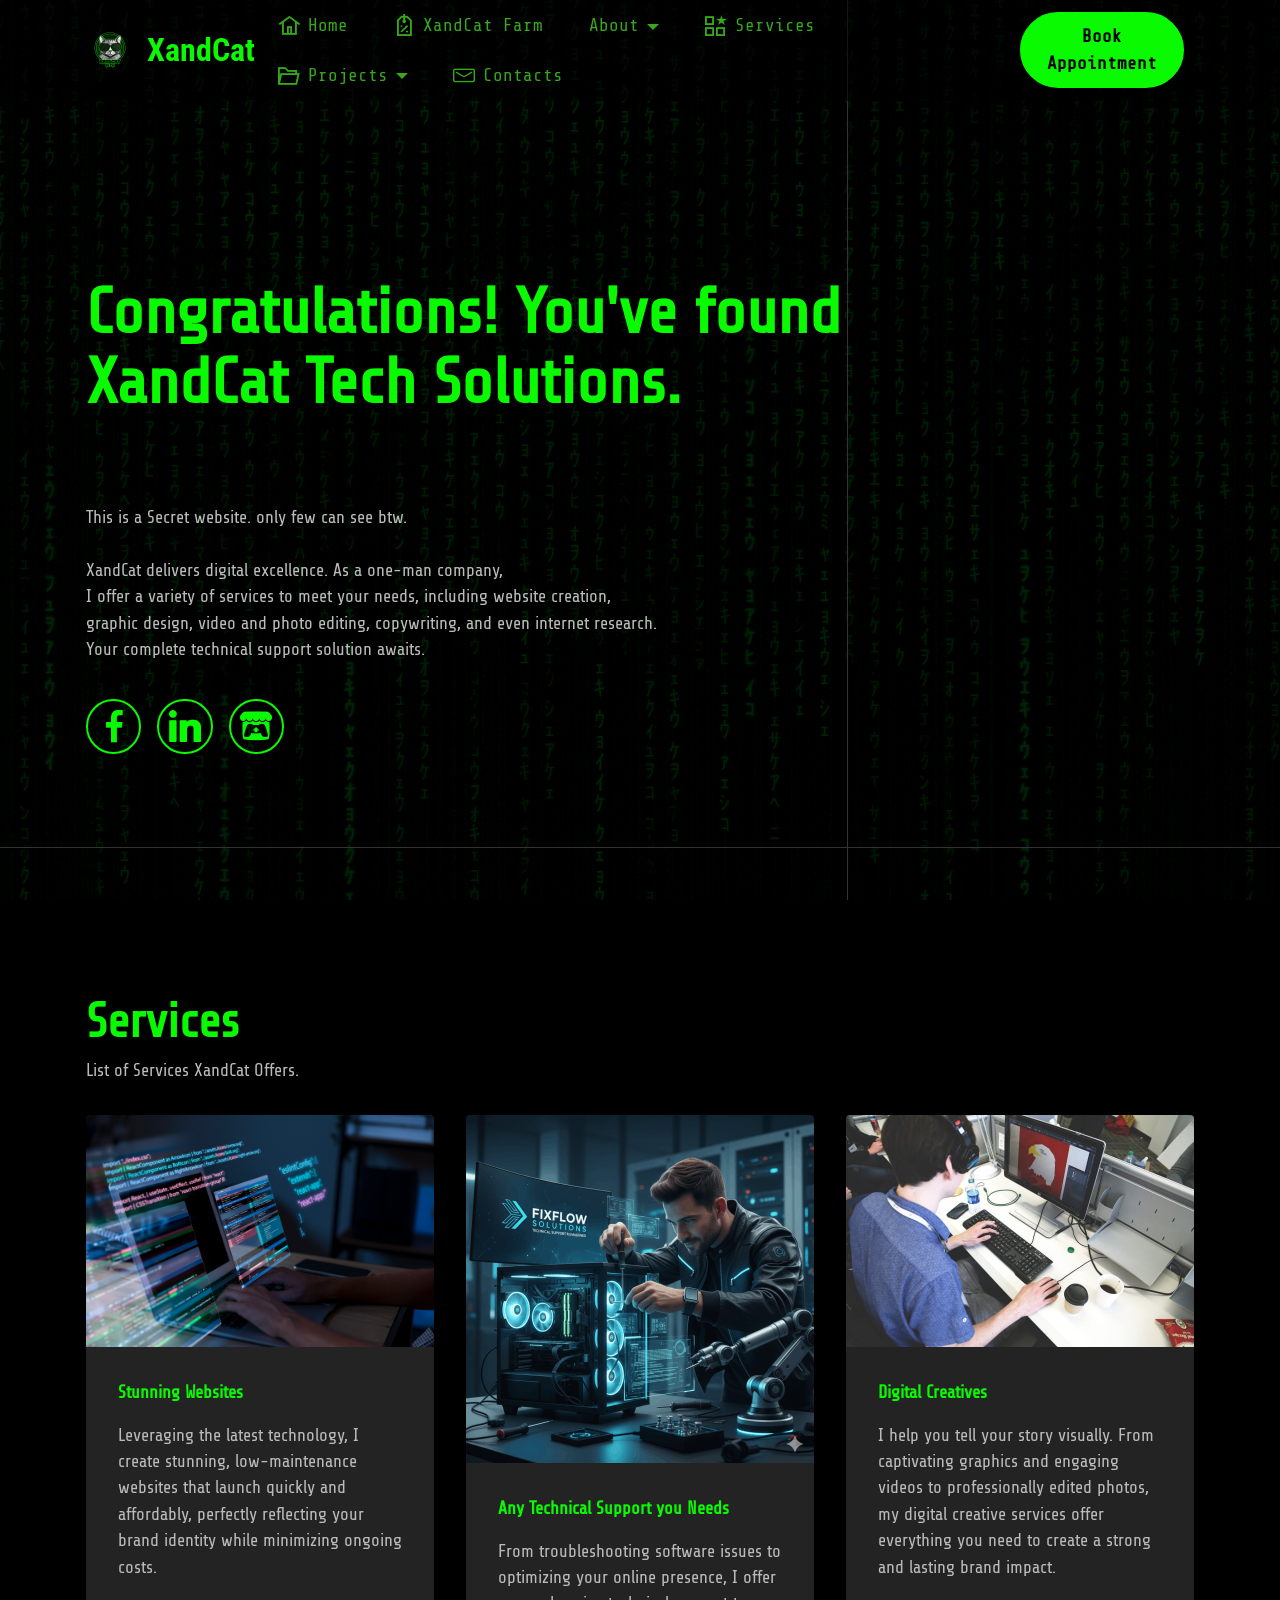
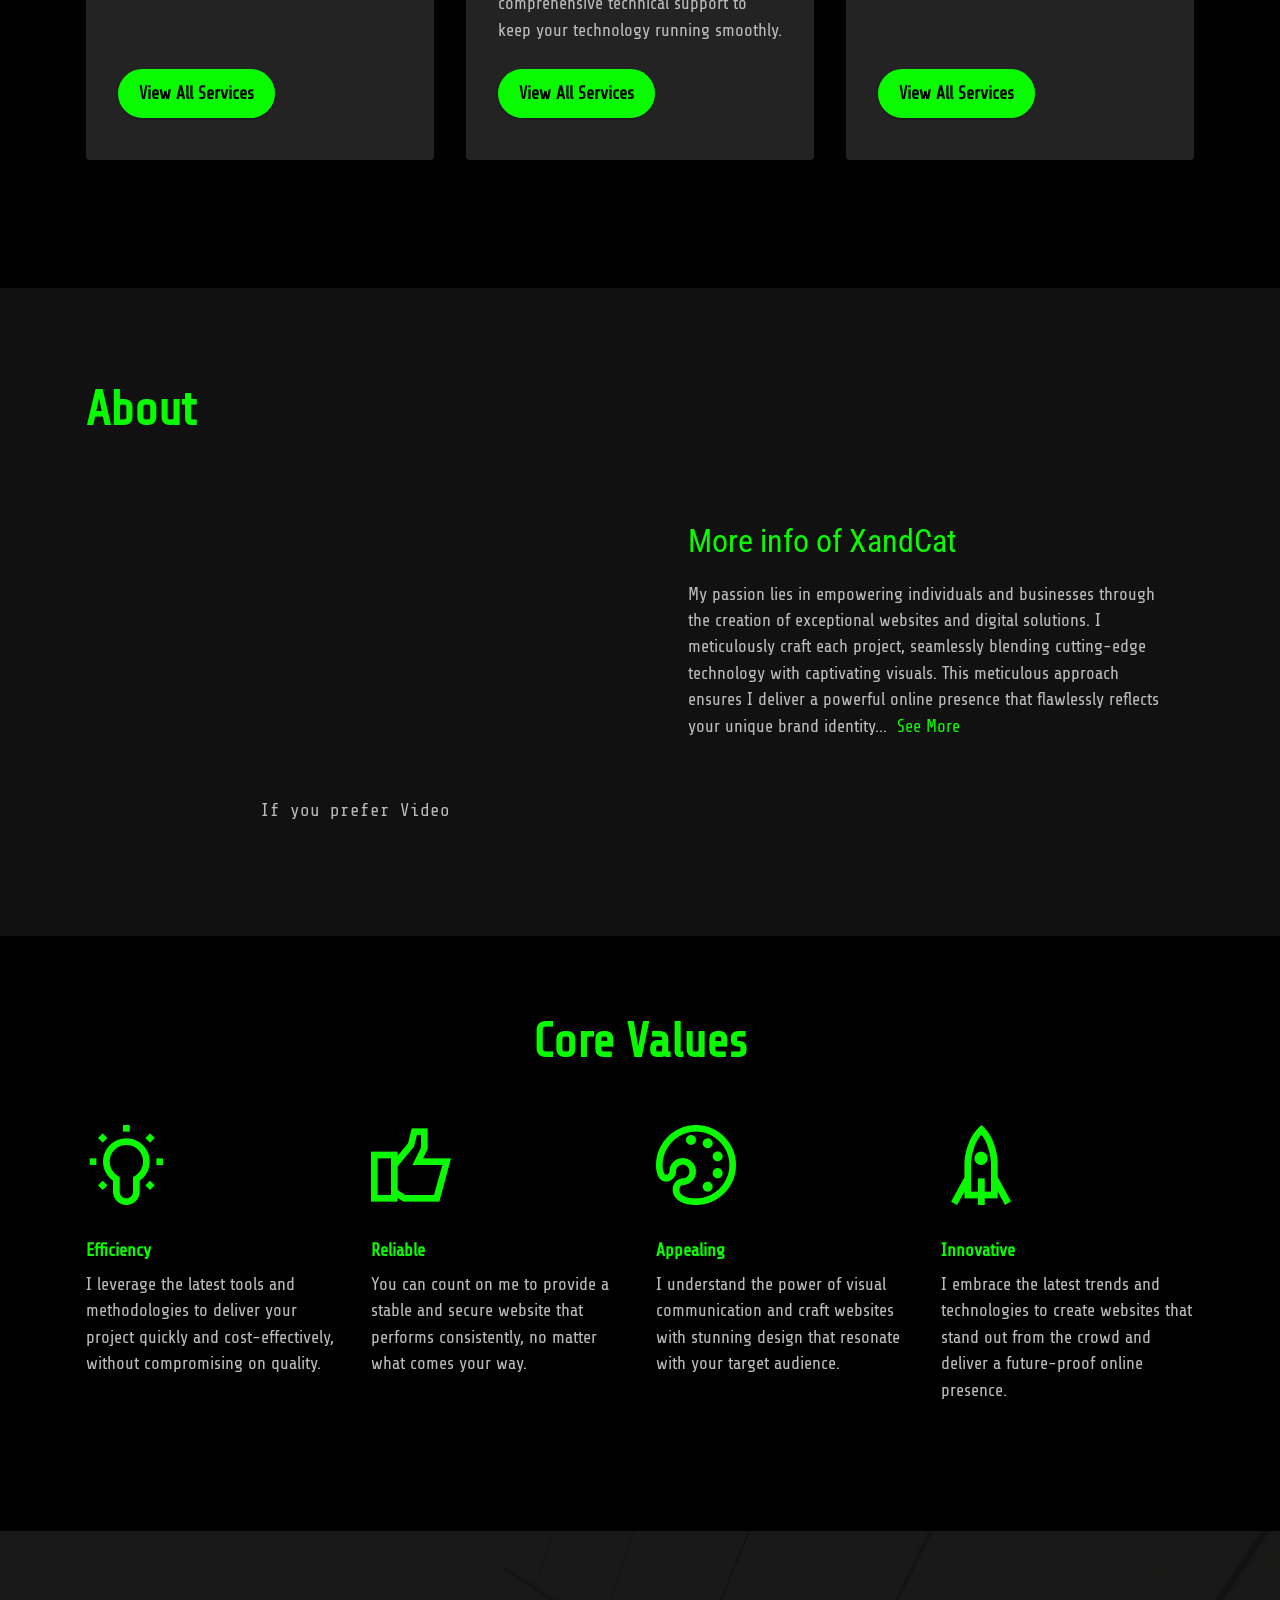
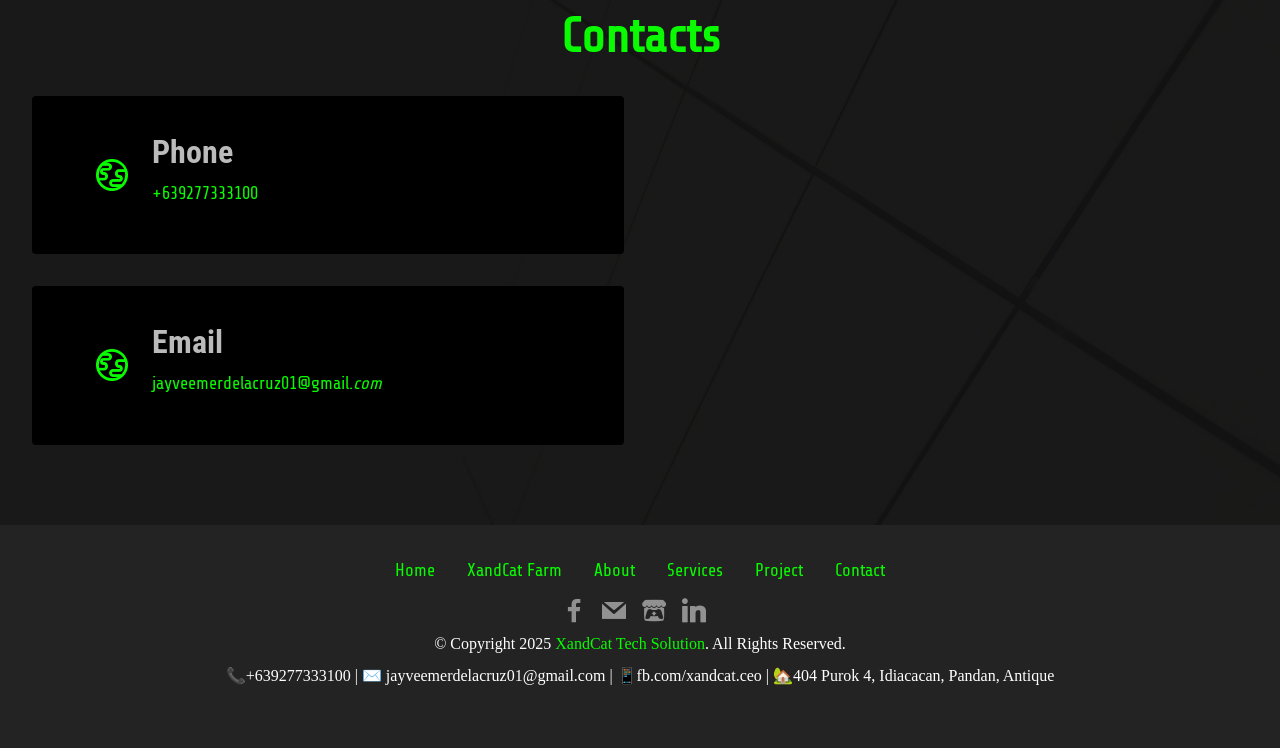
==== commit 999d8d30: "Add files via upload" ====
--- a/index.html
+++ b/index.html
@@ -15,7 +15,6 @@
   <link rel="stylesheet" href="assets/web/assets/mobirise-icons-bold/mobirise-icons-bold.css">
   <link rel="stylesheet" href="assets/bootstrap/css/bootstrap.min.css">
   <link rel="stylesheet" href="assets/parallax/jarallax.css">
-  <link rel="stylesheet" href="assets/animatecss/animate.css">
   <link rel="stylesheet" href="assets/dropdown/css/style.css">
   <link rel="stylesheet" href="assets/socicon/css/styles.css">
   <link rel="stylesheet" href="assets/theme/css/style.css">
@@ -25,7 +24,7 @@
   <noscript><link rel="stylesheet" href="https://fonts.googleapis.com/css?family=Roboto+Condensed:100,200,300,400,500,600,700,800,900,100i,200i,300i,400i,500i,600i,700i,800i,900i&display=swap"></noscript>
   <link rel="preload" href="https://fonts.googleapis.com/css?family=Share+Tech+Mono:400&display=swap" as="style" onload="this.onload=null;this.rel='stylesheet'">
   <noscript><link rel="stylesheet" href="https://fonts.googleapis.com/css?family=Share+Tech+Mono:400&display=swap"></noscript>
-  <link rel="preload" as="style" href="assets/mobirise/css/mbr-additional.css?v=xPnLcN"><link rel="stylesheet" href="assets/mobirise/css/mbr-additional.css?v=xPnLcN" type="text/css">
+  <link rel="preload" as="style" href="assets/mobirise/css/mbr-additional.css?v=j7fXKJ"><link rel="stylesheet" href="assets/mobirise/css/mbr-additional.css?v=j7fXKJ" type="text/css">
 
   
   
@@ -46,7 +45,7 @@
   <section data-bs-version="5.1" class="menu menu1 cid-tFQuETUk9Q" once="menu" id="menu1-0">
     
 
-    <nav class="navbar navbar-dropdown navbar-expand-lg">
+    <nav class="navbar navbar-dropdown navbar-fixed-top navbar-expand-lg">
         <div class="container">
             <div class="navbar-brand">
                 <span class="navbar-logo">
@@ -65,14 +64,14 @@
                 </div>
             </button>
             <div class="collapse navbar-collapse" id="navbarSupportedContent">
-                <ul class="navbar-nav nav-dropdown nav-right" data-app-modern-menu="true"><li class="nav-item"><a class="nav-link link text-info display-4" href="index.html"><span class="mobi-mbri mobi-mbri-home mbr-iconfont mbr-iconfont-btn"></span>Home</a></li><li class="nav-item"><a class="nav-link link text-info text-primary display-4" href="page7.html"><span class="mobi-mbri mobi-mbri-sale mbr-iconfont mbr-iconfont-btn"></span>XandCat Farm</a></li><li class="nav-item dropdown"><a class="nav-link link dropdown-toggle text-info show display-4" href="About.html" data-toggle="dropdown-submenu" data-bs-toggle="dropdown" data-bs-auto-close="outside" aria-expanded="false">
+                <ul class="navbar-nav nav-dropdown" data-app-modern-menu="true"><li class="nav-item"><a class="nav-link link text-info display-4" href="index.html"><span class="mobi-mbri mobi-mbri-home mbr-iconfont mbr-iconfont-btn"></span>Home</a></li><li class="nav-item"><a class="nav-link link text-info text-primary display-4" href="XandCat Farm.html"><span class="mobi-mbri mobi-mbri-sale mbr-iconfont mbr-iconfont-btn"></span>XandCat Farm</a></li><li class="nav-item dropdown open"><a class="nav-link link dropdown-toggle text-info show display-4" href="About.html" data-toggle="dropdown-submenu" data-bs-toggle="dropdown" data-bs-auto-close="outside" aria-expanded="true">
                             About</a><div class="dropdown-menu show" aria-labelledby="dropdown-329" data-bs-popper="none"><a class="dropdown-item text-info text-primary display-4" href="About.html"><span class="mobi-mbri mobi-mbri-briefcase mbr-iconfont mbr-iconfont-btn"></span>About XandCat</a><a class="dropdown-item text-info text-primary display-4" href="Bio.html" target="_blank"><span class="mobi-mbri mobi-mbri-user mbr-iconfont mbr-iconfont-btn"></span>Jvmer Bio &amp; CV</a></div></li>
                     <li class="nav-item"><a class="nav-link link text-info display-4" href="Services.html"><span class="mobi-mbri mobi-mbri-features mbr-iconfont mbr-iconfont-btn"></span>
                             Services</a></li><li class="nav-item dropdown"><a class="nav-link link text-info dropdown-toggle display-4" href="Projects.html" aria-expanded="false" data-toggle="dropdown-submenu" data-bs-toggle="dropdown" data-bs-auto-close="outside"><span class="mobi-mbri mobi-mbri-opened-folder mbr-iconfont mbr-iconfont-btn"></span>Projects</a><div class="dropdown-menu" aria-labelledby="dropdown-226"><a class="show text-info dropdown-item display-4" href="Projects.html"><span class="mobi-mbri mobi-mbri-code mbr-iconfont mbr-iconfont-btn"></span>Website &amp; WebApps</a><a class="show text-info dropdown-item text-primary display-4" href="Tshirt Design.html" target="_blank"><span class="mobi-mbri mobi-mbri-change-style mbr-iconfont mbr-iconfont-btn"></span>T-Shirts Designs</a><a class="show text-info dropdown-item text-primary display-4" href="https://xandcattech.itch.io/" target="_blank"><span class="socicon socicon-itchio mbr-iconfont mbr-iconfont-btn"></span>Games &amp; Mods</a></div></li>
                     <li class="nav-item"><a class="nav-link link text-info display-4" href="Contact.html"><span class="mbrib-letter mbr-iconfont mbr-iconfont-btn"></span>Contacts</a>
                     </li></ul>
                 
-                
+                <div class="navbar-buttons mbr-section-btn"><a class="btn btn-primary display-4" href="https://mobiri.se">Book Appointment</a></div>
             </div>
         </div>
     </nav>
@@ -85,8 +84,8 @@
     
     <div class="mbr-overlay" style="opacity: 0.8; background-color: rgb(0, 0, 0);"></div>
 
-    <div class="align-center container-fluid">
-        <div class="row justify-content-center">
+    <div class="align-center container">
+        <div class="row">
             <div class="col-12 col-lg-11">
                 <h1 class="mbr-section-title mbr-fonts-style mb-3 display-1"><strong><br></strong><br><strong>Congratulations! You've found </strong><br><strong>XandCat Tech Solutions.</strong><br><strong><br></strong></h1>
                 
@@ -307,8 +306,7 @@
                     
                     
                     
-                <li class="foot-menu-item mbr-fonts-style display-7"><a href="index.html" class="text-primary">Home</a></li><li class="foot-menu-item mbr-fonts-style display-7">
-                        <a class="text-primary" href="page1.html" target="_blank">About</a></li><li class="foot-menu-item mbr-fonts-style display-7"><a href="Services.html" class="text-primary">Services</a></li><li class="foot-menu-item mbr-fonts-style display-7"><a href="Projects.html" class="text-primary">Project</a></li><li class="foot-menu-item mbr-fonts-style display-7"><a href="Contact.html" class="text-primary">Contact</a></li></ul>
+                <li class="foot-menu-item mbr-fonts-style display-7"><a href="index.html" class="text-primary">Home</a></li><li class="foot-menu-item mbr-fonts-style display-7"><a href="XandCat Farm.html" class="text-primary">XandCat Farm</a></li><li class="foot-menu-item mbr-fonts-style display-7"><a href="About.html" class="text-primary">About</a></li><li class="foot-menu-item mbr-fonts-style display-7"><a href="Services.html" class="text-primary">Services</a></li><li class="foot-menu-item mbr-fonts-style display-7"><a href="Projects.html" class="text-primary">Project</a></li><li class="foot-menu-item mbr-fonts-style display-7"><a href="Contact.html" class="text-primary">Contact</a></li></ul>
             </div>
             <div class="row social-row">
                 <div class="social-list align-right pb-2">
@@ -337,16 +335,13 @@
                     </div></div>
             </div>
             <div class="row row-copirayt">
-                <p class="mbr-text mb-0 mbr-fonts-style mbr-white align-center display-7">
-                    © Copyright 2025<a href="index.html" class="text-primary">&nbsp;XandCat Tech Solution</a>. All Rights Reserved.
-                </p>
-            </div>
-        </div>
-    </div>
-</section>  <script src="assets/smoothscroll/smooth-scroll.js"></script>  <script src="assets/ytplayer/index.js"></script>  <script src="assets/dropdown/js/navbar-dropdown.js"></script>  <script src="assets/playervimeo/vimeo_player.js"></script>  <script src="assets/theme/js/script.js"></script>  
-  
-  
- <div id="scrollToTop" class="scrollToTop mbr-arrow-up"><a style="text-align: center;"><i class="mbr-arrow-up-icon mbr-arrow-up-icon-cm cm-icon cm-icon-smallarrow-up"></i></a></div>
-    <input name="animation" type="hidden">
-  </body>
+                <p class="mbr-text mb-0 mbr-fonts-style mbr-white align-center display-7"></p><p>
+                    © Copyright 2025<a href="index.html" class="text-primary">&nbsp;XandCat Tech Solution</a>. All Rights Reserved.</p><p>📞+639277333100 | ✉️ jayveemerdelacruz01@gmail.com | 📱fb.com/xandcat.ceo | 🏡404 Purok 4, Idiacacan, Pandan, Antique</p><p></p>
+            </div>
+        </div>
+    </div>
+</section><script src="assets/bootstrap/js/bootstrap.bundle.min.js"></script>  <script src="assets/parallax/jarallax.js"></script>  <script src="assets/smoothscroll/smooth-scroll.js"></script>  <script src="assets/ytplayer/index.js"></script>  <script src="assets/dropdown/js/navbar-dropdown.js"></script>  <script src="assets/playervimeo/vimeo_player.js"></script>  <script src="assets/theme/js/script.js"></script>  
+  
+  
+</body>
 </html>
--- a/assets/mobirise/css/mbr-additional.css
+++ b/assets/mobirise/css/mbr-additional.css
@@ -1,3 +1,6 @@
+.btn {
+  border-width: 2px;
+}
 body {
   font-family: Jost;
 }
@@ -289,7 +292,7 @@
 .btn-primary-outline,
 .btn-primary-outline:active {
   background-color: transparent !important;
-  border-color: transparent;
+  border-color: #0afb01;
   color: #0afb01;
 }
 .btn-primary-outline:hover,
@@ -298,7 +301,7 @@
 .btn-primary-outline.active {
   color: #07a501 !important;
   background-color: transparent!important;
-  border-color: transparent!important;
+  border-color: #07a501 !important;
   box-shadow: none!important;
 }
 .btn-primary-outline.disabled,
@@ -310,7 +313,7 @@
 .btn-secondary-outline,
 .btn-secondary-outline:active {
   background-color: transparent !important;
-  border-color: transparent;
+  border-color: #ff6666;
   color: #ff6666;
 }
 .btn-secondary-outline:hover,
@@ -319,7 +322,7 @@
 .btn-secondary-outline.active {
   color: #ff0f0f !important;
   background-color: transparent!important;
-  border-color: transparent!important;
+  border-color: #ff0f0f !important;
   box-shadow: none!important;
 }
 .btn-secondary-outline.disabled,
@@ -331,7 +334,7 @@
 .btn-info-outline,
 .btn-info-outline:active {
   background-color: transparent !important;
-  border-color: transparent;
+  border-color: #36a91b;
   color: #36a91b;
 }
 .btn-info-outline:hover,
@@ -340,7 +343,7 @@
 .btn-info-outline.active {
   color: #1e5e0f !important;
   background-color: transparent!important;
-  border-color: transparent!important;
+  border-color: #1e5e0f !important;
   box-shadow: none!important;
 }
 .btn-info-outline.disabled,
@@ -352,7 +355,7 @@
 .btn-success-outline,
 .btn-success-outline:active {
   background-color: transparent !important;
-  border-color: transparent;
+  border-color: #40b0bf;
   color: #40b0bf;
 }
 .btn-success-outline:hover,
@@ -361,7 +364,7 @@
 .btn-success-outline.active {
   color: #2a747e !important;
   background-color: transparent!important;
-  border-color: transparent!important;
+  border-color: #2a747e !important;
   box-shadow: none!important;
 }
 .btn-success-outline.disabled,
@@ -373,7 +376,7 @@
 .btn-warning-outline,
 .btn-warning-outline:active {
   background-color: transparent !important;
-  border-color: transparent;
+  border-color: #eb1616;
   color: #eb1616;
 }
 .btn-warning-outline:hover,
@@ -382,7 +385,7 @@
 .btn-warning-outline.active {
   color: #9d0d0d !important;
   background-color: transparent!important;
-  border-color: transparent!important;
+  border-color: #9d0d0d !important;
   box-shadow: none!important;
 }
 .btn-warning-outline.disabled,
@@ -394,7 +397,7 @@
 .btn-danger-outline,
 .btn-danger-outline:active {
   background-color: transparent !important;
-  border-color: transparent;
+  border-color: #ff9966;
   color: #ff9966;
 }
 .btn-danger-outline:hover,
@@ -403,7 +406,7 @@
 .btn-danger-outline.active {
   color: #ff5f0f !important;
   background-color: transparent!important;
-  border-color: transparent!important;
+  border-color: #ff5f0f !important;
   box-shadow: none!important;
 }
 .btn-danger-outline.disabled,
@@ -415,7 +418,7 @@
 .btn-black-outline,
 .btn-black-outline:active {
   background-color: transparent !important;
-  border-color: transparent;
+  border-color: #232323;
   color: #232323;
 }
 .btn-black-outline:hover,
@@ -424,7 +427,7 @@
 .btn-black-outline.active {
   color: #000000 !important;
   background-color: transparent!important;
-  border-color: transparent!important;
+  border-color: #000000 !important;
   box-shadow: none!important;
 }
 .btn-black-outline.disabled,
@@ -436,7 +439,7 @@
 .btn-white-outline,
 .btn-white-outline:active {
   background-color: transparent !important;
-  border-color: transparent;
+  border-color: #fafafa;
   color: #fafafa;
 }
 .btn-white-outline:hover,
@@ -445,7 +448,7 @@
 .btn-white-outline.active {
   color: #cfcfcf !important;
   background-color: transparent!important;
-  border-color: transparent!important;
+  border-color: #cfcfcf !important;
   box-shadow: none!important;
 }
 .btn-white-outline.disabled,
@@ -591,8 +594,8 @@
   color: #ffffff;
 }
 /* Scroll to top button*/
-#scrollToTop a {
-  border-radius: 100px;
+.scrollToTop_wraper {
+  display: none;
 }
 .form-control {
   font-family: 'Share Tech Mono', monospace;
@@ -709,11 +712,12 @@
   outline-offset: 2px !important;
   transition: outline 0.2s ease-in-out;
 }
-.cid-tFQuETUk9Q .navbar-dropdown {
-  position: relative !important;
-}
-.cid-tFQuETUk9Q .navbar-dropdown {
-  position: absolute !important;
+.cid-tFQuETUk9Q {
+  z-index: 1000;
+  width: 100%;
+}
+.cid-tFQuETUk9Q nav.navbar {
+  position: fixed;
 }
 .cid-tFQuETUk9Q .dropdown-item:before {
   font-family: Moririse2 !important;
@@ -818,7 +822,7 @@
   min-height: 70px;
   transition: all 0.3s;
   border-bottom: 1px solid transparent;
-  background: #000000;
+  background: rgba(0, 0, 0, 0.6);
 }
 .cid-tFQuETUk9Q .navbar.opened {
   transition: all 0.3s;
@@ -1041,6 +1045,7 @@
 }
 .cid-tFQuETUk9Q .navbar-dropdown {
   padding: 0 1rem;
+  position: fixed;
 }
 .cid-tFQuETUk9Q a.nav-link {
   display: flex;
@@ -1421,11 +1426,15 @@
 .cid-tFQvTwcrfL .media-container-row .row-copirayt p {
   width: 100%;
 }
-.cid-tFTNfPbfCI .navbar-dropdown {
-  position: relative !important;
-}
-.cid-tFTNfPbfCI .navbar-dropdown {
-  position: absolute !important;
+.cid-tFQvTwcrfL foot-menu-item {
+  color: #36a91b;
+}
+.cid-tFTNfPbfCI {
+  z-index: 1000;
+  width: 100%;
+}
+.cid-tFTNfPbfCI nav.navbar {
+  position: fixed;
 }
 .cid-tFTNfPbfCI .dropdown-item:before {
   font-family: Moririse2 !important;
@@ -1530,7 +1539,7 @@
   min-height: 70px;
   transition: all 0.3s;
   border-bottom: 1px solid transparent;
-  background: #000000;
+  background: rgba(0, 0, 0, 0.6);
 }
 .cid-tFTNfPbfCI .navbar.opened {
   transition: all 0.3s;
@@ -1753,6 +1762,7 @@
 }
 .cid-tFTNfPbfCI .navbar-dropdown {
   padding: 0 1rem;
+  position: fixed;
 }
 .cid-tFTNfPbfCI a.nav-link {
   display: flex;
@@ -2161,11 +2171,15 @@
 .cid-tFTNfVdRbs .media-container-row .row-copirayt p {
   width: 100%;
 }
-.cid-tFTQeGrYPI .navbar-dropdown {
-  position: relative !important;
-}
-.cid-tFTQeGrYPI .navbar-dropdown {
-  position: absolute !important;
+.cid-tFTNfVdRbs foot-menu-item {
+  color: #36a91b;
+}
+.cid-tFTQeGrYPI {
+  z-index: 1000;
+  width: 100%;
+}
+.cid-tFTQeGrYPI nav.navbar {
+  position: fixed;
 }
 .cid-tFTQeGrYPI .dropdown-item:before {
   font-family: Moririse2 !important;
@@ -2270,7 +2284,7 @@
   min-height: 70px;
   transition: all 0.3s;
   border-bottom: 1px solid transparent;
-  background: #000000;
+  background: rgba(0, 0, 0, 0.6);
 }
 .cid-tFTQeGrYPI .navbar.opened {
   transition: all 0.3s;
@@ -2493,6 +2507,7 @@
 }
 .cid-tFTQeGrYPI .navbar-dropdown {
   padding: 0 1rem;
+  position: fixed;
 }
 .cid-tFTQeGrYPI a.nav-link {
   display: flex;
@@ -2787,11 +2802,15 @@
 .cid-tFTQeMFIw3 .media-container-row .row-copirayt p {
   width: 100%;
 }
-.cid-tFTQu4w2vM .navbar-dropdown {
-  position: relative !important;
-}
-.cid-tFTQu4w2vM .navbar-dropdown {
-  position: absolute !important;
+.cid-tFTQeMFIw3 foot-menu-item {
+  color: #36a91b;
+}
+.cid-tFTQu4w2vM {
+  z-index: 1000;
+  width: 100%;
+}
+.cid-tFTQu4w2vM nav.navbar {
+  position: fixed;
 }
 .cid-tFTQu4w2vM .dropdown-item:before {
   font-family: Moririse2 !important;
@@ -2896,7 +2915,7 @@
   min-height: 70px;
   transition: all 0.3s;
   border-bottom: 1px solid transparent;
-  background: #000000;
+  background: rgba(0, 0, 0, 0.6);
 }
 .cid-tFTQu4w2vM .navbar.opened {
   transition: all 0.3s;
@@ -3119,6 +3138,7 @@
 }
 .cid-tFTQu4w2vM .navbar-dropdown {
   padding: 0 1rem;
+  position: fixed;
 }
 .cid-tFTQu4w2vM a.nav-link {
   display: flex;
@@ -3371,11 +3391,15 @@
 .cid-tFTQuasL1e .media-container-row .row-copirayt p {
   width: 100%;
 }
-.cid-tFTaXLeIsQ .navbar-dropdown {
-  position: relative !important;
-}
-.cid-tFTaXLeIsQ .navbar-dropdown {
-  position: absolute !important;
+.cid-tFTQuasL1e foot-menu-item {
+  color: #36a91b;
+}
+.cid-tFTaXLeIsQ {
+  z-index: 1000;
+  width: 100%;
+}
+.cid-tFTaXLeIsQ nav.navbar {
+  position: fixed;
 }
 .cid-tFTaXLeIsQ .dropdown-item:before {
   font-family: Moririse2 !important;
@@ -3480,7 +3504,7 @@
   min-height: 70px;
   transition: all 0.3s;
   border-bottom: 1px solid transparent;
-  background: #000000;
+  background: rgba(0, 0, 0, 0.6);
 }
 .cid-tFTaXLeIsQ .navbar.opened {
   transition: all 0.3s;
@@ -3703,6 +3727,7 @@
 }
 .cid-tFTaXLeIsQ .navbar-dropdown {
   padding: 0 1rem;
+  position: fixed;
 }
 .cid-tFTaXLeIsQ a.nav-link {
   display: flex;
@@ -4058,11 +4083,15 @@
 .cid-tFTaXQt7Z1 .media-container-row .row-copirayt p {
   width: 100%;
 }
-.cid-tQGFsLQ33h .navbar-dropdown {
-  position: relative !important;
-}
-.cid-tQGFsLQ33h .navbar-dropdown {
-  position: absolute !important;
+.cid-tFTaXQt7Z1 foot-menu-item {
+  color: #36a91b;
+}
+.cid-tQGFsLQ33h {
+  z-index: 1000;
+  width: 100%;
+}
+.cid-tQGFsLQ33h nav.navbar {
+  position: fixed;
 }
 .cid-tQGFsLQ33h .dropdown-item:before {
   font-family: Moririse2 !important;
@@ -4167,7 +4196,7 @@
   min-height: 70px;
   transition: all 0.3s;
   border-bottom: 1px solid transparent;
-  background: #000000;
+  background: rgba(0, 0, 0, 0.6);
 }
 .cid-tQGFsLQ33h .navbar.opened {
   transition: all 0.3s;
@@ -4390,6 +4419,7 @@
 }
 .cid-tQGFsLQ33h .navbar-dropdown {
   padding: 0 1rem;
+  position: fixed;
 }
 .cid-tQGFsLQ33h a.nav-link {
   display: flex;
@@ -4654,11 +4684,15 @@
 .cid-tQGFsRlTZy .media-container-row .row-copirayt p {
   width: 100%;
 }
-.cid-tFTQeGrYPI .navbar-dropdown {
-  position: relative !important;
-}
-.cid-tFTQeGrYPI .navbar-dropdown {
-  position: absolute !important;
+.cid-tQGFsRlTZy foot-menu-item {
+  color: #36a91b;
+}
+.cid-tFTQeGrYPI {
+  z-index: 1000;
+  width: 100%;
+}
+.cid-tFTQeGrYPI nav.navbar {
+  position: fixed;
 }
 .cid-tFTQeGrYPI .dropdown-item:before {
   font-family: Moririse2 !important;
@@ -4763,7 +4797,7 @@
   min-height: 70px;
   transition: all 0.3s;
   border-bottom: 1px solid transparent;
-  background: #000000;
+  background: rgba(0, 0, 0, 0.6);
 }
 .cid-tFTQeGrYPI .navbar.opened {
   transition: all 0.3s;
@@ -4986,6 +5020,7 @@
 }
 .cid-tFTQeGrYPI .navbar-dropdown {
   padding: 0 1rem;
+  position: fixed;
 }
 .cid-tFTQeGrYPI a.nav-link {
   display: flex;
@@ -5287,11 +5322,15 @@
 .cid-tFTQeMFIw3 .media-container-row .row-copirayt p {
   width: 100%;
 }
-.cid-vxDPAVRhbH .navbar-dropdown {
-  position: relative !important;
-}
-.cid-vxDPAVRhbH .navbar-dropdown {
-  position: absolute !important;
+.cid-tFTQeMFIw3 foot-menu-item {
+  color: #36a91b;
+}
+.cid-vxDPAVRhbH {
+  z-index: 1000;
+  width: 100%;
+}
+.cid-vxDPAVRhbH nav.navbar {
+  position: fixed;
 }
 .cid-vxDPAVRhbH .dropdown-item:before {
   font-family: Moririse2 !important;
@@ -5396,7 +5435,7 @@
   min-height: 70px;
   transition: all 0.3s;
   border-bottom: 1px solid transparent;
-  background: #000000;
+  background: rgba(0, 0, 0, 0.6);
 }
 .cid-vxDPAVRhbH .navbar.opened {
   transition: all 0.3s;
@@ -5619,6 +5658,7 @@
 }
 .cid-vxDPAVRhbH .navbar-dropdown {
   padding: 0 1rem;
+  position: fixed;
 }
 .cid-vxDPAVRhbH a.nav-link {
   display: flex;
@@ -5648,9 +5688,9 @@
   }
 }
 .cid-vxDPAWcDoD {
-  padding-top: 4rem;
-  padding-bottom: 4rem;
-  background-color: #000000;
+  padding-top: 7rem;
+  padding-bottom: 6rem;
+  background-image: url("../../../assets/images/pngwing.com-1920x1080.webp");
 }
 .cid-vxDPAWcDoD .mbr-fallback-image.disabled {
   display: none;
@@ -5687,8 +5727,8 @@
   color: #bbbbbb;
 }
 .cid-vxEkWql7L0 {
-  padding-top: 4rem;
-  padding-bottom: 4rem;
+  padding-top: 6rem;
+  padding-bottom: 6rem;
   background-color: #000000;
 }
 .cid-vxEkWql7L0 .mbr-fallback-image.disabled {
@@ -6009,3 +6049,6 @@
 .cid-vxDPAXw0LB .media-container-row .row-copirayt p {
   width: 100%;
 }
+.cid-vxDPAXw0LB foot-menu-item {
+  color: #36a91b;
+}
--- a/assets/mobirise/css/mbr-additional.css
+++ b/assets/mobirise/css/mbr-additional.css
@@ -1,3 +1,6 @@
+.btn {
+  border-width: 2px;
+}
 body {
   font-family: Jost;
 }
@@ -289,7 +292,7 @@
 .btn-primary-outline,
 .btn-primary-outline:active {
   background-color: transparent !important;
-  border-color: transparent;
+  border-color: #0afb01;
   color: #0afb01;
 }
 .btn-primary-outline:hover,
@@ -298,7 +301,7 @@
 .btn-primary-outline.active {
   color: #07a501 !important;
   background-color: transparent!important;
-  border-color: transparent!important;
+  border-color: #07a501 !important;
   box-shadow: none!important;
 }
 .btn-primary-outline.disabled,
@@ -310,7 +313,7 @@
 .btn-secondary-outline,
 .btn-secondary-outline:active {
   background-color: transparent !important;
-  border-color: transparent;
+  border-color: #ff6666;
   color: #ff6666;
 }
 .btn-secondary-outline:hover,
@@ -319,7 +322,7 @@
 .btn-secondary-outline.active {
   color: #ff0f0f !important;
   background-color: transparent!important;
-  border-color: transparent!important;
+  border-color: #ff0f0f !important;
   box-shadow: none!important;
 }
 .btn-secondary-outline.disabled,
@@ -331,7 +334,7 @@
 .btn-info-outline,
 .btn-info-outline:active {
   background-color: transparent !important;
-  border-color: transparent;
+  border-color: #36a91b;
   color: #36a91b;
 }
 .btn-info-outline:hover,
@@ -340,7 +343,7 @@
 .btn-info-outline.active {
   color: #1e5e0f !important;
   background-color: transparent!important;
-  border-color: transparent!important;
+  border-color: #1e5e0f !important;
   box-shadow: none!important;
 }
 .btn-info-outline.disabled,
@@ -352,7 +355,7 @@
 .btn-success-outline,
 .btn-success-outline:active {
   background-color: transparent !important;
-  border-color: transparent;
+  border-color: #40b0bf;
   color: #40b0bf;
 }
 .btn-success-outline:hover,
@@ -361,7 +364,7 @@
 .btn-success-outline.active {
   color: #2a747e !important;
   background-color: transparent!important;
-  border-color: transparent!important;
+  border-color: #2a747e !important;
   box-shadow: none!important;
 }
 .btn-success-outline.disabled,
@@ -373,7 +376,7 @@
 .btn-warning-outline,
 .btn-warning-outline:active {
   background-color: transparent !important;
-  border-color: transparent;
+  border-color: #eb1616;
   color: #eb1616;
 }
 .btn-warning-outline:hover,
@@ -382,7 +385,7 @@
 .btn-warning-outline.active {
   color: #9d0d0d !important;
   background-color: transparent!important;
-  border-color: transparent!important;
+  border-color: #9d0d0d !important;
   box-shadow: none!important;
 }
 .btn-warning-outline.disabled,
@@ -394,7 +397,7 @@
 .btn-danger-outline,
 .btn-danger-outline:active {
   background-color: transparent !important;
-  border-color: transparent;
+  border-color: #ff9966;
   color: #ff9966;
 }
 .btn-danger-outline:hover,
@@ -403,7 +406,7 @@
 .btn-danger-outline.active {
   color: #ff5f0f !important;
   background-color: transparent!important;
-  border-color: transparent!important;
+  border-color: #ff5f0f !important;
   box-shadow: none!important;
 }
 .btn-danger-outline.disabled,
@@ -415,7 +418,7 @@
 .btn-black-outline,
 .btn-black-outline:active {
   background-color: transparent !important;
-  border-color: transparent;
+  border-color: #232323;
   color: #232323;
 }
 .btn-black-outline:hover,
@@ -424,7 +427,7 @@
 .btn-black-outline.active {
   color: #000000 !important;
   background-color: transparent!important;
-  border-color: transparent!important;
+  border-color: #000000 !important;
   box-shadow: none!important;
 }
 .btn-black-outline.disabled,
@@ -436,7 +439,7 @@
 .btn-white-outline,
 .btn-white-outline:active {
   background-color: transparent !important;
-  border-color: transparent;
+  border-color: #fafafa;
   color: #fafafa;
 }
 .btn-white-outline:hover,
@@ -445,7 +448,7 @@
 .btn-white-outline.active {
   color: #cfcfcf !important;
   background-color: transparent!important;
-  border-color: transparent!important;
+  border-color: #cfcfcf !important;
   box-shadow: none!important;
 }
 .btn-white-outline.disabled,
@@ -591,8 +594,8 @@
   color: #ffffff;
 }
 /* Scroll to top button*/
-#scrollToTop a {
-  border-radius: 100px;
+.scrollToTop_wraper {
+  display: none;
 }
 .form-control {
   font-family: 'Share Tech Mono', monospace;
@@ -709,11 +712,12 @@
   outline-offset: 2px !important;
   transition: outline 0.2s ease-in-out;
 }
-.cid-tFQuETUk9Q .navbar-dropdown {
-  position: relative !important;
-}
-.cid-tFQuETUk9Q .navbar-dropdown {
-  position: absolute !important;
+.cid-tFQuETUk9Q {
+  z-index: 1000;
+  width: 100%;
+}
+.cid-tFQuETUk9Q nav.navbar {
+  position: fixed;
 }
 .cid-tFQuETUk9Q .dropdown-item:before {
   font-family: Moririse2 !important;
@@ -818,7 +822,7 @@
   min-height: 70px;
   transition: all 0.3s;
   border-bottom: 1px solid transparent;
-  background: #000000;
+  background: rgba(0, 0, 0, 0.6);
 }
 .cid-tFQuETUk9Q .navbar.opened {
   transition: all 0.3s;
@@ -1041,6 +1045,7 @@
 }
 .cid-tFQuETUk9Q .navbar-dropdown {
   padding: 0 1rem;
+  position: fixed;
 }
 .cid-tFQuETUk9Q a.nav-link {
   display: flex;
@@ -1421,11 +1426,15 @@
 .cid-tFQvTwcrfL .media-container-row .row-copirayt p {
   width: 100%;
 }
-.cid-tFTNfPbfCI .navbar-dropdown {
-  position: relative !important;
-}
-.cid-tFTNfPbfCI .navbar-dropdown {
-  position: absolute !important;
+.cid-tFQvTwcrfL foot-menu-item {
+  color: #36a91b;
+}
+.cid-tFTNfPbfCI {
+  z-index: 1000;
+  width: 100%;
+}
+.cid-tFTNfPbfCI nav.navbar {
+  position: fixed;
 }
 .cid-tFTNfPbfCI .dropdown-item:before {
   font-family: Moririse2 !important;
@@ -1530,7 +1539,7 @@
   min-height: 70px;
   transition: all 0.3s;
   border-bottom: 1px solid transparent;
-  background: #000000;
+  background: rgba(0, 0, 0, 0.6);
 }
 .cid-tFTNfPbfCI .navbar.opened {
   transition: all 0.3s;
@@ -1753,6 +1762,7 @@
 }
 .cid-tFTNfPbfCI .navbar-dropdown {
   padding: 0 1rem;
+  position: fixed;
 }
 .cid-tFTNfPbfCI a.nav-link {
   display: flex;
@@ -2161,11 +2171,15 @@
 .cid-tFTNfVdRbs .media-container-row .row-copirayt p {
   width: 100%;
 }
-.cid-tFTQeGrYPI .navbar-dropdown {
-  position: relative !important;
-}
-.cid-tFTQeGrYPI .navbar-dropdown {
-  position: absolute !important;
+.cid-tFTNfVdRbs foot-menu-item {
+  color: #36a91b;
+}
+.cid-tFTQeGrYPI {
+  z-index: 1000;
+  width: 100%;
+}
+.cid-tFTQeGrYPI nav.navbar {
+  position: fixed;
 }
 .cid-tFTQeGrYPI .dropdown-item:before {
   font-family: Moririse2 !important;
@@ -2270,7 +2284,7 @@
   min-height: 70px;
   transition: all 0.3s;
   border-bottom: 1px solid transparent;
-  background: #000000;
+  background: rgba(0, 0, 0, 0.6);
 }
 .cid-tFTQeGrYPI .navbar.opened {
   transition: all 0.3s;
@@ -2493,6 +2507,7 @@
 }
 .cid-tFTQeGrYPI .navbar-dropdown {
   padding: 0 1rem;
+  position: fixed;
 }
 .cid-tFTQeGrYPI a.nav-link {
   display: flex;
@@ -2787,11 +2802,15 @@
 .cid-tFTQeMFIw3 .media-container-row .row-copirayt p {
   width: 100%;
 }
-.cid-tFTQu4w2vM .navbar-dropdown {
-  position: relative !important;
-}
-.cid-tFTQu4w2vM .navbar-dropdown {
-  position: absolute !important;
+.cid-tFTQeMFIw3 foot-menu-item {
+  color: #36a91b;
+}
+.cid-tFTQu4w2vM {
+  z-index: 1000;
+  width: 100%;
+}
+.cid-tFTQu4w2vM nav.navbar {
+  position: fixed;
 }
 .cid-tFTQu4w2vM .dropdown-item:before {
   font-family: Moririse2 !important;
@@ -2896,7 +2915,7 @@
   min-height: 70px;
   transition: all 0.3s;
   border-bottom: 1px solid transparent;
-  background: #000000;
+  background: rgba(0, 0, 0, 0.6);
 }
 .cid-tFTQu4w2vM .navbar.opened {
   transition: all 0.3s;
@@ -3119,6 +3138,7 @@
 }
 .cid-tFTQu4w2vM .navbar-dropdown {
   padding: 0 1rem;
+  position: fixed;
 }
 .cid-tFTQu4w2vM a.nav-link {
   display: flex;
@@ -3371,11 +3391,15 @@
 .cid-tFTQuasL1e .media-container-row .row-copirayt p {
   width: 100%;
 }
-.cid-tFTaXLeIsQ .navbar-dropdown {
-  position: relative !important;
-}
-.cid-tFTaXLeIsQ .navbar-dropdown {
-  position: absolute !important;
+.cid-tFTQuasL1e foot-menu-item {
+  color: #36a91b;
+}
+.cid-tFTaXLeIsQ {
+  z-index: 1000;
+  width: 100%;
+}
+.cid-tFTaXLeIsQ nav.navbar {
+  position: fixed;
 }
 .cid-tFTaXLeIsQ .dropdown-item:before {
   font-family: Moririse2 !important;
@@ -3480,7 +3504,7 @@
   min-height: 70px;
   transition: all 0.3s;
   border-bottom: 1px solid transparent;
-  background: #000000;
+  background: rgba(0, 0, 0, 0.6);
 }
 .cid-tFTaXLeIsQ .navbar.opened {
   transition: all 0.3s;
@@ -3703,6 +3727,7 @@
 }
 .cid-tFTaXLeIsQ .navbar-dropdown {
   padding: 0 1rem;
+  position: fixed;
 }
 .cid-tFTaXLeIsQ a.nav-link {
   display: flex;
@@ -4058,11 +4083,15 @@
 .cid-tFTaXQt7Z1 .media-container-row .row-copirayt p {
   width: 100%;
 }
-.cid-tQGFsLQ33h .navbar-dropdown {
-  position: relative !important;
-}
-.cid-tQGFsLQ33h .navbar-dropdown {
-  position: absolute !important;
+.cid-tFTaXQt7Z1 foot-menu-item {
+  color: #36a91b;
+}
+.cid-tQGFsLQ33h {
+  z-index: 1000;
+  width: 100%;
+}
+.cid-tQGFsLQ33h nav.navbar {
+  position: fixed;
 }
 .cid-tQGFsLQ33h .dropdown-item:before {
   font-family: Moririse2 !important;
@@ -4167,7 +4196,7 @@
   min-height: 70px;
   transition: all 0.3s;
   border-bottom: 1px solid transparent;
-  background: #000000;
+  background: rgba(0, 0, 0, 0.6);
 }
 .cid-tQGFsLQ33h .navbar.opened {
   transition: all 0.3s;
@@ -4390,6 +4419,7 @@
 }
 .cid-tQGFsLQ33h .navbar-dropdown {
   padding: 0 1rem;
+  position: fixed;
 }
 .cid-tQGFsLQ33h a.nav-link {
   display: flex;
@@ -4654,11 +4684,15 @@
 .cid-tQGFsRlTZy .media-container-row .row-copirayt p {
   width: 100%;
 }
-.cid-tFTQeGrYPI .navbar-dropdown {
-  position: relative !important;
-}
-.cid-tFTQeGrYPI .navbar-dropdown {
-  position: absolute !important;
+.cid-tQGFsRlTZy foot-menu-item {
+  color: #36a91b;
+}
+.cid-tFTQeGrYPI {
+  z-index: 1000;
+  width: 100%;
+}
+.cid-tFTQeGrYPI nav.navbar {
+  position: fixed;
 }
 .cid-tFTQeGrYPI .dropdown-item:before {
   font-family: Moririse2 !important;
@@ -4763,7 +4797,7 @@
   min-height: 70px;
   transition: all 0.3s;
   border-bottom: 1px solid transparent;
-  background: #000000;
+  background: rgba(0, 0, 0, 0.6);
 }
 .cid-tFTQeGrYPI .navbar.opened {
   transition: all 0.3s;
@@ -4986,6 +5020,7 @@
 }
 .cid-tFTQeGrYPI .navbar-dropdown {
   padding: 0 1rem;
+  position: fixed;
 }
 .cid-tFTQeGrYPI a.nav-link {
   display: flex;
@@ -5287,11 +5322,15 @@
 .cid-tFTQeMFIw3 .media-container-row .row-copirayt p {
   width: 100%;
 }
-.cid-vxDPAVRhbH .navbar-dropdown {
-  position: relative !important;
-}
-.cid-vxDPAVRhbH .navbar-dropdown {
-  position: absolute !important;
+.cid-tFTQeMFIw3 foot-menu-item {
+  color: #36a91b;
+}
+.cid-vxDPAVRhbH {
+  z-index: 1000;
+  width: 100%;
+}
+.cid-vxDPAVRhbH nav.navbar {
+  position: fixed;
 }
 .cid-vxDPAVRhbH .dropdown-item:before {
   font-family: Moririse2 !important;
@@ -5396,7 +5435,7 @@
   min-height: 70px;
   transition: all 0.3s;
   border-bottom: 1px solid transparent;
-  background: #000000;
+  background: rgba(0, 0, 0, 0.6);
 }
 .cid-vxDPAVRhbH .navbar.opened {
   transition: all 0.3s;
@@ -5619,6 +5658,7 @@
 }
 .cid-vxDPAVRhbH .navbar-dropdown {
   padding: 0 1rem;
+  position: fixed;
 }
 .cid-vxDPAVRhbH a.nav-link {
   display: flex;
@@ -5648,9 +5688,9 @@
   }
 }
 .cid-vxDPAWcDoD {
-  padding-top: 4rem;
-  padding-bottom: 4rem;
-  background-color: #000000;
+  padding-top: 7rem;
+  padding-bottom: 6rem;
+  background-image: url("../../../assets/images/pngwing.com-1920x1080.webp");
 }
 .cid-vxDPAWcDoD .mbr-fallback-image.disabled {
   display: none;
@@ -5687,8 +5727,8 @@
   color: #bbbbbb;
 }
 .cid-vxEkWql7L0 {
-  padding-top: 4rem;
-  padding-bottom: 4rem;
+  padding-top: 6rem;
+  padding-bottom: 6rem;
   background-color: #000000;
 }
 .cid-vxEkWql7L0 .mbr-fallback-image.disabled {
@@ -6009,3 +6049,6 @@
 .cid-vxDPAXw0LB .media-container-row .row-copirayt p {
   width: 100%;
 }
+.cid-vxDPAXw0LB foot-menu-item {
+  color: #36a91b;
+}
